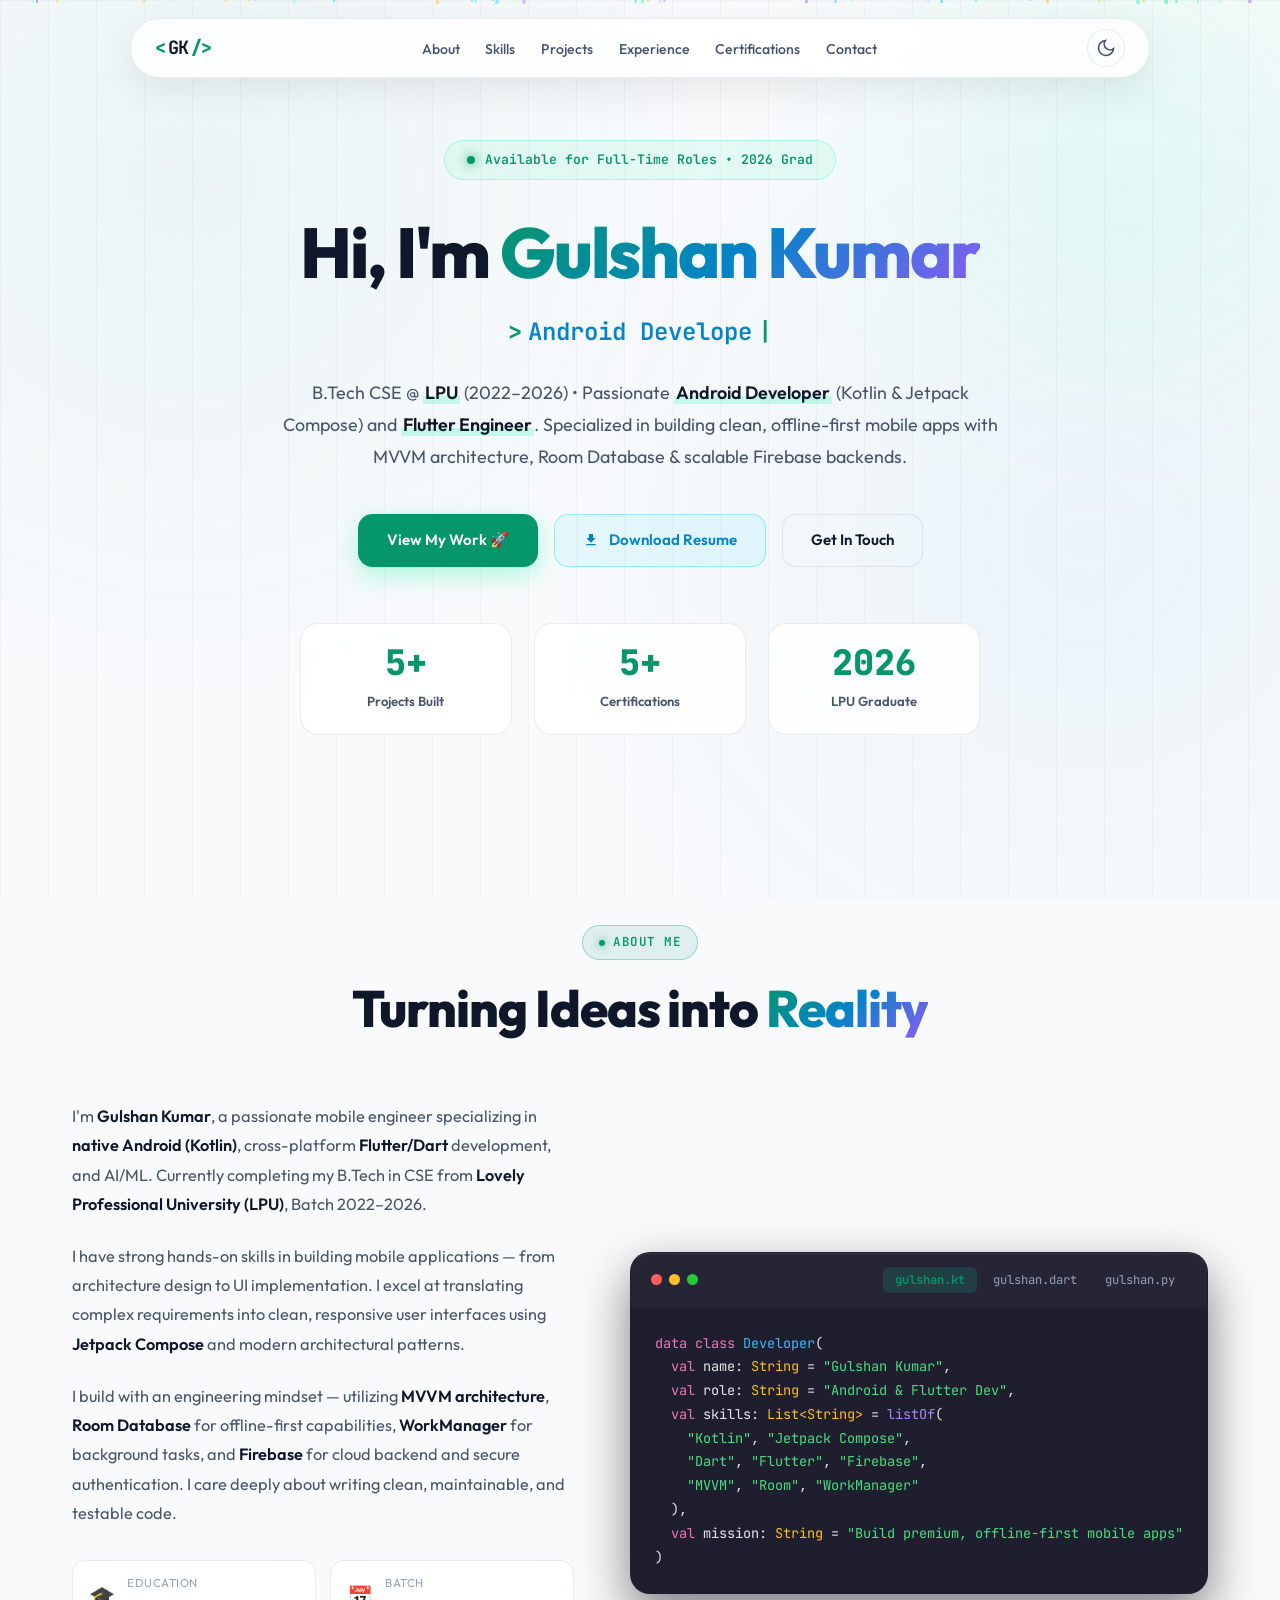
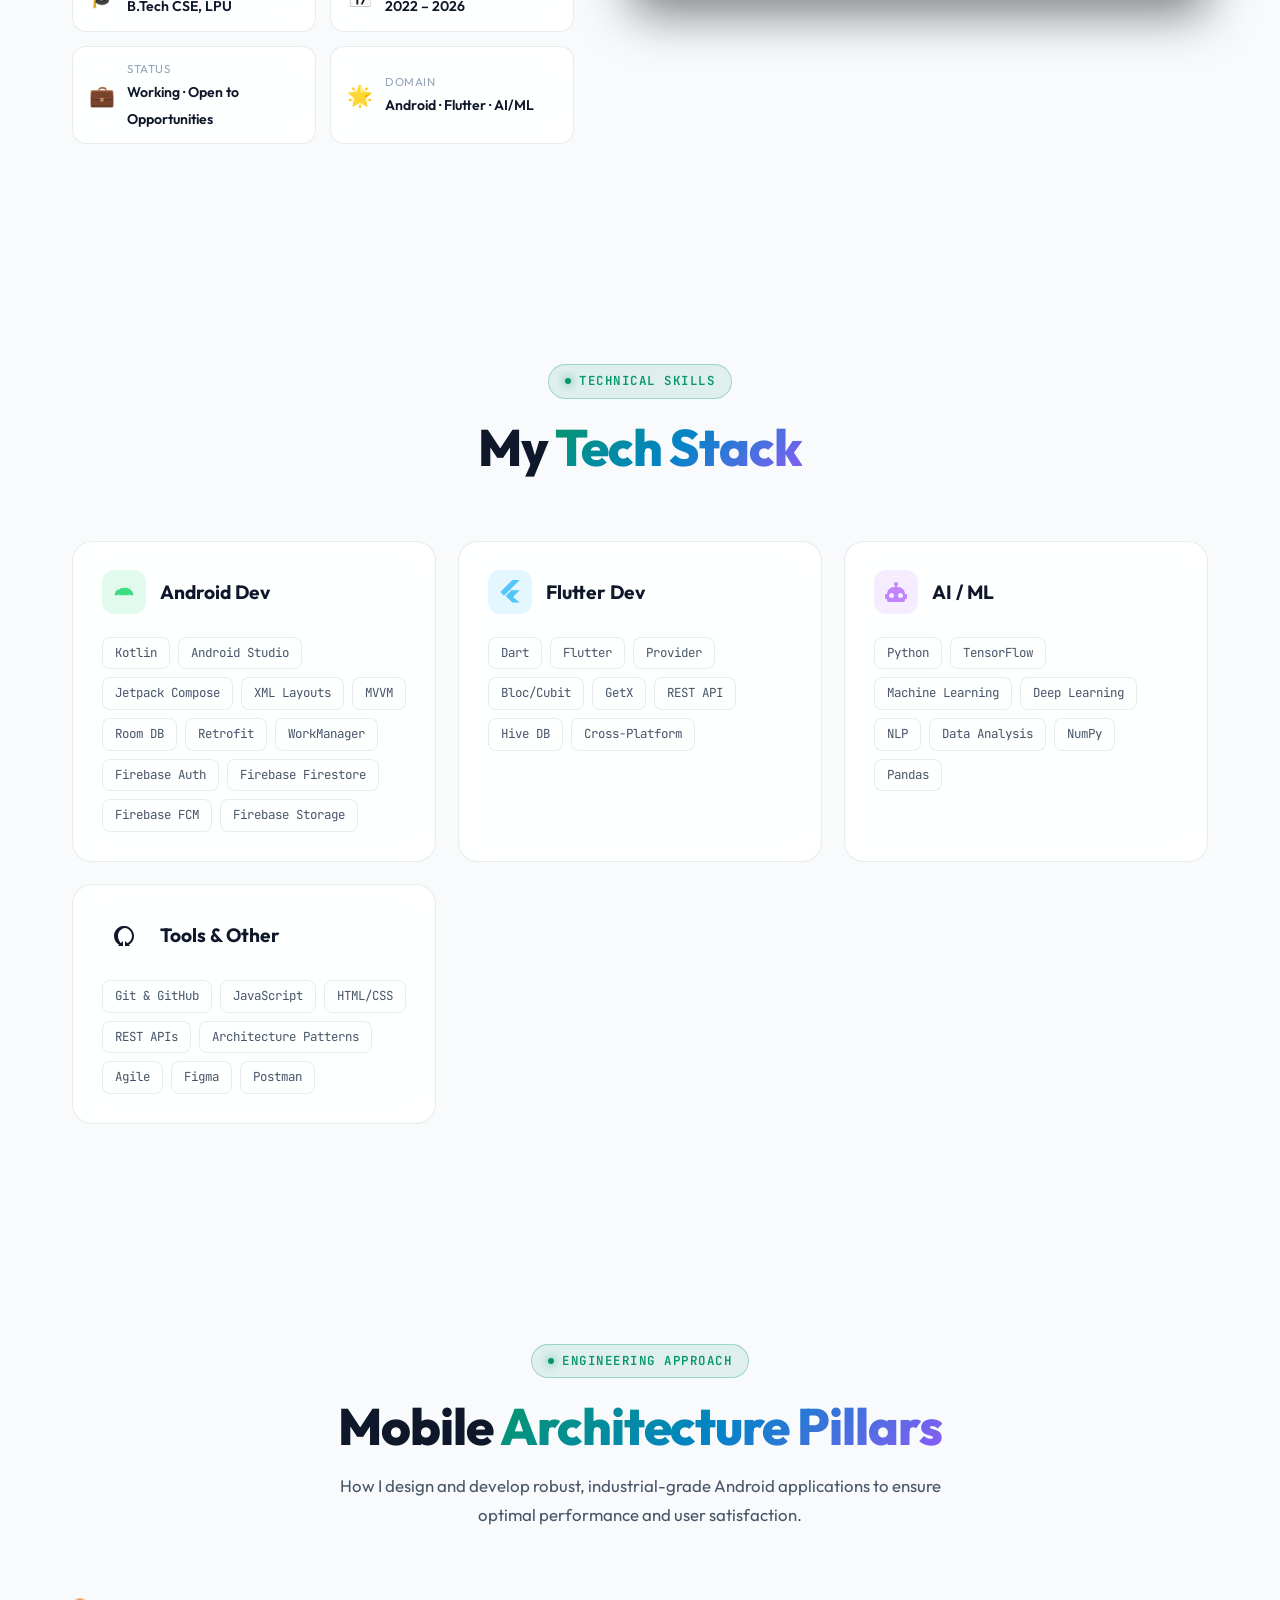
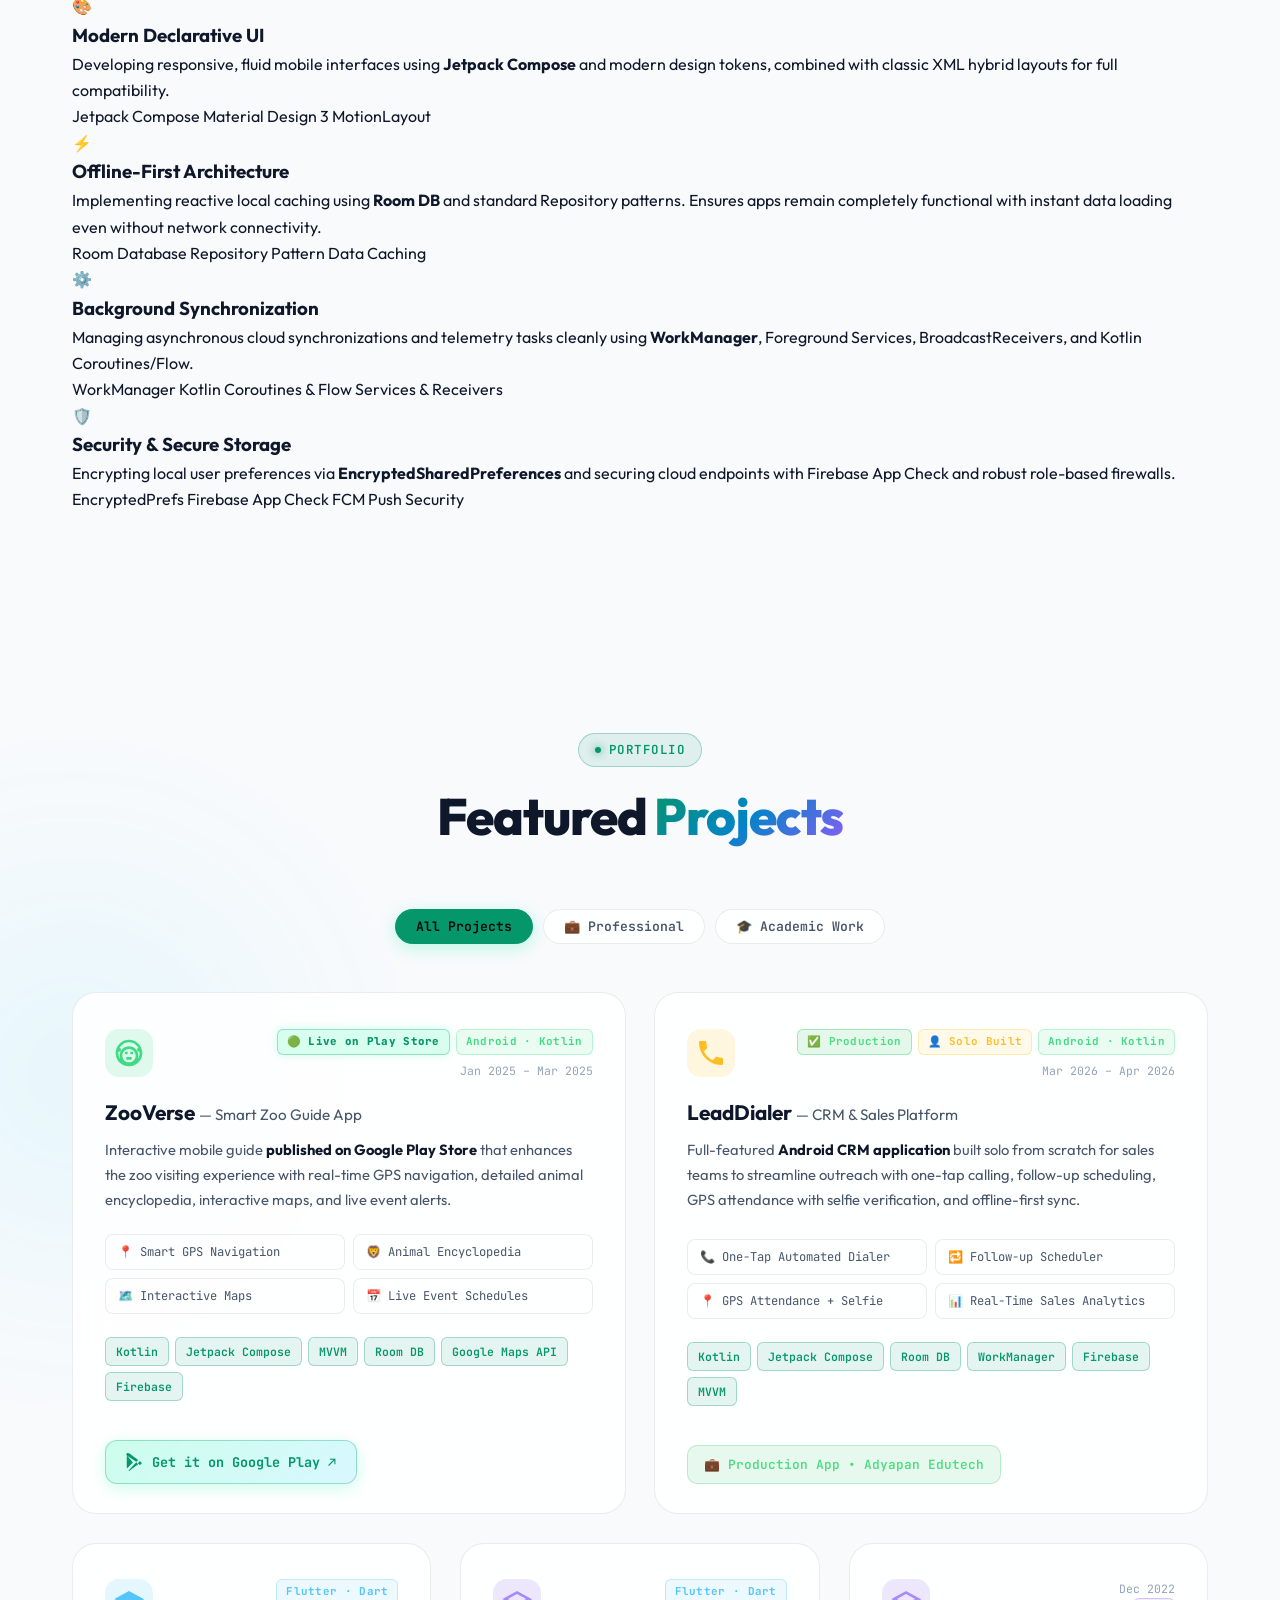
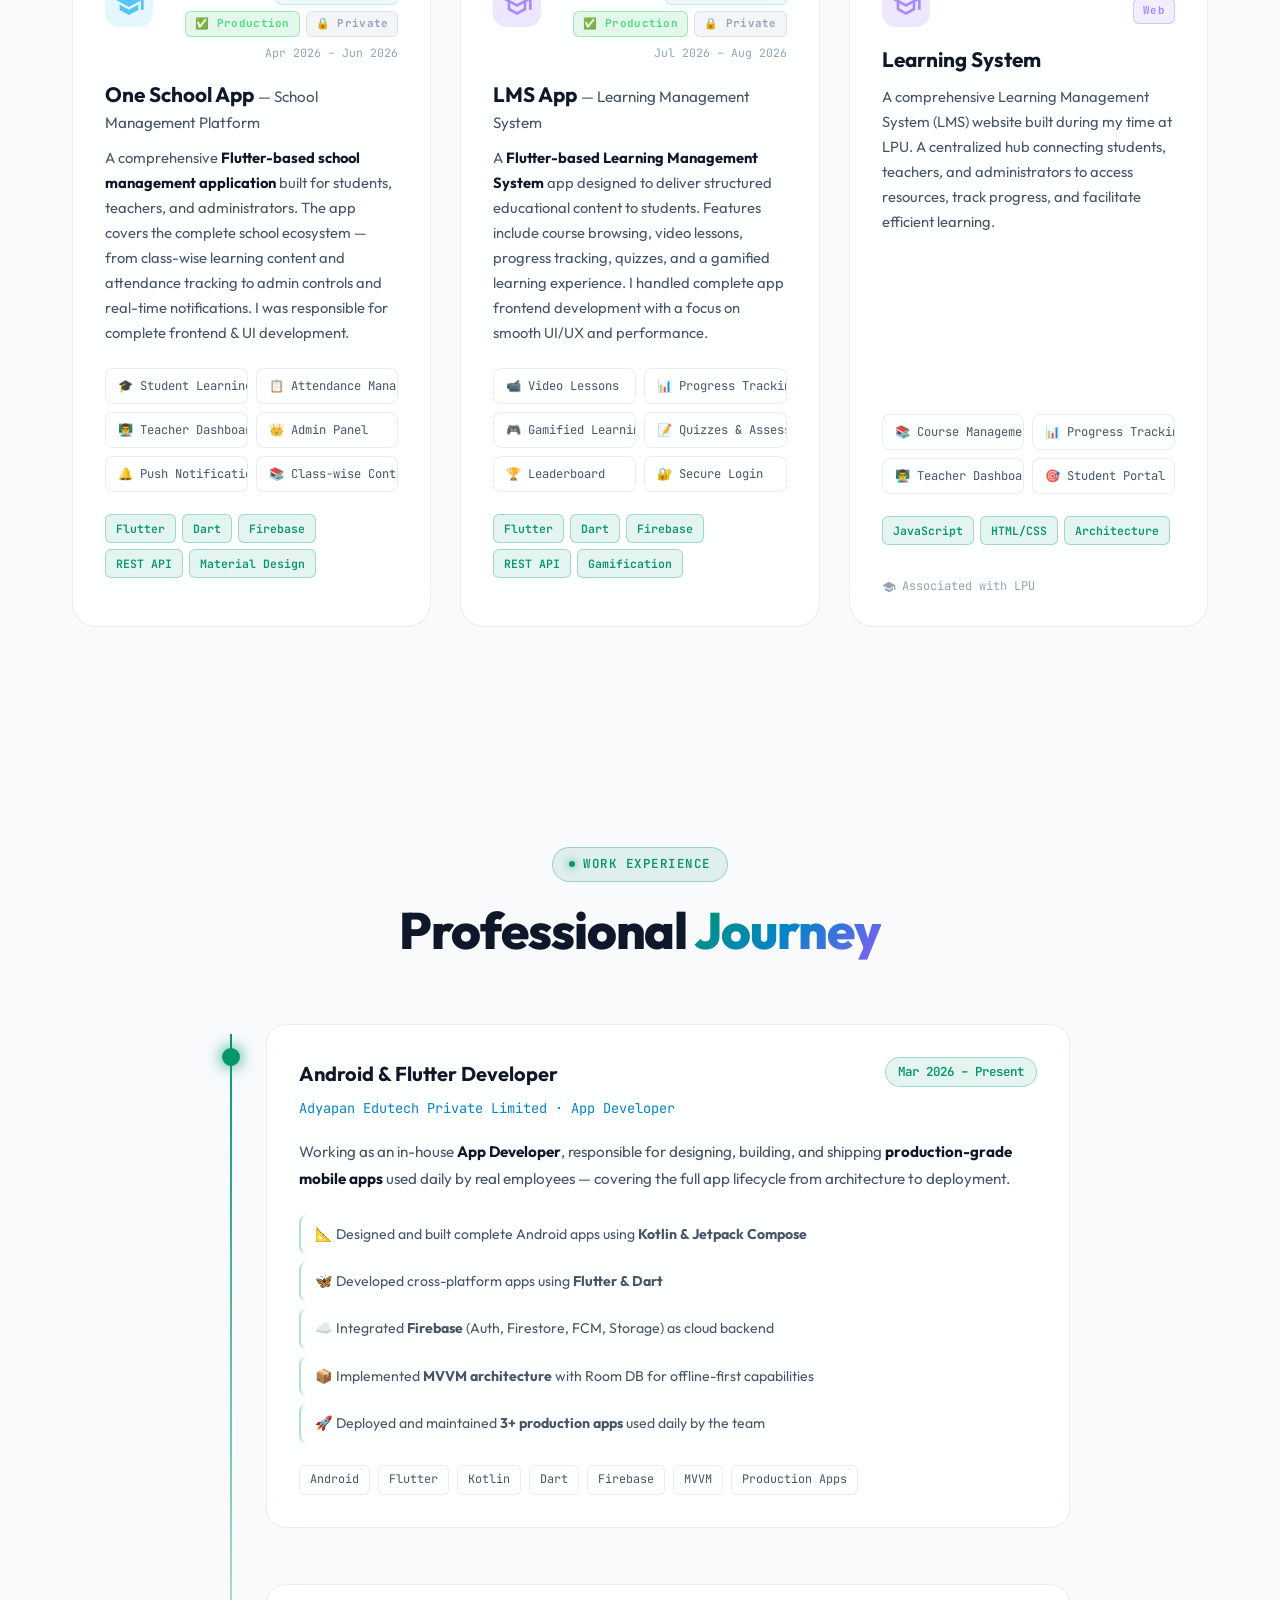
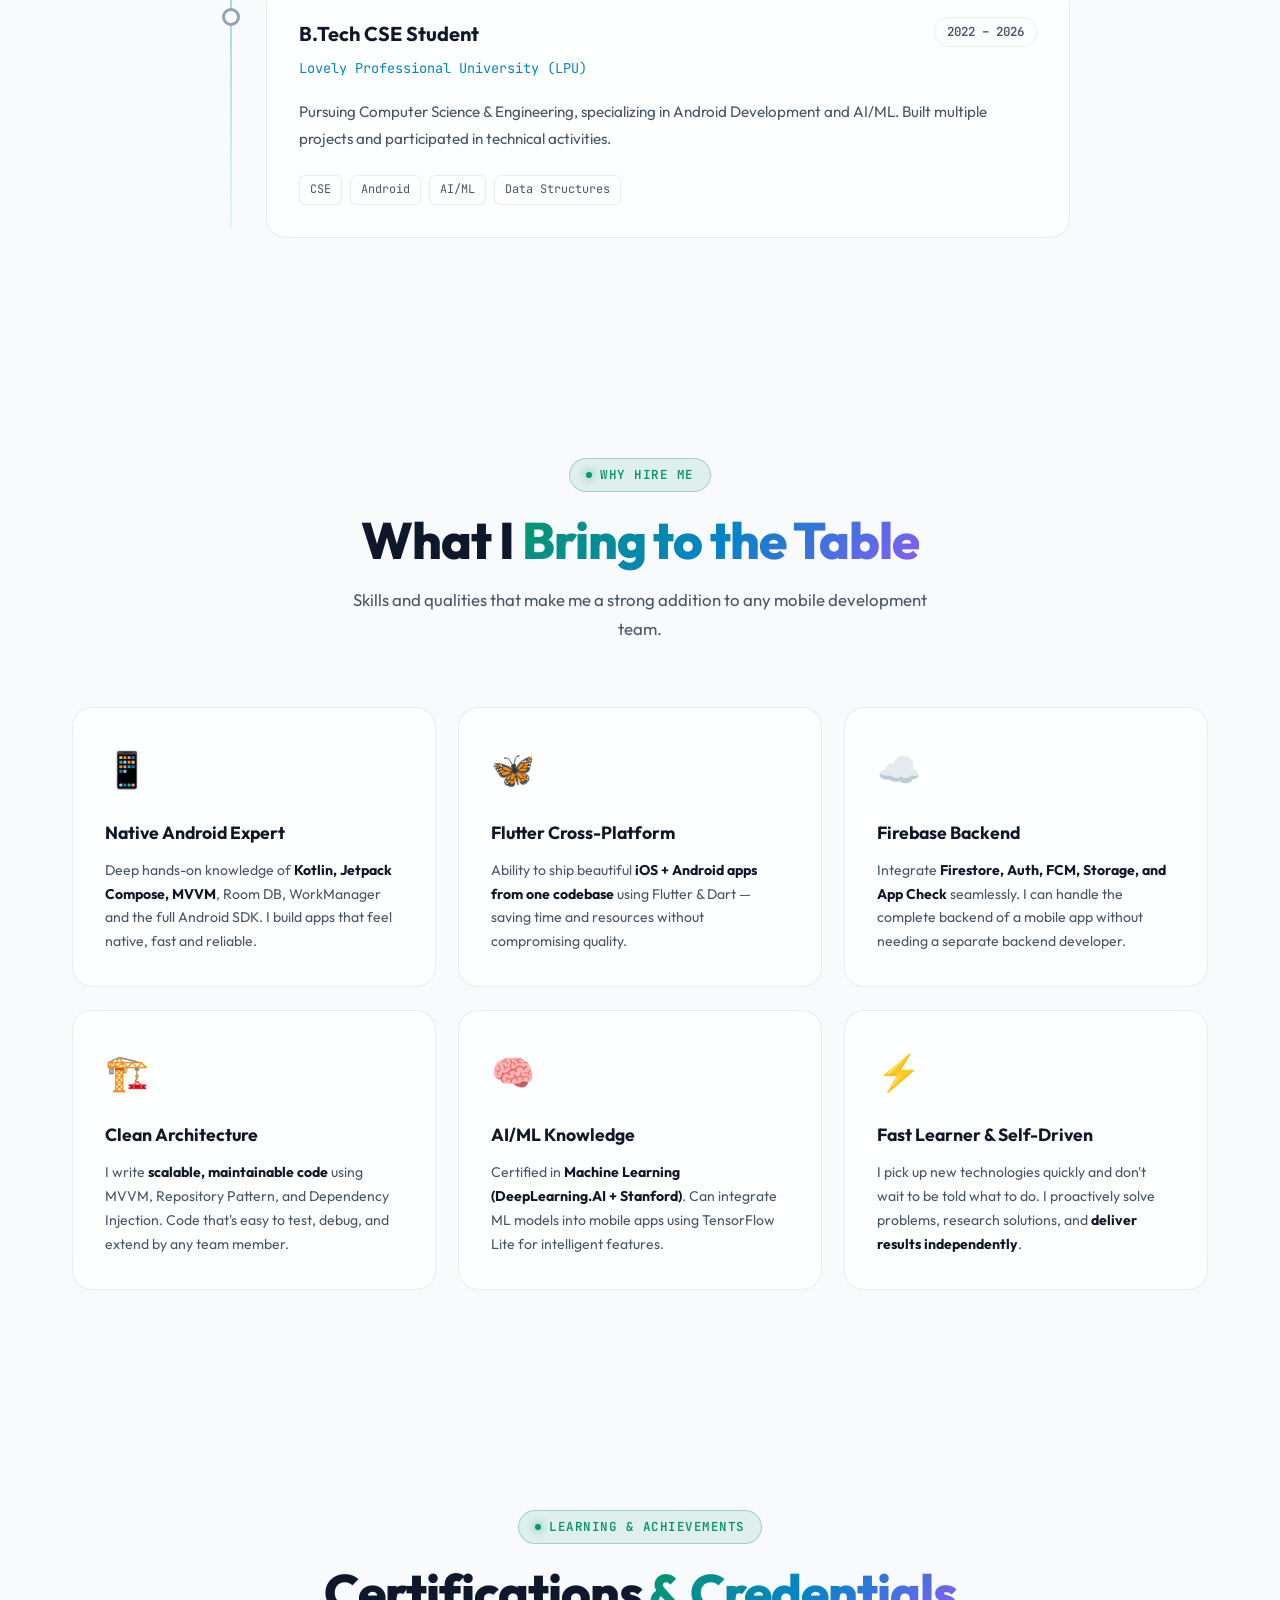
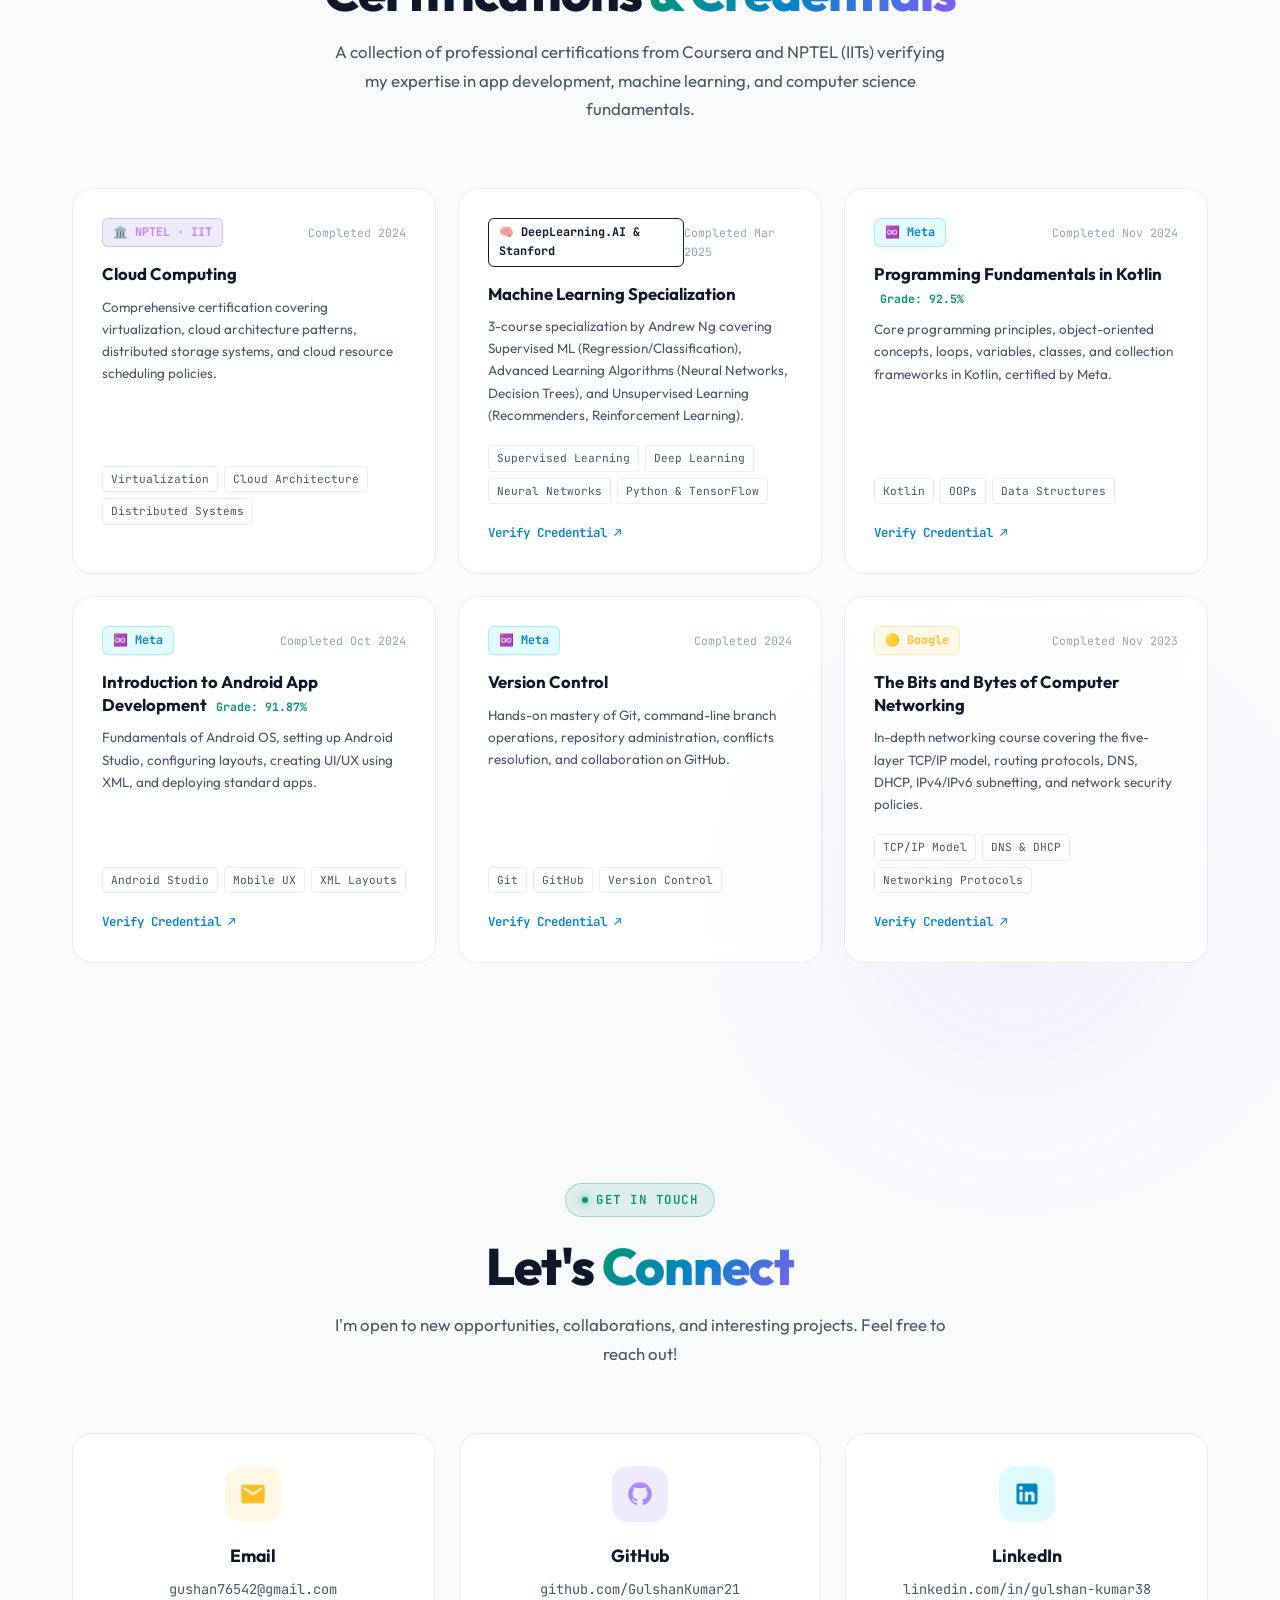
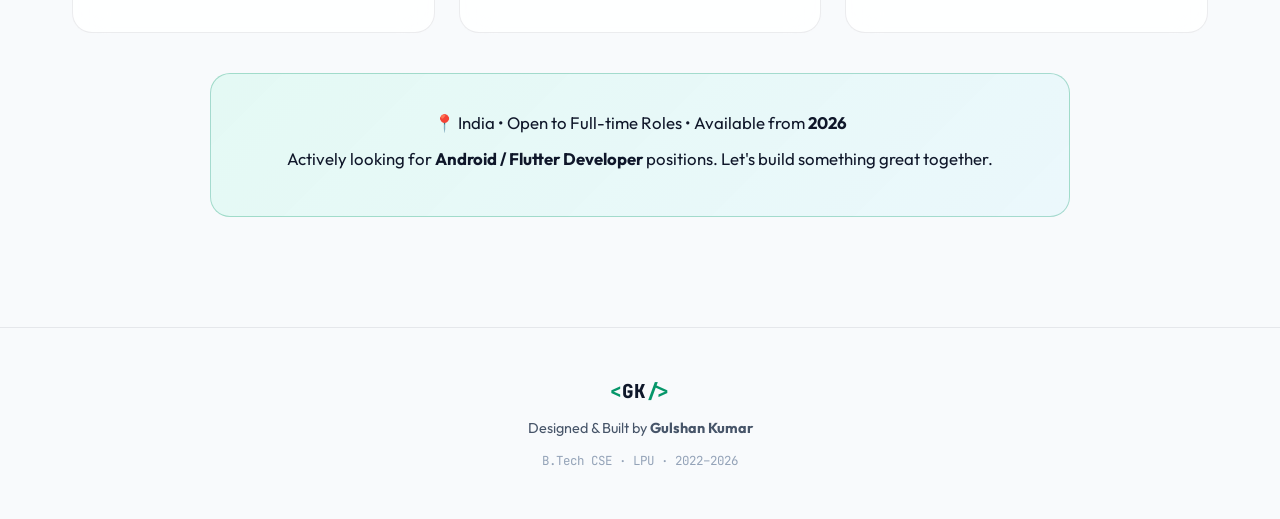
==== index.html @ 7025e560 "Elevate Hero and Flagship Projects: Balanced 50/50 layout, Play Store CTA, centered hero" ====
<!DOCTYPE html>
<html lang="en">
<head>
  <meta charset="UTF-8" />
  <meta name="viewport" content="width=device-width, initial-scale=1.0" />
  <meta name="description" content="Gulshan Kumar — Android & Flutter Developer, AI/ML Enthusiast. B.Tech CSE from LPU (2022–2026). Building innovative mobile apps and intelligent systems." />
  <meta name="keywords" content="Gulshan Kumar, Android Developer, Flutter Developer, AI ML, LPU, portfolio, mobile app developer" />
  <meta name="author" content="Gulshan Kumar" />
  <meta property="og:title" content="Gulshan Kumar | Android & Flutter Developer" />
  <meta property="og:description" content="Portfolio of Gulshan Kumar — Android Developer, Flutter Engineer & AI/ML Enthusiast" />
  <title>Gulshan Kumar | Android & Flutter Developer</title>
  <link rel="preconnect" href="https://fonts.googleapis.com" />
  <link rel="preconnect" href="https://fonts.gstatic.com" crossorigin />
  <link href="https://fonts.googleapis.com/css2?family=Outfit:wght@300;400;500;600;700;800;900&family=JetBrains+Mono:wght@400;500;700&display=swap" rel="stylesheet" />
  <link rel="stylesheet" href="style.css" />
  <link rel="icon" href="data:image/svg+xml,<svg xmlns=%22http://www.w3.org/2000/svg%22 viewBox=%220 0 100 100%22><text y=%22.9em%22 font-size=%2290%22>📱</text></svg>">
</head>
<body>

  <!-- Floating particles background -->
  <div class="particles" id="particles"></div>

  <!-- Ambient glowing background blobs -->
  <div class="ambient-glows">
    <div class="glow-blob glow-1"></div>
    <div class="glow-blob glow-2"></div>
    <div class="glow-blob glow-3"></div>
  </div>

  <!-- Navigation -->
  <nav class="navbar" id="navbar">
    <div class="nav-container">
      <a href="#hero" class="nav-logo" id="nav-logo">
        <span class="logo-bracket">&lt;</span>GK<span class="logo-bracket">/&gt;</span>
      </a>
      <ul class="nav-links" id="nav-links">
        <li><a href="#about" class="nav-link" id="nav-about">About</a></li>
        <li><a href="#skills" class="nav-link" id="nav-skills">Skills</a></li>
        <li><a href="#projects" class="nav-link" id="nav-projects">Projects</a></li>
        <li><a href="#experience" class="nav-link" id="nav-experience">Experience</a></li>
        <li><a href="#certifications" class="nav-link" id="nav-certs">Certifications</a></li>
        <li><a href="#contact" class="nav-link" id="nav-contact">Contact</a></li>
      </ul>
      <button id="theme-toggle" class="theme-toggle" aria-label="Toggle theme">
        <svg class="sun-icon" viewBox="0 0 24 24" fill="none" stroke="currentColor" stroke-width="2" width="20" height="20"><circle cx="12" cy="12" r="5"></circle><line x1="12" y1="1" x2="12" y2="3"></line><line x1="12" y1="21" x2="12" y2="23"></line><line x1="4.22" y1="4.22" x2="5.64" y2="5.64"></line><line x1="18.36" y1="18.36" x2="19.78" y2="19.78"></line><line x1="1" y1="12" x2="3" y2="12"></line><line x1="21" y1="12" x2="23" y2="12"></line><line x1="4.22" y1="19.78" x2="5.64" y2="18.36"></line><line x1="18.36" y1="5.64" x2="19.78" y2="4.22"></line></svg>
        <svg class="moon-icon" viewBox="0 0 24 24" fill="none" stroke="currentColor" stroke-width="2" width="20" height="20"><path d="M21 12.79A9 9 0 1 1 11.21 3 7 7 0 0 0 21 12.79z"></path></svg>
      </button>
      <button class="hamburger" id="hamburger" aria-label="Toggle menu">
        <span></span><span></span><span></span>
      </button>
    </div>
  </nav>

  <!-- Hero Section (Centered & Modern) -->
  <section class="hero" id="hero">
    <div class="container hero-container">
      <div class="hero-badge" id="hero-badge">
        <span class="badge-dot"></span>
        Available for Full-Time Roles &bull; 2026 Grad
      </div>
      <h1 class="hero-title" id="hero-title">
        Hi, I'm <span class="gradient-text">Gulshan Kumar</span>
      </h1>
      <div class="hero-subtitle" id="hero-subtitle">
        <span class="typed-text" id="typed-text"></span>
        <span class="cursor">|</span>
      </div>
      <p class="hero-desc" id="hero-desc">
        B.Tech CSE @ <span class="highlight">LPU</span> (2022–2026) &bull; Passionate <span class="highlight">Android Developer</span> (Kotlin &amp; Jetpack Compose) and <span class="highlight">Flutter Engineer</span>. Specialized in building clean, offline-first mobile apps with MVVM architecture, Room Database &amp; scalable Firebase backends.
      </p>
      <div class="hero-buttons" id="hero-buttons">
        <a href="#projects" class="btn btn-primary" id="btn-projects">View My Work 🚀</a>
        <a href="resume.pdf" download class="btn btn-resume" id="btn-resume">
          <svg viewBox="0 0 24 24" fill="currentColor" width="16" height="16"><path d="M19 9h-4V3H9v6H5l7 7 7-7zM5 18v2h14v-2H5z"/></svg>
          Download Resume
        </a>
        <a href="#contact" class="btn btn-secondary" id="btn-contact">Get In Touch</a>
      </div>
      <div class="hero-stats" id="hero-stats">
        <div class="stat">
          <span class="stat-num" data-suffix="+">5</span>
          <span class="stat-label">Projects Built</span>
        </div>
        <div class="stat">
          <span class="stat-num" data-suffix="+">5</span>
          <span class="stat-label">Certifications</span>
        </div>
        <div class="stat">
          <span class="stat-num" data-suffix="">2026</span>
          <span class="stat-label">LPU Graduate</span>
        </div>
      </div>
    </div>
  </section>

  <!-- About Section -->
  <section class="section about-section" id="about">
    <div class="container">
      <div class="section-header">
        <span class="section-tag">About Me</span>
        <h2 class="section-title">Turning Ideas into <span class="gradient-text">Reality</span></h2>
      </div>
      <div class="about-grid">
        <div class="about-text" id="about-text">
          <p>I'm <strong>Gulshan Kumar</strong>, a passionate mobile engineer specializing in <strong>native Android (Kotlin)</strong>, cross-platform <strong>Flutter/Dart</strong> development, and AI/ML. Currently completing my B.Tech in CSE from <strong>Lovely Professional University (LPU)</strong>, Batch 2022–2026.</p>
          <p>I have strong hands-on skills in building mobile applications — from architecture design to UI implementation. I excel at translating complex requirements into clean, responsive user interfaces using <strong>Jetpack Compose</strong> and modern architectural patterns.</p>
          <p>I build with an engineering mindset — utilizing <strong>MVVM architecture</strong>, <strong>Room Database</strong> for offline-first capabilities, <strong>WorkManager</strong> for background tasks, and <strong>Firebase</strong> for cloud backend and secure authentication. I care deeply about writing clean, maintainable, and testable code.</p>
          <div class="about-info-grid">
            <div class="info-item">
              <span class="info-icon">🎓</span>
              <div>
                <span class="info-label">Education</span>
                <span class="info-value">B.Tech CSE, LPU</span>
              </div>
            </div>
            <div class="info-item">
              <span class="info-icon">📅</span>
              <div>
                <span class="info-label">Batch</span>
                <span class="info-value">2022 – 2026</span>
              </div>
            </div>
            <div class="info-item">
              <span class="info-icon">💼</span>
              <div>
                <span class="info-label">Status</span>
                <span class="info-value">Working · Open to Opportunities</span>
              </div>
            </div>
            <div class="info-item">
              <span class="info-icon">🌟</span>
              <div>
                <span class="info-label">Domain</span>
                <span class="info-value">Android · Flutter · AI/ML</span>
              </div>
            </div>
          </div>
        </div>
        <div class="about-visual" id="about-visual">
          <div class="code-card">
            <div class="code-card-header">
              <div class="window-controls">
                <span class="dot red"></span>
                <span class="dot yellow"></span>
                <span class="dot green"></span>
              </div>
              <div class="code-tabs">
                <button class="code-tab active" data-tab="kt">gulshan.kt</button>
                <button class="code-tab" data-tab="dart">gulshan.dart</button>
                <button class="code-tab" data-tab="py">gulshan.py</button>
              </div>
            </div>
            <div class="code-content-wrapper">
              <pre class="code-content active" id="code-kt"><span class="code-keyword">data class</span> <span class="code-class">Developer</span>(
  <span class="code-keyword">val</span> name: <span class="code-type">String</span> = <span class="code-string">"Gulshan Kumar"</span>,
  <span class="code-keyword">val</span> role: <span class="code-type">String</span> = <span class="code-string">"Android &amp; Flutter Dev"</span>,
  <span class="code-keyword">val</span> skills: <span class="code-type">List&lt;String&gt;</span> = <span class="code-func">listOf</span>(
    <span class="code-string">"Kotlin"</span>, <span class="code-string">"Jetpack Compose"</span>,
    <span class="code-string">"Dart"</span>, <span class="code-string">"Flutter"</span>, <span class="code-string">"Firebase"</span>,
    <span class="code-string">"MVVM"</span>, <span class="code-string">"Room"</span>, <span class="code-string">"WorkManager"</span>
  ),
  <span class="code-keyword">val</span> mission: <span class="code-type">String</span> = <span class="code-string">"Build premium, offline-first mobile apps"</span>
)</pre>
              <pre class="code-content" id="code-dart" style="display: none;"><span class="code-keyword">class</span> <span class="code-class">Developer</span> {
  <span class="code-keyword">final</span> <span class="code-type">String</span> name = <span class="code-string">"Gulshan Kumar"</span>;
  <span class="code-keyword">final</span> <span class="code-type">String</span> role = <span class="code-string">"Flutter &amp; Dart Engineer"</span>;
  <span class="code-keyword">final</span> <span class="code-type">List&lt;String&gt;</span> focus = [
    <span class="code-string">"Cross-platform"</span>, <span class="code-string">"Material Design 3"</span>,
    <span class="code-string">"Clean Architecture"</span>, <span class="code-string">"BLoC"</span>, <span class="code-string">"GetX"</span>
  ];
  <span class="code-keyword">final</span> <span class="code-type">String</span> goal = <span class="code-string">"Ship high-fidelity responsive apps"</span>;
}</pre>
              <pre class="code-content" id="code-py" style="display: none;"><span class="code-keyword">class</span> <span class="code-class">Developer</span>:
    <span class="code-keyword">def</span> <span class="code-func">__init__</span>(self):
        self.name = <span class="code-string">"Gulshan Kumar"</span>
        self.specialty = <span class="code-string">"AI / Machine Learning"</span>
        self.frameworks = [
            <span class="code-string">"TensorFlow"</span>, <span class="code-string">"NLP"</span>, <span class="code-string">"Python"</span>,
            <span class="code-string">"Data Analysis"</span>, <span class="code-string">"Pandas"</span>
        ]
        self.mission = <span class="code-string">"Build intelligent helper agents &amp; models"</span></pre>
            </div>
          </div>
        </div>
      </div>
    </div>
  </section>

  <!-- Skills Section -->
  <section class="section skills-section" id="skills">
    <div class="container">
      <div class="section-header">
        <span class="section-tag">Technical Skills</span>
        <h2 class="section-title">My <span class="gradient-text">Tech Stack</span></h2>
      </div>
      <div class="skills-grid">
        <div class="skill-category" id="skill-android">
          <div class="skill-cat-header">
            <div class="skill-cat-icon android-icon">
              <svg viewBox="0 0 24 24" fill="currentColor" width="24" height="24"><path d="M17.523 15.341a.513.513 0 01-.513-.513.513.513 0 01.513-.513.513.513 0 01.513.513.513.513 0 01-.513.513m-11.046 0a.513.513 0 01-.513-.513.513.513 0 01.513-.513.513.513 0 01.513.513.513.513 0 01-.513.513M17.7 9.16l1.025-1.776a.213.213 0 00-.077-.291.213.213 0 00-.291.077l-1.038 1.8A6.87 6.87 0 0012 7.878a6.87 6.87 0 00-5.32 2.092L5.643 8.17a.213.213 0 00-.291-.077.213.213 0 00-.077.291L6.3 9.16C4.09 10.35 2.583 12.613 2.583 15.213h18.833c0-2.6-1.507-4.862-3.716-6.054"/></svg>
            </div>
            <h3>Android Dev</h3>
          </div>
          <div class="skill-tags">
            <span class="skill-tag">Kotlin</span>
            <span class="skill-tag">Android Studio</span>
            <span class="skill-tag">Jetpack Compose</span>
            <span class="skill-tag">XML Layouts</span>
            <span class="skill-tag">MVVM</span>
            <span class="skill-tag">Room DB</span>
            <span class="skill-tag">Retrofit</span>
            <span class="skill-tag">WorkManager</span>
            <span class="skill-tag">Firebase Auth</span>
            <span class="skill-tag">Firebase Firestore</span>
            <span class="skill-tag">Firebase FCM</span>
            <span class="skill-tag">Firebase Storage</span>
          </div>
        </div>
        <div class="skill-category" id="skill-flutter">
          <div class="skill-cat-header">
            <div class="skill-cat-icon flutter-icon">
              <svg viewBox="0 0 24 24" fill="currentColor" width="24" height="24"><path d="M14.314 0L2.3 12 6 15.7 21.684.013h-7.37zm.013 9.301L7.69 15.94l6.637 6.636h7.346L15.036 16.9l6.637-6.6h-7.346z"/></svg>
            </div>
            <h3>Flutter Dev</h3>
          </div>
          <div class="skill-tags">
            <span class="skill-tag">Dart</span>
            <span class="skill-tag">Flutter</span>
            <span class="skill-tag">Provider</span>
            <span class="skill-tag">Bloc/Cubit</span>
            <span class="skill-tag">GetX</span>
            <span class="skill-tag">REST API</span>
            <span class="skill-tag">Hive DB</span>
            <span class="skill-tag">Cross-Platform</span>
          </div>
        </div>
        <div class="skill-category" id="skill-aiml">
          <div class="skill-cat-header">
            <div class="skill-cat-icon ai-icon">
              <svg viewBox="0 0 24 24" fill="currentColor" width="24" height="24"><path d="M12 2a2 2 0 012 2c0 .74-.4 1.39-1 1.73V7h1a7 7 0 017 7h1a1 1 0 011 1v3a1 1 0 01-1 1h-1v1a2 2 0 01-2 2H5a2 2 0 01-2-2v-1H2a1 1 0 01-1-1v-3a1 1 0 011-1h1a7 7 0 017-7h1V5.73c-.6-.34-1-.99-1-1.73a2 2 0 012-2M7.5 13A2.5 2.5 0 005 15.5 2.5 2.5 0 007.5 18 2.5 2.5 0 0010 15.5 2.5 2.5 0 007.5 13m9 0A2.5 2.5 0 0014 15.5a2.5 2.5 0 002.5 2.5 2.5 2.5 0 002.5-2.5 2.5 2.5 0 00-2.5-2.5z"/></svg>
            </div>
            <h3>AI / ML</h3>
          </div>
          <div class="skill-tags">
            <span class="skill-tag">Python</span>
            <span class="skill-tag">TensorFlow</span>
            <span class="skill-tag">Machine Learning</span>
            <span class="skill-tag">Deep Learning</span>
            <span class="skill-tag">NLP</span>
            <span class="skill-tag">Data Analysis</span>
            <span class="skill-tag">NumPy</span>
            <span class="skill-tag">Pandas</span>
          </div>
        </div>
        <div class="skill-category" id="skill-other">
          <div class="skill-cat-header">
            <div class="skill-cat-icon other-icon">
              <svg viewBox="0 0 24 24" fill="currentColor" width="24" height="24"><path d="M13 2.05v2.02c3.95.49 7 3.85 7 7.93 0 3.21-1.81 6-4.72 7.28L13 17v5h5l-1.22-1.22C19.91 19.07 22 15.76 22 12c0-5.18-3.95-9.45-9-9.95M11 2.05C5.95 2.55 2 6.82 2 12c0 3.76 2.09 7.07 5.22 8.78L6 22h5v-5l-2.28 2.28C7.81 18 6 15.21 6 12c0-4.08 3.05-7.44 7-7.93V2.05z"/></svg>
            </div>
            <h3>Tools & Other</h3>
          </div>
          <div class="skill-tags">
            <span class="skill-tag">Git & GitHub</span>
            <span class="skill-tag">JavaScript</span>
            <span class="skill-tag">HTML/CSS</span>
            <span class="skill-tag">REST APIs</span>
            <span class="skill-tag">Architecture Patterns</span>
            <span class="skill-tag">Agile</span>
            <span class="skill-tag">Figma</span>
            <span class="skill-tag">Postman</span>
          </div>
        </div>
      </div>
    </div>
  </section>

  <!-- Mobile Architecture Pillars Section -->
  <section class="section pillars-section" id="pillars">
    <div class="container">
      <div class="section-header">
        <span class="section-tag">Engineering Approach</span>
        <h2 class="section-title">Mobile <span class="gradient-text">Architecture Pillars</span></h2>
        <p class="section-subtitle">How I design and develop robust, industrial-grade Android applications to ensure optimal performance and user satisfaction.</p>
      </div>

      <div class="pillars-grid">
        <!-- Pillar 1: Declarative UI & Styling -->
        <div class="pillar-card" id="pillar-ui">
          <div class="pillar-card-inner">
            <div class="pillar-icon">🎨</div>
            <h3>Modern Declarative UI</h3>
            <p>Developing responsive, fluid mobile interfaces using <strong>Jetpack Compose</strong> and modern design tokens, combined with classic XML hybrid layouts for full compatibility.</p>
            <div class="pillar-techs">
              <span class="pillar-tech-tag">Jetpack Compose</span>
              <span class="pillar-tech-tag">Material Design 3</span>
              <span class="pillar-tech-tag">MotionLayout</span>
            </div>
          </div>
          <div class="pillar-glow ui-glow"></div>
        </div>

        <!-- Pillar 2: Offline-First Caching -->
        <div class="pillar-card" id="pillar-data">
          <div class="pillar-card-inner">
            <div class="pillar-icon">⚡</div>
            <h3>Offline-First Architecture</h3>
            <p>Implementing reactive local caching using <strong>Room DB</strong> and standard Repository patterns. Ensures apps remain completely functional with instant data loading even without network connectivity.</p>
            <div class="pillar-techs">
              <span class="pillar-tech-tag">Room Database</span>
              <span class="pillar-tech-tag">Repository Pattern</span>
              <span class="pillar-tech-tag">Data Caching</span>
            </div>
          </div>
          <div class="pillar-glow data-glow"></div>
        </div>

        <!-- Pillar 3: Reliable Background Sync -->
        <div class="pillar-card" id="pillar-sync">
          <div class="pillar-card-inner">
            <div class="pillar-icon">⚙️</div>
            <h3>Background Synchronization</h3>
            <p>Managing asynchronous cloud synchronizations and telemetry tasks cleanly using <strong>WorkManager</strong>, Foreground Services, BroadcastReceivers, and Kotlin Coroutines/Flow.</p>
            <div class="pillar-techs">
              <span class="pillar-tech-tag">WorkManager</span>
              <span class="pillar-tech-tag">Kotlin Coroutines &amp; Flow</span>
              <span class="pillar-tech-tag">Services &amp; Receivers</span>
            </div>
          </div>
          <div class="pillar-glow sync-glow"></div>
        </div>

        <!-- Pillar 4: Security & Integrity -->
        <div class="pillar-card" id="pillar-security">
          <div class="pillar-card-inner">
            <div class="pillar-icon">🛡️</div>
            <h3>Security &amp; Secure Storage</h3>
            <p>Encrypting local user preferences via <strong>EncryptedSharedPreferences</strong> and securing cloud endpoints with Firebase App Check and robust role-based firewalls.</p>
            <div class="pillar-techs">
              <span class="pillar-tech-tag">EncryptedPrefs</span>
              <span class="pillar-tech-tag">Firebase App Check</span>
              <span class="pillar-tech-tag">FCM Push Security</span>
            </div>
          </div>
          <div class="pillar-glow security-glow"></div>
        </div>
      </div>
    </div>
  </section>

  <!-- Projects Section -->
  <section class="section projects-section" id="projects">
    <div class="container">
      <div class="section-header">
        <span class="section-tag">Portfolio</span>
        <h2 class="section-title">Featured <span class="gradient-text">Projects</span></h2>
      </div>
      <div class="filter-bar">
        <button class="filter-btn active" data-filter="all">All Projects</button>
        <button class="filter-btn" data-filter="professional">💼 Professional</button>
        <button class="filter-btn" data-filter="academic">🎓 Academic Work</button>
      </div>

      <div class="projects-grid">

        <!-- ZooVerse - Live on Play Store -->
        <div class="project-card featured filter-item academic" id="project-zoo">
          <div class="project-card-inner">
            <div class="project-header">
              <div class="project-icon zoo-icon">
                <svg viewBox="0 0 24 24" fill="currentColor" width="32" height="32"><path d="M4.5 11a1.5 1.5 0 100-3 1.5 1.5 0 000 3M19.5 11a1.5 1.5 0 100-3 1.5 1.5 0 000 3M12 7c-3.86 0-7 3.14-7 7s3.14 7 7 7 7-3.14 7-7-3.14-7-7-7m0 12c-2.76 0-5-2.24-5-5s2.24-5 5-5 5 2.24 5 5-2.24 5-5 5m-2-4h4v2h-4v-2M9 11h2v2H9v-2m4 0h2v2h-2v-2M12 2C6.48 2 2 6.48 2 12s4.48 10 10 10 10-4.48 10-10S17.52 2 12 2m0 18c-4.41 0-8-3.59-8-8s3.59-8 8-8 8 3.59 8 8-3.59 8-8 8z"/></svg>
              </div>
              <div class="project-meta">
                <div class="project-badges">
                  <span class="project-type live-badge">🟢 Live on Play Store</span>
                  <span class="project-type android-badge">Android · Kotlin</span>
                </div>
                <span class="project-date">Jan 2025 – Mar 2025</span>
              </div>
            </div>
            <h3 class="project-title">ZooVerse <span class="title-sub">— Smart Zoo Guide App</span></h3>
            <p class="project-desc">Interactive mobile guide <strong>published on Google Play Store</strong> that enhances the zoo visiting experience with real-time GPS navigation, detailed animal encyclopedia, interactive maps, and live event alerts.</p>
            <div class="project-features">
              <div class="feature-item">📍 Smart GPS Navigation</div>
              <div class="feature-item">🦁 Animal Encyclopedia</div>
              <div class="feature-item">🗺️ Interactive Maps</div>
              <div class="feature-item">📅 Live Event Schedules</div>
            </div>
            <div class="project-tech">
              <span class="tech-pill">Kotlin</span>
              <span class="tech-pill">Jetpack Compose</span>
              <span class="tech-pill">MVVM</span>
              <span class="tech-pill">Room DB</span>
              <span class="tech-pill">Google Maps API</span>
              <span class="tech-pill">Firebase</span>
            </div>
            <div class="project-links">
              <a href="https://play.google.com/store/apps/details?id=com.wildlife.zooexplorer" target="_blank" class="project-link-btn playstore-btn">
                <svg viewBox="0 0 24 24" fill="currentColor" width="18" height="18"><path d="M3.18 23.76c.31.17.65.24 1 .21l12.02-9.01-2.54-2.54L3.18 23.76zm-1.69-20.1C1.18 4 1 4.54 1 5.22v13.56c0 .68.18 1.22.49 1.56l.08.08 7.6-7.6v-.18L1.57 3.58l-.08.08zm19.01 8.65l-2.17-1.24-2.43 2.43 2.43 2.43 2.19-1.25c.62-.36.62-.94 0-1.37zM4.18.24L16.2 9.25l-2.54 2.54L1.57 3.57A1.22 1.22 0 013.18.24z"/></svg>
                Get it on Google Play ↗
              </a>
            </div>
          </div>
        </div>

        <!-- LeadDialer CRM -->
        <div class="project-card featured filter-item professional" id="project-leaddialer">
          <div class="project-card-inner">
            <div class="project-header">
              <div class="project-icon crm-icon">
                <svg viewBox="0 0 24 24" fill="currentColor" width="32" height="32"><path d="M6.62 10.79c1.44 2.83 3.76 5.14 6.59 6.59l2.2-2.2c.27-.27.67-.36 1.02-.24 1.12.37 2.33.57 3.57.57.55 0 1 .45 1 1V20c0 .55-.45 1-1 1-9.39 0-17-7.61-17-17 0-.55.45-1 1-1h3.5c.55 0 1 .45 1 1 0 1.25.2 2.45.57 3.57.11.35.03.74-.25 1.02l-2.2 2.2z"/></svg>
              </div>
              <div class="project-meta">
                <div class="project-badges">
                  <span class="project-type prod-badge">✅ Production</span>
                  <span class="project-type solo-badge">👤 Solo Built</span>
                  <span class="project-type android-badge">Android · Kotlin</span>
                </div>
                <span class="project-date">Mar 2026 – Apr 2026</span>
              </div>
            </div>
            <h3 class="project-title">LeadDialer <span class="title-sub">— CRM &amp; Sales Platform</span></h3>
            <p class="project-desc">Full-featured <strong>Android CRM application</strong> built solo from scratch for sales teams to streamline outreach with one-tap calling, follow-up scheduling, GPS attendance with selfie verification, and offline-first sync.</p>
            <div class="project-features">
              <div class="feature-item">📞 One-Tap Automated Dialer</div>
              <div class="feature-item">🔁 Follow-up Scheduler</div>
              <div class="feature-item">📍 GPS Attendance + Selfie</div>
              <div class="feature-item">📊 Real-Time Sales Analytics</div>
            </div>
            <div class="project-tech">
              <span class="tech-pill">Kotlin</span>
              <span class="tech-pill">Jetpack Compose</span>
              <span class="tech-pill">Room DB</span>
              <span class="tech-pill">WorkManager</span>
              <span class="tech-pill">Firebase</span>
              <span class="tech-pill">MVVM</span>
            </div>
            <div class="project-links">
              <span class="project-tag-pill">
                💼 Production App &bull; Adyapan Edutech
              </span>
            </div>
          </div>
        </div>

        <!-- One School App -->
        <div class="project-card featured filter-item professional" id="project-school">
          <div class="project-card-inner">
            <div class="project-header">
              <div class="project-icon student-icon">
                <svg viewBox="0 0 24 24" fill="currentColor" width="32" height="32"><path d="M12 3L1 9l11 6 9-4.91V17h2V9L12 3zM5 13.18v4L12 21l7-3.82v-4L12 17l-7-3.82z"/></svg>
              </div>
              <div class="project-meta">
                <div class="project-badges">
                  <span class="project-type flutter-badge">Flutter · Dart</span>
                  <span class="project-type prod-badge">✅ Production</span>
                  <span class="project-type private-badge">🔒 Private</span>
                </div>
                <span class="project-date">Apr 2026 – Jun 2026</span>
              </div>
            </div>
            <h3 class="project-title">One School App <span class="title-sub">— School Management Platform</span></h3>
            <p class="project-desc">A comprehensive <strong>Flutter-based school management application</strong> built for students, teachers, and administrators. The app covers the complete school ecosystem — from class-wise learning content and attendance tracking to admin controls and real-time notifications. I was responsible for complete frontend &amp; UI development.</p>
            <div class="project-features">
              <div class="feature-item">🎓 Student Learning Portal</div>
              <div class="feature-item">📋 Attendance Management</div>
              <div class="feature-item">👨‍🏫 Teacher Dashboard</div>
              <div class="feature-item">👑 Admin Panel</div>
              <div class="feature-item">🔔 Push Notifications</div>
              <div class="feature-item">📚 Class-wise Content</div>
            </div>
            <div class="project-tech">
              <span class="tech-pill">Flutter</span>
              <span class="tech-pill">Dart</span>
              <span class="tech-pill">Firebase</span>
              <span class="tech-pill">REST API</span>
              <span class="tech-pill">Material Design</span>
            </div>
          </div>
        </div>

        <!-- LMS App -->
        <div class="project-card filter-item professional" id="project-lms">
          <div class="project-card-inner">
            <div class="project-header">
              <div class="project-icon learning-icon">
                <svg viewBox="0 0 24 24" fill="currentColor" width="32" height="32"><path d="M12 3L1 9l4 2.18v6L12 21l7-3.82v-6l2-1.09V17h2V9L12 3m6.82 6L12 12.72 5.18 9 12 5.28 18.82 9M17 15.99l-5 2.73-5-2.73v-3.72L12 15l5-2.73v3.72z"/></svg>
              </div>
              <div class="project-meta">
                <div class="project-badges">
                  <span class="project-type flutter-badge">Flutter · Dart</span>
                  <span class="project-type prod-badge">✅ Production</span>
                  <span class="project-type private-badge">🔒 Private</span>
                </div>
                <span class="project-date">Jul 2026 – Aug 2026</span>
              </div>
            </div>
            <h3 class="project-title">LMS App <span class="title-sub">— Learning Management System</span></h3>
            <p class="project-desc">A <strong>Flutter-based Learning Management System</strong> app designed to deliver structured educational content to students. Features include course browsing, video lessons, progress tracking, quizzes, and a gamified learning experience. I handled complete app frontend development with a focus on smooth UI/UX and performance.</p>
            <div class="project-features">
              <div class="feature-item">📹 Video Lessons</div>
              <div class="feature-item">📊 Progress Tracking</div>
              <div class="feature-item">🎮 Gamified Learning</div>
              <div class="feature-item">📝 Quizzes &amp; Assessments</div>
              <div class="feature-item">🏆 Leaderboard</div>
              <div class="feature-item">🔐 Secure Login</div>
            </div>
            <div class="project-tech">
              <span class="tech-pill">Flutter</span>
              <span class="tech-pill">Dart</span>
              <span class="tech-pill">Firebase</span>
              <span class="tech-pill">REST API</span>
              <span class="tech-pill">Gamification</span>
            </div>
          </div>
        </div>

        <!-- Learning System -->
        <div class="project-card filter-item academic" id="project-learning">
          <div class="project-card-inner">
            <div class="project-header">
              <div class="project-icon learning-icon">
                <svg viewBox="0 0 24 24" fill="currentColor" width="32" height="32"><path d="M12 3L1 9l4 2.18v6L12 21l7-3.82v-6l2-1.09V17h2V9L12 3m6.82 6L12 12.72 5.18 9 12 5.28 18.82 9M17 15.99l-5 2.73-5-2.73v-3.72L12 15l5-2.73v3.72z"/></svg>
              </div>
              <div class="project-meta">
                <span class="project-date">Dec 2022</span>
                <span class="project-type web-badge">Web</span>
              </div>
            </div>
            <h3 class="project-title">Learning System</h3>
            <p class="project-desc">A comprehensive Learning Management System (LMS) website built during my time at LPU. A centralized hub connecting students, teachers, and administrators to access resources, track progress, and facilitate efficient learning.</p>
            <div class="project-features">
              <div class="feature-item">📚 Course Management</div>
              <div class="feature-item">📊 Progress Tracking</div>
              <div class="feature-item">👨‍🏫 Teacher Dashboard</div>
              <div class="feature-item">🎯 Student Portal</div>
            </div>
            <div class="project-tech">
              <span class="tech-pill">JavaScript</span>
              <span class="tech-pill">HTML/CSS</span>
              <span class="tech-pill">Architecture</span>
            </div>
            <div class="project-affiliation">
              <svg viewBox="0 0 24 24" fill="currentColor" width="14" height="14"><path d="M12 3L1 9l11 6 9-4.91V17h2V9L12 3zM5 13.18v4L12 21l7-3.82v-4L12 17l-7-3.82z"/></svg>
              Associated with LPU
            </div>
          </div>
        </div>

      </div>
    </div>
  </section>

  <!-- Experience Section -->



  <section class="section experience-section" id="experience">
    <div class="container">
      <div class="section-header">
        <span class="section-tag">Work Experience</span>
        <h2 class="section-title">Professional <span class="gradient-text">Journey</span></h2>
      </div>
      <div class="timeline">
        <!-- Current Job -->
        <div class="timeline-item current" id="exp-current">
          <div class="timeline-dot active"></div>
          <div class="timeline-content">
            <div class="exp-header">
              <div>
                <h3 class="exp-title">Android &amp; Flutter Developer</h3>
                <span class="exp-company">Adyapan Edutech Private Limited · App Developer</span>
              </div>
              <span class="exp-duration current-badge">Mar 2026 – Present</span>
            </div>
            <p class="exp-desc">
              Working as an in-house <strong>App Developer</strong>, responsible for designing, building, and shipping <strong>production-grade mobile apps</strong> used daily by real employees — covering the full app lifecycle from architecture to deployment.
            </p>
            <div class="exp-responsibilities">
              <div class="resp-item">📐 Designed and built complete Android apps using <strong>Kotlin &amp; Jetpack Compose</strong></div>
              <div class="resp-item">🦋 Developed cross-platform apps using <strong>Flutter &amp; Dart</strong></div>
              <div class="resp-item">☁️ Integrated <strong>Firebase</strong> (Auth, Firestore, FCM, Storage) as cloud backend</div>
              <div class="resp-item">📦 Implemented <strong>MVVM architecture</strong> with Room DB for offline-first capabilities</div>
              <div class="resp-item">🚀 Deployed and maintained <strong>3+ production apps</strong> used daily by the team</div>
            </div>
            <div class="exp-skills" style="margin-top:1rem;">
              <span class="skill-pill">Android</span>
              <span class="skill-pill">Flutter</span>
              <span class="skill-pill">Kotlin</span>
              <span class="skill-pill">Dart</span>
              <span class="skill-pill">Firebase</span>
              <span class="skill-pill">MVVM</span>
              <span class="skill-pill">Production Apps</span>
            </div>
          </div>
        </div>
        <!-- LPU -->
        <div class="timeline-item" id="exp-lpu">
          <div class="timeline-dot"></div>
          <div class="timeline-content">
            <div class="exp-header">
              <div>
                <h3 class="exp-title">B.Tech CSE Student</h3>
                <span class="exp-company">Lovely Professional University (LPU)</span>
              </div>
              <span class="exp-duration">2022 – 2026</span>
            </div>
            <p class="exp-desc">Pursuing Computer Science &amp; Engineering, specializing in Android Development and AI/ML. Built multiple projects and participated in technical activities.</p>
            <div class="exp-skills">
              <span class="skill-pill">CSE</span>
              <span class="skill-pill">Android</span>
              <span class="skill-pill">AI/ML</span>
              <span class="skill-pill">Data Structures</span>
            </div>
          </div>
        </div>
      </div>
    </div>
  </section>

  <!-- What I Bring Section -->
  <section class="section bring-section" id="bring">
    <div class="container">
      <div class="section-header">
        <span class="section-tag">Why Hire Me</span>
        <h2 class="section-title">What I <span class="gradient-text">Bring to the Table</span></h2>
        <p class="section-subtitle">Skills and qualities that make me a strong addition to any mobile development team.</p>
      </div>
      <div class="bring-grid">
        <div class="bring-card" id="bring-android">
          <div class="bring-icon">📱</div>
          <h3>Native Android Expert</h3>
          <p>Deep hands-on knowledge of <strong>Kotlin, Jetpack Compose, MVVM</strong>, Room DB, WorkManager and the full Android SDK. I build apps that feel native, fast and reliable.</p>
        </div>
        <div class="bring-card" id="bring-flutter">
          <div class="bring-icon">🦋</div>
          <h3>Flutter Cross-Platform</h3>
          <p>Ability to ship beautiful <strong>iOS + Android apps from one codebase</strong> using Flutter &amp; Dart — saving time and resources without compromising quality.</p>
        </div>
        <div class="bring-card" id="bring-firebase">
          <div class="bring-icon">☁️</div>
          <h3>Firebase Backend</h3>
          <p>Integrate <strong>Firestore, Auth, FCM, Storage, and App Check</strong> seamlessly. I can handle the complete backend of a mobile app without needing a separate backend developer.</p>
        </div>
        <div class="bring-card" id="bring-arch">
          <div class="bring-icon">🏗️</div>
          <h3>Clean Architecture</h3>
          <p>I write <strong>scalable, maintainable code</strong> using MVVM, Repository Pattern, and Dependency Injection. Code that's easy to test, debug, and extend by any team member.</p>
        </div>
        <div class="bring-card" id="bring-ai">
          <div class="bring-icon">🧠</div>
          <h3>AI/ML Knowledge</h3>
          <p>Certified in <strong>Machine Learning (DeepLearning.AI + Stanford)</strong>. Can integrate ML models into mobile apps using TensorFlow Lite for intelligent features.</p>
        </div>
        <div class="bring-card" id="bring-learn">
          <div class="bring-icon">⚡</div>
          <h3>Fast Learner &amp; Self-Driven</h3>
          <p>I pick up new technologies quickly and don't wait to be told what to do. I proactively solve problems, research solutions, and <strong>deliver results independently</strong>.</p>
        </div>
      </div>
    </div>
  </section>

  <!-- Certifications Section -->
  <section class="section certifications-section" id="certifications">
    <div class="container">
      <div class="section-header">
        <span class="section-tag">Learning &amp; Achievements</span>
        <h2 class="section-title">Certifications <span class="gradient-text">&amp; Credentials</span></h2>
        <p class="section-subtitle">A collection of professional certifications from Coursera and NPTEL (IITs) verifying my expertise in app development, machine learning, and computer science fundamentals.</p>
      </div>

      <div class="certs-grid">
        <!-- NPTEL Cloud Computing -->
        <div class="cert-card nptel-cert" id="cert-nptel-cloud">
          <div class="cert-card-inner">
            <div class="cert-header">
              <div class="cert-platform nptel-badge">🏛️ NPTEL · IIT</div>
              <span class="cert-date">Completed 2024</span>
            </div>
            <h3 class="cert-title">Cloud Computing</h3>
            <p class="cert-desc">Comprehensive certification covering virtualization, cloud architecture patterns, distributed storage systems, and cloud resource scheduling policies.</p>
            <div class="cert-skills">
              <span class="cert-skill-tag">Virtualization</span>
              <span class="cert-skill-tag">Cloud Architecture</span>
              <span class="cert-skill-tag">Distributed Systems</span>
            </div>
          </div>
          <div class="cert-glow nptel-glow"></div>
        </div>

        <!-- Coursera Machine Learning Specialization -->
        <div class="cert-card coursera-cert dl-cert" id="cert-ml-spec">
          <div class="cert-card-inner">
            <div class="cert-header">
              <div class="cert-platform dl-badge">🧠 DeepLearning.AI &amp; Stanford</div>
              <span class="cert-date">Completed Mar 2025</span>
            </div>
            <h3 class="cert-title">Machine Learning Specialization</h3>
            <p class="cert-desc">3-course specialization by Andrew Ng covering Supervised ML (Regression/Classification), Advanced Learning Algorithms (Neural Networks, Decision Trees), and Unsupervised Learning (Recommenders, Reinforcement Learning).</p>
            <div class="cert-skills">
              <span class="cert-skill-tag">Supervised Learning</span>
              <span class="cert-skill-tag">Deep Learning</span>
              <span class="cert-skill-tag">Neural Networks</span>
              <span class="cert-skill-tag">Python &amp; TensorFlow</span>
            </div>
            <a href="https://www.coursera.org/account/accomplishments/specialization/3DFSJ0DV93A4" target="_blank" class="cert-link">Verify Credential ↗</a>
          </div>
          <div class="cert-glow dl-glow"></div>
        </div>

        <!-- Coursera Meta Kotlin Fundamentals -->
        <div class="cert-card coursera-cert meta-cert" id="cert-meta-kotlin">
          <div class="cert-card-inner">
            <div class="cert-header">
              <div class="cert-platform meta-badge">♾️ Meta</div>
              <span class="cert-date">Completed Nov 2024</span>
            </div>
            <h3 class="cert-title">Programming Fundamentals in Kotlin <span class="cert-grade">Grade: 92.5%</span></h3>
            <p class="cert-desc">Core programming principles, object-oriented concepts, loops, variables, classes, and collection frameworks in Kotlin, certified by Meta.</p>
            <div class="cert-skills">
              <span class="cert-skill-tag">Kotlin</span>
              <span class="cert-skill-tag">OOPs</span>
              <span class="cert-skill-tag">Data Structures</span>
            </div>
            <a href="https://www.coursera.org/account/accomplishments/verify/XA9Q7JOAML5F" target="_blank" class="cert-link">Verify Credential ↗</a>
          </div>
          <div class="cert-glow meta-glow"></div>
        </div>

        <!-- Coursera Meta Android Intro -->
        <div class="cert-card coursera-cert meta-cert" id="cert-meta-android-intro">
          <div class="cert-card-inner">
            <div class="cert-header">
              <div class="cert-platform meta-badge">♾️ Meta</div>
              <span class="cert-date">Completed Oct 2024</span>
            </div>
            <h3 class="cert-title">Introduction to Android App Development <span class="cert-grade">Grade: 91.87%</span></h3>
            <p class="cert-desc">Fundamentals of Android OS, setting up Android Studio, configuring layouts, creating UI/UX using XML, and deploying standard apps.</p>
            <div class="cert-skills">
              <span class="cert-skill-tag">Android Studio</span>
              <span class="cert-skill-tag">Mobile UX</span>
              <span class="cert-skill-tag">XML Layouts</span>
            </div>
            <a href="https://www.coursera.org/account/accomplishments/verify/MY6XI6HZL6PP" target="_blank" class="cert-link">Verify Credential ↗</a>
          </div>
          <div class="cert-glow meta-glow"></div>
        </div>

        <!-- Coursera Meta Version Control -->
        <div class="cert-card coursera-cert meta-cert" id="cert-meta-git">
          <div class="cert-card-inner">
            <div class="cert-header">
              <div class="cert-platform meta-badge">♾️ Meta</div>
              <span class="cert-date">Completed 2024</span>
            </div>
            <h3 class="cert-title">Version Control</h3>
            <p class="cert-desc">Hands-on mastery of Git, command-line branch operations, repository administration, conflicts resolution, and collaboration on GitHub.</p>
            <div class="cert-skills">
              <span class="cert-skill-tag">Git</span>
              <span class="cert-skill-tag">GitHub</span>
              <span class="cert-skill-tag">Version Control</span>
            </div>
            <a href="https://www.coursera.org/account/accomplishments/verify/L3RNWPN1FL2P" target="_blank" class="cert-link">Verify Credential ↗</a>
          </div>
          <div class="cert-glow meta-glow"></div>
        </div>

        <!-- Coursera Google Networking -->
        <div class="cert-card coursera-cert google-cert" id="cert-google-net">
          <div class="cert-card-inner">
            <div class="cert-header">
              <div class="cert-platform google-badge">🟡 Google</div>
              <span class="cert-date">Completed Nov 2023</span>
            </div>
            <h3 class="cert-title">The Bits and Bytes of Computer Networking</h3>
            <p class="cert-desc">In-depth networking course covering the five-layer TCP/IP model, routing protocols, DNS, DHCP, IPv4/IPv6 subnetting, and network security policies.</p>
            <div class="cert-skills">
              <span class="cert-skill-tag">TCP/IP Model</span>
              <span class="cert-skill-tag">DNS &amp; DHCP</span>
              <span class="cert-skill-tag">Networking Protocols</span>
            </div>
            <a href="https://www.coursera.org/account/accomplishments/verify/T95QPSFUT2KW" target="_blank" class="cert-link">Verify Credential ↗</a>
          </div>
          <div class="cert-glow google-glow"></div>
        </div>
      </div>
    </div>
  </section>

  <!-- Contact Section -->
  <section class="section contact-section" id="contact">
    <div class="container">
      <div class="section-header">
        <span class="section-tag">Get In Touch</span>
        <h2 class="section-title">Let's <span class="gradient-text">Connect</span></h2>
        <p class="section-subtitle">I'm open to new opportunities, collaborations, and interesting projects. Feel free to reach out!</p>
      </div>
      <div class="contact-grid">
        <div class="contact-card" id="contact-email">
          <div class="contact-icon email-icon">
            <svg viewBox="0 0 24 24" fill="currentColor" width="28" height="28"><path d="M20 4H4c-1.1 0-1.99.9-1.99 2L2 18c0 1.1.9 2 2 2h16c1.1 0 2-.9 2-2V6c0-1.1-.9-2-2-2zm0 4l-8 5-8-5V6l8 5 8-5v2z"/></svg>
          </div>
          <h3>Email</h3>
          <a href="mailto:gushan76542@gmail.com" class="contact-link">gushan76542@gmail.com</a>
        </div>
        <div class="contact-card" id="contact-github">
          <div class="contact-icon github-icon">
            <svg viewBox="0 0 24 24" fill="currentColor" width="28" height="28"><path d="M12 2A10 10 0 002 12c0 4.42 2.87 8.17 6.84 9.5.5.08.66-.23.66-.5v-1.69c-2.77.6-3.36-1.34-3.36-1.34-.46-1.16-1.11-1.47-1.11-1.47-.91-.62.07-.6.07-.6 1 .07 1.53 1.03 1.53 1.03.87 1.52 2.34 1.07 2.91.83.09-.65.35-1.09.63-1.34-2.22-.25-4.55-1.11-4.55-4.92 0-1.11.38-2 1.03-2.71-.1-.25-.45-1.29.1-2.64 0 0 .84-.27 2.75 1.02.79-.22 1.65-.33 2.5-.33.85 0 1.71.11 2.5.33 1.91-1.29 2.75-1.02 2.75-1.02.55 1.35.2 2.39.1 2.64.65.71 1.03 1.6 1.03 2.71 0 3.82-2.34 4.66-4.57 4.91.36.31.69.92.69 1.85V21c0 .27.16.59.67.5C19.14 20.16 22 16.42 22 12A10 10 0 0012 2z"/></svg>
          </div>
          <h3>GitHub</h3>
          <a href="https://github.com/GulshanKumar21" target="_blank" class="contact-link">github.com/GulshanKumar21</a>
        </div>
        <div class="contact-card" id="contact-linkedin">
          <div class="contact-icon linkedin-icon">
            <svg viewBox="0 0 24 24" fill="currentColor" width="28" height="28"><path d="M19 3a2 2 0 012 2v14a2 2 0 01-2 2H5a2 2 0 01-2-2V5a2 2 0 012-2h14m-.5 15.5v-5.3a3.26 3.26 0 00-3.26-3.26c-.85 0-1.84.52-2.32 1.3v-1.11h-2.79v8.37h2.79v-4.93c0-.77.62-1.4 1.39-1.4a1.4 1.4 0 011.4 1.4v4.93h2.79M6.88 8.56a1.68 1.68 0 001.68-1.68c0-.93-.75-1.69-1.68-1.69a1.69 1.69 0 00-1.69 1.69c0 .93.76 1.68 1.69 1.68m1.39 9.94v-8.37H5.5v8.37h2.77z"/></svg>
          </div>
          <h3>LinkedIn</h3>
          <a href="https://www.linkedin.com/in/gulshan-kumar38/" target="_blank" class="contact-link">linkedin.com/in/gulshan-kumar38</a>
        </div>
      </div>
      <div class="contact-cta" id="contact-cta">
        <p>📍 India &bull; Open to Full-time Roles &bull; Available from <strong>2026</strong></p>
        <p class="contact-sub">Actively looking for <strong>Android / Flutter Developer</strong> positions. Let's build something great together.</p>
      </div>
    </div>
  </section>

  <!-- Footer -->
  <footer class="footer" id="footer">
    <div class="container">
      <div class="footer-content">
        <a href="#hero" class="footer-logo">
          <span class="logo-bracket">&lt;</span>GK<span class="logo-bracket">/&gt;</span>
        </a>
        <p class="footer-text">Designed & Built by <strong>Gulshan Kumar</strong></p>
        <p class="footer-sub">B.Tech CSE · LPU · 2022–2026</p>
      </div>
    </div>
  </footer>


  <script src="script.js"></script>
</body>
</html>
---- style.css ----
/* ==========================================================================
   GULSHAN KUMAR — MODERN BENTO PORTFOLIO
   Theme: Next-Gen Glassmorphic Bento Grid (Linear / Vercel Developer Style)
   ========================================================================== */

/* ===== GOOGLE FONTS & RESET ===== */
@import url('https://fonts.googleapis.com/css2?family=Outfit:wght@300;400;500;600;700;800;900&family=JetBrains+Mono:wght@400;500;600;700&display=swap');

*, *::before, *::after {
  margin: 0;
  padding: 0;
  box-sizing: border-box;
}

:root {
  /* Dark Mode Palette */
  --bg-dark: #07070e;
  --bg-surface: #0e0f18;
  --bg-card: rgba(18, 20, 32, 0.7);
  --bg-card-hover: rgba(26, 29, 46, 0.85);
  --bg-glass: rgba(255, 255, 255, 0.03);
  --bg-glass-strong: rgba(255, 255, 255, 0.06);

  /* Accents */
  --primary: #00f59b;           /* Neon Emerald */
  --primary-glow: rgba(0, 245, 155, 0.25);
  --primary-subtle: rgba(0, 245, 155, 0.1);
  --primary-border: rgba(0, 245, 155, 0.3);

  --cyan: #00d2ff;              /* Electric Cyan */
  --cyan-glow: rgba(0, 210, 255, 0.25);
  --cyan-subtle: rgba(0, 210, 255, 0.1);

  --purple: #8b5cf6;            /* Vivid Violet */
  --purple-glow: rgba(139, 92, 246, 0.25);
  --purple-subtle: rgba(139, 92, 246, 0.12);

  --amber: #fbbf24;             /* Warm Amber */
  --amber-glow: rgba(251, 191, 36, 0.25);

  --android: #3ddc84;
  --flutter: #54c5f8;

  /* Text Colors */
  --text-primary: #f8fafc;
  --text-secondary: #94a3b8;
  --text-muted: #64748b;
  --border-color: rgba(255, 255, 255, 0.08);
  --border-glow: rgba(0, 245, 155, 0.35);

  /* Fonts */
  --font-main: 'Outfit', -apple-system, BlinkMacSystemFont, sans-serif;
  --font-mono: 'JetBrains Mono', monospace;

  /* Transitions */
  --t-fast: all 0.2s cubic-bezier(0.16, 1, 0.3, 1);
  --t-normal: all 0.35s cubic-bezier(0.16, 1, 0.3, 1);
  --t-slow: all 0.6s cubic-bezier(0.16, 1, 0.3, 1);
}

/* ===== BASE STYLES ===== */
html {
  scroll-behavior: smooth;
  font-size: 16px;
}

body {
  background-color: var(--bg-dark);
  color: var(--text-primary);
  font-family: var(--font-main);
  line-height: 1.65;
  overflow-x: hidden;
  position: relative;
  min-height: 100vh;
}

/* Background Subtle Grid & Ambient Lighting */
body::before {
  content: '';
  position: fixed;
  inset: 0;
  background-image: 
    radial-gradient(circle at 15% 20%, rgba(0, 245, 155, 0.06) 0%, transparent 40%),
    radial-gradient(circle at 85% 60%, rgba(0, 210, 255, 0.06) 0%, transparent 45%),
    radial-gradient(circle at 50% 90%, rgba(139, 92, 246, 0.05) 0%, transparent 50%),
    linear-gradient(rgba(255, 255, 255, 0.02) 1px, transparent 1px),
    linear-gradient(90deg, rgba(255, 255, 255, 0.02) 1px, transparent 1px);
  background-size: 100% 100%, 100% 100%, 100% 100%, 48px 48px, 48px 48px;
  pointer-events: none;
  z-index: 0;
}

/* Scrollbar */
::-webkit-scrollbar {
  width: 6px;
}
::-webkit-scrollbar-track {
  background: var(--bg-dark);
}
::-webkit-scrollbar-thumb {
  background: rgba(255, 255, 255, 0.15);
  border-radius: 4px;
}
::-webkit-scrollbar-thumb:hover {
  background: var(--primary);
}

/* Layout Utilities */
.container {
  max-width: 1200px;
  margin: 0 auto;
  padding: 0 2rem;
  position: relative;
  z-index: 2;
}

.section {
  padding: 110px 0;
  position: relative;
  z-index: 2;
}

/* Ambient glow containers */
.ambient-glows {
  position: absolute;
  inset: 0;
  pointer-events: none;
  z-index: 1;
  overflow: hidden;
}
.glow-blob {
  position: absolute;
  border-radius: 50%;
  filter: blur(100px);
  opacity: 0.4;
}
.glow-1 {
  width: 500px;
  height: 500px;
  top: -100px;
  right: -100px;
  background: radial-gradient(circle, var(--primary-glow), transparent);
}
.glow-2 {
  width: 450px;
  height: 450px;
  top: 40%;
  left: -150px;
  background: radial-gradient(circle, var(--cyan-glow), transparent);
}
.glow-3 {
  width: 400px;
  height: 400px;
  bottom: 10%;
  right: 5%;
  background: radial-gradient(circle, var(--purple-glow), transparent);
}

/* Particles Canvas/Container */
.particles {
  position: fixed;
  inset: 0;
  pointer-events: none;
  z-index: 1;
}
.particle {
  position: absolute;
  border-radius: 50%;
  pointer-events: none;
  animation: floatUp linear infinite;
}
@keyframes floatUp {
  0% { transform: translateY(100vh) scale(0.5); opacity: 0; }
  20% { opacity: 0.6; }
  80% { opacity: 0.6; }
  100% { transform: translateY(-10vh) scale(1.2); opacity: 0; }
}

/* ===== SECTION HEADERS ===== */
.section-header {
  text-align: center;
  margin-bottom: 4rem;
}
.section-tag {
  display: inline-flex;
  align-items: center;
  gap: 8px;
  font-family: var(--font-mono);
  font-size: 0.78rem;
  font-weight: 600;
  text-transform: uppercase;
  letter-spacing: 1.5px;
  color: var(--primary);
  background: var(--primary-subtle);
  border: 1px solid var(--primary-border);
  padding: 6px 16px;
  border-radius: 100px;
  margin-bottom: 1.2rem;
}
.section-tag::before {
  content: '';
  width: 6px;
  height: 6px;
  border-radius: 50%;
  background: var(--primary);
  box-shadow: 0 0 10px var(--primary);
}
.section-title {
  font-size: clamp(2.2rem, 4.5vw, 3.2rem);
  font-weight: 800;
  line-height: 1.15;
  letter-spacing: -0.02em;
  color: var(--text-primary);
}
.gradient-text {
  background: linear-gradient(135deg, var(--primary) 0%, var(--cyan) 50%, var(--purple) 100%);
  -webkit-background-clip: text;
  -webkit-text-fill-color: transparent;
  background-clip: text;
}
.section-subtitle {
  font-size: 1.05rem;
  color: var(--text-secondary);
  max-width: 620px;
  margin: 1rem auto 0;
  line-height: 1.7;
}

/* ===== FLOATING PILL NAVBAR ===== */
.navbar {
  position: fixed;
  top: 18px;
  left: 0;
  right: 0;
  z-index: 1000;
  display: flex;
  justify-content: center;
  padding: 0 1.5rem;
  pointer-events: none;
}
.nav-container {
  pointer-events: auto;
  display: flex;
  align-items: center;
  justify-content: space-between;
  gap: 2rem;
  width: 100%;
  max-width: 1020px;
  padding: 10px 24px;
  background: rgba(14, 15, 24, 0.75);
  backdrop-filter: blur(20px);
  -webkit-backdrop-filter: blur(20px);
  border: 1px solid var(--border-color);
  border-radius: 100px;
  box-shadow: 0 12px 36px rgba(0, 0, 0, 0.4), inset 0 1px 0 rgba(255, 255, 255, 0.08);
  transition: var(--t-normal);
}
.navbar.scrolled .nav-container {
  background: rgba(10, 11, 18, 0.92);
  border-color: rgba(0, 245, 155, 0.25);
  box-shadow: 0 16px 40px rgba(0, 0, 0, 0.6), 0 0 20px rgba(0, 245, 155, 0.08);
}

.nav-logo {
  font-family: var(--font-mono);
  font-size: 1.15rem;
  font-weight: 700;
  color: var(--text-primary);
  text-decoration: none;
  letter-spacing: -0.5px;
  display: flex;
  align-items: center;
  gap: 2px;
}
.logo-bracket {
  color: var(--primary);
  font-weight: 800;
}

.nav-links {
  display: flex;
  align-items: center;
  list-style: none;
  gap: 1.6rem;
}
.nav-link {
  font-size: 0.88rem;
  font-weight: 500;
  color: var(--text-secondary);
  text-decoration: none;
  transition: var(--t-fast);
  position: relative;
  padding: 4px 0;
}
.nav-link:hover {
  color: var(--primary);
}
.nav-link.active {
  color: var(--primary);
  font-weight: 600;
}

.theme-toggle {
  background: rgba(255, 255, 255, 0.05);
  border: 1px solid var(--border-color);
  color: var(--text-secondary);
  cursor: pointer;
  width: 38px;
  height: 38px;
  border-radius: 50%;
  display: flex;
  align-items: center;
  justify-content: center;
  transition: var(--t-fast);
}
.theme-toggle:hover {
  color: var(--primary);
  border-color: var(--primary-border);
  background: var(--primary-subtle);
  transform: rotate(15deg);
}
.moon-icon { display: none; }
[data-theme="light"] .sun-icon { display: none; }
[data-theme="light"] .moon-icon { display: block; }

.hamburger {
  display: none;
  flex-direction: column;
  gap: 5px;
  background: none;
  border: none;
  cursor: pointer;
  padding: 4px;
}
.hamburger span {
  display: block;
  width: 22px;
  height: 2px;
  background: var(--text-primary);
  border-radius: 2px;
  transition: var(--t-fast);
}

/* Mobile Nav Menu */
@media (max-width: 860px) {
  .nav-links {
    position: fixed;
    top: 76px;
    left: 1.5rem;
    right: 1.5rem;
    background: rgba(14, 15, 24, 0.96);
    backdrop-filter: blur(24px);
    border: 1px solid var(--border-color);
    border-radius: 24px;
    padding: 1.8rem;
    flex-direction: column;
    gap: 1.2rem;
    box-shadow: 0 20px 50px rgba(0, 0, 0, 0.7);
    transform: translateY(-20px);
    opacity: 0;
    pointer-events: none;
    transition: var(--t-normal);
  }
  .nav-links.open {
    transform: translateY(0);
    opacity: 1;
    pointer-events: auto;
  }
  .hamburger {
    display: flex;
  }
}

/* ===== HERO SECTION (CENTERED & BALANCED) ===== */
.hero {
  min-height: 85vh;
  display: flex;
  align-items: center;
  justify-content: center;
  padding: 140px 1.5rem 80px;
  position: relative;
  text-align: center;
  width: 100%;
}

.hero-container {
  display: flex;
  flex-direction: column;
  align-items: center;
  justify-content: center;
  max-width: 840px;
  width: 100%;
  margin: 0 auto;
  text-align: center;
  position: relative;
  z-index: 2;
}

.hero-badge {
  display: inline-flex;
  align-items: center;
  justify-content: center;
  gap: 10px;
  padding: 8px 22px;
  border-radius: 100px;
  background: rgba(0, 245, 155, 0.08);
  border: 1px solid rgba(0, 245, 155, 0.25);
  font-family: var(--font-mono);
  font-size: 0.82rem;
  font-weight: 600;
  color: var(--primary);
  margin: 0 auto 2rem;
}
.badge-dot {
  width: 8px;
  height: 8px;
  border-radius: 50%;
  background: var(--primary);
  box-shadow: 0 0 12px var(--primary);
  animation: pulseDot 2s ease-in-out infinite;
}
@keyframes pulseDot {
  0%, 100% { transform: scale(1); opacity: 1; }
  50% { transform: scale(1.4); opacity: 0.5; }
}

.hero-title {
  font-size: clamp(2.8rem, 6vw, 4.4rem);
  font-weight: 800;
  line-height: 1.15;
  letter-spacing: -0.03em;
  color: var(--text-primary);
  margin: 0 auto 1.2rem;
  text-align: center;
}

.hero-subtitle {
  font-family: var(--font-mono);
  font-size: clamp(1.15rem, 2.4vw, 1.5rem);
  font-weight: 600;
  color: var(--cyan);
  display: flex;
  align-items: center;
  justify-content: center;
  gap: 6px;
  margin: 0 auto 1.6rem;
  min-height: 2.2rem;
  text-align: center;
}
.hero-subtitle::before {
  content: '> ';
  color: var(--primary);
  font-weight: 700;
}
.cursor {
  color: var(--primary);
  animation: blink 1s step-end infinite;
}
@keyframes blink {
  0%, 100% { opacity: 1; }
  50% { opacity: 0; }
}

.hero-desc {
  font-size: 1.12rem;
  color: var(--text-secondary);
  line-height: 1.8;
  margin: 0 auto 2.5rem;
  max-width: 720px;
  text-align: center;
}
.hero-desc .highlight {
  color: var(--text-primary);
  font-weight: 600;
  background: linear-gradient(180deg, transparent 65%, rgba(0, 245, 155, 0.2) 65%);
  padding: 0 2px;
}

.hero-buttons {
  display: flex;
  align-items: center;
  justify-content: center;
  gap: 1rem;
  flex-wrap: wrap;
  margin: 0 auto 3.5rem;
}

/* Buttons */
.btn {
  display: inline-flex;
  align-items: center;
  justify-content: center;
  gap: 10px;
  padding: 13px 28px;
  border-radius: 14px;
  font-family: var(--font-main);
  font-size: 0.94rem;
  font-weight: 600;
  text-decoration: none;
  cursor: pointer;
  transition: var(--t-fast);
  border: 1px solid transparent;
}
.btn-primary {
  background: var(--primary);
  color: #05060a;
  border-color: var(--primary);
  box-shadow: 0 8px 24px rgba(0, 245, 155, 0.3);
}
.btn-primary:hover {
  background: #00dd8b;
  box-shadow: 0 12px 32px rgba(0, 245, 155, 0.5);
  transform: translateY(-2px);
}
.btn-secondary {
  background: rgba(255, 255, 255, 0.04);
  color: var(--text-primary);
  border-color: var(--border-color);
  backdrop-filter: blur(10px);
}
.btn-secondary:hover {
  background: rgba(255, 255, 255, 0.08);
  border-color: rgba(255, 255, 255, 0.2);
  transform: translateY(-2px);
}
.btn-resume {
  background: rgba(0, 210, 255, 0.08);
  color: var(--cyan);
  border-color: rgba(0, 210, 255, 0.35);
}
.btn-resume:hover {
  background: rgba(0, 210, 255, 0.16);
  border-color: var(--cyan);
  transform: translateY(-2px);
  box-shadow: 0 8px 24px rgba(0, 210, 255, 0.25);
}

/* Bento Hero Stats */
.hero-stats {
  display: grid;
  grid-template-columns: repeat(3, 1fr);
  gap: 1.4rem;
  width: 100%;
  max-width: 680px;
  margin: 0 auto;
}
.stat {
  background: var(--bg-card);
  backdrop-filter: blur(16px);
  border: 1px solid var(--border-color);
  border-radius: 18px;
  padding: 1.3rem 1.6rem;
  text-align: center;
  transition: var(--t-normal);
  position: relative;
  overflow: hidden;
}
.stat::before {
  content: '';
  position: absolute;
  top: 0;
  left: 0;
  width: 100%;
  height: 2px;
  background: linear-gradient(90deg, var(--primary), transparent);
  opacity: 0;
  transition: opacity 0.3s ease;
}
.stat:hover {
  border-color: var(--primary-border);
  transform: translateY(-4px);
  background: var(--bg-card-hover);
  box-shadow: 0 12px 30px rgba(0, 0, 0, 0.4);
}
.stat:hover::before {
  opacity: 1;
}
.stat-num {
  font-family: var(--font-mono);
  font-size: 2.2rem;
  font-weight: 800;
  color: var(--primary);
  display: block;
  line-height: 1.1;
  margin-bottom: 4px;
}
.stat-label {
  font-size: 0.82rem;
  color: var(--text-secondary);
  font-weight: 600;
  line-height: 1.3;
}
.stat-divider { display: none; }


/* ===== ABOUT ME SECTION ===== */
.about-section {
  position: relative;
}
.about-grid {
  display: grid;
  grid-template-columns: 1fr 1fr;
  gap: 3.5rem;
  align-items: center;
}
.about-text p {
  font-size: 1.02rem;
  color: var(--text-secondary);
  line-height: 1.8;
  margin-bottom: 1.4rem;
}
.about-text strong {
  color: var(--text-primary);
  font-weight: 600;
}

.about-info-grid {
  display: grid;
  grid-template-columns: repeat(2, 1fr);
  gap: 0.9rem;
  margin-top: 2rem;
}
.info-item {
  display: flex;
  align-items: center;
  gap: 12px;
  padding: 12px 16px;
  background: var(--bg-card);
  backdrop-filter: blur(16px);
  border: 1px solid var(--border-color);
  border-radius: 14px;
  transition: var(--t-fast);
}
.info-item:hover {
  border-color: var(--primary-border);
  transform: translateY(-2px);
  background: var(--bg-card-hover);
}
.info-icon {
  font-size: 1.3rem;
}
.info-label {
  display: block;
  font-size: 0.72rem;
  text-transform: uppercase;
  letter-spacing: 0.5px;
  color: var(--text-muted);
}
.info-value {
  font-size: 0.88rem;
  font-weight: 600;
  color: var(--text-primary);
}

/* Interactive Code Card */
.code-card {
  background: rgba(11, 12, 20, 0.9);
  backdrop-filter: blur(20px);
  border: 1px solid var(--border-color);
  border-radius: 20px;
  overflow: hidden;
  box-shadow: 0 20px 50px rgba(0, 0, 0, 0.5), inset 0 1px 0 rgba(255, 255, 255, 0.08);
  transition: var(--t-normal);
}
.code-card:hover {
  border-color: rgba(0, 245, 155, 0.3);
  box-shadow: 0 24px 60px rgba(0, 0, 0, 0.6), 0 0 30px var(--primary-subtle);
}
.code-card-header {
  display: flex;
  align-items: center;
  justify-content: space-between;
  padding: 14px 20px;
  background: rgba(255, 255, 255, 0.03);
  border-bottom: 1px solid var(--border-color);
}
.window-controls {
  display: flex;
  gap: 7px;
}
.dot {
  width: 11px;
  height: 11px;
  border-radius: 50%;
}
.dot.red { background: #ff5f56; }
.dot.yellow { background: #ffbd2e; }
.dot.green { background: #27c93f; }

.code-tabs {
  display: flex;
  gap: 4px;
}
.code-tab {
  background: none;
  border: none;
  color: var(--text-muted);
  font-family: var(--font-mono);
  font-size: 0.76rem;
  padding: 5px 12px;
  border-radius: 6px;
  cursor: pointer;
  transition: var(--t-fast);
}
.code-tab:hover {
  color: var(--text-primary);
}
.code-tab.active {
  background: rgba(0, 245, 155, 0.12);
  color: var(--primary);
  font-weight: 600;
}

.code-content-wrapper {
  padding: 1.5rem;
}
.code-content {
  font-family: var(--font-mono);
  font-size: 0.85rem;
  line-height: 1.75;
  color: #e2e8f0;
  overflow-x: auto;
}
.code-keyword { color: #f472b6; }
.code-class { color: #38bdf8; }
.code-type { color: #fbbf24; }
.code-func { color: #a78bfa; }
.code-string { color: #4ade80; }

/* ===== SKILLS SECTION (BENTO TECH STACK) ===== */
.skills-grid {
  display: grid;
  grid-template-columns: repeat(3, 1fr);
  gap: 1.4rem;
}
.skill-category {
  background: var(--bg-card);
  backdrop-filter: blur(16px);
  border: 1px solid var(--border-color);
  border-radius: 20px;
  padding: 1.8rem;
  transition: var(--t-normal);
  position: relative;
  overflow: hidden;
}
.skill-category::before {
  content: '';
  position: absolute;
  top: 0;
  left: 0;
  right: 0;
  height: 2px;
  background: linear-gradient(90deg, transparent, var(--primary), transparent);
  opacity: 0;
  transition: opacity 0.3s ease;
}
.skill-category:hover {
  border-color: var(--primary-border);
  transform: translateY(-5px);
  background: var(--bg-card-hover);
  box-shadow: 0 16px 40px rgba(0, 0, 0, 0.4), 0 0 25px var(--primary-subtle);
}
.skill-category:hover::before {
  opacity: 1;
}

.skill-cat-header {
  display: flex;
  align-items: center;
  gap: 14px;
  margin-bottom: 1.4rem;
}
.skill-cat-icon {
  width: 44px;
  height: 44px;
  border-radius: 12px;
  display: flex;
  align-items: center;
  justify-content: center;
}
.android-icon { background: rgba(61, 220, 132, 0.15); color: var(--android); }
.flutter-icon { background: rgba(84, 197, 248, 0.15); color: var(--flutter); }
.ai-icon { background: rgba(192, 132, 252, 0.15); color: #c084fc; }

.skill-cat-header h3 {
  font-size: 1.2rem;
  font-weight: 700;
  color: var(--text-primary);
}

.skill-tags {
  display: flex;
  flex-wrap: wrap;
  gap: 8px;
}
.skill-tag {
  font-family: var(--font-mono);
  font-size: 0.78rem;
  color: var(--text-secondary);
  background: rgba(255, 255, 255, 0.04);
  border: 1px solid var(--border-color);
  padding: 5px 12px;
  border-radius: 8px;
  transition: var(--t-fast);
}
.skill-tag:hover {
  color: var(--primary);
  border-color: var(--primary-border);
  background: var(--primary-subtle);
  transform: translateY(-2px);
}

/* ===== FEATURED PROJECTS — TRUE BENTO GRID ===== */
.filter-bar {
  display: flex;
  justify-content: center;
  gap: 0.6rem;
  margin-bottom: 3rem;
  flex-wrap: wrap;
}
.filter-btn {
  font-family: var(--font-mono);
  font-size: 0.82rem;
  font-weight: 600;
  color: var(--text-secondary);
  background: var(--bg-card);
  border: 1px solid var(--border-color);
  padding: 8px 20px;
  border-radius: 100px;
  cursor: pointer;
  transition: var(--t-fast);
}
.filter-btn:hover {
  color: var(--text-primary);
  border-color: rgba(255, 255, 255, 0.2);
}
.filter-btn.active {
  background: var(--primary);
  color: #05060a;
  border-color: var(--primary);
  box-shadow: 0 4px 16px var(--primary-glow);
}

/* Modern Bento Grid Structure (6 Columns) */
.projects-grid {
  display: grid;
  grid-template-columns: repeat(6, 1fr);
  gap: 1.8rem;
}

/* Flagship Cards - Equal 50/50 desktop split */
#project-zoo {
  grid-column: span 3;
}
#project-leaddialer {
  grid-column: span 3;
}

/* Secondary Cards - 33.3% equal split */
#project-school {
  grid-column: span 2;
}
#project-lms {
  grid-column: span 2;
}
#project-learning {
  grid-column: span 2;
}

.project-card {
  background: var(--bg-card);
  backdrop-filter: blur(16px);
  border: 1px solid var(--border-color);
  border-radius: 24px;
  overflow: hidden;
  position: relative;
  display: flex;
  flex-direction: column;
  transition: var(--t-normal);
  height: 100%;
}
.project-card:hover {
  transform: translateY(-6px);
  background: var(--bg-card-hover);
  box-shadow: 0 20px 50px rgba(0, 0, 0, 0.6), 0 0 30px var(--primary-subtle);
}

/* Unique Hover Accents for Flagship Projects */
#project-zoo:hover {
  border-color: rgba(61, 220, 132, 0.45);
  box-shadow: 0 20px 50px rgba(0, 0, 0, 0.6), 0 0 30px rgba(61, 220, 132, 0.2);
}
#project-leaddialer:hover {
  border-color: rgba(251, 191, 36, 0.45);
  box-shadow: 0 20px 50px rgba(0, 0, 0, 0.6), 0 0 30px rgba(251, 191, 36, 0.2);
}
#project-school:hover {
  border-color: rgba(84, 197, 248, 0.45);
  box-shadow: 0 20px 50px rgba(0, 0, 0, 0.6), 0 0 30px rgba(84, 197, 248, 0.2);
}
#project-lms:hover {
  border-color: rgba(139, 92, 246, 0.45);
  box-shadow: 0 20px 50px rgba(0, 0, 0, 0.6), 0 0 30px rgba(139, 92, 246, 0.2);
}

.project-card-inner {
  padding: 2.2rem 2rem 1.8rem;
  display: flex;
  flex-direction: column;
  flex: 1;
  position: relative;
  z-index: 2;
}

.project-header {
  display: flex;
  align-items: flex-start;
  justify-content: space-between;
  gap: 1rem;
  margin-bottom: 1.2rem;
}

.project-icon {
  width: 48px;
  height: 48px;
  border-radius: 14px;
  display: flex;
  align-items: center;
  justify-content: center;
  flex-shrink: 0;
}
.zoo-icon { background: rgba(61, 220, 132, 0.15); color: var(--android); }
.crm-icon { background: rgba(251, 191, 36, 0.15); color: var(--amber); }
.student-icon { background: rgba(84, 197, 248, 0.15); color: var(--flutter); }
.learning-icon { background: rgba(139, 92, 246, 0.15); color: #a78bfa; }

.project-meta {
  text-align: right;
  display: flex;
  flex-direction: column;
  align-items: flex-end;
}
.project-badges {
  display: flex;
  gap: 6px;
  flex-wrap: wrap;
  justify-content: flex-end;
  margin-bottom: 6px;
}
.project-type {
  font-family: var(--font-mono);
  font-size: 0.68rem;
  font-weight: 700;
  padding: 3px 9px;
  border-radius: 6px;
  border: 1px solid;
  letter-spacing: 0.3px;
}
.android-badge {
  background: rgba(61, 220, 132, 0.1);
  color: var(--android);
  border-color: rgba(61, 220, 132, 0.3);
}
.flutter-badge {
  background: rgba(84, 197, 248, 0.1);
  color: var(--flutter);
  border-color: rgba(84, 197, 248, 0.3);
}
.web-badge {
  background: rgba(139, 92, 246, 0.1);
  color: #a78bfa;
  border-color: rgba(139, 92, 246, 0.3);
}
.prod-badge {
  background: rgba(34, 197, 94, 0.12);
  color: #4ade80;
  border-color: rgba(34, 197, 94, 0.35);
}
.solo-badge {
  background: rgba(251, 191, 36, 0.1);
  color: #fbbf24;
  border-color: rgba(251, 191, 36, 0.3);
}
.private-badge {
  background: rgba(148, 163, 184, 0.1);
  color: #94a3b8;
  border-color: rgba(148, 163, 184, 0.25);
}
.live-badge {
  background: rgba(0, 245, 155, 0.15);
  color: var(--primary);
  border-color: var(--primary-border);
  font-weight: 800;
  box-shadow: 0 0 10px rgba(0, 245, 155, 0.2);
}

.project-date {
  font-family: var(--font-mono);
  font-size: 0.72rem;
  color: var(--text-muted);
}

.project-title {
  font-size: 1.3rem;
  font-weight: 700;
  color: var(--text-primary);
  margin-bottom: 0.75rem;
  line-height: 1.25;
}
.title-sub {
  font-size: 0.95rem;
  font-weight: 400;
  color: var(--text-secondary);
}

.project-desc {
  font-size: 0.92rem;
  color: var(--text-secondary);
  line-height: 1.7;
  margin-bottom: 1.4rem;
  flex: 1;
}
.project-desc strong {
  color: var(--text-primary);
}

.project-features {
  display: grid;
  grid-template-columns: repeat(2, 1fr);
  gap: 8px;
  margin-bottom: 1.4rem;
}
.feature-item {
  font-family: var(--font-mono);
  font-size: 0.76rem;
  color: var(--text-secondary);
  background: rgba(255, 255, 255, 0.04);
  border: 1px solid var(--border-color);
  padding: 7px 12px;
  border-radius: 8px;
  display: flex;
  align-items: center;
  gap: 6px;
  white-space: nowrap;
  overflow: hidden;
  text-overflow: ellipsis;
}

.project-tech {
  display: flex;
  flex-wrap: wrap;
  gap: 6px;
  margin-bottom: 1.2rem;
}
.tech-pill {
  font-family: var(--font-mono);
  font-size: 0.72rem;
  font-weight: 600;
  color: var(--primary);
  background: var(--primary-subtle);
  border: 1px solid var(--primary-border);
  padding: 4px 10px;
  border-radius: 6px;
}

.project-affiliation {
  display: flex;
  align-items: center;
  gap: 6px;
  font-family: var(--font-mono);
  font-size: 0.75rem;
  color: var(--text-muted);
  margin-top: auto;
  padding-top: 0.8rem;
}

/* Play Store Button & Flagship Links */
.project-links {
  margin-top: auto;
  padding-top: 1.2rem;
  border-top: 1px solid rgba(255, 255, 255, 0.06);
  display: flex;
  align-items: center;
  gap: 0.8rem;
}
.project-link-btn {
  display: inline-flex;
  align-items: center;
  gap: 8px;
  padding: 10px 20px;
  border-radius: 12px;
  font-family: var(--font-mono);
  font-size: 0.84rem;
  font-weight: 700;
  text-decoration: none;
  transition: var(--t-fast);
}
.playstore-btn {
  background: linear-gradient(135deg, rgba(0, 245, 155, 0.2), rgba(0, 210, 255, 0.15));
  color: var(--primary);
  border: 1px solid var(--primary-border);
  box-shadow: 0 4px 16px rgba(0, 245, 155, 0.2);
}
.playstore-btn:hover {
  background: linear-gradient(135deg, rgba(0, 245, 155, 0.35), rgba(0, 210, 255, 0.25));
  border-color: var(--primary);
  transform: translateY(-2px);
  box-shadow: 0 8px 24px rgba(0, 245, 155, 0.35);
}
.project-tag-pill {
  display: inline-flex;
  align-items: center;
  gap: 8px;
  padding: 8px 16px;
  border-radius: 10px;
  font-family: var(--font-mono);
  font-size: 0.8rem;
  font-weight: 600;
  color: #4ade80;
  background: rgba(34, 197, 94, 0.1);
  border: 1px solid rgba(34, 197, 94, 0.25);
}

.filter-item.hide {
  display: none !important;
}

/* ===== WORK EXPERIENCE (TIMELINE) ===== */
.timeline {
  position: relative;
  max-width: 860px;
  margin: 0 auto;
}
.timeline::before {
  content: '';
  position: absolute;
  left: 20px;
  top: 10px;
  bottom: 10px;
  width: 2px;
  background: linear-gradient(180deg, var(--primary) 0%, rgba(0, 245, 155, 0.1) 100%);
}

.timeline-item {
  position: relative;
  padding-left: 56px;
  padding-bottom: 3.5rem;
}
.timeline-item:last-child {
  padding-bottom: 0;
}

.timeline-dot {
  position: absolute;
  left: 12px;
  top: 24px;
  width: 18px;
  height: 18px;
  border-radius: 50%;
  background: var(--bg-surface);
  border: 3px solid var(--text-muted);
  transition: var(--t-normal);
  z-index: 2;
}
.timeline-dot.active {
  border-color: var(--primary);
  background: var(--primary);
  box-shadow: 0 0 16px var(--primary);
}

.timeline-content {
  background: var(--bg-card);
  backdrop-filter: blur(16px);
  border: 1px solid var(--border-color);
  border-radius: 20px;
  padding: 2rem;
  transition: var(--t-normal);
}
.timeline-content:hover {
  border-color: var(--primary-border);
  background: var(--bg-card-hover);
  transform: translateY(-3px);
  box-shadow: 0 16px 40px rgba(0, 0, 0, 0.4);
}

.exp-header {
  display: flex;
  justify-content: space-between;
  align-items: flex-start;
  gap: 1rem;
  margin-bottom: 1.2rem;
}
.exp-title {
  font-size: 1.25rem;
  font-weight: 700;
  color: var(--text-primary);
  margin-bottom: 4px;
}
.exp-company {
  font-family: var(--font-mono);
  font-size: 0.85rem;
  color: var(--cyan);
}
.exp-duration {
  font-family: var(--font-mono);
  font-size: 0.78rem;
  font-weight: 600;
  padding: 4px 12px;
  border-radius: 100px;
  background: rgba(255, 255, 255, 0.05);
  border: 1px solid var(--border-color);
  color: var(--text-secondary);
  white-space: nowrap;
}
.current-badge {
  background: var(--primary-subtle);
  border-color: var(--primary-border);
  color: var(--primary);
}

.exp-desc {
  font-size: 0.95rem;
  color: var(--text-secondary);
  line-height: 1.75;
  margin-bottom: 1.4rem;
}
.exp-desc strong {
  color: var(--text-primary);
}

.exp-responsibilities {
  display: flex;
  flex-direction: column;
  gap: 8px;
  margin-bottom: 1.4rem;
}
.resp-item {
  font-size: 0.88rem;
  color: var(--text-secondary);
  padding: 8px 14px;
  border-radius: 8px;
  background: rgba(255, 255, 255, 0.02);
  border-left: 2px solid var(--primary-border);
  transition: var(--t-fast);
}
.resp-item:hover {
  background: rgba(0, 245, 155, 0.05);
  border-left-color: var(--primary);
  color: var(--text-primary);
}

.exp-skills {
  display: flex;
  flex-wrap: wrap;
  gap: 8px;
}
.skill-pill {
  font-family: var(--font-mono);
  font-size: 0.74rem;
  color: var(--text-secondary);
  background: rgba(255, 255, 255, 0.04);
  border: 1px solid var(--border-color);
  padding: 4px 10px;
  border-radius: 6px;
}

/* ===== WHAT I BRING (6 BENTO CARDS) ===== */
.bring-grid {
  display: grid;
  grid-template-columns: repeat(3, 1fr);
  gap: 1.4rem;
}
.bring-card {
  background: var(--bg-card);
  backdrop-filter: blur(16px);
  border: 1px solid var(--border-color);
  border-radius: 20px;
  padding: 2rem;
  transition: var(--t-normal);
  position: relative;
  overflow: hidden;
}
.bring-card::after {
  content: '';
  position: absolute;
  bottom: 0;
  left: 0;
  right: 0;
  height: 2px;
  background: linear-gradient(90deg, var(--primary), var(--cyan));
  transform: scaleX(0);
  transform-origin: left;
  transition: transform 0.4s ease;
}
.bring-card:hover {
  border-color: var(--primary-border);
  transform: translateY(-5px);
  background: var(--bg-card-hover);
  box-shadow: 0 16px 40px rgba(0, 0, 0, 0.4), 0 0 25px var(--primary-subtle);
}
.bring-card:hover::after {
  transform: scaleX(1);
}

.bring-icon {
  font-size: 2.2rem;
  margin-bottom: 1.2rem;
  display: block;
}
.bring-card h3 {
  font-size: 1.1rem;
  font-weight: 700;
  color: var(--text-primary);
  margin-bottom: 0.75rem;
}
.bring-card p {
  font-size: 0.88rem;
  color: var(--text-secondary);
  line-height: 1.7;
}
.bring-card strong {
  color: var(--text-primary);
}

/* ===== CERTIFICATIONS SECTION ===== */
.certs-grid {
  display: grid;
  grid-template-columns: repeat(3, 1fr);
  gap: 1.4rem;
}
.cert-card {
  background: var(--bg-card);
  backdrop-filter: blur(16px);
  border: 1px solid var(--border-color);
  border-radius: 20px;
  overflow: hidden;
  display: flex;
  flex-direction: column;
  transition: var(--t-normal);
}
.cert-card:hover {
  border-color: rgba(0, 210, 255, 0.35);
  transform: translateY(-4px);
  background: var(--bg-card-hover);
  box-shadow: 0 16px 40px rgba(0, 0, 0, 0.4);
}
.cert-card-inner {
  padding: 1.8rem;
  display: flex;
  flex-direction: column;
  flex: 1;
}
.cert-header {
  display: flex;
  align-items: center;
  justify-content: space-between;
  margin-bottom: 1rem;
}
.cert-platform {
  font-family: var(--font-mono);
  font-size: 0.74rem;
  font-weight: 700;
  padding: 4px 10px;
  border-radius: 6px;
  border: 1px solid;
}
.nptel-badge {
  background: rgba(139, 92, 246, 0.12);
  color: #c084fc;
  border-color: rgba(139, 92, 246, 0.3);
}
.meta-badge {
  background: rgba(0, 210, 255, 0.1);
  color: var(--cyan);
  border-color: rgba(0, 210, 255, 0.3);
}
.google-badge {
  background: rgba(251, 191, 36, 0.1);
  color: #fbbf24;
  border-color: rgba(251, 191, 36, 0.3);
}

.cert-date {
  font-family: var(--font-mono);
  font-size: 0.72rem;
  color: var(--text-muted);
}
.cert-title {
  font-size: 1.05rem;
  font-weight: 700;
  color: var(--text-primary);
  margin-bottom: 0.6rem;
  line-height: 1.35;
}
.cert-grade {
  font-family: var(--font-mono);
  font-size: 0.72rem;
  color: var(--primary);
  display: inline-block;
  margin-left: 6px;
}
.cert-desc {
  font-size: 0.84rem;
  color: var(--text-secondary);
  line-height: 1.65;
  margin-bottom: 1.2rem;
  flex: 1;
}
.cert-skills {
  display: flex;
  flex-wrap: wrap;
  gap: 6px;
  margin-bottom: 1.2rem;
}
.cert-skill-tag {
  font-family: var(--font-mono);
  font-size: 0.7rem;
  color: var(--text-secondary);
  background: rgba(255, 255, 255, 0.03);
  border: 1px solid var(--border-color);
  padding: 3px 8px;
  border-radius: 4px;
}
.cert-link {
  font-family: var(--font-mono);
  font-size: 0.78rem;
  font-weight: 600;
  color: var(--cyan);
  text-decoration: none;
  display: inline-flex;
  align-items: center;
  gap: 4px;
  margin-top: auto;
  transition: var(--t-fast);
}
.cert-link:hover {
  color: var(--primary);
  transform: translateX(3px);
}

/* ===== CONTACT SECTION ===== */
.contact-grid {
  display: grid;
  grid-template-columns: repeat(3, 1fr);
  gap: 1.5rem;
  margin-bottom: 2.5rem;
}
.contact-card {
  background: var(--bg-card);
  backdrop-filter: blur(16px);
  border: 1px solid var(--border-color);
  border-radius: 20px;
  padding: 2rem;
  text-align: center;
  transition: var(--t-normal);
  display: flex;
  flex-direction: column;
  align-items: center;
}
.contact-card:hover {
  border-color: var(--primary-border);
  transform: translateY(-4px);
  background: var(--bg-card-hover);
  box-shadow: 0 16px 40px rgba(0, 0, 0, 0.4);
}
.contact-icon {
  width: 56px;
  height: 56px;
  border-radius: 16px;
  display: flex;
  align-items: center;
  justify-content: center;
  margin-bottom: 1.2rem;
}
.email-icon { background: rgba(251, 191, 36, 0.12); color: #fbbf24; }
.github-icon { background: rgba(139, 92, 246, 0.12); color: #a78bfa; }
.linkedin-icon { background: rgba(0, 210, 255, 0.12); color: var(--cyan); }

.contact-card h3 {
  font-size: 1.1rem;
  font-weight: 700;
  margin-bottom: 0.5rem;
}
.contact-link {
  font-family: var(--font-mono);
  font-size: 0.85rem;
  color: var(--text-secondary);
  text-decoration: none;
  transition: var(--t-fast);
  word-break: break-all;
}
.contact-link:hover {
  color: var(--primary);
}

.contact-cta {
  background: linear-gradient(135deg, rgba(0, 245, 155, 0.08), rgba(0, 210, 255, 0.05));
  border: 1px solid var(--primary-border);
  border-radius: 20px;
  padding: 2.2rem;
  text-align: center;
  max-width: 860px;
  margin: 0 auto;
}
.contact-cta p {
  font-size: 1.05rem;
  color: var(--text-primary);
  margin-bottom: 0.5rem;
}
.contact-sub {
  font-size: 0.92rem;
  color: var(--text-secondary);
}

/* ===== FOOTER ===== */
.footer {
  border-top: 1px solid var(--border-color);
  padding: 3rem 0;
  text-align: center;
  position: relative;
  z-index: 2;
}
.footer-content {
  display: flex;
  flex-direction: column;
  align-items: center;
  gap: 0.6rem;
}
.footer-logo {
  font-family: var(--font-mono);
  font-size: 1.2rem;
  font-weight: 800;
  color: var(--text-primary);
  text-decoration: none;
}
.footer-text {
  font-size: 0.9rem;
  color: var(--text-secondary);
}
.footer-sub {
  font-family: var(--font-mono);
  font-size: 0.78rem;
  color: var(--text-muted);
}

/* ===== SCROLL REVEAL ANIMATION ===== */
.reveal {
  opacity: 0;
  transform: translateY(30px);
  transition: opacity 0.8s cubic-bezier(0.16, 1, 0.3, 1), transform 0.8s cubic-bezier(0.16, 1, 0.3, 1);
}
.reveal.visible {
  opacity: 1;
  transform: translateY(0);
}

/* ===== LIGHT THEME ===== */
[data-theme="light"] {
  --bg-dark: #f8fafc;
  --bg-surface: #ffffff;
  --bg-card: rgba(255, 255, 255, 0.85);
  --bg-card-hover: #ffffff;
  --text-primary: #0f172a;
  --text-secondary: #475569;
  --text-muted: #94a3b8;
  --border-color: rgba(15, 23, 42, 0.08);
  --border-glow: rgba(0, 180, 100, 0.3);
  --primary: #059669;
  --primary-subtle: rgba(5, 150, 105, 0.1);
  --primary-border: rgba(5, 150, 105, 0.3);
  --cyan: #0284c7;
}
[data-theme="light"] body::before {
  background-image: 
    radial-gradient(circle at 15% 20%, rgba(5, 150, 105, 0.05) 0%, transparent 40%),
    radial-gradient(circle at 85% 60%, rgba(2, 132, 199, 0.05) 0%, transparent 45%),
    linear-gradient(rgba(15, 23, 42, 0.03) 1px, transparent 1px),
    linear-gradient(90deg, rgba(15, 23, 42, 0.03) 1px, transparent 1px);
}
[data-theme="light"] .nav-container {
  background: rgba(255, 255, 255, 0.85);
  box-shadow: 0 12px 36px rgba(0, 0, 0, 0.08);
}
[data-theme="light"] .btn-primary {
  color: white;
}
[data-theme="light"] .code-card {
  background: #1e1e2e;
}

/* ===== RESPONSIVE BREAKPOINTS ===== */
@media (max-width: 1080px) {
  .hero {
    padding: 120px 1.5rem 60px;
  }
  .about-grid {
    grid-template-columns: 1fr;
  }
  .skills-grid {
    grid-template-columns: repeat(2, 1fr);
  }
  .projects-grid {
    grid-template-columns: repeat(2, 1fr);
    gap: 1.4rem;
  }
  #project-zoo {
    grid-column: span 2;
  }
  #project-leaddialer {
    grid-column: span 2;
  }
  #project-school {
    grid-column: span 1;
  }
  #project-lms {
    grid-column: span 1;
  }
  #project-learning {
    grid-column: span 2;
  }
  .bring-grid {
    grid-template-columns: repeat(2, 1fr);
  }
  .certs-grid {
    grid-template-columns: repeat(2, 1fr);
  }
  .contact-grid {
    grid-template-columns: repeat(2, 1fr);
  }
}

@media (max-width: 680px) {
  .section {
    padding: 70px 0;
  }
  .hero {
    padding: 110px 1rem 50px;
  }
  .hero-title {
    font-size: 2.3rem;
  }
  .hero-desc {
    font-size: 1rem;
  }
  .hero-buttons {
    flex-direction: column;
    width: 100%;
    max-width: 320px;
  }
  .hero-buttons .btn {
    width: 100%;
  }
  .hero-stats {
    grid-template-columns: 1fr;
    max-width: 280px;
  }
  .skills-grid {
    grid-template-columns: 1fr;
  }
  .projects-grid {
    grid-template-columns: 1fr;
    gap: 1.2rem;
  }
  #project-zoo, #project-leaddialer, #project-school, #project-lms, #project-learning {
    grid-column: span 1;
  }
  .project-features {
    grid-template-columns: 1fr;
  }
  .bring-grid {
    grid-template-columns: 1fr;
  }
  .certs-grid {
    grid-template-columns: 1fr;
  }
  .contact-grid {
    grid-template-columns: 1fr;
  }
  .about-info-grid {
    grid-template-columns: 1fr;
  }
}
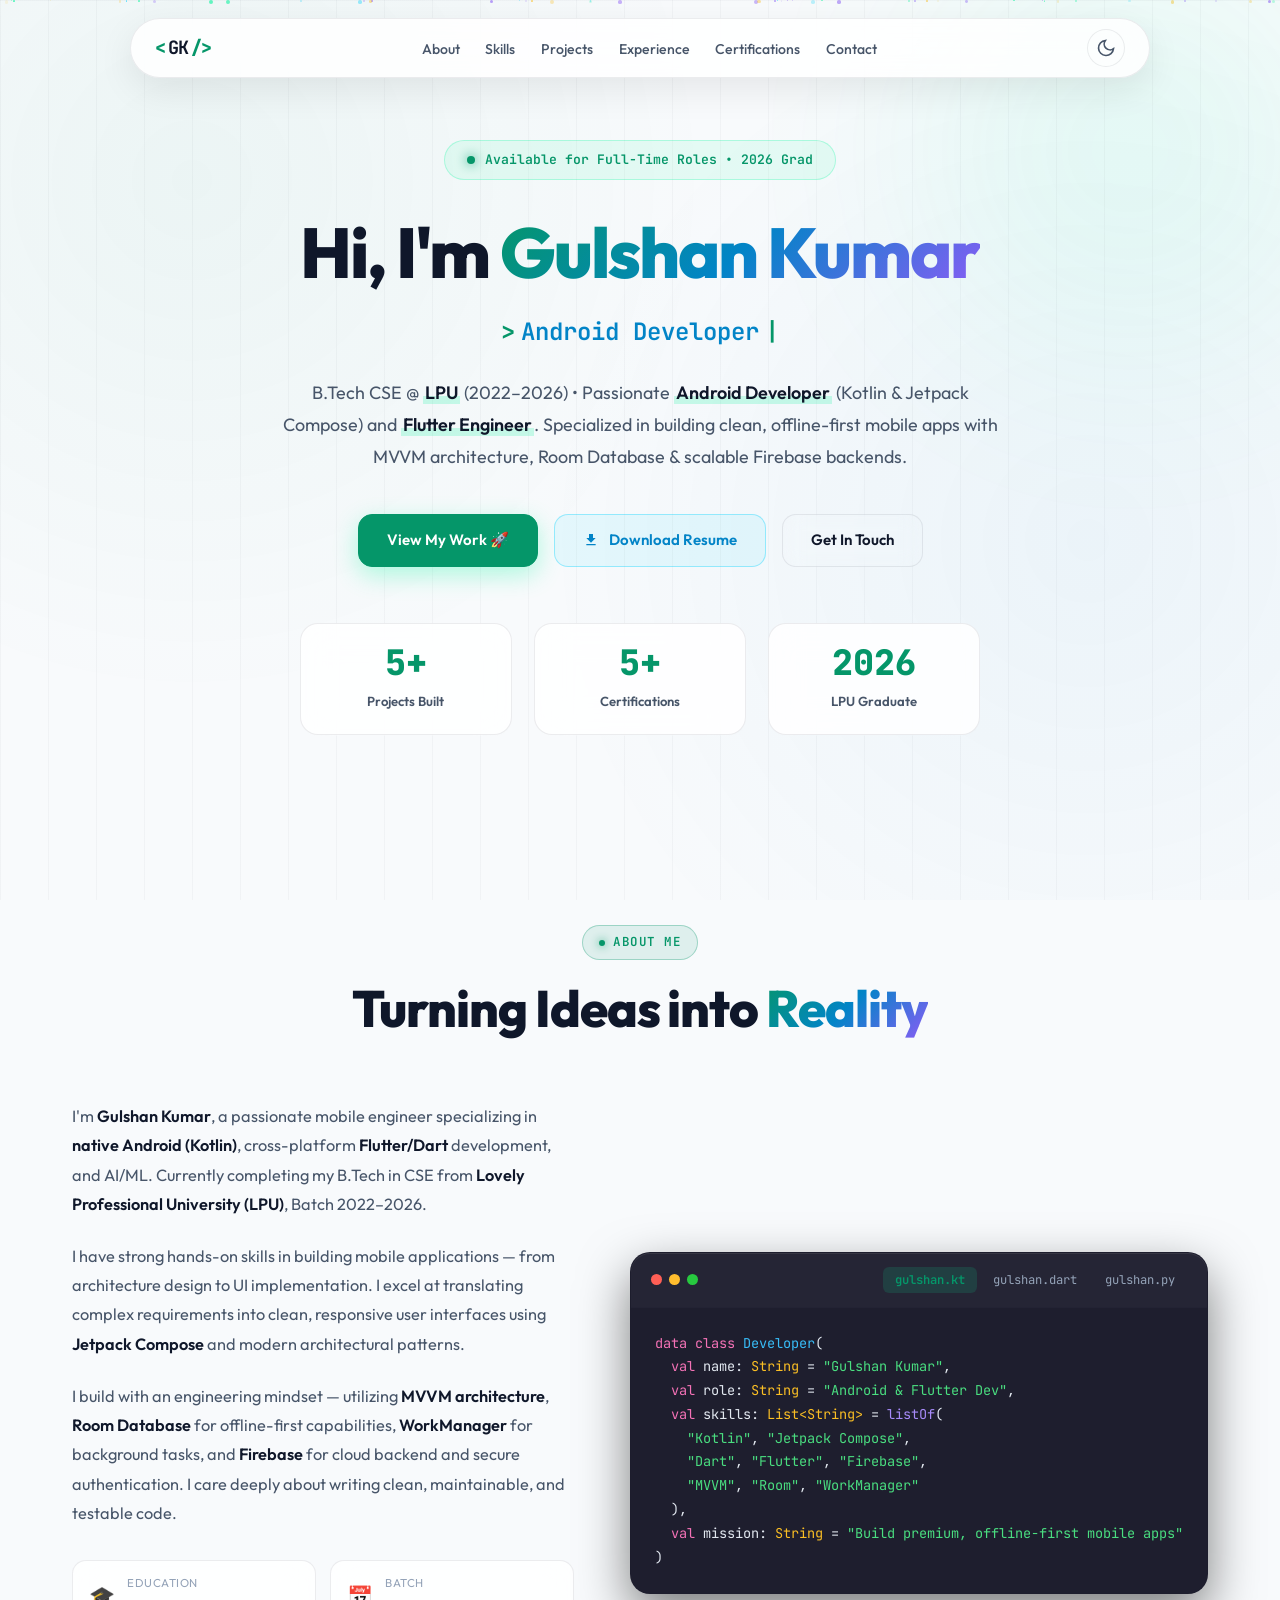
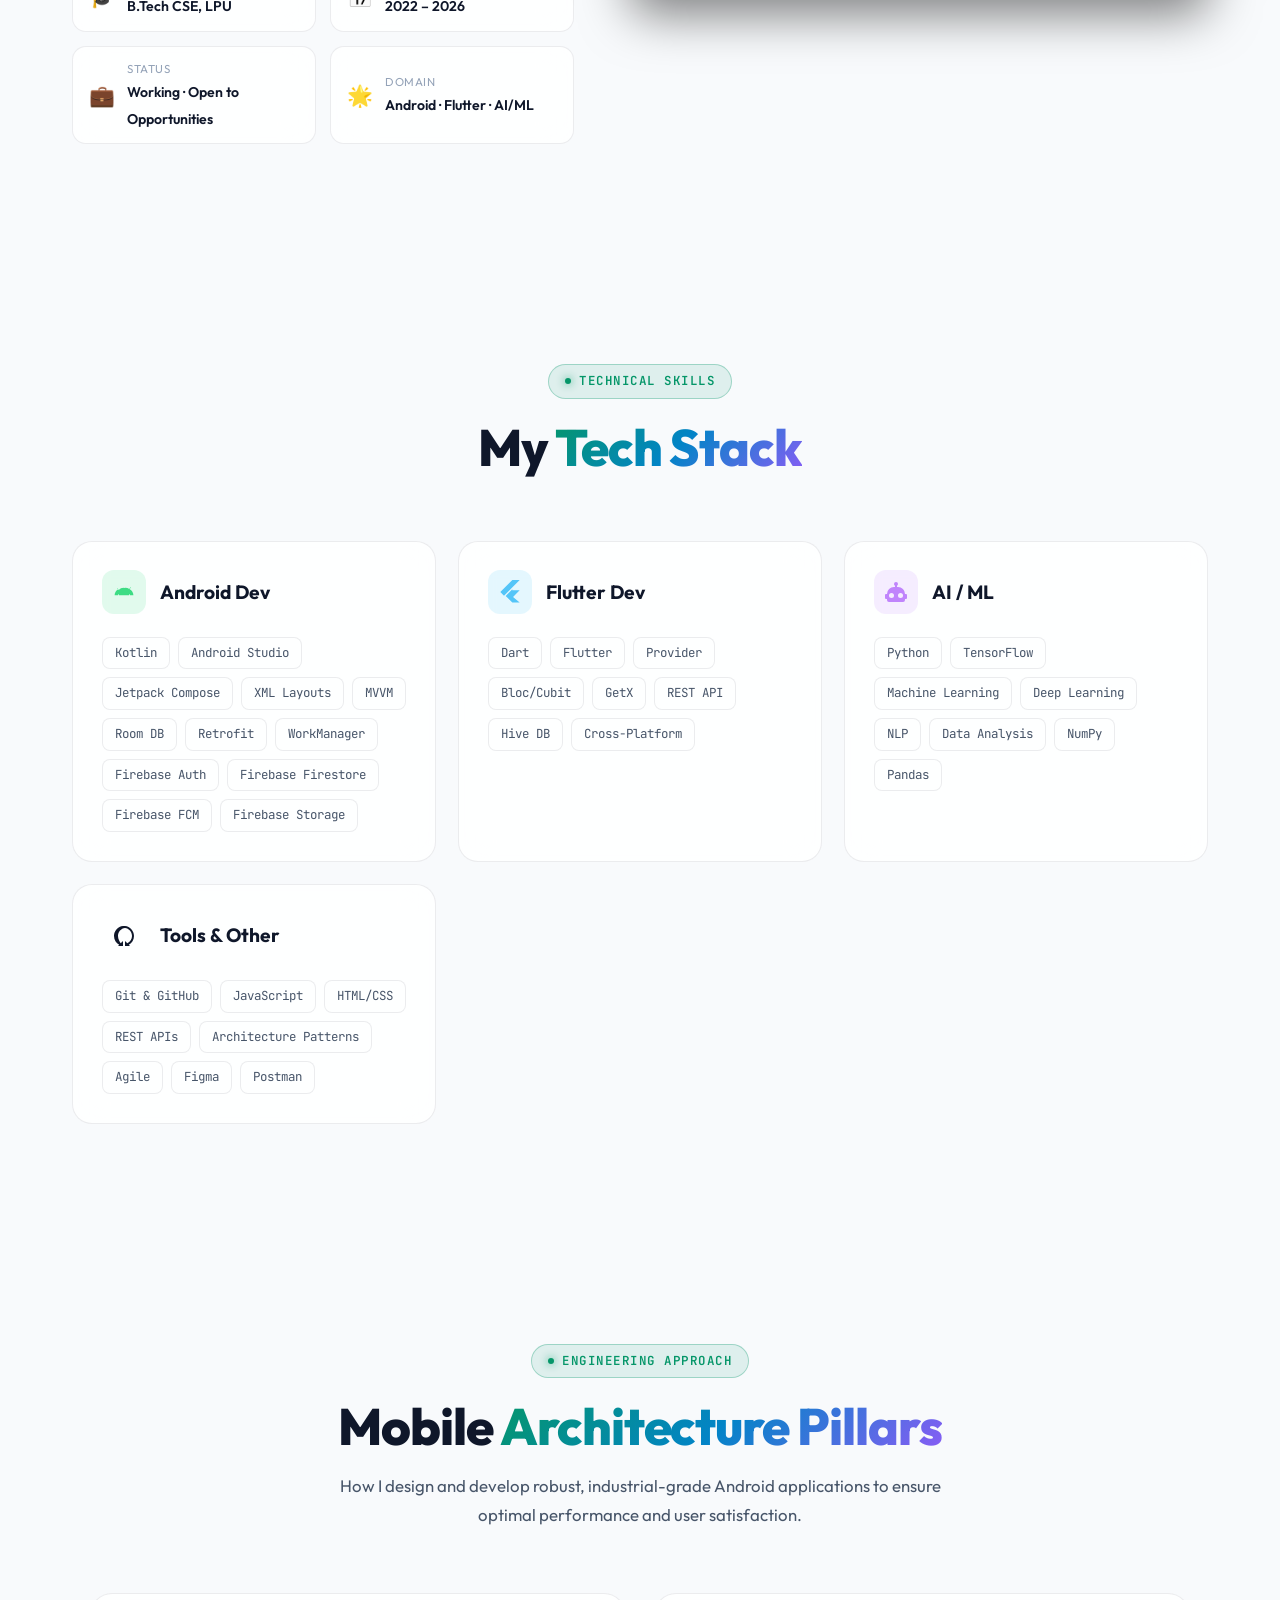
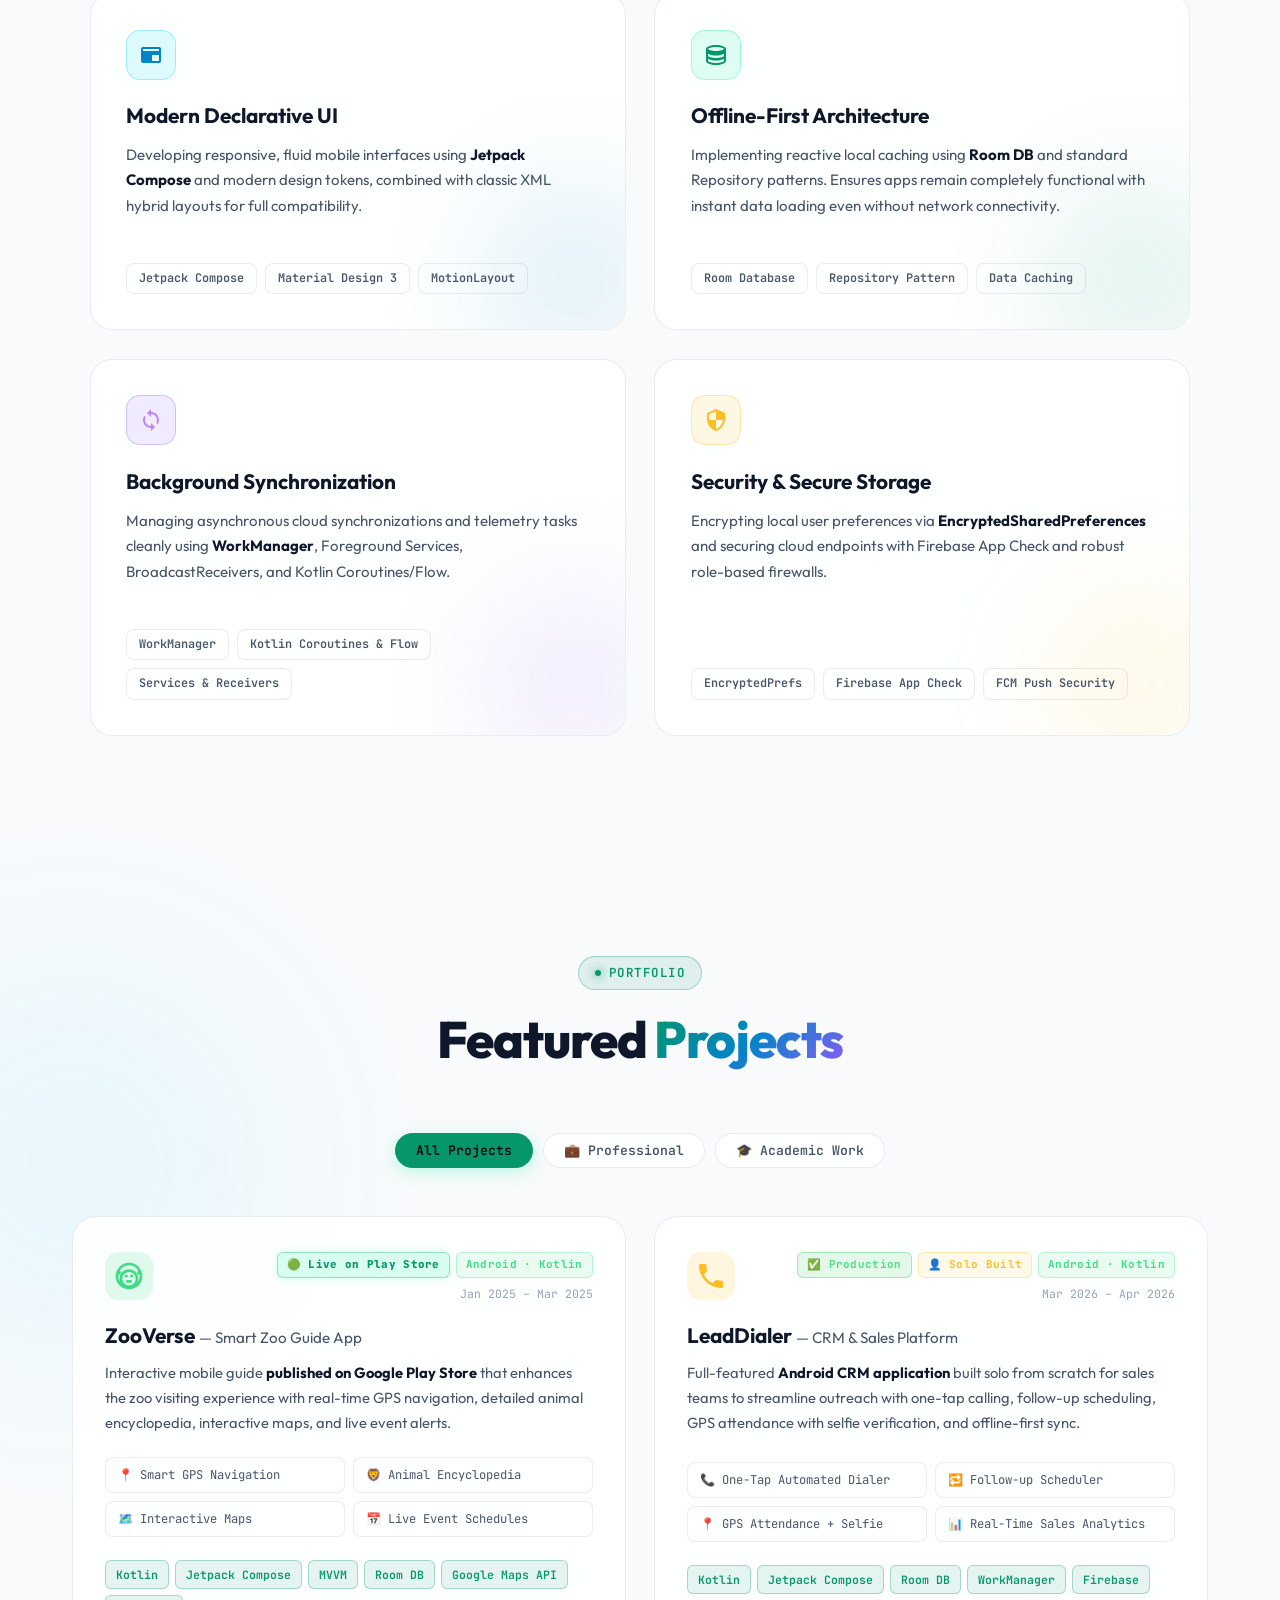
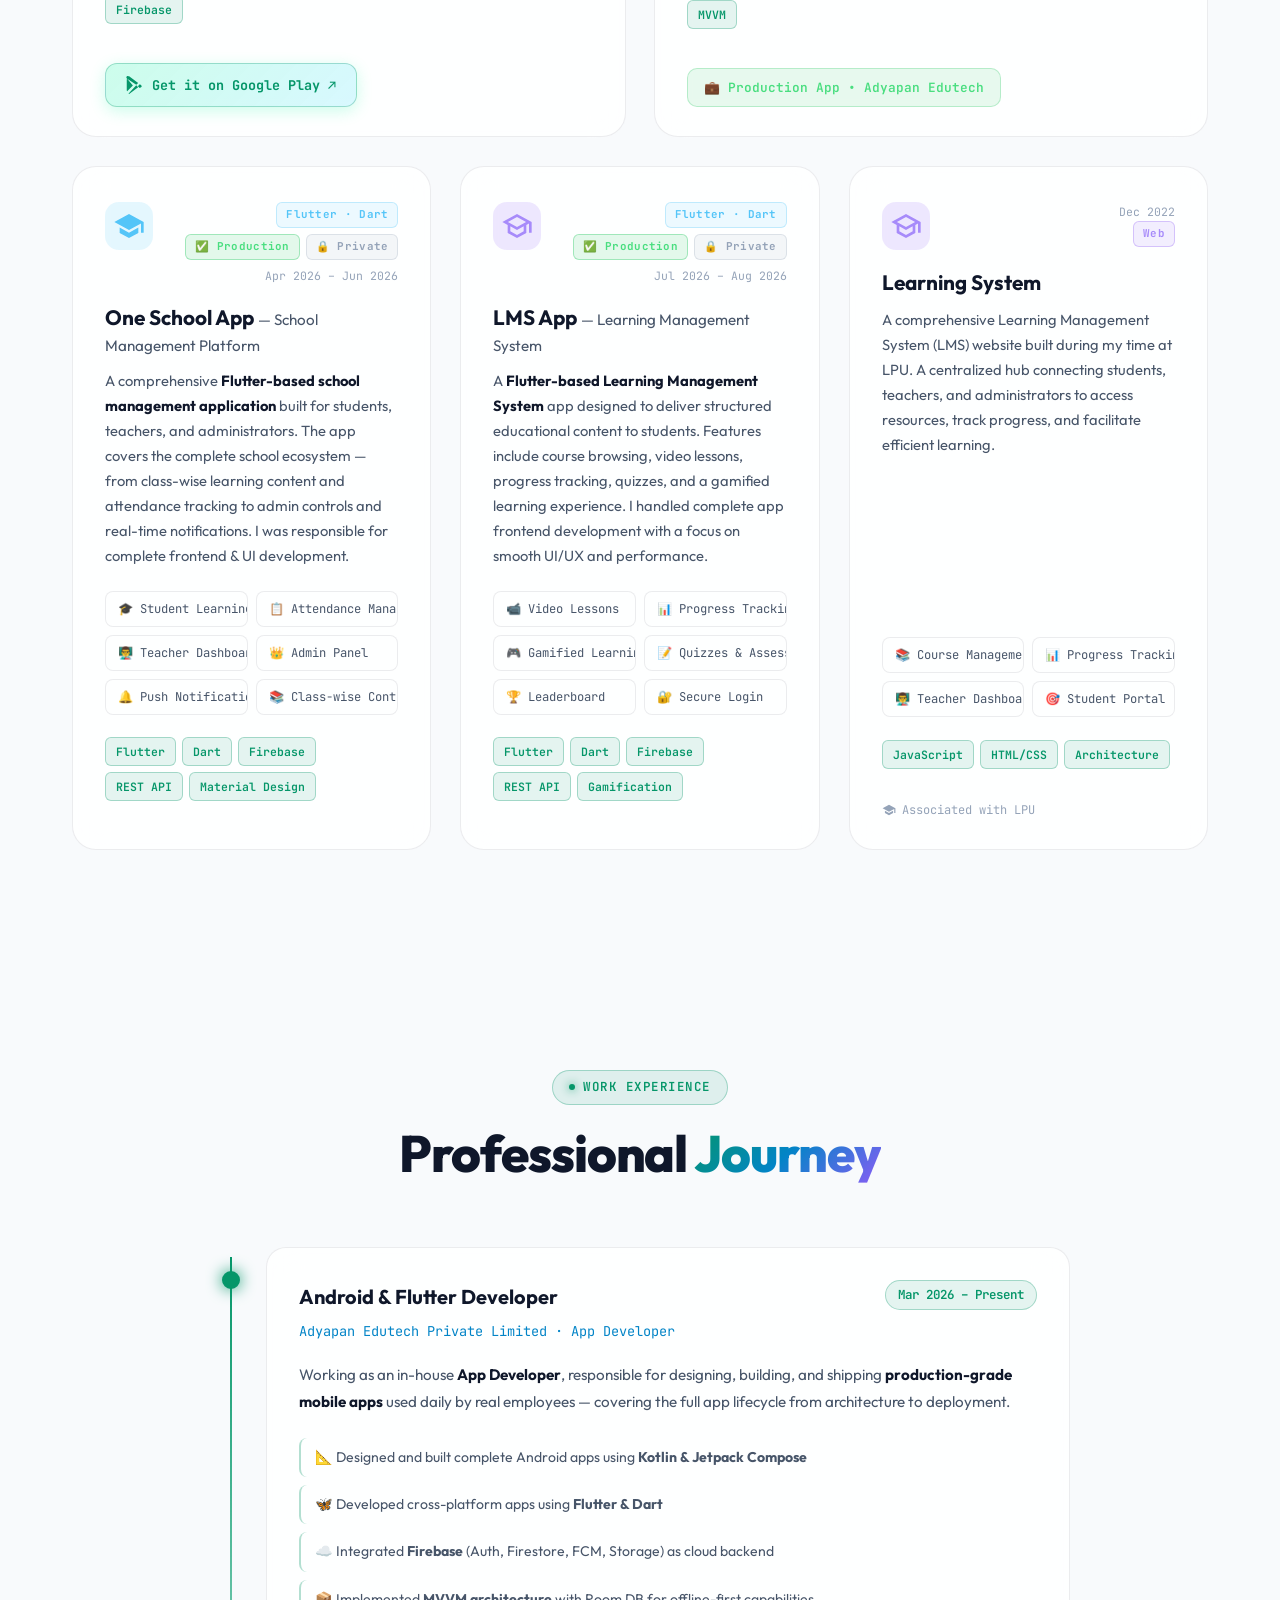
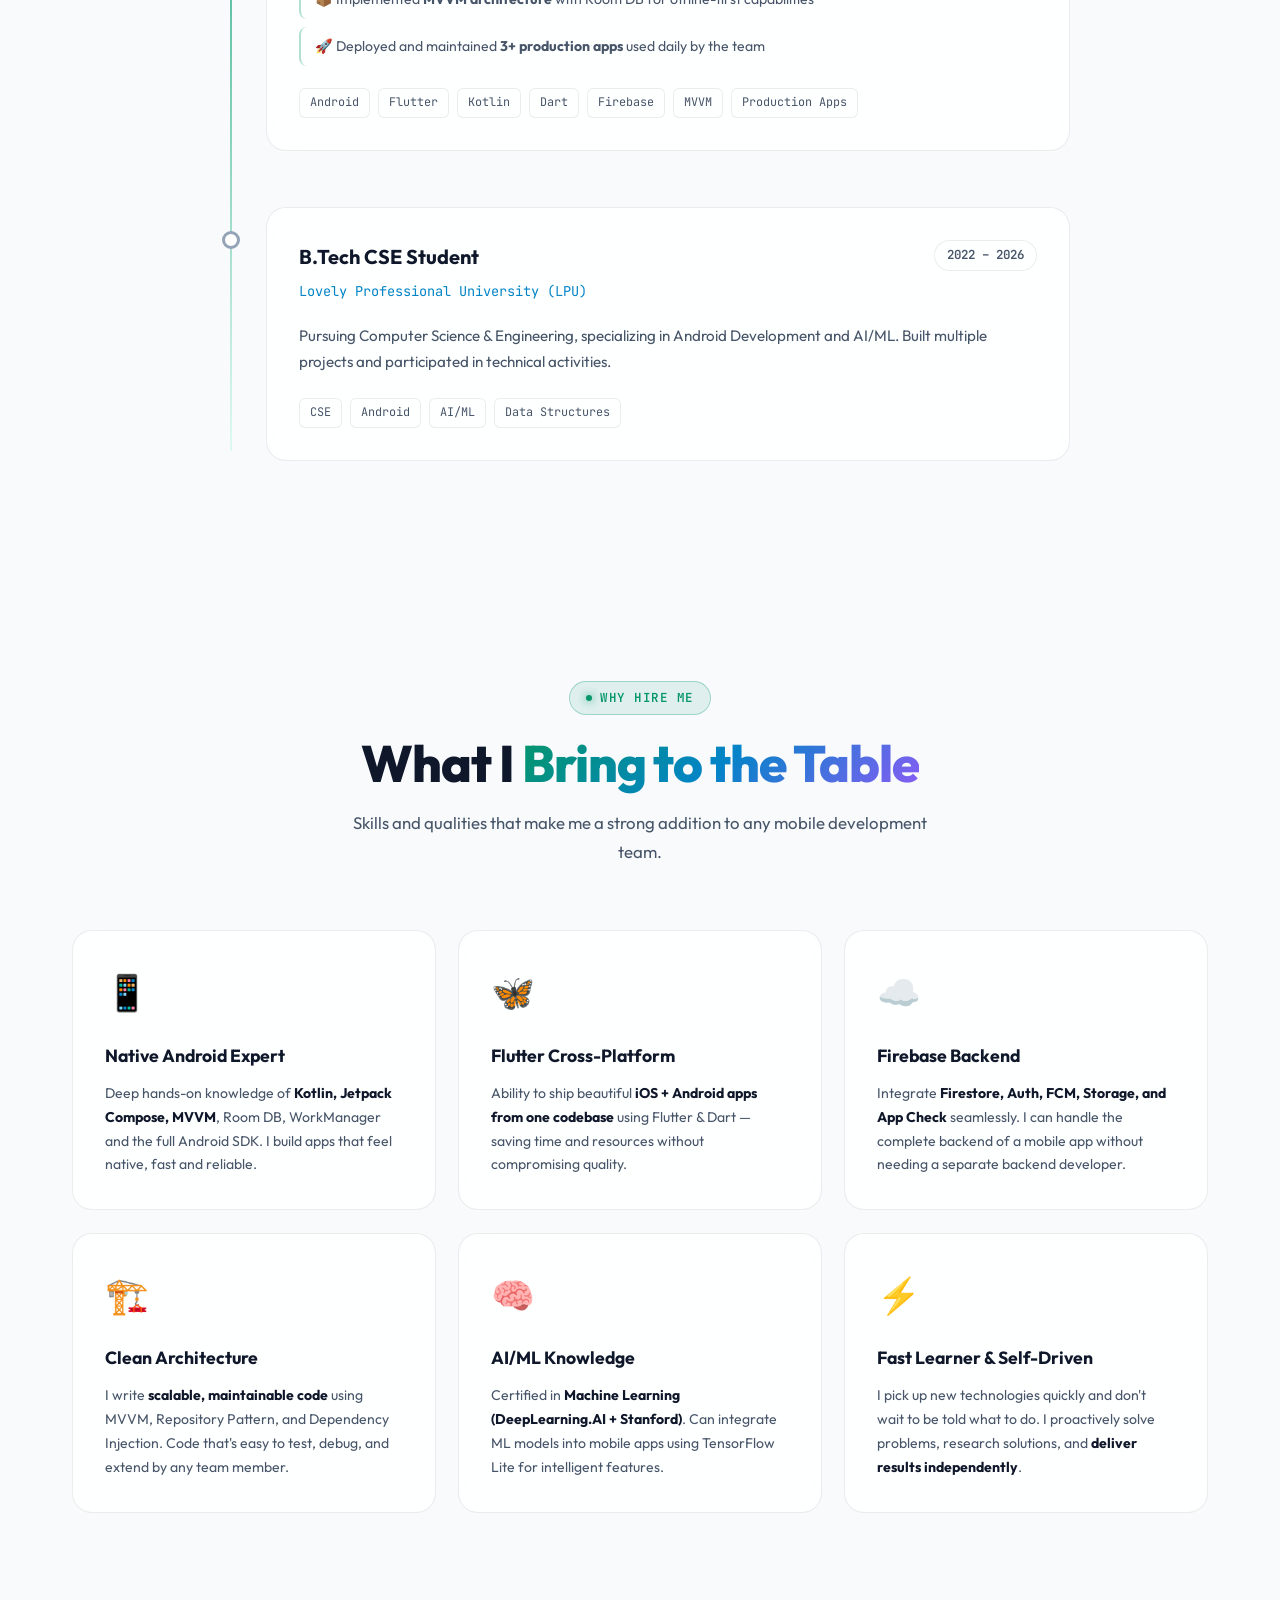
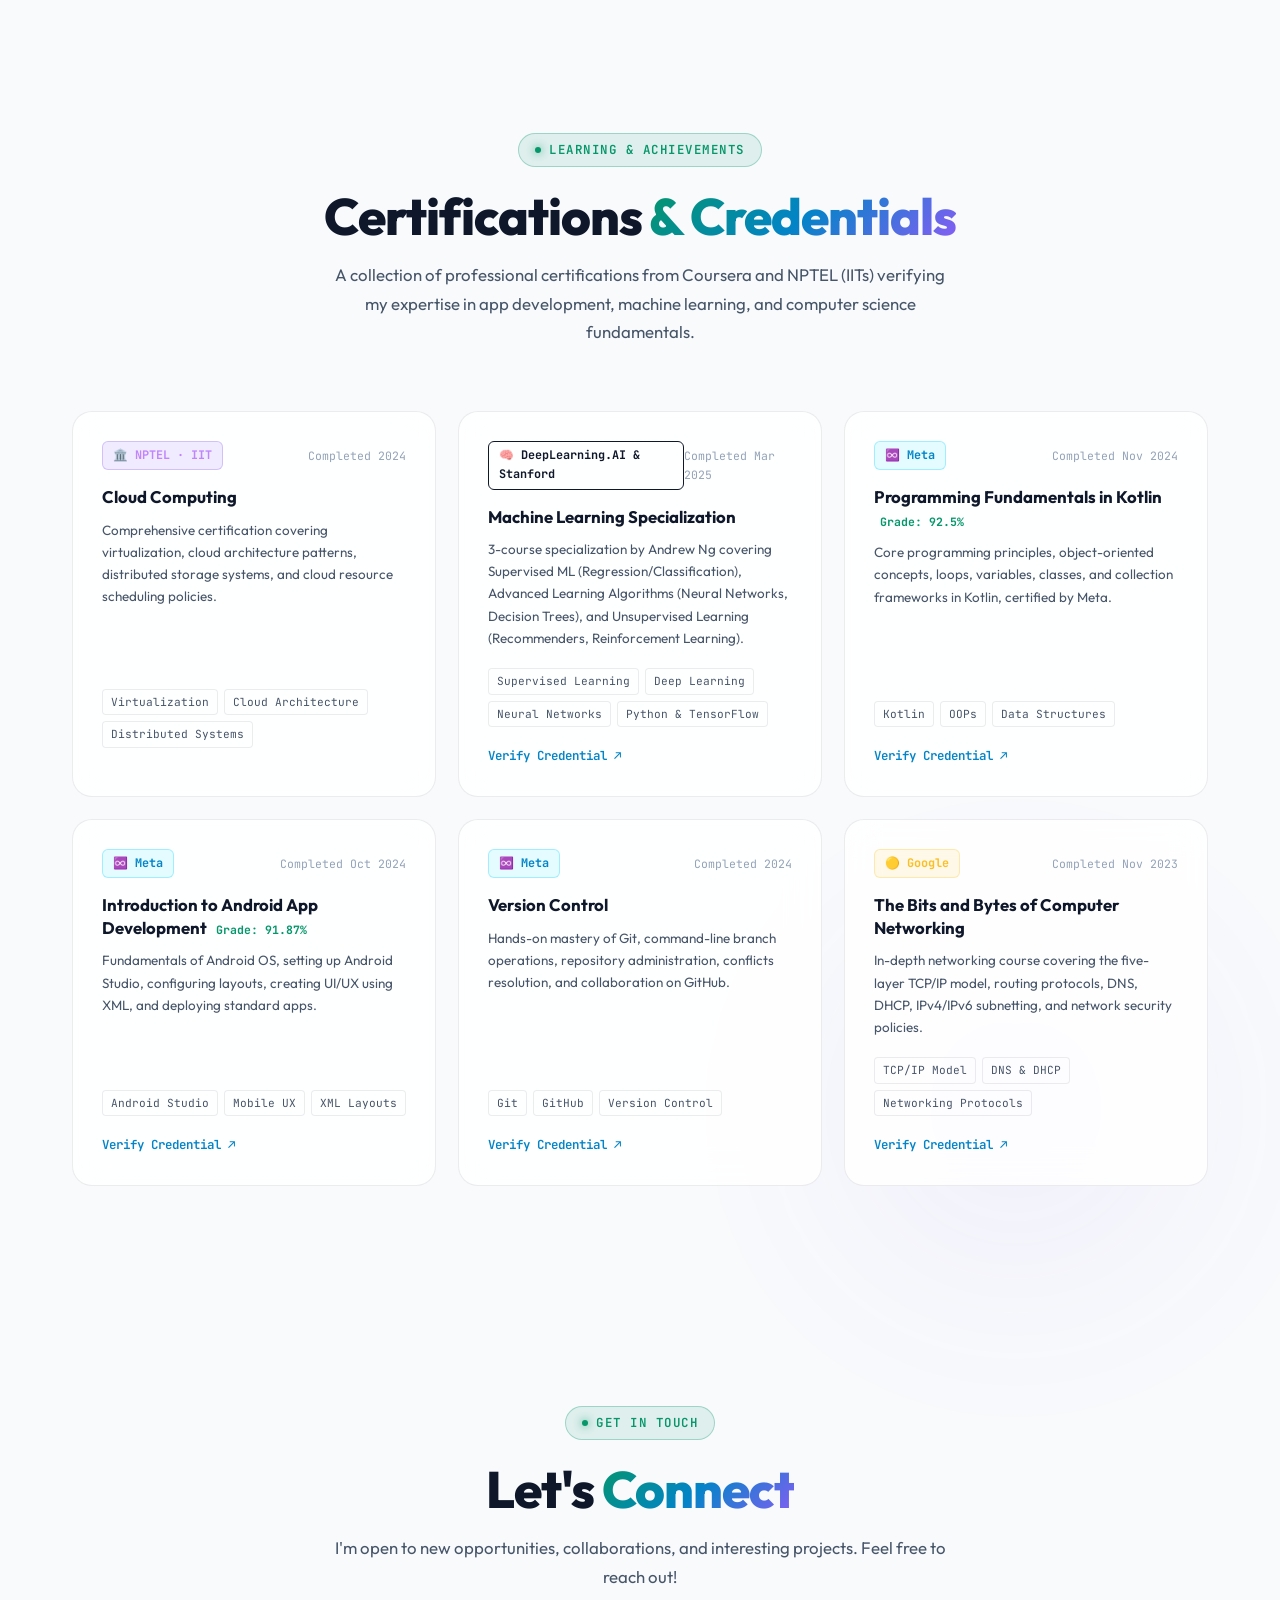
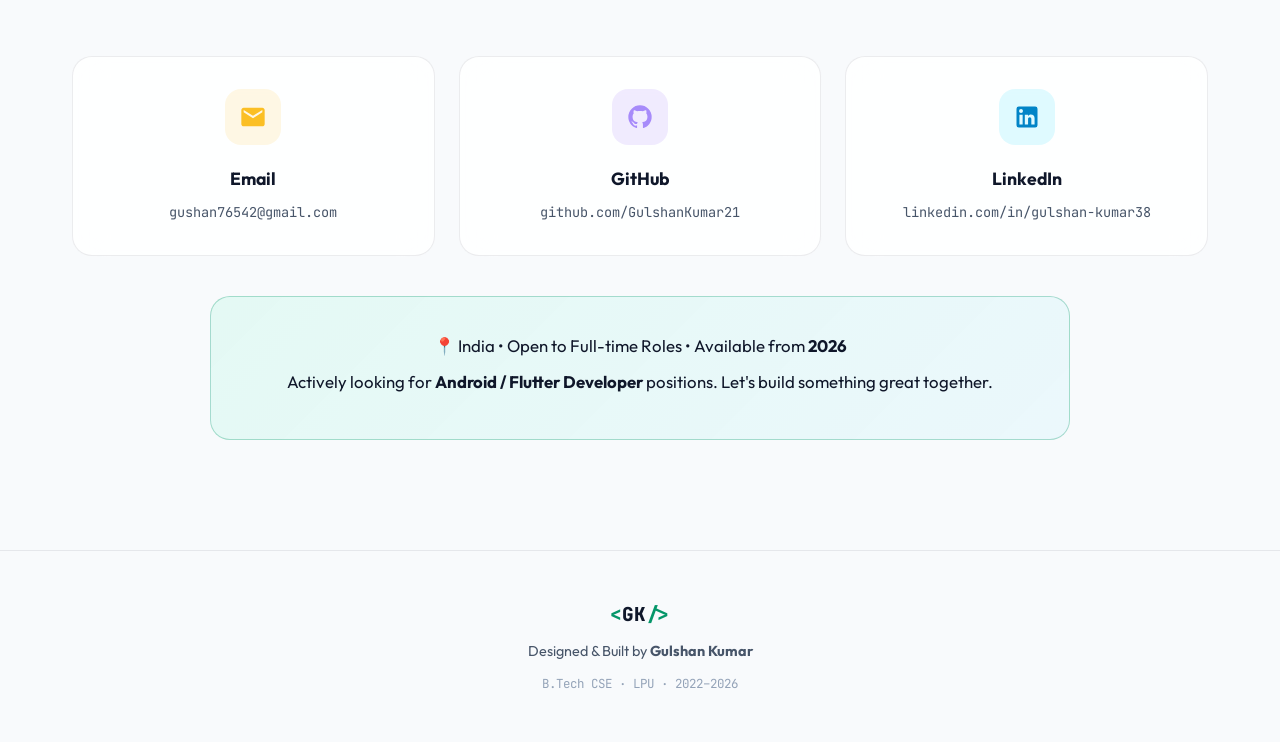
==== commit 6695e3b7: "Design Glassmorphic Architecture Pillars: 2x2 grid, SVG icons, tech pills and glowing accents" ====
--- a/index.html
+++ b/index.html
@@ -287,7 +287,9 @@
         <!-- Pillar 1: Declarative UI & Styling -->
         <div class="pillar-card" id="pillar-ui">
           <div class="pillar-card-inner">
-            <div class="pillar-icon">🎨</div>
+            <div class="pillar-icon ui-icon">
+              <svg viewBox="0 0 24 24" fill="currentColor" width="24" height="24"><path d="M4 4h16a2 2 0 012 2v12a2 2 0 01-2 2H4a2 2 0 01-2-2V6a2 2 0 012-2zm0 4h16V6H4v2zm0 4h7v6H4v-6zm9 6h7v-6h-7v6z"/></svg>
+            </div>
             <h3>Modern Declarative UI</h3>
             <p>Developing responsive, fluid mobile interfaces using <strong>Jetpack Compose</strong> and modern design tokens, combined with classic XML hybrid layouts for full compatibility.</p>
             <div class="pillar-techs">
@@ -302,7 +304,9 @@
         <!-- Pillar 2: Offline-First Caching -->
         <div class="pillar-card" id="pillar-data">
           <div class="pillar-card-inner">
-            <div class="pillar-icon">⚡</div>
+            <div class="pillar-icon data-icon">
+              <svg viewBox="0 0 24 24" fill="currentColor" width="24" height="24"><path d="M12 2C6.48 2 2 3.79 2 6v12c0 2.21 4.48 4 10 4s10-1.79 10-4V6c0-2.21-4.48-4-10-4zm0 2c4.42 0 8 1.34 8 2s-3.58 2-8 2-8-1.34-8-2 3.58-2 8-2zm0 16c-4.42 0-8-1.34-8-2v-2.28c1.98 1.13 4.84 1.78 8 1.78s6.02-.65 8-1.78V18c0 .66-3.58 2-8 2zm0-5c-4.42 0-8-1.34-8-2v-2.28c1.98 1.13 4.84 1.78 8 1.78s6.02-.65 8-1.78V13c0 .66-3.58 2-8 2z"/></svg>
+            </div>
             <h3>Offline-First Architecture</h3>
             <p>Implementing reactive local caching using <strong>Room DB</strong> and standard Repository patterns. Ensures apps remain completely functional with instant data loading even without network connectivity.</p>
             <div class="pillar-techs">
@@ -317,7 +321,9 @@
         <!-- Pillar 3: Reliable Background Sync -->
         <div class="pillar-card" id="pillar-sync">
           <div class="pillar-card-inner">
-            <div class="pillar-icon">⚙️</div>
+            <div class="pillar-icon sync-icon">
+              <svg viewBox="0 0 24 24" fill="currentColor" width="24" height="24"><path d="M12 4V1L8 5l4 4V6c3.31 0 6 2.69 6 6 0 1.01-.25 1.97-.7 2.8l1.46 1.46C19.54 15.03 20 13.57 20 12c0-4.42-3.58-8-8-8zm0 14c-3.31 0-6-2.69-6-6 0-1.01.25-1.97.7-2.8L5.24 7.74C4.46 8.97 4 10.43 4 12c0 4.42 3.58 8 8 8v3l4-4-4-4v3z"/></svg>
+            </div>
             <h3>Background Synchronization</h3>
             <p>Managing asynchronous cloud synchronizations and telemetry tasks cleanly using <strong>WorkManager</strong>, Foreground Services, BroadcastReceivers, and Kotlin Coroutines/Flow.</p>
             <div class="pillar-techs">
@@ -332,7 +338,9 @@
         <!-- Pillar 4: Security & Integrity -->
         <div class="pillar-card" id="pillar-security">
           <div class="pillar-card-inner">
-            <div class="pillar-icon">🛡️</div>
+            <div class="pillar-icon security-icon">
+              <svg viewBox="0 0 24 24" fill="currentColor" width="24" height="24"><path d="M12 1L3 5v6c0 5.55 3.84 10.74 9 12 5.16-1.26 9-6.45 9-12V5l-9-4zm0 10.99h7c-.53 4.12-3.28 7.79-7 8.94V12H5V6.3l7-3.11v8.8z"/></svg>
+            </div>
             <h3>Security &amp; Secure Storage</h3>
             <p>Encrypting local user preferences via <strong>EncryptedSharedPreferences</strong> and securing cloud endpoints with Firebase App Check and robust role-based firewalls.</p>
             <div class="pillar-techs">
--- a/style.css
+++ b/style.css
@@ -810,6 +810,145 @@
   transform: translateY(-2px);
 }
 
+/* ===== MOBILE ARCHITECTURE PILLARS ===== */
+.pillars-section {
+  position: relative;
+}
+
+.pillars-grid {
+  display: grid;
+  grid-template-columns: repeat(2, 1fr);
+  gap: 1.8rem;
+  max-width: 1100px;
+  margin: 0 auto;
+}
+
+.pillar-card {
+  background: var(--bg-card);
+  backdrop-filter: blur(16px);
+  border: 1px solid var(--border-color);
+  border-radius: 22px;
+  overflow: hidden;
+  position: relative;
+  display: flex;
+  flex-direction: column;
+  transition: var(--t-normal);
+  padding: 2.2rem;
+}
+.pillar-card:hover {
+  transform: translateY(-6px);
+  background: var(--bg-card-hover);
+}
+
+#pillar-ui:hover {
+  border-color: rgba(0, 210, 255, 0.45);
+  box-shadow: 0 20px 45px rgba(0, 0, 0, 0.5), 0 0 30px rgba(0, 210, 255, 0.15);
+}
+#pillar-data:hover {
+  border-color: rgba(0, 245, 155, 0.45);
+  box-shadow: 0 20px 45px rgba(0, 0, 0, 0.5), 0 0 30px rgba(0, 245, 155, 0.15);
+}
+#pillar-sync:hover {
+  border-color: rgba(139, 92, 246, 0.45);
+  box-shadow: 0 20px 45px rgba(0, 0, 0, 0.5), 0 0 30px rgba(139, 92, 246, 0.15);
+}
+#pillar-security:hover {
+  border-color: rgba(251, 191, 36, 0.45);
+  box-shadow: 0 20px 45px rgba(0, 0, 0, 0.5), 0 0 30px rgba(251, 191, 36, 0.15);
+}
+
+.pillar-card-inner {
+  position: relative;
+  z-index: 2;
+  display: flex;
+  flex-direction: column;
+  flex: 1;
+}
+
+.pillar-icon {
+  width: 50px;
+  height: 50px;
+  border-radius: 14px;
+  display: flex;
+  align-items: center;
+  justify-content: center;
+  margin-bottom: 1.4rem;
+  border: 1px solid;
+  transition: var(--t-fast);
+}
+.ui-icon { background: rgba(0, 210, 255, 0.12); color: var(--cyan); border-color: rgba(0, 210, 255, 0.3); }
+.data-icon { background: rgba(0, 245, 155, 0.12); color: var(--primary); border-color: rgba(0, 245, 155, 0.3); }
+.sync-icon { background: rgba(139, 92, 246, 0.12); color: #c084fc; border-color: rgba(139, 92, 246, 0.3); }
+.security-icon { background: rgba(251, 191, 36, 0.12); color: var(--amber); border-color: rgba(251, 191, 36, 0.3); }
+
+.pillar-card:hover .pillar-icon {
+  transform: scale(1.1) rotate(4deg);
+}
+
+.pillar-card h3 {
+  font-size: 1.3rem;
+  font-weight: 700;
+  color: var(--text-primary);
+  margin-bottom: 0.8rem;
+  line-height: 1.3;
+}
+
+.pillar-card p {
+  font-size: 0.94rem;
+  color: var(--text-secondary);
+  line-height: 1.7;
+  margin-bottom: 1.5rem;
+  flex: 1;
+}
+.pillar-card p strong {
+  color: var(--text-primary);
+}
+
+.pillar-techs {
+  display: flex;
+  flex-wrap: wrap;
+  gap: 8px;
+  margin-top: auto;
+  padding-top: 1.2rem;
+  border-top: 1px solid rgba(255, 255, 255, 0.06);
+}
+.pillar-tech-tag {
+  font-family: var(--font-mono);
+  font-size: 0.74rem;
+  font-weight: 600;
+  color: var(--text-secondary);
+  background: rgba(255, 255, 255, 0.04);
+  border: 1px solid var(--border-color);
+  padding: 5px 12px;
+  border-radius: 8px;
+  transition: var(--t-fast);
+}
+#pillar-ui:hover .pillar-tech-tag { color: var(--cyan); border-color: rgba(0, 210, 255, 0.3); background: rgba(0, 210, 255, 0.08); }
+#pillar-data:hover .pillar-tech-tag { color: var(--primary); border-color: rgba(0, 245, 155, 0.3); background: rgba(0, 245, 155, 0.08); }
+#pillar-sync:hover .pillar-tech-tag { color: #c084fc; border-color: rgba(139, 92, 246, 0.3); background: rgba(139, 92, 246, 0.08); }
+#pillar-security:hover .pillar-tech-tag { color: var(--amber); border-color: rgba(251, 191, 36, 0.3); background: rgba(251, 191, 36, 0.08); }
+
+.pillar-glow {
+  position: absolute;
+  width: 180px;
+  height: 180px;
+  border-radius: 50%;
+  filter: blur(60px);
+  pointer-events: none;
+  opacity: 0.12;
+  transition: opacity 0.4s ease;
+  bottom: -40px;
+  right: -40px;
+}
+.ui-glow { background: var(--cyan); }
+.data-glow { background: var(--primary); }
+.sync-glow { background: var(--purple); }
+.security-glow { background: var(--amber); }
+
+.pillar-card:hover .pillar-glow {
+  opacity: 0.35;
+}
+
 /* ===== FEATURED PROJECTS — TRUE BENTO GRID ===== */
 .filter-bar {
   display: flex;
@@ -1657,6 +1796,10 @@
   .skills-grid {
     grid-template-columns: 1fr;
   }
+  .pillars-grid {
+    grid-template-columns: 1fr;
+    gap: 1.2rem;
+  }
   .projects-grid {
     grid-template-columns: 1fr;
     gap: 1.2rem;
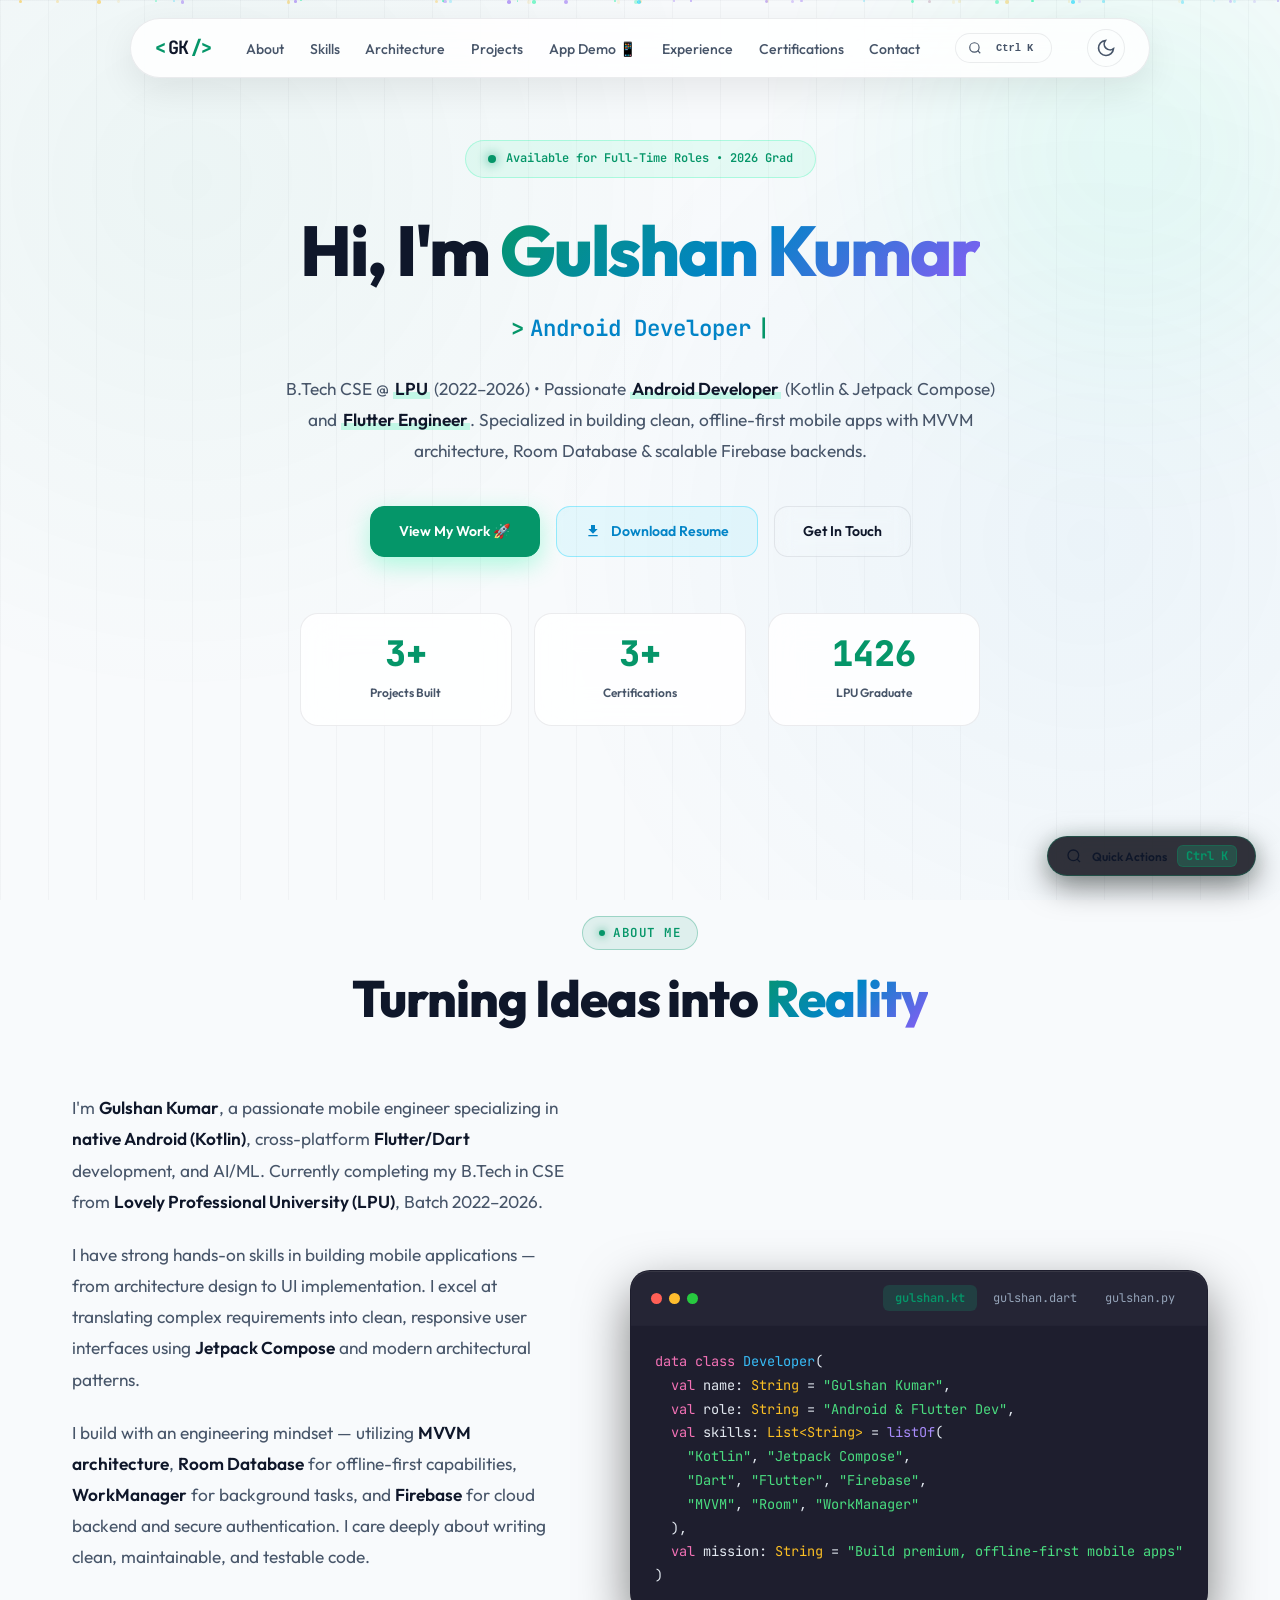
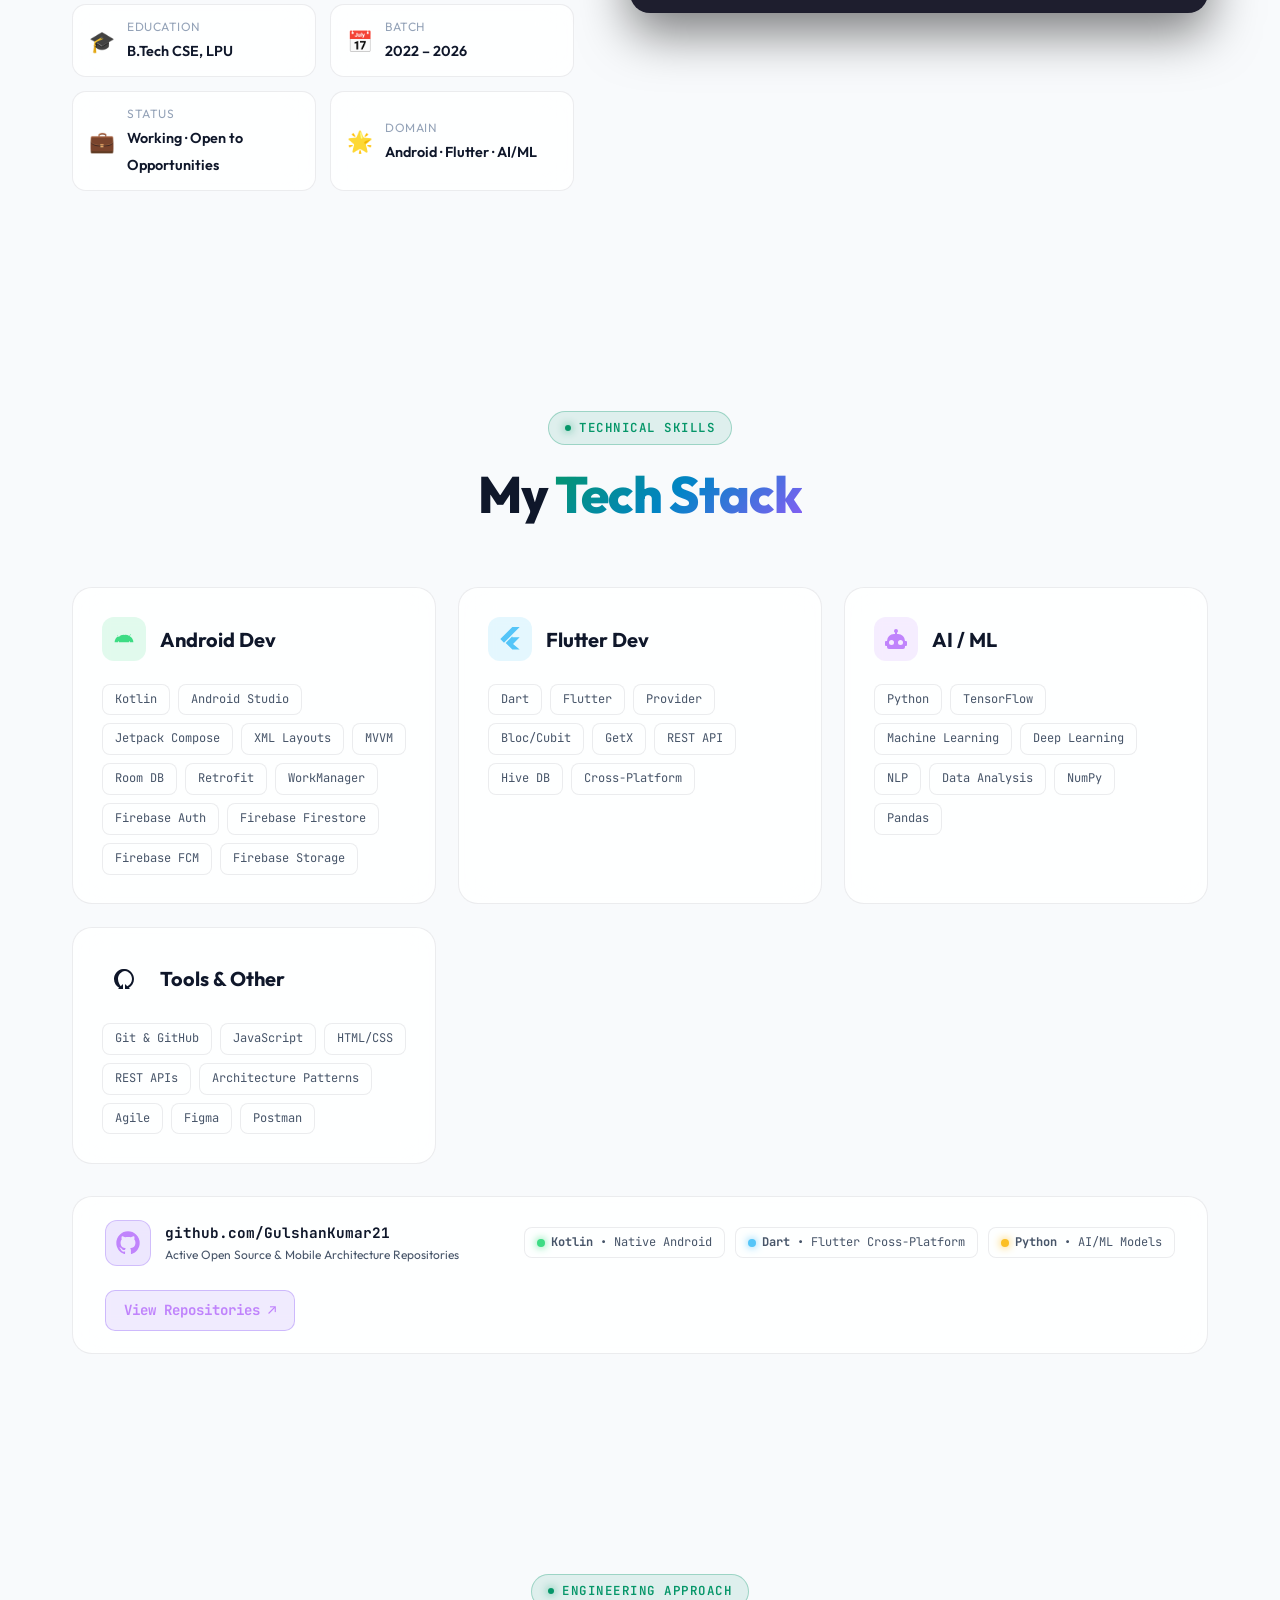
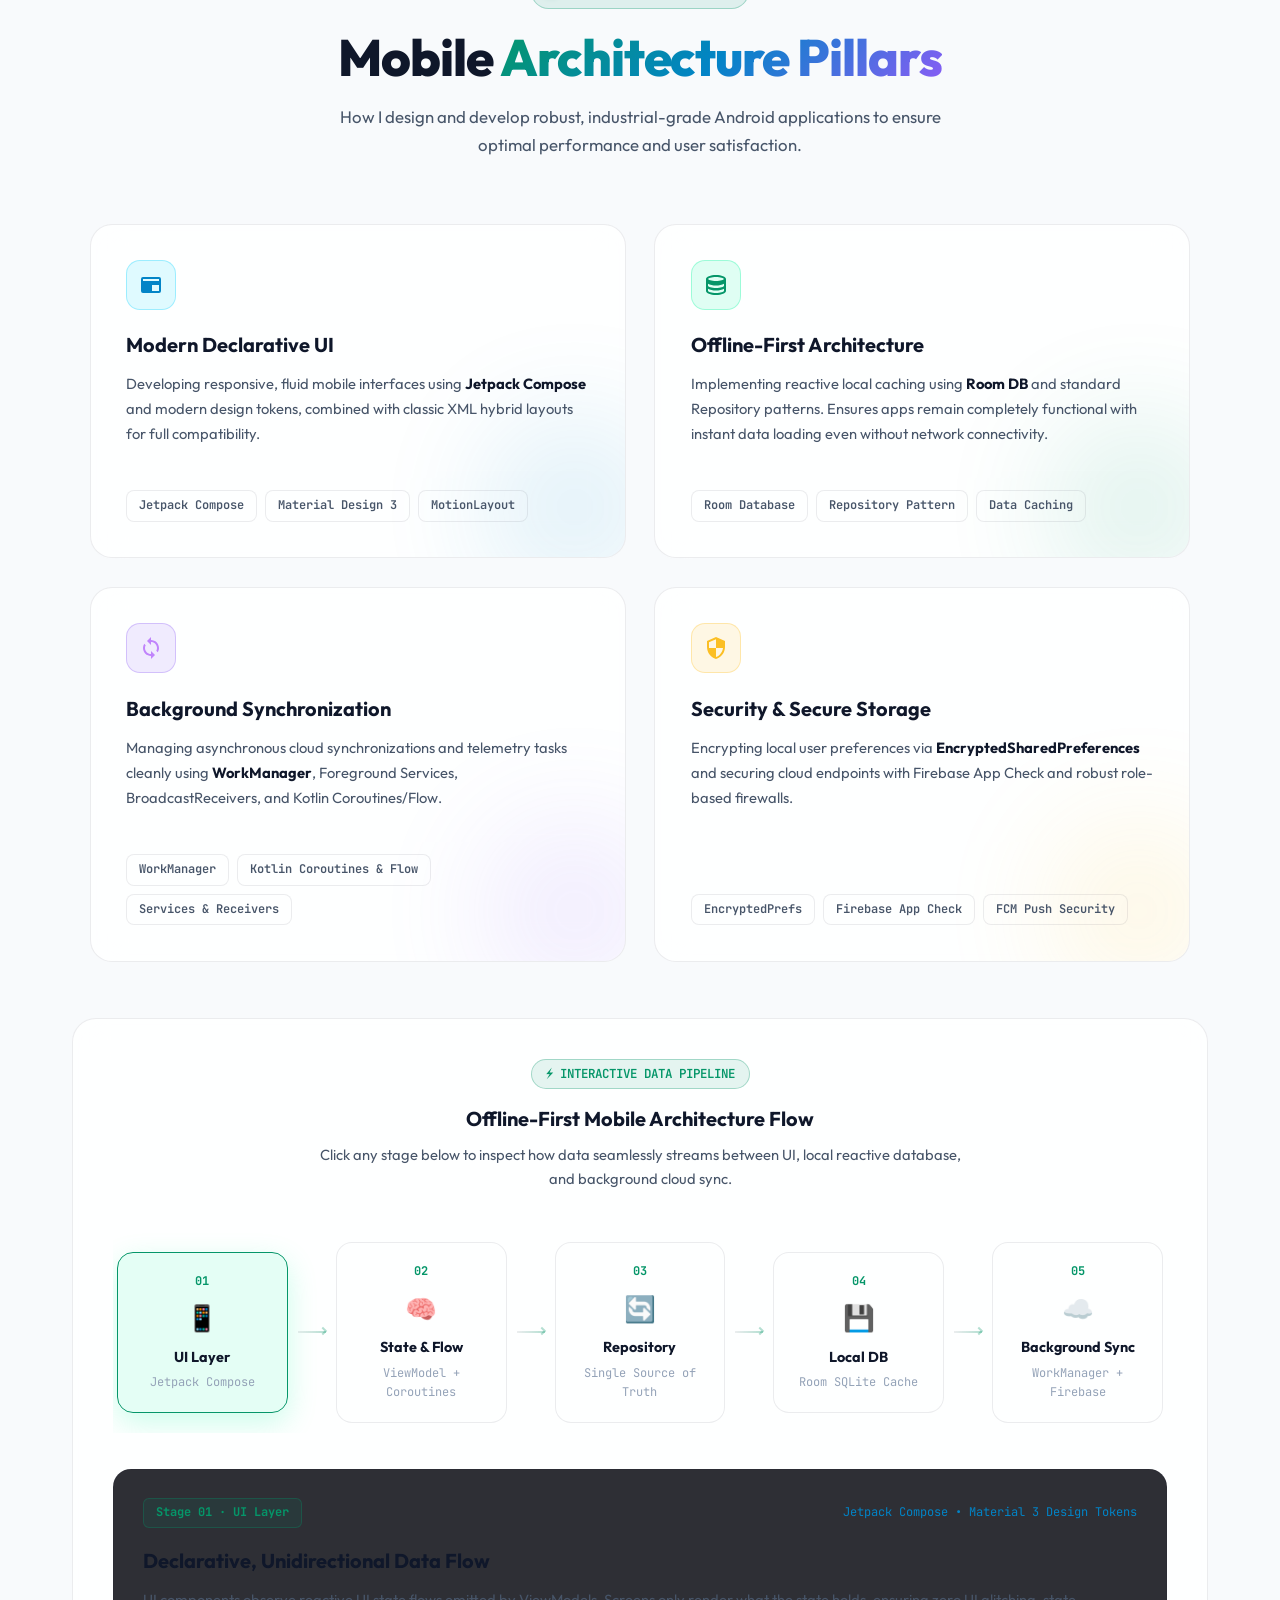
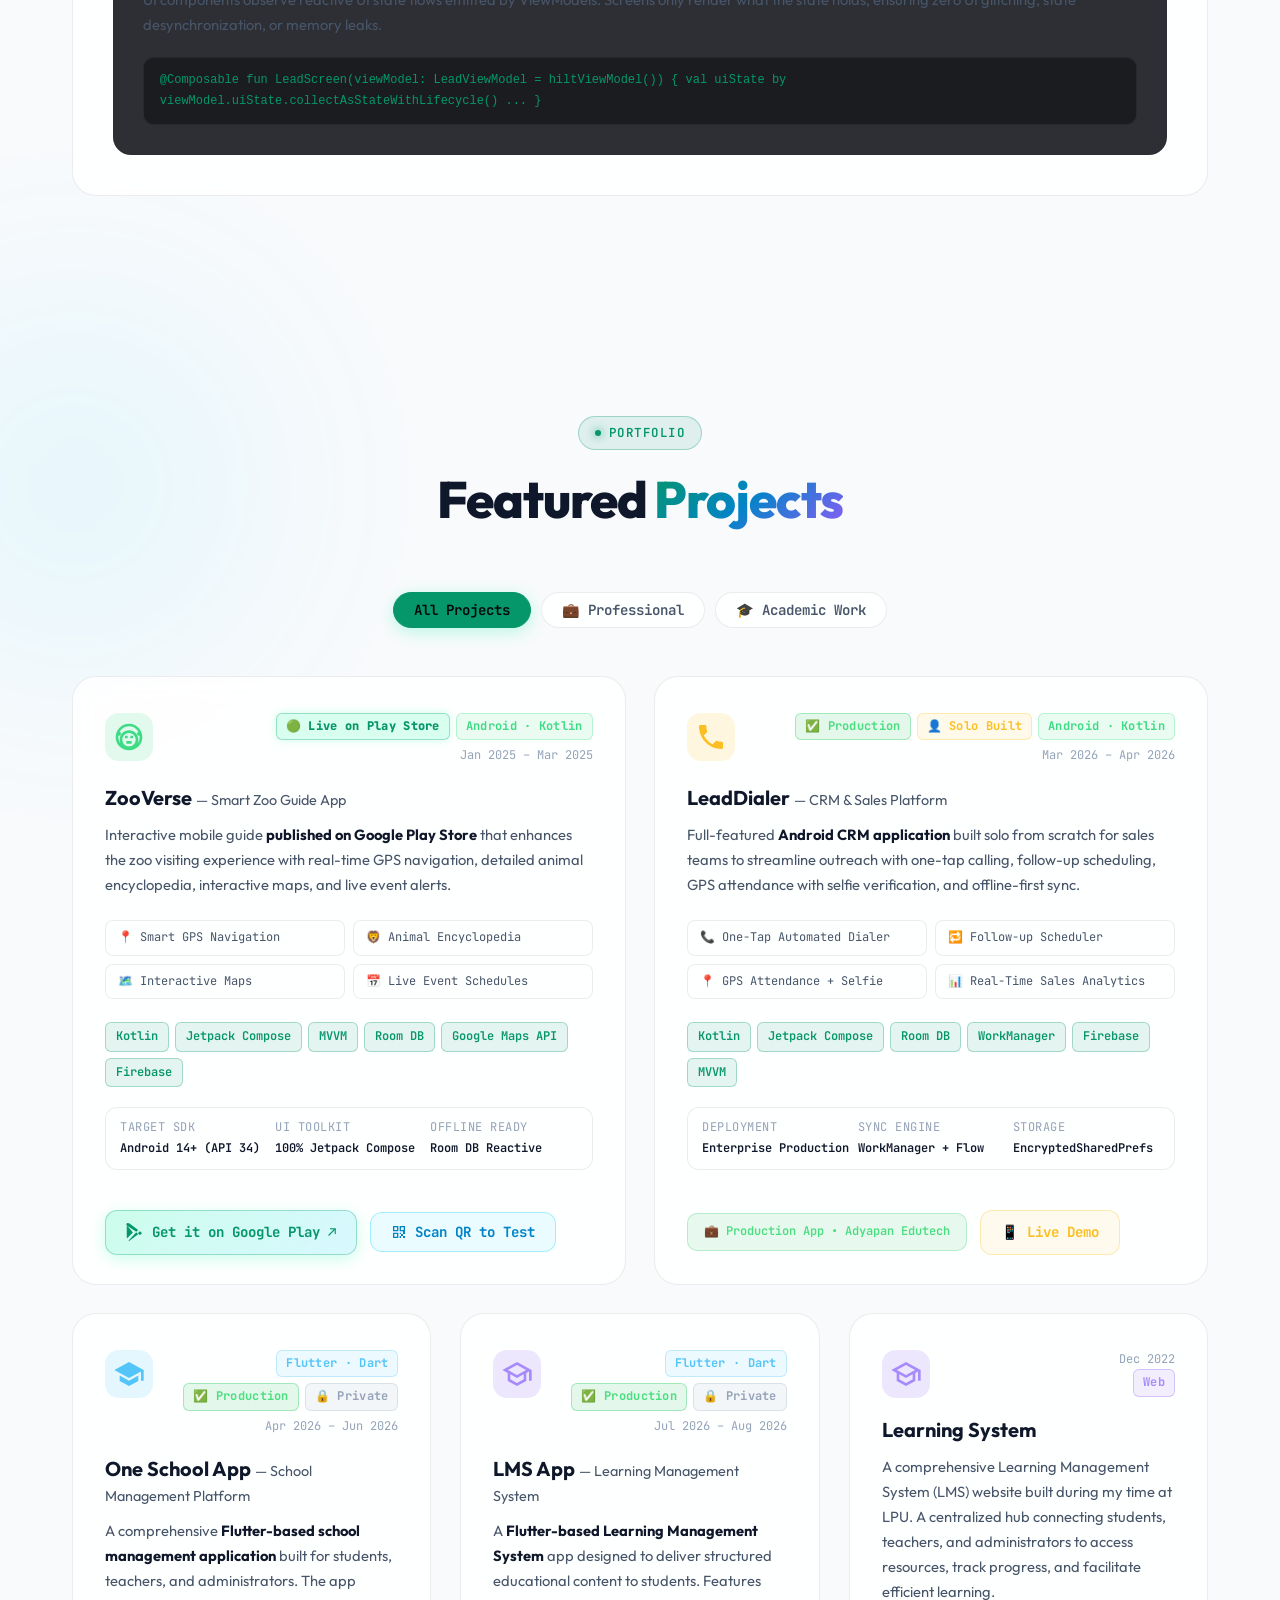
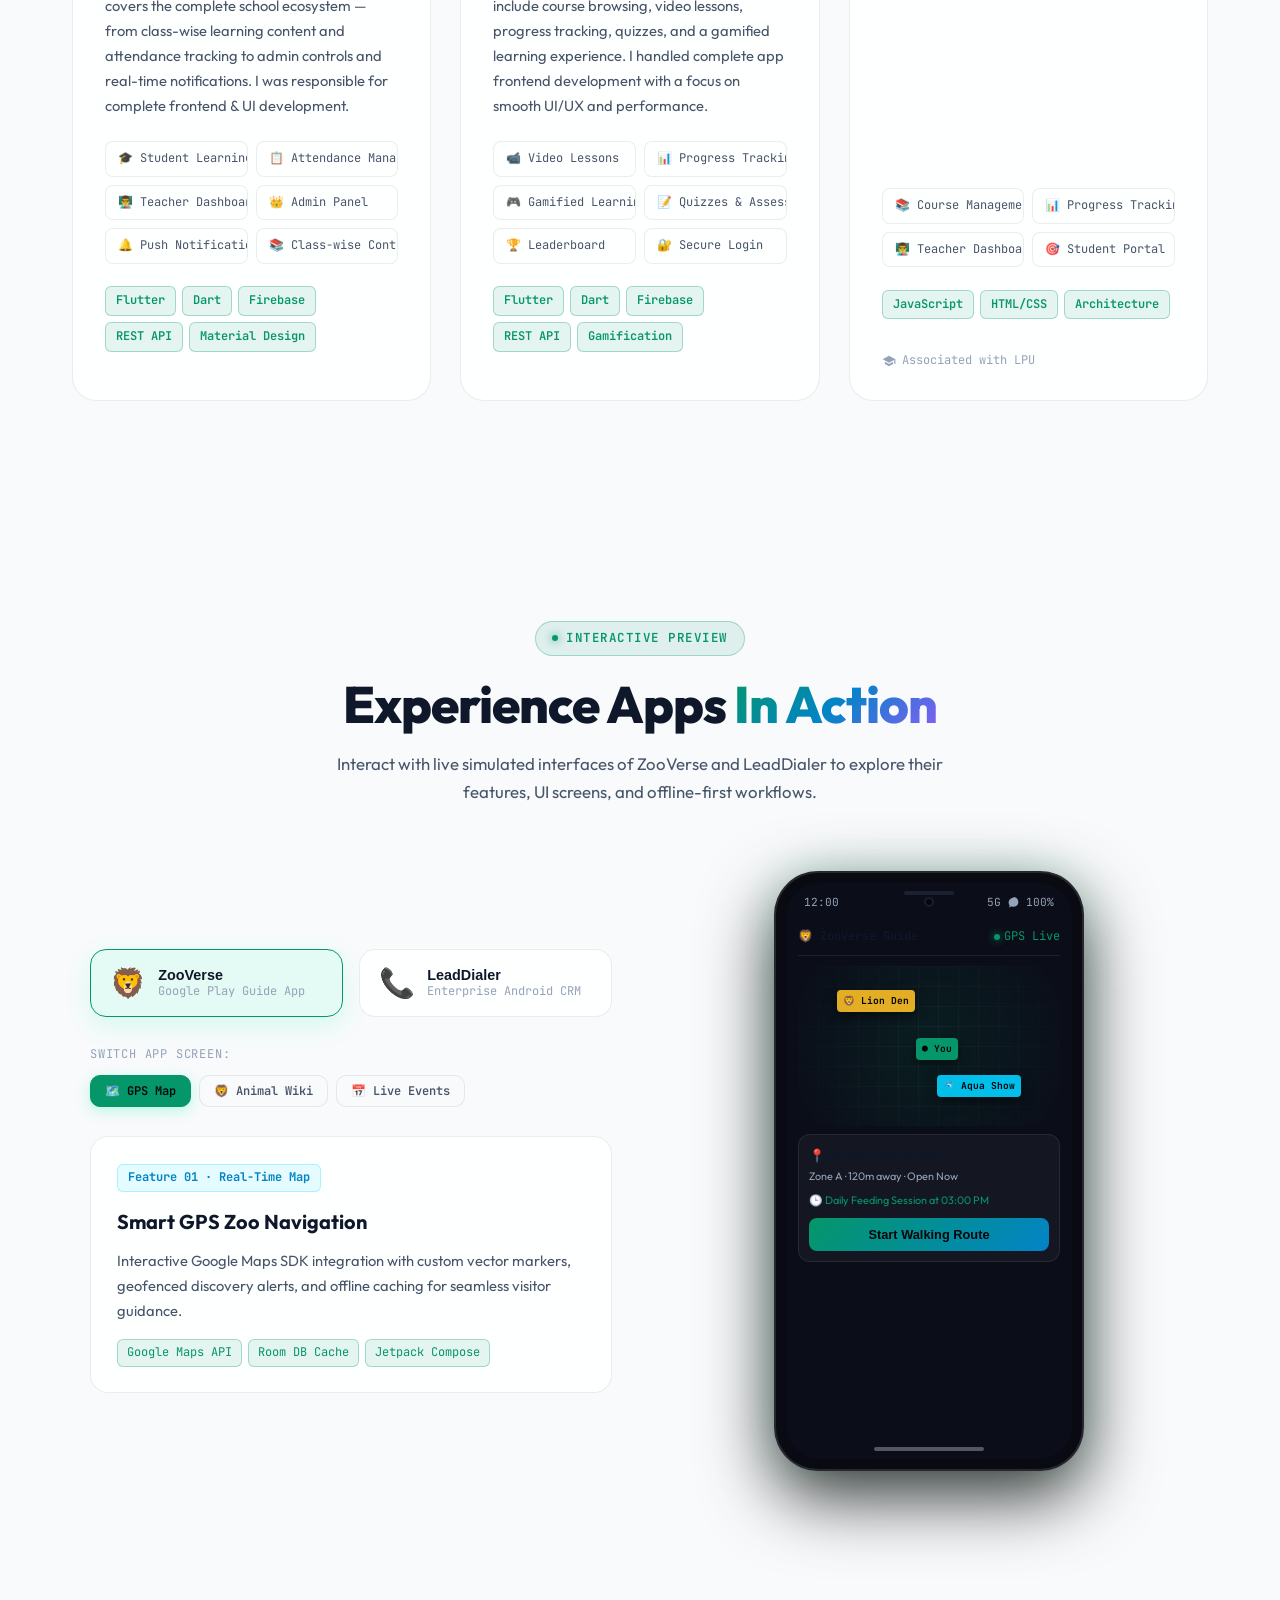
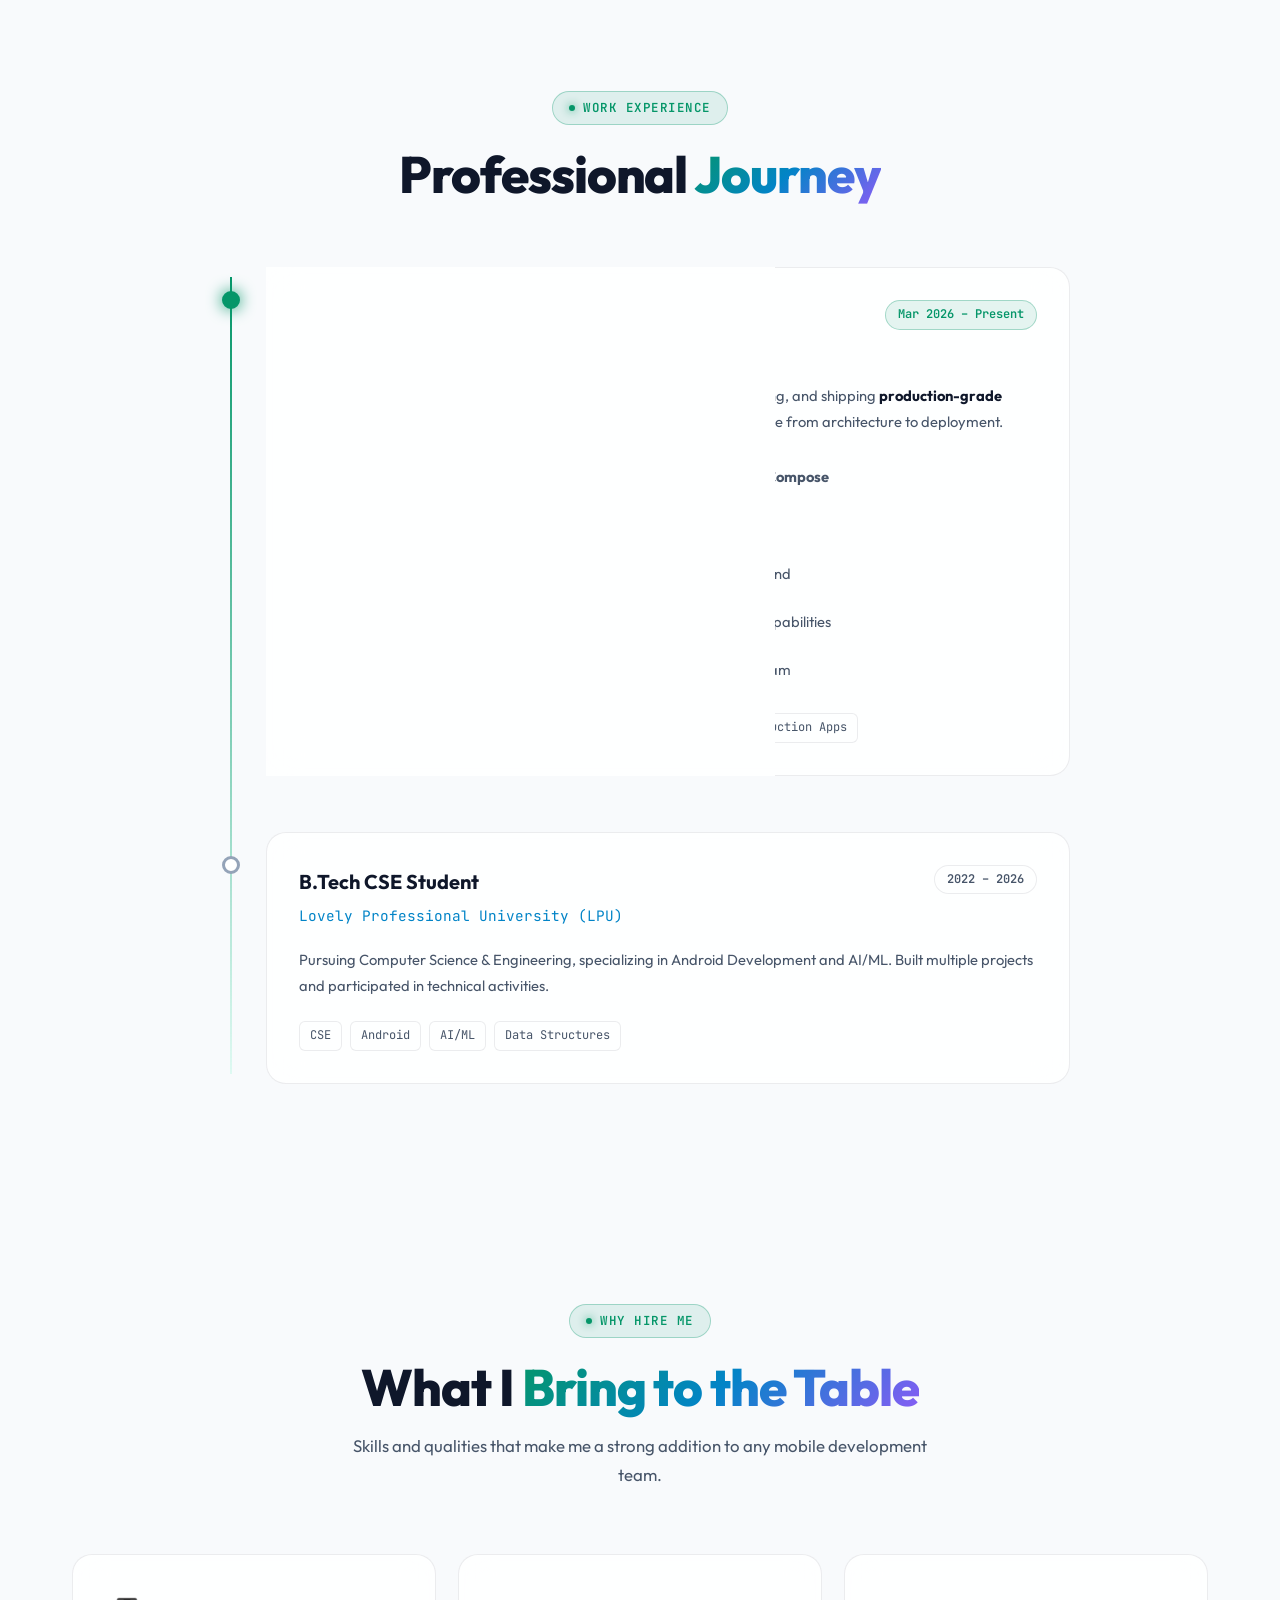
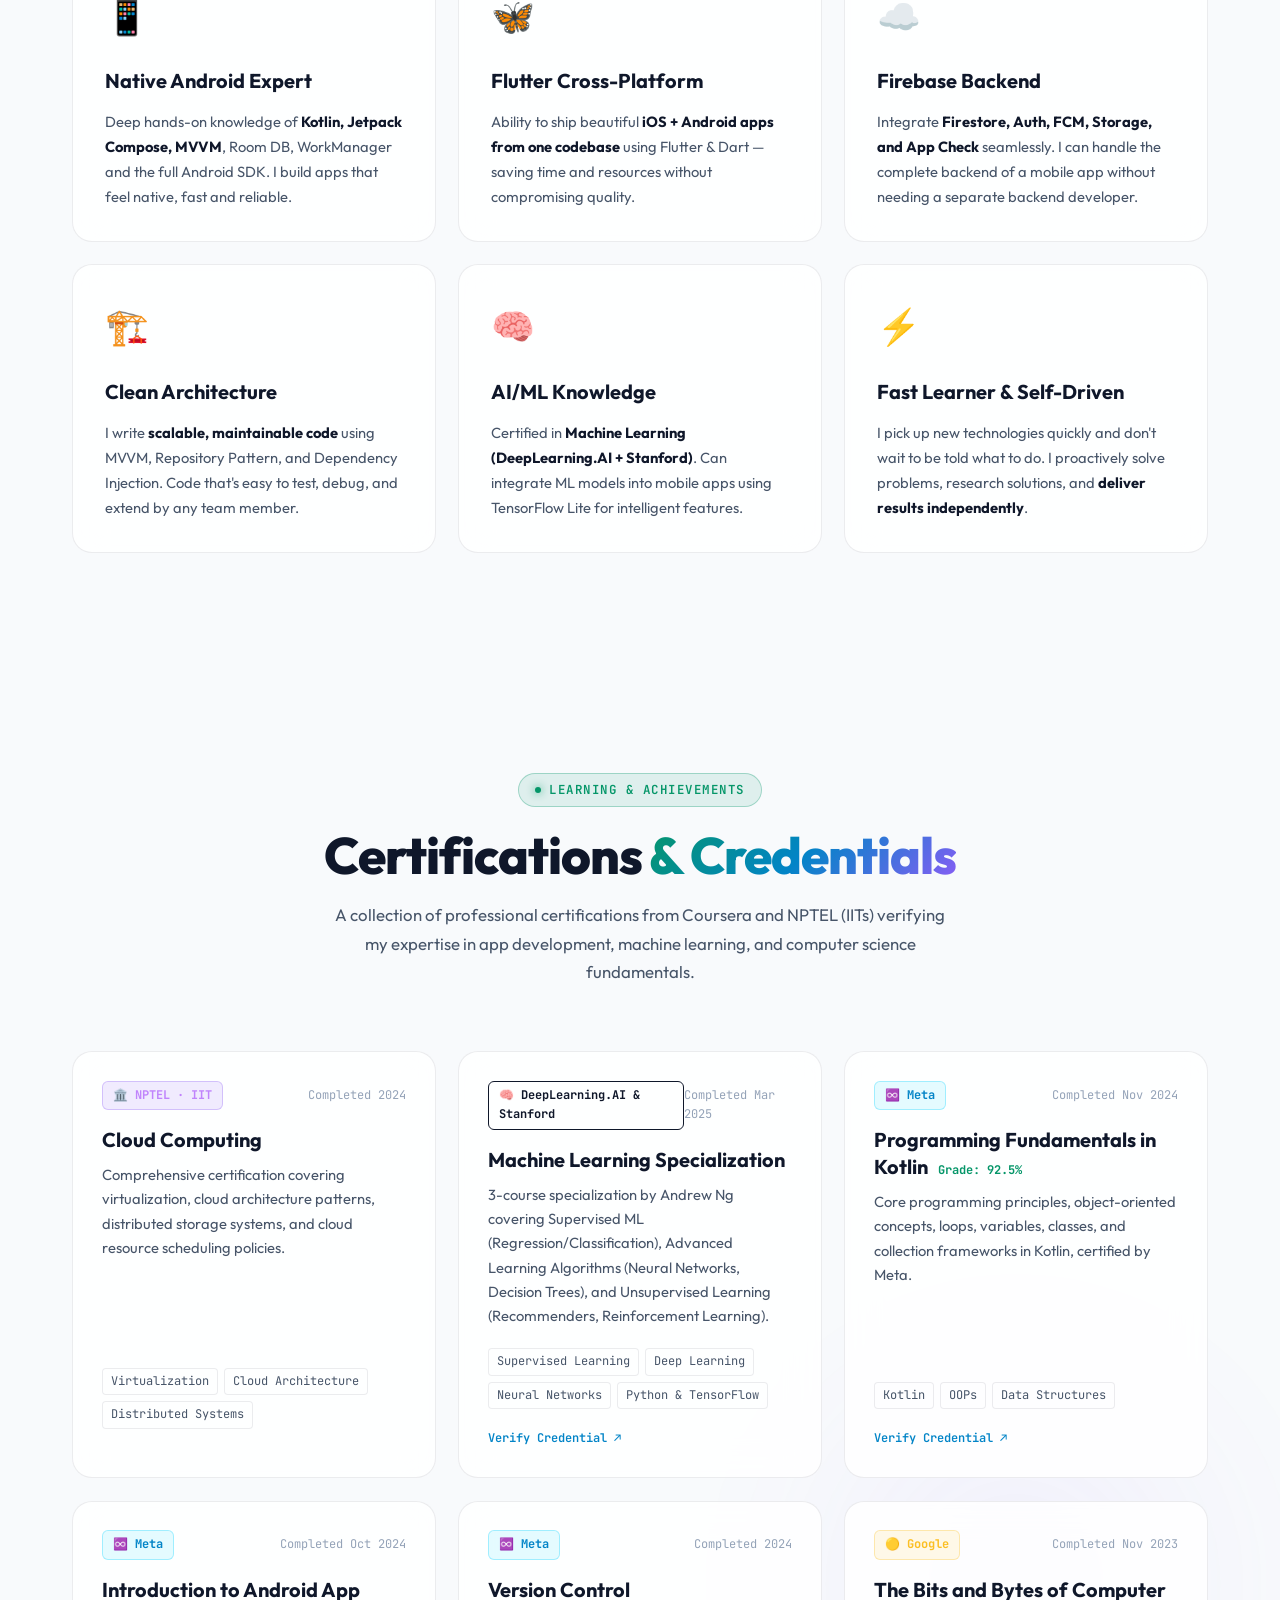
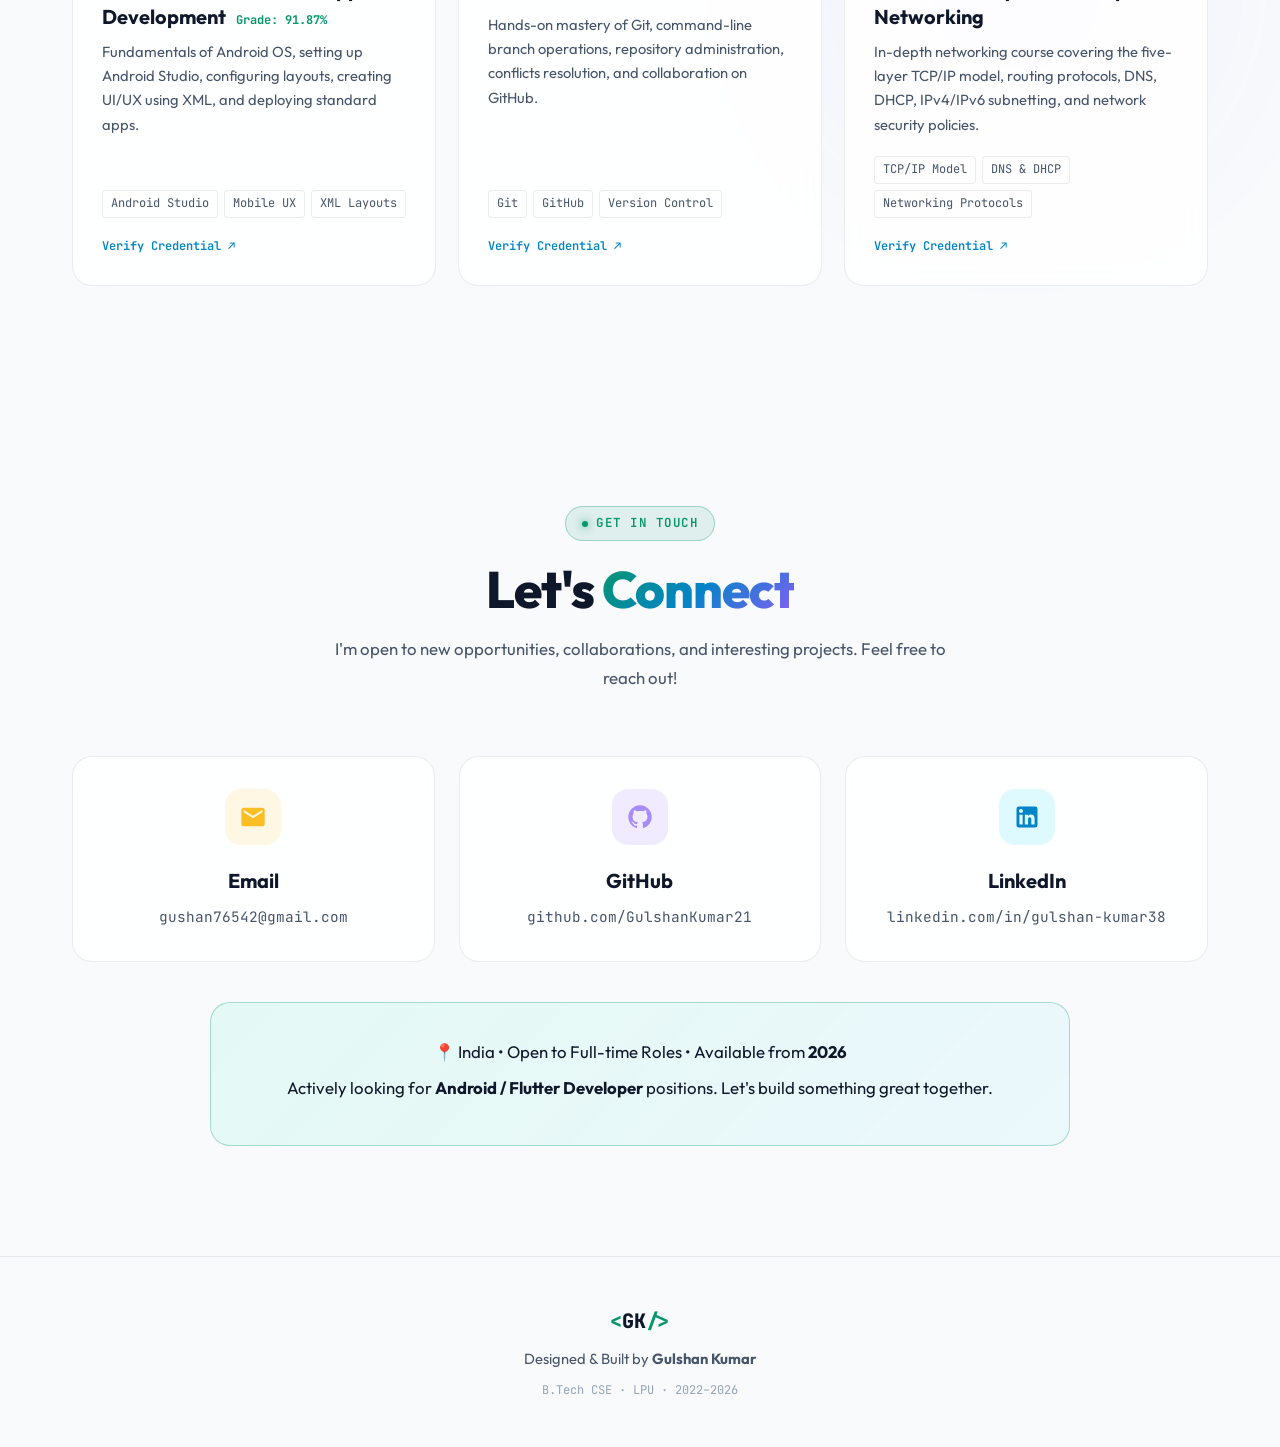
==== commit 610a87d4: "Implement 6 unique features: interactive app simulator, architecture pipeline, command palette, scan" ====
--- a/index.html
+++ b/index.html
@@ -36,11 +36,17 @@
       <ul class="nav-links" id="nav-links">
         <li><a href="#about" class="nav-link" id="nav-about">About</a></li>
         <li><a href="#skills" class="nav-link" id="nav-skills">Skills</a></li>
+        <li><a href="#pillars" class="nav-link" id="nav-pillars">Architecture</a></li>
         <li><a href="#projects" class="nav-link" id="nav-projects">Projects</a></li>
+        <li><a href="#simulator" class="nav-link" id="nav-simulator">App Demo 📱</a></li>
         <li><a href="#experience" class="nav-link" id="nav-experience">Experience</a></li>
         <li><a href="#certifications" class="nav-link" id="nav-certs">Certifications</a></li>
         <li><a href="#contact" class="nav-link" id="nav-contact">Contact</a></li>
       </ul>
+      <button id="nav-cmd-btn" class="nav-cmd-btn" title="Quick Actions (Ctrl+K)" aria-label="Open Command Palette">
+        <svg viewBox="0 0 24 24" fill="none" stroke="currentColor" stroke-width="2" width="14" height="14"><circle cx="11" cy="11" r="8"></circle><line x1="21" y1="21" x2="16.65" y2="16.65"></line></svg>
+        <kbd>Ctrl K</kbd>
+      </button>
       <button id="theme-toggle" class="theme-toggle" aria-label="Toggle theme">
         <svg class="sun-icon" viewBox="0 0 24 24" fill="none" stroke="currentColor" stroke-width="2" width="20" height="20"><circle cx="12" cy="12" r="5"></circle><line x1="12" y1="1" x2="12" y2="3"></line><line x1="12" y1="21" x2="12" y2="23"></line><line x1="4.22" y1="4.22" x2="5.64" y2="5.64"></line><line x1="18.36" y1="18.36" x2="19.78" y2="19.78"></line><line x1="1" y1="12" x2="3" y2="12"></line><line x1="21" y1="12" x2="23" y2="12"></line><line x1="4.22" y1="19.78" x2="5.64" y2="18.36"></line><line x1="18.36" y1="5.64" x2="19.78" y2="4.22"></line></svg>
         <svg class="moon-icon" viewBox="0 0 24 24" fill="none" stroke="currentColor" stroke-width="2" width="20" height="20"><path d="M21 12.79A9 9 0 1 1 11.21 3 7 7 0 0 0 21 12.79z"></path></svg>
@@ -271,6 +277,38 @@
           </div>
         </div>
       </div>
+
+      <!-- GitHub Live Coding Activity Bar -->
+      <div class="github-stats-bar" id="github-bar">
+        <div class="github-stats-inner">
+          <div class="github-user-info">
+            <div class="github-avatar-box">
+              <svg viewBox="0 0 24 24" fill="currentColor" width="28" height="28"><path d="M12 2A10 10 0 002 12c0 4.42 2.87 8.17 6.84 9.5.5.08.66-.23.66-.5v-1.69c-2.77.6-3.36-1.34-3.36-1.34-.46-1.16-1.11-1.47-1.11-1.47-.91-.62.07-.6.07-.6 1 .07 1.53 1.03 1.53 1.03.87 1.52 2.34 1.07 2.91.83.09-.65.35-1.09.63-1.34-2.22-.25-4.55-1.11-4.55-4.92 0-1.11.38-2 1.03-2.71-.1-.25-.45-1.29.1-2.64 0 0 .84-.27 2.75 1.02.79-.22 1.65-.33 2.5-.33.85 0 1.71.11 2.5.33 1.91-1.29 2.75-1.02 2.75-1.02.55 1.35.2 2.39.1 2.64.65.71 1.03 1.6 1.03 2.71 0 3.82-2.34 4.66-4.57 4.91.36.31.69.92.69 1.85V21c0 .27.16.59.67.5C19.14 20.16 22 16.42 22 12A10 10 0 0012 2z"/></svg>
+            </div>
+            <div>
+              <div class="github-handle">github.com/GulshanKumar21</div>
+              <div class="github-sub">Active Open Source &amp; Mobile Architecture Repositories</div>
+            </div>
+          </div>
+          <div class="github-metrics-row">
+            <div class="github-stat-pill">
+              <span class="lang-dot kotlin-dot"></span>
+              <span class="stat-text"><strong>Kotlin</strong> &bull; Native Android</span>
+            </div>
+            <div class="github-stat-pill">
+              <span class="lang-dot flutter-dot"></span>
+              <span class="stat-text"><strong>Dart</strong> &bull; Flutter Cross-Platform</span>
+            </div>
+            <div class="github-stat-pill">
+              <span class="lang-dot python-dot"></span>
+              <span class="stat-text"><strong>Python</strong> &bull; AI/ML Models</span>
+            </div>
+          </div>
+          <a href="https://github.com/GulshanKumar21" target="_blank" class="github-visit-btn">
+            View Repositories ↗
+          </a>
+        </div>
+      </div>
     </div>
   </section>
 
@@ -352,6 +390,65 @@
           <div class="pillar-glow security-glow"></div>
         </div>
       </div>
+
+      <!-- Interactive Data-Flow & Architecture Visualizer -->
+      <div class="arch-visualizer-container" id="arch-visualizer">
+        <div class="arch-header">
+          <span class="arch-tag">⚡ Interactive Data Pipeline</span>
+          <h3 class="arch-title">Offline-First Mobile Architecture Flow</h3>
+          <p class="arch-desc">Click any stage below to inspect how data seamlessly streams between UI, local reactive database, and background cloud sync.</p>
+        </div>
+
+        <div class="arch-pipeline">
+          <div class="arch-node active" data-node="ui" onclick="selectArchNode('ui')">
+            <div class="arch-node-num">01</div>
+            <div class="arch-node-icon">📱</div>
+            <div class="arch-node-name">UI Layer</div>
+            <div class="arch-node-tech">Jetpack Compose</div>
+          </div>
+          <div class="arch-connector"></div>
+          <div class="arch-node" data-node="viewmodel" onclick="selectArchNode('viewmodel')">
+            <div class="arch-node-num">02</div>
+            <div class="arch-node-icon">🧠</div>
+            <div class="arch-node-name">State &amp; Flow</div>
+            <div class="arch-node-tech">ViewModel + Coroutines</div>
+          </div>
+          <div class="arch-connector"></div>
+          <div class="arch-node" data-node="repository" onclick="selectArchNode('repository')">
+            <div class="arch-node-num">03</div>
+            <div class="arch-node-icon">🔄</div>
+            <div class="arch-node-name">Repository</div>
+            <div class="arch-node-tech">Single Source of Truth</div>
+          </div>
+          <div class="arch-connector"></div>
+          <div class="arch-node" data-node="room" onclick="selectArchNode('room')">
+            <div class="arch-node-num">04</div>
+            <div class="arch-node-icon">💾</div>
+            <div class="arch-node-name">Local DB</div>
+            <div class="arch-node-tech">Room SQLite Cache</div>
+          </div>
+          <div class="arch-connector"></div>
+          <div class="arch-node" data-node="sync" onclick="selectArchNode('sync')">
+            <div class="arch-node-num">05</div>
+            <div class="arch-node-icon">☁️</div>
+            <div class="arch-node-name">Background Sync</div>
+            <div class="arch-node-tech">WorkManager + Firebase</div>
+          </div>
+        </div>
+
+        <!-- Dynamic Architecture Inspector Box -->
+        <div class="arch-inspector" id="arch-inspector">
+          <div class="arch-inspector-header">
+            <div class="inspector-badge" id="inspector-badge">Stage 01 · UI Layer</div>
+            <div class="inspector-tech" id="inspector-tech">Jetpack Compose &bull; Material 3 Design Tokens</div>
+          </div>
+          <h4 class="inspector-heading" id="inspector-heading">Declarative, Unidirectional Data Flow</h4>
+          <p class="inspector-body" id="inspector-body">UI components observe reactive UI state flows emitted by ViewModels. Screens only render what the state holds, ensuring zero UI glitching, state desynchronization, or memory leaks.</p>
+          <div class="inspector-code" id="inspector-code">
+            <code>@Composable fun LeadScreen(viewModel: LeadViewModel = hiltViewModel()) { val uiState by viewModel.uiState.collectAsStateWithLifecycle() ... }</code>
+          </div>
+        </div>
+      </div>
     </div>
   </section>
 
@@ -401,11 +498,29 @@
               <span class="tech-pill">Google Maps API</span>
               <span class="tech-pill">Firebase</span>
             </div>
+            <div class="project-prod-metrics">
+              <div class="prod-metric-item">
+                <span class="metric-label">Target SDK</span>
+                <span class="metric-val">Android 14+ (API 34)</span>
+              </div>
+              <div class="prod-metric-item">
+                <span class="metric-label">UI Toolkit</span>
+                <span class="metric-val">100% Jetpack Compose</span>
+              </div>
+              <div class="prod-metric-item">
+                <span class="metric-label">Offline Ready</span>
+                <span class="metric-val">Room DB Reactive</span>
+              </div>
+            </div>
             <div class="project-links">
               <a href="https://play.google.com/store/apps/details?id=com.wildlife.zooexplorer" target="_blank" class="project-link-btn playstore-btn">
                 <svg viewBox="0 0 24 24" fill="currentColor" width="18" height="18"><path d="M3.18 23.76c.31.17.65.24 1 .21l12.02-9.01-2.54-2.54L3.18 23.76zm-1.69-20.1C1.18 4 1 4.54 1 5.22v13.56c0 .68.18 1.22.49 1.56l.08.08 7.6-7.6v-.18L1.57 3.58l-.08.08zm19.01 8.65l-2.17-1.24-2.43 2.43 2.43 2.43 2.19-1.25c.62-.36.62-.94 0-1.37zM4.18.24L16.2 9.25l-2.54 2.54L1.57 3.57A1.22 1.22 0 013.18.24z"/></svg>
                 Get it on Google Play ↗
               </a>
+              <button type="button" class="project-link-btn qr-btn" id="open-zoo-qr" title="Scan QR Code to install ZooVerse">
+                <svg viewBox="0 0 24 24" fill="currentColor" width="16" height="16"><path d="M3 3h8v8H3V3zm2 2v4h4V5H5zm8-2h8v8h-8V3zm2 2v4h4V5h-4zM3 13h8v8H3v-8zm2 2v4h4v-4H5zm13-2h3v2h-3v-2zm-5 5h2v3h-2v-3zm2-3h3v3h-3v-3zm3 3h3v3h-3v-3zm-5-5h2v2h-2v-2zm5-2h3v2h-3v-2z"/></svg>
+                Scan QR to Test
+              </button>
             </div>
           </div>
         </div>
@@ -442,10 +557,27 @@
               <span class="tech-pill">Firebase</span>
               <span class="tech-pill">MVVM</span>
             </div>
+            <div class="project-prod-metrics">
+              <div class="prod-metric-item">
+                <span class="metric-label">Deployment</span>
+                <span class="metric-val">Enterprise Production</span>
+              </div>
+              <div class="prod-metric-item">
+                <span class="metric-label">Sync Engine</span>
+                <span class="metric-val">WorkManager + Flow</span>
+              </div>
+              <div class="prod-metric-item">
+                <span class="metric-label">Storage</span>
+                <span class="metric-val">EncryptedSharedPrefs</span>
+              </div>
+            </div>
             <div class="project-links">
               <span class="project-tag-pill">
                 💼 Production App &bull; Adyapan Edutech
               </span>
+              <a href="#simulator" class="project-link-btn simulator-quick-btn" onclick="if(window.switchSimulatorApp) window.switchSimulatorApp('leaddialer')">
+                <span>📱 Live Demo</span>
+              </a>
             </div>
           </div>
         </div>
@@ -558,6 +690,86 @@
     </div>
   </section>
 
+  <!-- Interactive App Demo Simulator Section -->
+  <section class="section simulator-section" id="simulator">
+    <div class="container">
+      <div class="section-header">
+        <span class="section-tag">Interactive Preview</span>
+        <h2 class="section-title">Experience Apps <span class="gradient-text">In Action</span></h2>
+        <p class="section-subtitle">Interact with live simulated interfaces of ZooVerse and LeadDialer to explore their features, UI screens, and offline-first workflows.</p>
+      </div>
+
+      <div class="simulator-wrapper">
+        <!-- Simulator Controls & Feature Highlights -->
+        <div class="simulator-controls">
+          <div class="sim-app-selector">
+            <button class="sim-app-tab active" id="sim-tab-zoo" onclick="switchSimulatorApp('zooverse')">
+              <span class="sim-tab-icon">🦁</span>
+              <div class="sim-tab-info">
+                <strong>ZooVerse</strong>
+                <span>Google Play Guide App</span>
+              </div>
+            </button>
+            <button class="sim-app-tab" id="sim-tab-lead" onclick="switchSimulatorApp('leaddialer')">
+              <span class="sim-tab-icon">📞</span>
+              <div class="sim-tab-info">
+                <strong>LeadDialer</strong>
+                <span>Enterprise Android CRM</span>
+              </div>
+            </button>
+          </div>
+
+          <div class="sim-screen-picker">
+            <div class="sim-screen-title">Switch App Screen:</div>
+            <div class="sim-screen-buttons" id="sim-screen-buttons">
+              <!-- Dynamically populated by JS -->
+            </div>
+          </div>
+
+          <div class="sim-feature-card">
+            <div class="sim-feature-badge" id="sim-feature-badge">Feature Highlight</div>
+            <h4 id="sim-feature-title">Smart GPS Zoo Navigation</h4>
+            <p id="sim-feature-desc">Interactive Google Maps SDK integration with custom vector markers, geofenced discovery alerts, and offline caching for seamless visitor guidance.</p>
+            <div class="sim-feature-tags" id="sim-feature-tags">
+              <span class="sim-tag">Google Maps API</span>
+              <span class="sim-tag">Room DB Cache</span>
+              <span class="sim-tag">Jetpack Compose</span>
+            </div>
+          </div>
+        </div>
+
+        <!-- Simulated Smartphone Device -->
+        <div class="phone-device-container">
+          <div class="phone-device">
+            <div class="phone-frame">
+              <div class="phone-speaker"></div>
+              <div class="phone-camera"></div>
+              <div class="phone-screen" id="phone-screen">
+                <!-- Status Bar -->
+                <div class="phone-status-bar">
+                  <span class="phone-time">12:00</span>
+                  <div class="phone-icons">
+                    <span>5G</span>
+                    <svg viewBox="0 0 24 24" fill="currentColor" width="13" height="13"><path d="M12 3c-4.97 0-9 4.03-9 9 0 2.12.74 4.07 1.97 5.61L4.35 19.4c-.39.39-.39 1.02 0 1.41.39.39 1.02.39 1.41 0l1.9-1.9C9.28 19.58 10.59 20 12 20c4.97 0 9-4.03 9-9s-4.03-9-9-9z"/></svg>
+                    <span class="phone-battery">100%</span>
+                  </div>
+                </div>
+
+                <!-- Screen Viewport Container -->
+                <div class="phone-content" id="phone-screen-content">
+                  <!-- Dynamic screens injected via JS -->
+                </div>
+
+                <!-- Home Navigation Bar -->
+                <div class="phone-home-indicator"></div>
+              </div>
+            </div>
+          </div>
+        </div>
+      </div>
+    </div>
+  </section>
+
   <!-- Experience Section -->
 
 
@@ -847,6 +1059,61 @@
   </footer>
 
 
+  <!-- QR Code Modal (ZooVerse on Play Store) -->
+  <div class="modal-overlay" id="qr-modal" aria-hidden="true">
+    <div class="modal-card">
+      <button class="modal-close" id="close-qr-modal" aria-label="Close modal">&times;</button>
+      <div class="modal-header">
+        <div class="modal-badge">🟢 Google Play Store</div>
+        <h3>Test ZooVerse on Device</h3>
+        <p>Scan with your phone camera to open and install ZooVerse directly from Google Play Store.</p>
+      </div>
+      <div class="modal-qr-box">
+        <div class="qr-frame">
+          <img src="https://api.qrserver.com/v1/create-qr-code/?size=220x220&data=https%3A%2F%2Fplay.google.com%2Fstore%2Fapps%2Fdetails%3Fid%3Dcom.wildlife.zooexplorer" alt="ZooVerse Play Store QR Code" class="qr-image" width="200" height="200" />
+        </div>
+        <div class="qr-package-info">
+          <code>Package: com.wildlife.zooexplorer</code>
+        </div>
+      </div>
+      <div class="modal-actions">
+        <button type="button" class="btn btn-primary btn-copy-link" id="copy-playstore-link">
+          <svg viewBox="0 0 24 24" fill="currentColor" width="16" height="16"><path d="M16 1H4c-1.1 0-2 .9-2 2v14h2V3h12V1zm3 4H8c-1.1 0-2 .9-2 2v14c0 1.1.9 2 2 2h11c1.1 0 2-.9 2-2V7c0-1.1-.9-2-2-2zm0 16H8V7h11v14z"/></svg>
+          <span id="copy-btn-text">Copy Play Store Link</span>
+        </button>
+        <a href="https://play.google.com/store/apps/details?id=com.wildlife.zooexplorer" target="_blank" class="btn btn-secondary">
+          Open Store ↗
+        </a>
+      </div>
+    </div>
+  </div>
+
+  <!-- Command Palette Modal (Ctrl + K / Cmd + K) -->
+  <div class="palette-overlay" id="cmd-palette" aria-hidden="true">
+    <div class="palette-card">
+      <div class="palette-search-box">
+        <svg viewBox="0 0 24 24" fill="none" stroke="currentColor" stroke-width="2" width="18" height="18"><circle cx="11" cy="11" r="8"></circle><line x1="21" y1="21" x2="16.65" y2="16.65"></line></svg>
+        <input type="text" id="palette-search" placeholder="Type a command or jump to... (e.g. resume, zoo, email)" autocomplete="off" />
+        <span class="palette-esc-hint">ESC to close</span>
+      </div>
+      <div class="palette-list" id="palette-list">
+        <!-- Populated via JS -->
+      </div>
+      <div class="palette-footer">
+        <span>Navigation: <kbd>↑</kbd> <kbd>↓</kbd></span>
+        <span>Select: <kbd>↵</kbd></span>
+        <span>Close: <kbd>esc</kbd></span>
+      </div>
+    </div>
+  </div>
+
+  <!-- Floating Command Palette Launcher Pill -->
+  <button class="floating-palette-trigger" id="floating-cmd-btn" aria-label="Open Command Palette" title="Quick Actions (Ctrl + K)">
+    <svg viewBox="0 0 24 24" fill="none" stroke="currentColor" stroke-width="2" width="16" height="16"><circle cx="11" cy="11" r="8"></circle><line x1="21" y1="21" x2="16.65" y2="16.65"></line></svg>
+    <span>Quick Actions</span>
+    <kbd>Ctrl K</kbd>
+  </button>
+
   <script src="script.js"></script>
 </body>
 </html>
--- a/style.css
+++ b/style.css
@@ -51,6 +51,23 @@
   /* Fonts */
   --font-main: 'Outfit', -apple-system, BlinkMacSystemFont, sans-serif;
   --font-mono: 'JetBrains Mono', monospace;
+
+  /* ===== STANDARDIZED TYPOGRAPHIC SCALE ===== */
+  --fs-hero-title: clamp(2.8rem, 6vw, 4.4rem);
+  --fs-hero-sub: clamp(1.15rem, 2.4vw, 1.4rem);
+  --fs-hero-desc: 1.08rem;
+
+  --fs-section-tag: 0.78rem;
+  --fs-section-title: clamp(2.2rem, 4.5vw, 3.2rem);
+  --fs-section-sub: 1.05rem;
+
+  --fs-card-title: 1.25rem;
+  --fs-card-sub: 0.90rem;
+  --fs-card-body: 0.92rem;
+
+  --fs-tag: 0.75rem;
+  --fs-meta: 0.75rem;
+  --fs-btn: 0.88rem;
 
   /* Transitions */
   --t-fast: all 0.2s cubic-bezier(0.16, 1, 0.3, 1);
@@ -186,7 +203,7 @@
   align-items: center;
   gap: 8px;
   font-family: var(--font-mono);
-  font-size: 0.78rem;
+  font-size: var(--fs-section-tag);
   font-weight: 600;
   text-transform: uppercase;
   letter-spacing: 1.5px;
@@ -206,7 +223,7 @@
   box-shadow: 0 0 10px var(--primary);
 }
 .section-title {
-  font-size: clamp(2.2rem, 4.5vw, 3.2rem);
+  font-size: var(--fs-section-title);
   font-weight: 800;
   line-height: 1.15;
   letter-spacing: -0.02em;
@@ -219,7 +236,7 @@
   background-clip: text;
 }
 .section-subtitle {
-  font-size: 1.05rem;
+  font-size: var(--fs-section-sub);
   color: var(--text-secondary);
   max-width: 620px;
   margin: 1rem auto 0;
@@ -406,7 +423,7 @@
   background: rgba(0, 245, 155, 0.08);
   border: 1px solid rgba(0, 245, 155, 0.25);
   font-family: var(--font-mono);
-  font-size: 0.82rem;
+  font-size: var(--fs-tag);
   font-weight: 600;
   color: var(--primary);
   margin: 0 auto 2rem;
@@ -425,7 +442,7 @@
 }
 
 .hero-title {
-  font-size: clamp(2.8rem, 6vw, 4.4rem);
+  font-size: var(--fs-hero-title);
   font-weight: 800;
   line-height: 1.15;
   letter-spacing: -0.03em;
@@ -436,7 +453,7 @@
 
 .hero-subtitle {
   font-family: var(--font-mono);
-  font-size: clamp(1.15rem, 2.4vw, 1.5rem);
+  font-size: var(--fs-hero-sub);
   font-weight: 600;
   color: var(--cyan);
   display: flex;
@@ -462,7 +479,7 @@
 }
 
 .hero-desc {
-  font-size: 1.12rem;
+  font-size: var(--fs-hero-desc);
   color: var(--text-secondary);
   line-height: 1.8;
   margin: 0 auto 2.5rem;
@@ -494,7 +511,7 @@
   padding: 13px 28px;
   border-radius: 14px;
   font-family: var(--font-main);
-  font-size: 0.94rem;
+  font-size: var(--fs-btn);
   font-weight: 600;
   text-decoration: none;
   cursor: pointer;
@@ -585,7 +602,7 @@
   margin-bottom: 4px;
 }
 .stat-label {
-  font-size: 0.82rem;
+  font-size: var(--fs-meta);
   color: var(--text-secondary);
   font-weight: 600;
   line-height: 1.3;
@@ -604,7 +621,7 @@
   align-items: center;
 }
 .about-text p {
-  font-size: 1.02rem;
+  font-size: var(--fs-hero-desc);
   color: var(--text-secondary);
   line-height: 1.8;
   margin-bottom: 1.4rem;
@@ -641,13 +658,13 @@
 }
 .info-label {
   display: block;
-  font-size: 0.72rem;
+  font-size: var(--fs-meta);
   text-transform: uppercase;
   letter-spacing: 0.5px;
   color: var(--text-muted);
 }
 .info-value {
-  font-size: 0.88rem;
+  font-size: var(--fs-card-sub);
   font-weight: 600;
   color: var(--text-primary);
 }
@@ -696,7 +713,7 @@
   border: none;
   color: var(--text-muted);
   font-family: var(--font-mono);
-  font-size: 0.76rem;
+  font-size: var(--fs-tag);
   padding: 5px 12px;
   border-radius: 6px;
   cursor: pointer;
@@ -783,7 +800,7 @@
 .ai-icon { background: rgba(192, 132, 252, 0.15); color: #c084fc; }
 
 .skill-cat-header h3 {
-  font-size: 1.2rem;
+  font-size: var(--fs-card-title);
   font-weight: 700;
   color: var(--text-primary);
 }
@@ -795,7 +812,7 @@
 }
 .skill-tag {
   font-family: var(--font-mono);
-  font-size: 0.78rem;
+  font-size: var(--fs-tag);
   color: var(--text-secondary);
   background: rgba(255, 255, 255, 0.04);
   border: 1px solid var(--border-color);
@@ -886,7 +903,7 @@
 }
 
 .pillar-card h3 {
-  font-size: 1.3rem;
+  font-size: var(--fs-card-title);
   font-weight: 700;
   color: var(--text-primary);
   margin-bottom: 0.8rem;
@@ -894,7 +911,7 @@
 }
 
 .pillar-card p {
-  font-size: 0.94rem;
+  font-size: var(--fs-card-body);
   color: var(--text-secondary);
   line-height: 1.7;
   margin-bottom: 1.5rem;
@@ -914,7 +931,7 @@
 }
 .pillar-tech-tag {
   font-family: var(--font-mono);
-  font-size: 0.74rem;
+  font-size: var(--fs-tag);
   font-weight: 600;
   color: var(--text-secondary);
   background: rgba(255, 255, 255, 0.04);
@@ -959,7 +976,7 @@
 }
 .filter-btn {
   font-family: var(--font-mono);
-  font-size: 0.82rem;
+  font-size: var(--fs-btn);
   font-weight: 600;
   color: var(--text-secondary);
   background: var(--bg-card);
@@ -1088,7 +1105,7 @@
 }
 .project-type {
   font-family: var(--font-mono);
-  font-size: 0.68rem;
+  font-size: var(--fs-tag);
   font-weight: 700;
   padding: 3px 9px;
   border-radius: 6px;
@@ -1135,25 +1152,25 @@
 
 .project-date {
   font-family: var(--font-mono);
-  font-size: 0.72rem;
+  font-size: var(--fs-meta);
   color: var(--text-muted);
 }
 
 .project-title {
-  font-size: 1.3rem;
+  font-size: var(--fs-card-title);
   font-weight: 700;
   color: var(--text-primary);
   margin-bottom: 0.75rem;
   line-height: 1.25;
 }
 .title-sub {
-  font-size: 0.95rem;
+  font-size: var(--fs-card-sub);
   font-weight: 400;
   color: var(--text-secondary);
 }
 
 .project-desc {
-  font-size: 0.92rem;
+  font-size: var(--fs-card-body);
   color: var(--text-secondary);
   line-height: 1.7;
   margin-bottom: 1.4rem;
@@ -1171,7 +1188,7 @@
 }
 .feature-item {
   font-family: var(--font-mono);
-  font-size: 0.76rem;
+  font-size: var(--fs-tag);
   color: var(--text-secondary);
   background: rgba(255, 255, 255, 0.04);
   border: 1px solid var(--border-color);
@@ -1193,7 +1210,7 @@
 }
 .tech-pill {
   font-family: var(--font-mono);
-  font-size: 0.72rem;
+  font-size: var(--fs-tag);
   font-weight: 600;
   color: var(--primary);
   background: var(--primary-subtle);
@@ -1207,7 +1224,7 @@
   align-items: center;
   gap: 6px;
   font-family: var(--font-mono);
-  font-size: 0.75rem;
+  font-size: var(--fs-meta);
   color: var(--text-muted);
   margin-top: auto;
   padding-top: 0.8rem;
@@ -1229,7 +1246,7 @@
   padding: 10px 20px;
   border-radius: 12px;
   font-family: var(--font-mono);
-  font-size: 0.84rem;
+  font-size: var(--fs-btn);
   font-weight: 700;
   text-decoration: none;
   transition: var(--t-fast);
@@ -1253,7 +1270,7 @@
   padding: 8px 16px;
   border-radius: 10px;
   font-family: var(--font-mono);
-  font-size: 0.8rem;
+  font-size: var(--fs-tag);
   font-weight: 600;
   color: #4ade80;
   background: rgba(34, 197, 94, 0.1);
@@ -1330,19 +1347,19 @@
   margin-bottom: 1.2rem;
 }
 .exp-title {
-  font-size: 1.25rem;
+  font-size: var(--fs-card-title);
   font-weight: 700;
   color: var(--text-primary);
   margin-bottom: 4px;
 }
 .exp-company {
   font-family: var(--font-mono);
-  font-size: 0.85rem;
+  font-size: var(--fs-card-sub);
   color: var(--cyan);
 }
 .exp-duration {
   font-family: var(--font-mono);
-  font-size: 0.78rem;
+  font-size: var(--fs-meta);
   font-weight: 600;
   padding: 4px 12px;
   border-radius: 100px;
@@ -1358,7 +1375,7 @@
 }
 
 .exp-desc {
-  font-size: 0.95rem;
+  font-size: var(--fs-card-body);
   color: var(--text-secondary);
   line-height: 1.75;
   margin-bottom: 1.4rem;
@@ -1374,7 +1391,7 @@
   margin-bottom: 1.4rem;
 }
 .resp-item {
-  font-size: 0.88rem;
+  font-size: var(--fs-card-body);
   color: var(--text-secondary);
   padding: 8px 14px;
   border-radius: 8px;
@@ -1395,7 +1412,7 @@
 }
 .skill-pill {
   font-family: var(--font-mono);
-  font-size: 0.74rem;
+  font-size: var(--fs-tag);
   color: var(--text-secondary);
   background: rgba(255, 255, 255, 0.04);
   border: 1px solid var(--border-color);
@@ -1447,13 +1464,13 @@
   display: block;
 }
 .bring-card h3 {
-  font-size: 1.1rem;
+  font-size: var(--fs-card-title);
   font-weight: 700;
   color: var(--text-primary);
   margin-bottom: 0.75rem;
 }
 .bring-card p {
-  font-size: 0.88rem;
+  font-size: var(--fs-card-body);
   color: var(--text-secondary);
   line-height: 1.7;
 }
@@ -1497,7 +1514,7 @@
 }
 .cert-platform {
   font-family: var(--font-mono);
-  font-size: 0.74rem;
+  font-size: var(--fs-tag);
   font-weight: 700;
   padding: 4px 10px;
   border-radius: 6px;
@@ -1521,11 +1538,11 @@
 
 .cert-date {
   font-family: var(--font-mono);
-  font-size: 0.72rem;
+  font-size: var(--fs-meta);
   color: var(--text-muted);
 }
 .cert-title {
-  font-size: 1.05rem;
+  font-size: var(--fs-card-title);
   font-weight: 700;
   color: var(--text-primary);
   margin-bottom: 0.6rem;
@@ -1533,13 +1550,13 @@
 }
 .cert-grade {
   font-family: var(--font-mono);
-  font-size: 0.72rem;
+  font-size: var(--fs-meta);
   color: var(--primary);
   display: inline-block;
   margin-left: 6px;
 }
 .cert-desc {
-  font-size: 0.84rem;
+  font-size: var(--fs-card-body);
   color: var(--text-secondary);
   line-height: 1.65;
   margin-bottom: 1.2rem;
@@ -1553,7 +1570,7 @@
 }
 .cert-skill-tag {
   font-family: var(--font-mono);
-  font-size: 0.7rem;
+  font-size: var(--fs-tag);
   color: var(--text-secondary);
   background: rgba(255, 255, 255, 0.03);
   border: 1px solid var(--border-color);
@@ -1562,7 +1579,7 @@
 }
 .cert-link {
   font-family: var(--font-mono);
-  font-size: 0.78rem;
+  font-size: var(--fs-meta);
   font-weight: 600;
   color: var(--cyan);
   text-decoration: none;
@@ -1616,13 +1633,13 @@
 .linkedin-icon { background: rgba(0, 210, 255, 0.12); color: var(--cyan); }
 
 .contact-card h3 {
-  font-size: 1.1rem;
+  font-size: var(--fs-card-title);
   font-weight: 700;
   margin-bottom: 0.5rem;
 }
 .contact-link {
   font-family: var(--font-mono);
-  font-size: 0.85rem;
+  font-size: var(--fs-card-sub);
   color: var(--text-secondary);
   text-decoration: none;
   transition: var(--t-fast);
@@ -1642,12 +1659,12 @@
   margin: 0 auto;
 }
 .contact-cta p {
-  font-size: 1.05rem;
+  font-size: var(--fs-section-sub);
   color: var(--text-primary);
   margin-bottom: 0.5rem;
 }
 .contact-sub {
-  font-size: 0.92rem;
+  font-size: var(--fs-card-body);
   color: var(--text-secondary);
 }
 
@@ -1667,18 +1684,18 @@
 }
 .footer-logo {
   font-family: var(--font-mono);
-  font-size: 1.2rem;
+  font-size: var(--fs-card-title);
   font-weight: 800;
   color: var(--text-primary);
   text-decoration: none;
 }
 .footer-text {
-  font-size: 0.9rem;
+  font-size: var(--fs-card-body);
   color: var(--text-secondary);
 }
 .footer-sub {
   font-family: var(--font-mono);
-  font-size: 0.78rem;
+  font-size: var(--fs-meta);
   color: var(--text-muted);
 }
 
@@ -1725,6 +1742,1208 @@
 }
 [data-theme="light"] .code-card {
   background: #1e1e2e;
+}
+
+/* ===== PRODUCTION METRICS (INSIDE FLAGSHIP CARDS) ===== */
+.project-prod-metrics {
+  display: grid;
+  grid-template-columns: repeat(3, 1fr);
+  gap: 8px;
+  background: rgba(255, 255, 255, 0.02);
+  border: 1px solid var(--border-color);
+  border-radius: 12px;
+  padding: 10px 14px;
+  margin-bottom: 1.2rem;
+}
+.prod-metric-item {
+  display: flex;
+  flex-direction: column;
+  gap: 2px;
+}
+.metric-label {
+  font-family: var(--font-mono);
+  font-size: var(--fs-meta);
+  color: var(--text-muted);
+  text-transform: uppercase;
+  letter-spacing: 0.5px;
+}
+.metric-val {
+  font-family: var(--font-mono);
+  font-size: var(--fs-tag);
+  font-weight: 600;
+  color: var(--text-primary);
+  white-space: nowrap;
+  overflow: hidden;
+  text-overflow: ellipsis;
+}
+.qr-btn {
+  background: rgba(0, 210, 255, 0.08);
+  color: var(--cyan);
+  border: 1px solid rgba(0, 210, 255, 0.3);
+  cursor: pointer;
+}
+.qr-btn:hover {
+  background: rgba(0, 210, 255, 0.16);
+  border-color: var(--cyan);
+  transform: translateY(-2px);
+  box-shadow: 0 6px 20px rgba(0, 210, 255, 0.25);
+}
+.simulator-quick-btn {
+  background: rgba(251, 191, 36, 0.08);
+  color: #fbbf24;
+  border: 1px solid rgba(251, 191, 36, 0.3);
+  cursor: pointer;
+}
+.simulator-quick-btn:hover {
+  background: rgba(251, 191, 36, 0.16);
+  border-color: #fbbf24;
+  transform: translateY(-2px);
+  box-shadow: 0 6px 20px rgba(251, 191, 36, 0.25);
+}
+
+/* ===== GITHUB LIVE ACTIVITY BAR ===== */
+.github-stats-bar {
+  margin-top: 2rem;
+  background: var(--bg-card);
+  backdrop-filter: blur(16px);
+  border: 1px solid var(--border-color);
+  border-radius: 20px;
+  padding: 1.4rem 2rem;
+  transition: var(--t-normal);
+}
+.github-stats-bar:hover {
+  border-color: rgba(139, 92, 246, 0.4);
+  box-shadow: 0 16px 40px rgba(0, 0, 0, 0.4), 0 0 30px rgba(139, 92, 246, 0.15);
+}
+.github-stats-inner {
+  display: flex;
+  align-items: center;
+  justify-content: space-between;
+  gap: 1.5rem;
+  flex-wrap: wrap;
+}
+.github-user-info {
+  display: flex;
+  align-items: center;
+  gap: 14px;
+}
+.github-avatar-box {
+  width: 46px;
+  height: 46px;
+  border-radius: 12px;
+  background: rgba(139, 92, 246, 0.15);
+  color: #c084fc;
+  display: flex;
+  align-items: center;
+  justify-content: center;
+  border: 1px solid rgba(139, 92, 246, 0.3);
+}
+.github-handle {
+  font-family: var(--font-mono);
+  font-size: var(--fs-card-sub);
+  font-weight: 700;
+  color: var(--text-primary);
+}
+.github-sub {
+  font-size: var(--fs-meta);
+  color: var(--text-secondary);
+}
+.github-metrics-row {
+  display: flex;
+  align-items: center;
+  gap: 10px;
+  flex-wrap: wrap;
+}
+.github-stat-pill {
+  display: flex;
+  align-items: center;
+  gap: 6px;
+  font-family: var(--font-mono);
+  font-size: var(--fs-tag);
+  color: var(--text-secondary);
+  background: rgba(255, 255, 255, 0.03);
+  border: 1px solid var(--border-color);
+  padding: 5px 12px;
+  border-radius: 8px;
+}
+.lang-dot {
+  width: 8px;
+  height: 8px;
+  border-radius: 50%;
+}
+.kotlin-dot { background: var(--android); box-shadow: 0 0 8px var(--android); }
+.flutter-dot { background: var(--flutter); box-shadow: 0 0 8px var(--flutter); }
+.python-dot { background: #fbbf24; box-shadow: 0 0 8px #fbbf24; }
+
+.github-visit-btn {
+  font-family: var(--font-mono);
+  font-size: var(--fs-btn);
+  font-weight: 700;
+  color: #c084fc;
+  background: rgba(139, 92, 246, 0.12);
+  border: 1px solid rgba(139, 92, 246, 0.35);
+  padding: 8px 18px;
+  border-radius: 10px;
+  text-decoration: none;
+  transition: var(--t-fast);
+}
+.github-visit-btn:hover {
+  background: rgba(139, 92, 246, 0.25);
+  border-color: #c084fc;
+  transform: translateY(-2px);
+}
+
+/* ===== INTERACTIVE ARCHITECTURE PIPELINE ===== */
+.arch-visualizer-container {
+  margin-top: 3.5rem;
+  background: var(--bg-card);
+  backdrop-filter: blur(16px);
+  border: 1px solid var(--border-color);
+  border-radius: 24px;
+  padding: 2.5rem;
+  position: relative;
+  overflow: hidden;
+}
+.arch-header {
+  text-align: center;
+  margin-bottom: 2.5rem;
+}
+.arch-tag {
+  font-family: var(--font-mono);
+  font-size: var(--fs-section-tag);
+  font-weight: 600;
+  text-transform: uppercase;
+  color: var(--primary);
+  background: var(--primary-subtle);
+  border: 1px solid var(--primary-border);
+  padding: 4px 14px;
+  border-radius: 100px;
+  display: inline-block;
+  margin-bottom: 0.8rem;
+}
+.arch-title {
+  font-size: var(--fs-card-title);
+  font-weight: 700;
+  color: var(--text-primary);
+  margin-bottom: 0.5rem;
+}
+.arch-desc {
+  font-size: var(--fs-card-body);
+  color: var(--text-secondary);
+  max-width: 650px;
+  margin: 0 auto;
+}
+
+.arch-pipeline {
+  display: flex;
+  align-items: center;
+  justify-content: space-between;
+  gap: 10px;
+  margin-bottom: 2.2rem;
+  overflow-x: auto;
+  padding: 10px 4px;
+}
+.arch-node {
+  flex: 1;
+  min-width: 140px;
+  background: rgba(255, 255, 255, 0.03);
+  border: 1px solid var(--border-color);
+  border-radius: 16px;
+  padding: 1.2rem 1rem;
+  text-align: center;
+  cursor: pointer;
+  transition: var(--t-fast);
+  position: relative;
+}
+.arch-node:hover {
+  transform: translateY(-4px);
+  background: var(--bg-card-hover);
+  border-color: rgba(0, 245, 155, 0.3);
+}
+.arch-node.active {
+  background: rgba(0, 245, 155, 0.1);
+  border-color: var(--primary);
+  box-shadow: 0 10px 30px rgba(0, 245, 155, 0.2);
+}
+.arch-node-num {
+  font-family: var(--font-mono);
+  font-size: var(--fs-meta);
+  font-weight: 700;
+  color: var(--primary);
+  margin-bottom: 6px;
+}
+.arch-node-icon {
+  font-size: 1.6rem;
+  margin-bottom: 6px;
+}
+.arch-node-name {
+  font-weight: 700;
+  font-size: var(--fs-card-sub);
+  color: var(--text-primary);
+  margin-bottom: 4px;
+}
+.arch-node-tech {
+  font-family: var(--font-mono);
+  font-size: var(--fs-meta);
+  color: var(--text-muted);
+}
+.arch-connector {
+  width: 28px;
+  height: 2px;
+  background: linear-gradient(90deg, var(--border-color), var(--primary-border));
+  flex-shrink: 0;
+  position: relative;
+}
+.arch-connector::after {
+  content: '';
+  position: absolute;
+  right: 0;
+  top: -3px;
+  width: 6px;
+  height: 6px;
+  border-top: 2px solid var(--primary-border);
+  border-right: 2px solid var(--primary-border);
+  transform: rotate(45deg);
+}
+
+.arch-inspector {
+  background: rgba(10, 11, 18, 0.85);
+  border: 1px solid var(--border-color);
+  border-radius: 18px;
+  padding: 1.8rem;
+  position: relative;
+  transition: var(--t-normal);
+}
+.arch-inspector-header {
+  display: flex;
+  align-items: center;
+  justify-content: space-between;
+  margin-bottom: 1rem;
+  flex-wrap: wrap;
+  gap: 8px;
+}
+.inspector-badge {
+  font-family: var(--font-mono);
+  font-size: var(--fs-tag);
+  font-weight: 700;
+  color: var(--primary);
+  background: var(--primary-subtle);
+  border: 1px solid var(--primary-border);
+  padding: 4px 12px;
+  border-radius: 6px;
+}
+.inspector-tech {
+  font-family: var(--font-mono);
+  font-size: var(--fs-meta);
+  color: var(--cyan);
+}
+.inspector-heading {
+  font-size: var(--fs-card-title);
+  font-weight: 700;
+  color: var(--text-primary);
+  margin-bottom: 0.6rem;
+}
+.inspector-body {
+  font-size: var(--fs-card-body);
+  color: var(--text-secondary);
+  line-height: 1.75;
+  margin-bottom: 1.2rem;
+}
+.inspector-code {
+  background: rgba(0, 0, 0, 0.4);
+  border: 1px solid rgba(255, 255, 255, 0.06);
+  border-radius: 10px;
+  padding: 12px 16px;
+  font-family: var(--font-mono);
+  font-size: var(--fs-meta);
+  color: var(--primary);
+  overflow-x: auto;
+}
+
+/* ===== APP DEMO SIMULATOR SECTION ===== */
+.simulator-section {
+  position: relative;
+}
+.simulator-wrapper {
+  display: grid;
+  grid-template-columns: 1fr 1fr;
+  gap: 3.5rem;
+  align-items: center;
+  max-width: 1100px;
+  margin: 0 auto;
+}
+.simulator-controls {
+  display: flex;
+  flex-direction: column;
+  gap: 1.8rem;
+}
+.sim-app-selector {
+  display: grid;
+  grid-template-columns: 1fr 1fr;
+  gap: 1rem;
+}
+.sim-app-tab {
+  background: var(--bg-card);
+  border: 1px solid var(--border-color);
+  border-radius: 16px;
+  padding: 1rem 1.2rem;
+  display: flex;
+  align-items: center;
+  gap: 12px;
+  cursor: pointer;
+  text-align: left;
+  transition: var(--t-fast);
+}
+.sim-app-tab:hover {
+  background: var(--bg-card-hover);
+  border-color: rgba(255, 255, 255, 0.2);
+}
+.sim-app-tab.active {
+  background: rgba(0, 245, 155, 0.08);
+  border-color: var(--primary);
+  box-shadow: 0 8px 24px rgba(0, 245, 155, 0.15);
+}
+.sim-tab-icon {
+  font-size: 1.8rem;
+}
+.sim-tab-info strong {
+  display: block;
+  font-size: var(--fs-card-sub);
+  color: var(--text-primary);
+}
+.sim-tab-info span {
+  display: block;
+  font-family: var(--font-mono);
+  font-size: var(--fs-meta);
+  color: var(--text-muted);
+}
+.sim-screen-picker {
+  display: flex;
+  flex-direction: column;
+  gap: 10px;
+}
+.sim-screen-title {
+  font-family: var(--font-mono);
+  font-size: var(--fs-meta);
+  text-transform: uppercase;
+  letter-spacing: 0.8px;
+  color: var(--text-muted);
+}
+.sim-screen-buttons {
+  display: flex;
+  flex-wrap: wrap;
+  gap: 8px;
+}
+.sim-screen-btn {
+  font-family: var(--font-mono);
+  font-size: var(--fs-tag);
+  font-weight: 600;
+  color: var(--text-secondary);
+  background: rgba(255, 255, 255, 0.03);
+  border: 1px solid var(--border-color);
+  padding: 7px 14px;
+  border-radius: 10px;
+  cursor: pointer;
+  transition: var(--t-fast);
+}
+.sim-screen-btn:hover {
+  color: var(--text-primary);
+  border-color: rgba(255, 255, 255, 0.2);
+}
+.sim-screen-btn.active {
+  background: var(--primary);
+  color: #05060a;
+  border-color: var(--primary);
+  box-shadow: 0 4px 14px var(--primary-glow);
+}
+
+.sim-feature-card {
+  background: var(--bg-card);
+  border: 1px solid var(--border-color);
+  border-radius: 18px;
+  padding: 1.6rem;
+  transition: var(--t-fast);
+}
+.sim-feature-badge {
+  display: inline-block;
+  font-family: var(--font-mono);
+  font-size: var(--fs-meta);
+  font-weight: 700;
+  color: var(--cyan);
+  background: rgba(0, 210, 255, 0.1);
+  border: 1px solid rgba(0, 210, 255, 0.25);
+  padding: 3px 10px;
+  border-radius: 6px;
+  margin-bottom: 0.8rem;
+}
+.sim-feature-card h4 {
+  font-size: var(--fs-card-title);
+  font-weight: 700;
+  color: var(--text-primary);
+  margin-bottom: 0.6rem;
+}
+.sim-feature-card p {
+  font-size: var(--fs-card-body);
+  color: var(--text-secondary);
+  line-height: 1.7;
+  margin-bottom: 1rem;
+}
+.sim-feature-tags {
+  display: flex;
+  flex-wrap: wrap;
+  gap: 6px;
+}
+.sim-tag {
+  font-family: var(--font-mono);
+  font-size: var(--fs-tag);
+  color: var(--primary);
+  background: var(--primary-subtle);
+  border: 1px solid var(--primary-border);
+  padding: 3px 9px;
+  border-radius: 6px;
+}
+
+/* Realistic Smartphone Device Frame */
+.phone-device-container {
+  display: flex;
+  justify-content: center;
+  align-items: center;
+  perspective: 1000px;
+}
+.phone-device {
+  width: 310px;
+  height: 600px;
+  background: #090a12;
+  border-radius: 44px;
+  padding: 12px;
+  box-shadow: 0 25px 70px rgba(0, 0, 0, 0.8), 0 0 40px rgba(0, 245, 155, 0.15), inset 0 0 0 2px rgba(255, 255, 255, 0.12);
+  position: relative;
+  transition: var(--t-normal);
+}
+.phone-device:hover {
+  transform: translateY(-6px) rotateY(-2deg);
+}
+.phone-frame {
+  width: 100%;
+  height: 100%;
+  background: #0d0f1a;
+  border-radius: 34px;
+  position: relative;
+  overflow: hidden;
+  display: flex;
+  flex-direction: column;
+}
+.phone-speaker {
+  position: absolute;
+  top: 8px;
+  left: 50%;
+  transform: translateX(-50%);
+  width: 50px;
+  height: 4px;
+  background: #1c2033;
+  border-radius: 4px;
+  z-index: 10;
+}
+.phone-camera {
+  position: absolute;
+  top: 14px;
+  left: 50%;
+  transform: translateX(-50%);
+  width: 10px;
+  height: 10px;
+  background: #05060a;
+  border: 2px solid #1a1e2f;
+  border-radius: 50%;
+  z-index: 10;
+}
+.phone-screen {
+  width: 100%;
+  height: 100%;
+  display: flex;
+  flex-direction: column;
+  position: relative;
+  background: #0b0d18;
+}
+.phone-status-bar {
+  display: flex;
+  justify-content: space-between;
+  align-items: center;
+  padding: 10px 18px 6px;
+  font-family: var(--font-mono);
+  font-size: 0.70rem;
+  color: var(--text-muted);
+  z-index: 5;
+}
+.phone-icons {
+  display: flex;
+  align-items: center;
+  gap: 6px;
+}
+.phone-content {
+  flex: 1;
+  overflow-y: auto;
+  padding: 10px 12px;
+  display: flex;
+  flex-direction: column;
+  position: relative;
+}
+.phone-home-indicator {
+  width: 110px;
+  height: 4px;
+  background: rgba(255, 255, 255, 0.3);
+  border-radius: 4px;
+  margin: 6px auto 8px;
+  flex-shrink: 0;
+}
+
+/* Simulated App Screen Internal UI Styles */
+.sim-screen-header {
+  display: flex;
+  align-items: center;
+  justify-content: space-between;
+  padding-bottom: 8px;
+  border-bottom: 1px solid rgba(255, 255, 255, 0.08);
+  margin-bottom: 10px;
+}
+.sim-screen-logo {
+  font-family: var(--font-mono);
+  font-size: var(--fs-tag);
+  font-weight: 700;
+  color: var(--text-primary);
+  display: flex;
+  align-items: center;
+  gap: 6px;
+}
+.sim-live-indicator {
+  font-family: var(--font-mono);
+  font-size: var(--fs-meta);
+  color: var(--primary);
+  display: flex;
+  align-items: center;
+  gap: 4px;
+}
+.sim-live-indicator::before {
+  content: '';
+  width: 6px;
+  height: 6px;
+  border-radius: 50%;
+  background: var(--primary);
+  box-shadow: 0 0 8px var(--primary);
+}
+.sim-card-ui {
+  background: rgba(255, 255, 255, 0.04);
+  border: 1px solid rgba(255, 255, 255, 0.08);
+  border-radius: 12px;
+  padding: 10px;
+  margin-bottom: 8px;
+}
+.sim-map-visual {
+  height: 160px;
+  background: radial-gradient(circle at 50% 50%, rgba(0, 245, 155, 0.08), rgba(11, 13, 24, 0.95)),
+              linear-gradient(rgba(255, 255, 255, 0.04) 1px, transparent 1px),
+              linear-gradient(90deg, rgba(255, 255, 255, 0.04) 1px, transparent 1px);
+  background-size: 100% 100%, 20px 20px, 20px 20px;
+  border-radius: 10px;
+  position: relative;
+  display: flex;
+  align-items: center;
+  justify-content: center;
+  margin-bottom: 8px;
+}
+.sim-pin {
+  position: absolute;
+  padding: 3px 6px;
+  border-radius: 4px;
+  font-family: var(--font-mono);
+  font-size: 0.60rem;
+  font-weight: 700;
+  display: flex;
+  align-items: center;
+  gap: 2px;
+  box-shadow: 0 4px 12px rgba(0, 0, 0, 0.5);
+}
+.pin-user { top: 45%; left: 45%; background: var(--primary); color: #05060a; }
+.pin-lion { top: 15%; left: 15%; background: rgba(251, 191, 36, 0.9); color: #05060a; }
+.pin-aqua { bottom: 18%; right: 15%; background: rgba(0, 210, 255, 0.9); color: #05060a; }
+
+/* Phone Inner Screens UI Components */
+.sim-lead-card {
+  display: flex;
+  align-items: center;
+  justify-content: space-between;
+  background: rgba(255, 255, 255, 0.04);
+  border: 1px solid rgba(255, 255, 255, 0.08);
+  border-radius: 10px;
+  padding: 8px 10px;
+  margin-bottom: 7px;
+  transition: var(--t-fast);
+}
+.sim-lead-card:hover {
+  background: rgba(255, 255, 255, 0.07);
+  border-color: rgba(0, 245, 155, 0.3);
+}
+.sim-lead-info {
+  display: flex;
+  flex-direction: column;
+  gap: 2px;
+}
+.sim-lead-name {
+  font-size: 0.82rem;
+  font-weight: 600;
+  color: var(--text-primary);
+}
+.sim-lead-phone {
+  font-family: var(--font-mono);
+  font-size: 0.70rem;
+  color: var(--text-muted);
+}
+.sim-lead-status {
+  font-size: 0.65rem;
+  padding: 2px 6px;
+  border-radius: 4px;
+  width: fit-content;
+  margin-top: 2px;
+  font-weight: 600;
+}
+.status-hot { background: rgba(244, 63, 94, 0.2); color: #fb7185; }
+.status-demo { background: rgba(0, 210, 255, 0.2); color: #38bdf8; }
+.status-new { background: rgba(139, 92, 246, 0.2); color: #c084fc; }
+
+.sim-call-btn {
+  width: 34px;
+  height: 34px;
+  border-radius: 50%;
+  background: var(--primary);
+  color: #05060a;
+  border: none;
+  display: flex;
+  align-items: center;
+  justify-content: center;
+  cursor: pointer;
+  box-shadow: 0 4px 12px rgba(0, 245, 155, 0.4);
+  transition: var(--t-fast);
+}
+.sim-call-btn:hover {
+  transform: scale(1.1);
+  box-shadow: 0 6px 18px rgba(0, 245, 155, 0.6);
+}
+.sim-call-btn:active {
+  transform: scale(0.95);
+}
+
+.sim-attendance-center {
+  display: flex;
+  flex-direction: column;
+  align-items: center;
+  text-align: center;
+  padding: 10px 0;
+}
+.sim-selfie-circle {
+  width: 90px;
+  height: 90px;
+  border-radius: 50%;
+  border: 3px dashed var(--primary);
+  background: rgba(0, 245, 155, 0.08);
+  display: flex;
+  align-items: center;
+  justify-content: center;
+  position: relative;
+  margin-bottom: 12px;
+  animation: pulse-border 2s infinite;
+}
+@keyframes pulse-border {
+  0% { box-shadow: 0 0 0 0 rgba(0, 245, 155, 0.4); }
+  70% { box-shadow: 0 0 0 10px rgba(0, 245, 155, 0); }
+  100% { box-shadow: 0 0 0 0 rgba(0, 245, 155, 0); }
+}
+.sim-selfie-icon {
+  font-size: 2.2rem;
+}
+.sim-verified-badge {
+  position: absolute;
+  bottom: -2px;
+  right: -2px;
+  background: var(--primary);
+  color: #05060a;
+  border-radius: 50%;
+  width: 24px;
+  height: 24px;
+  display: flex;
+  align-items: center;
+  justify-content: center;
+  font-size: 0.75rem;
+  font-weight: bold;
+  border: 2px solid #0d0f1a;
+}
+.sim-gps-pill {
+  font-family: var(--font-mono);
+  font-size: 0.68rem;
+  color: var(--cyan);
+  background: rgba(0, 210, 255, 0.1);
+  border: 1px solid rgba(0, 210, 255, 0.25);
+  padding: 4px 10px;
+  border-radius: 100px;
+  margin-bottom: 10px;
+}
+.sim-action-btn {
+  width: 100%;
+  padding: 9px;
+  background: linear-gradient(135deg, var(--primary), var(--cyan));
+  color: #05060a;
+  border: none;
+  border-radius: 8px;
+  font-size: 0.80rem;
+  font-weight: 700;
+  cursor: pointer;
+  transition: var(--t-fast);
+}
+.sim-action-btn:hover {
+  filter: brightness(1.1);
+}
+
+.sim-analytics-grid {
+  display: grid;
+  grid-template-columns: repeat(3, 1fr);
+  gap: 6px;
+  margin-bottom: 10px;
+}
+.sim-analytic-box {
+  background: rgba(255, 255, 255, 0.04);
+  border: 1px solid rgba(255, 255, 255, 0.08);
+  border-radius: 8px;
+  padding: 8px 6px;
+  text-align: center;
+}
+.sim-analytic-num {
+  font-family: var(--font-mono);
+  font-size: 1rem;
+  font-weight: 700;
+  color: var(--primary);
+  display: block;
+}
+.sim-analytic-label {
+  font-size: 0.65rem;
+  color: var(--text-muted);
+}
+.sim-chart-item {
+  margin-bottom: 8px;
+}
+.sim-chart-header {
+  display: flex;
+  justify-content: space-between;
+  font-size: 0.72rem;
+  color: var(--text-secondary);
+  margin-bottom: 4px;
+}
+.sim-chart-bar {
+  height: 6px;
+  background: rgba(255, 255, 255, 0.08);
+  border-radius: 6px;
+  overflow: hidden;
+}
+.sim-chart-fill {
+  height: 100%;
+  background: linear-gradient(90deg, var(--primary), var(--cyan));
+  border-radius: 6px;
+}
+
+.sim-wiki-header {
+  display: flex;
+  align-items: center;
+  gap: 10px;
+  margin-bottom: 10px;
+}
+.sim-animal-avatar {
+  width: 52px;
+  height: 52px;
+  border-radius: 12px;
+  background: rgba(251, 191, 36, 0.15);
+  border: 1px solid rgba(251, 191, 36, 0.3);
+  display: flex;
+  align-items: center;
+  justify-content: center;
+  font-size: 1.8rem;
+  flex-shrink: 0;
+}
+.sim-animal-title h4 {
+  font-size: 0.88rem;
+  font-weight: 700;
+  color: var(--text-primary);
+  margin-bottom: 2px;
+}
+.sim-animal-title span {
+  font-style: italic;
+  font-size: 0.70rem;
+  color: var(--text-muted);
+}
+.sim-audio-btn {
+  display: flex;
+  align-items: center;
+  justify-content: center;
+  gap: 6px;
+  width: 100%;
+  padding: 8px;
+  background: rgba(255, 255, 255, 0.06);
+  border: 1px solid rgba(255, 255, 255, 0.12);
+  border-radius: 8px;
+  color: var(--text-primary);
+  font-size: 0.75rem;
+  cursor: pointer;
+  margin-top: 8px;
+  transition: var(--t-fast);
+}
+.sim-audio-btn:hover {
+  background: rgba(0, 245, 155, 0.12);
+  border-color: var(--primary-border);
+}
+
+.sim-event-item {
+  display: flex;
+  align-items: center;
+  justify-content: space-between;
+  padding: 8px 10px;
+  background: rgba(255, 255, 255, 0.04);
+  border: 1px solid rgba(255, 255, 255, 0.08);
+  border-radius: 8px;
+  margin-bottom: 6px;
+}
+.sim-event-info {
+  display: flex;
+  flex-direction: column;
+  gap: 2px;
+}
+.sim-event-name {
+  font-size: 0.78rem;
+  font-weight: 600;
+  color: var(--text-primary);
+}
+.sim-event-meta {
+  font-size: 0.68rem;
+  color: var(--text-muted);
+}
+.sim-event-pill {
+  font-family: var(--font-mono);
+  font-size: 0.65rem;
+  padding: 3px 7px;
+  border-radius: 6px;
+  background: rgba(0, 245, 155, 0.12);
+  color: var(--primary);
+  border: 1px solid var(--primary-border);
+  cursor: pointer;
+}
+
+/* ===== QR CODE MODAL ===== */
+.modal-overlay {
+  position: fixed;
+  inset: 0;
+  background: rgba(5, 6, 12, 0.85);
+  backdrop-filter: blur(16px);
+  -webkit-backdrop-filter: blur(16px);
+  display: flex;
+  align-items: center;
+  justify-content: center;
+  z-index: 2000;
+  padding: 1.5rem;
+  opacity: 0;
+  pointer-events: none;
+  transition: var(--t-fast);
+}
+.modal-overlay.open {
+  opacity: 1;
+  pointer-events: auto;
+}
+.modal-card {
+  background: var(--bg-surface);
+  border: 1px solid var(--border-color);
+  border-radius: 24px;
+  max-width: 420px;
+  width: 100%;
+  padding: 2.2rem;
+  text-align: center;
+  position: relative;
+  box-shadow: 0 24px 60px rgba(0, 0, 0, 0.7), 0 0 40px rgba(0, 245, 155, 0.15);
+  transform: translateY(20px);
+  transition: var(--t-normal);
+}
+.modal-overlay.open .modal-card {
+  transform: translateY(0);
+}
+.modal-close {
+  position: absolute;
+  top: 16px;
+  right: 18px;
+  background: none;
+  border: none;
+  font-size: 1.8rem;
+  color: var(--text-muted);
+  cursor: pointer;
+  line-height: 1;
+  transition: var(--t-fast);
+}
+.modal-close:hover {
+  color: var(--text-primary);
+}
+.modal-badge {
+  font-family: var(--font-mono);
+  font-size: var(--fs-tag);
+  font-weight: 700;
+  color: var(--primary);
+  background: var(--primary-subtle);
+  border: 1px solid var(--primary-border);
+  padding: 4px 14px;
+  border-radius: 100px;
+  display: inline-block;
+  margin-bottom: 0.8rem;
+}
+.modal-header h3 {
+  font-size: var(--fs-card-title);
+  font-weight: 700;
+  color: var(--text-primary);
+  margin-bottom: 0.4rem;
+}
+.modal-header p {
+  font-size: var(--fs-card-body);
+  color: var(--text-secondary);
+  line-height: 1.6;
+}
+.modal-qr-box {
+  margin: 1.6rem auto;
+  display: flex;
+  flex-direction: column;
+  align-items: center;
+  gap: 12px;
+}
+.qr-frame {
+  background: #ffffff;
+  padding: 12px;
+  border-radius: 16px;
+  box-shadow: 0 12px 30px rgba(0, 0, 0, 0.4);
+  display: flex;
+  align-items: center;
+  justify-content: center;
+}
+.qr-image {
+  display: block;
+  width: 180px;
+  height: 180px;
+}
+.qr-package-info code {
+  font-family: var(--font-mono);
+  font-size: var(--fs-meta);
+  color: var(--cyan);
+  background: rgba(0, 210, 255, 0.08);
+  border: 1px solid rgba(0, 210, 255, 0.25);
+  padding: 4px 10px;
+  border-radius: 6px;
+}
+.modal-actions {
+  display: flex;
+  gap: 10px;
+  justify-content: center;
+}
+
+/* ===== COMMAND PALETTE (CTRL + K) ===== */
+.palette-overlay {
+  position: fixed;
+  inset: 0;
+  background: rgba(5, 6, 12, 0.85);
+  backdrop-filter: blur(20px);
+  -webkit-backdrop-filter: blur(20px);
+  display: flex;
+  align-items: flex-start;
+  justify-content: center;
+  padding-top: 12vh;
+  padding-left: 1.5rem;
+  padding-right: 1.5rem;
+  z-index: 3000;
+  opacity: 0;
+  pointer-events: none;
+  transition: var(--t-fast);
+}
+.palette-overlay.open {
+  opacity: 1;
+  pointer-events: auto;
+}
+.palette-card {
+  background: rgba(14, 15, 24, 0.96);
+  border: 1px solid var(--border-color);
+  border-radius: 20px;
+  max-width: 580px;
+  width: 100%;
+  overflow: hidden;
+  box-shadow: 0 30px 80px rgba(0, 0, 0, 0.8), 0 0 40px rgba(0, 245, 155, 0.12);
+  transform: translateY(-15px) scale(0.98);
+  transition: var(--t-normal);
+}
+.palette-overlay.open .palette-card {
+  transform: translateY(0) scale(1);
+}
+.palette-search-box {
+  display: flex;
+  align-items: center;
+  gap: 12px;
+  padding: 16px 20px;
+  border-bottom: 1px solid var(--border-color);
+  color: var(--text-muted);
+}
+.palette-search-box input {
+  flex: 1;
+  background: none;
+  border: none;
+  font-family: var(--font-main);
+  font-size: 1rem;
+  color: var(--text-primary);
+  outline: none;
+}
+.palette-search-box input::placeholder {
+  color: var(--text-muted);
+  font-size: var(--fs-card-body);
+}
+.palette-esc-hint {
+  font-family: var(--font-mono);
+  font-size: var(--fs-meta);
+  color: var(--text-muted);
+  background: rgba(255, 255, 255, 0.05);
+  padding: 3px 8px;
+  border-radius: 6px;
+  border: 1px solid var(--border-color);
+}
+.palette-list {
+  max-height: 360px;
+  overflow-y: auto;
+  padding: 8px;
+}
+.palette-item {
+  display: flex;
+  align-items: center;
+  justify-content: space-between;
+  padding: 11px 16px;
+  border-radius: 12px;
+  cursor: pointer;
+  transition: var(--t-fast);
+  color: var(--text-secondary);
+}
+.palette-item:hover, .palette-item.selected {
+  background: rgba(0, 245, 155, 0.1);
+  color: var(--text-primary);
+}
+.palette-item:hover .palette-item-icon, .palette-item.selected .palette-item-icon {
+  transform: scale(1.15);
+}
+.palette-item-left {
+  display: flex;
+  align-items: center;
+  gap: 12px;
+}
+.palette-item-icon {
+  font-size: 1.15rem;
+  transition: var(--t-fast);
+}
+.palette-item-text {
+  display: flex;
+  flex-direction: column;
+}
+.palette-item-title {
+  font-size: var(--fs-card-sub);
+  font-weight: 600;
+  color: var(--text-primary);
+}
+.palette-item-sub {
+  font-size: var(--fs-meta);
+  color: var(--text-muted);
+}
+.palette-item-badge {
+  font-family: var(--font-mono);
+  font-size: var(--fs-meta);
+  color: var(--text-muted);
+  background: rgba(255, 255, 255, 0.04);
+  padding: 3px 8px;
+  border-radius: 6px;
+  border: 1px solid var(--border-color);
+}
+.palette-footer {
+  display: flex;
+  align-items: center;
+  justify-content: space-between;
+  padding: 10px 18px;
+  border-top: 1px solid var(--border-color);
+  font-family: var(--font-mono);
+  font-size: var(--fs-meta);
+  color: var(--text-muted);
+  background: rgba(0, 0, 0, 0.2);
+}
+.palette-footer kbd {
+  background: rgba(255, 255, 255, 0.08);
+  border: 1px solid rgba(255, 255, 255, 0.15);
+  border-radius: 4px;
+  padding: 2px 6px;
+  color: var(--text-primary);
+}
+
+/* Floating Palette Pill & Nav Cmd Button */
+.floating-palette-trigger {
+  position: fixed;
+  bottom: 24px;
+  right: 24px;
+  z-index: 999;
+  background: rgba(14, 15, 24, 0.85);
+  backdrop-filter: blur(16px);
+  -webkit-backdrop-filter: blur(16px);
+  border: 1px solid var(--primary-border);
+  border-radius: 100px;
+  padding: 8px 18px;
+  display: flex;
+  align-items: center;
+  gap: 10px;
+  color: var(--text-primary);
+  font-family: var(--font-main);
+  font-size: var(--fs-tag);
+  font-weight: 600;
+  cursor: pointer;
+  box-shadow: 0 10px 30px rgba(0, 0, 0, 0.5), 0 0 20px var(--primary-subtle);
+  transition: var(--t-fast);
+}
+.floating-palette-trigger:hover {
+  background: rgba(20, 22, 36, 0.95);
+  border-color: var(--primary);
+  transform: translateY(-2px);
+  box-shadow: 0 14px 40px rgba(0, 0, 0, 0.7), 0 0 25px rgba(0, 245, 155, 0.35);
+}
+.floating-palette-trigger kbd {
+  font-family: var(--font-mono);
+  font-size: var(--fs-meta);
+  background: rgba(0, 245, 155, 0.15);
+  color: var(--primary);
+  border: 1px solid var(--primary-border);
+  border-radius: 6px;
+  padding: 2px 8px;
+  font-weight: 700;
+}
+.nav-cmd-btn {
+  background: rgba(255, 255, 255, 0.05);
+  border: 1px solid var(--border-color);
+  color: var(--text-secondary);
+  cursor: pointer;
+  padding: 6px 12px;
+  border-radius: 100px;
+  display: flex;
+  align-items: center;
+  gap: 8px;
+  font-family: var(--font-mono);
+  font-size: var(--fs-meta);
+  font-weight: 600;
+  transition: var(--t-fast);
+}
+.nav-cmd-btn:hover {
+  color: var(--primary);
+  border-color: var(--primary-border);
+  background: var(--primary-subtle);
+}
+.nav-cmd-btn kbd {
+  font-size: 0.65rem;
+  background: rgba(255, 255, 255, 0.08);
+  padding: 2px 6px;
+  border-radius: 4px;
 }
 
 /* ===== RESPONSIVE BREAKPOINTS ===== */
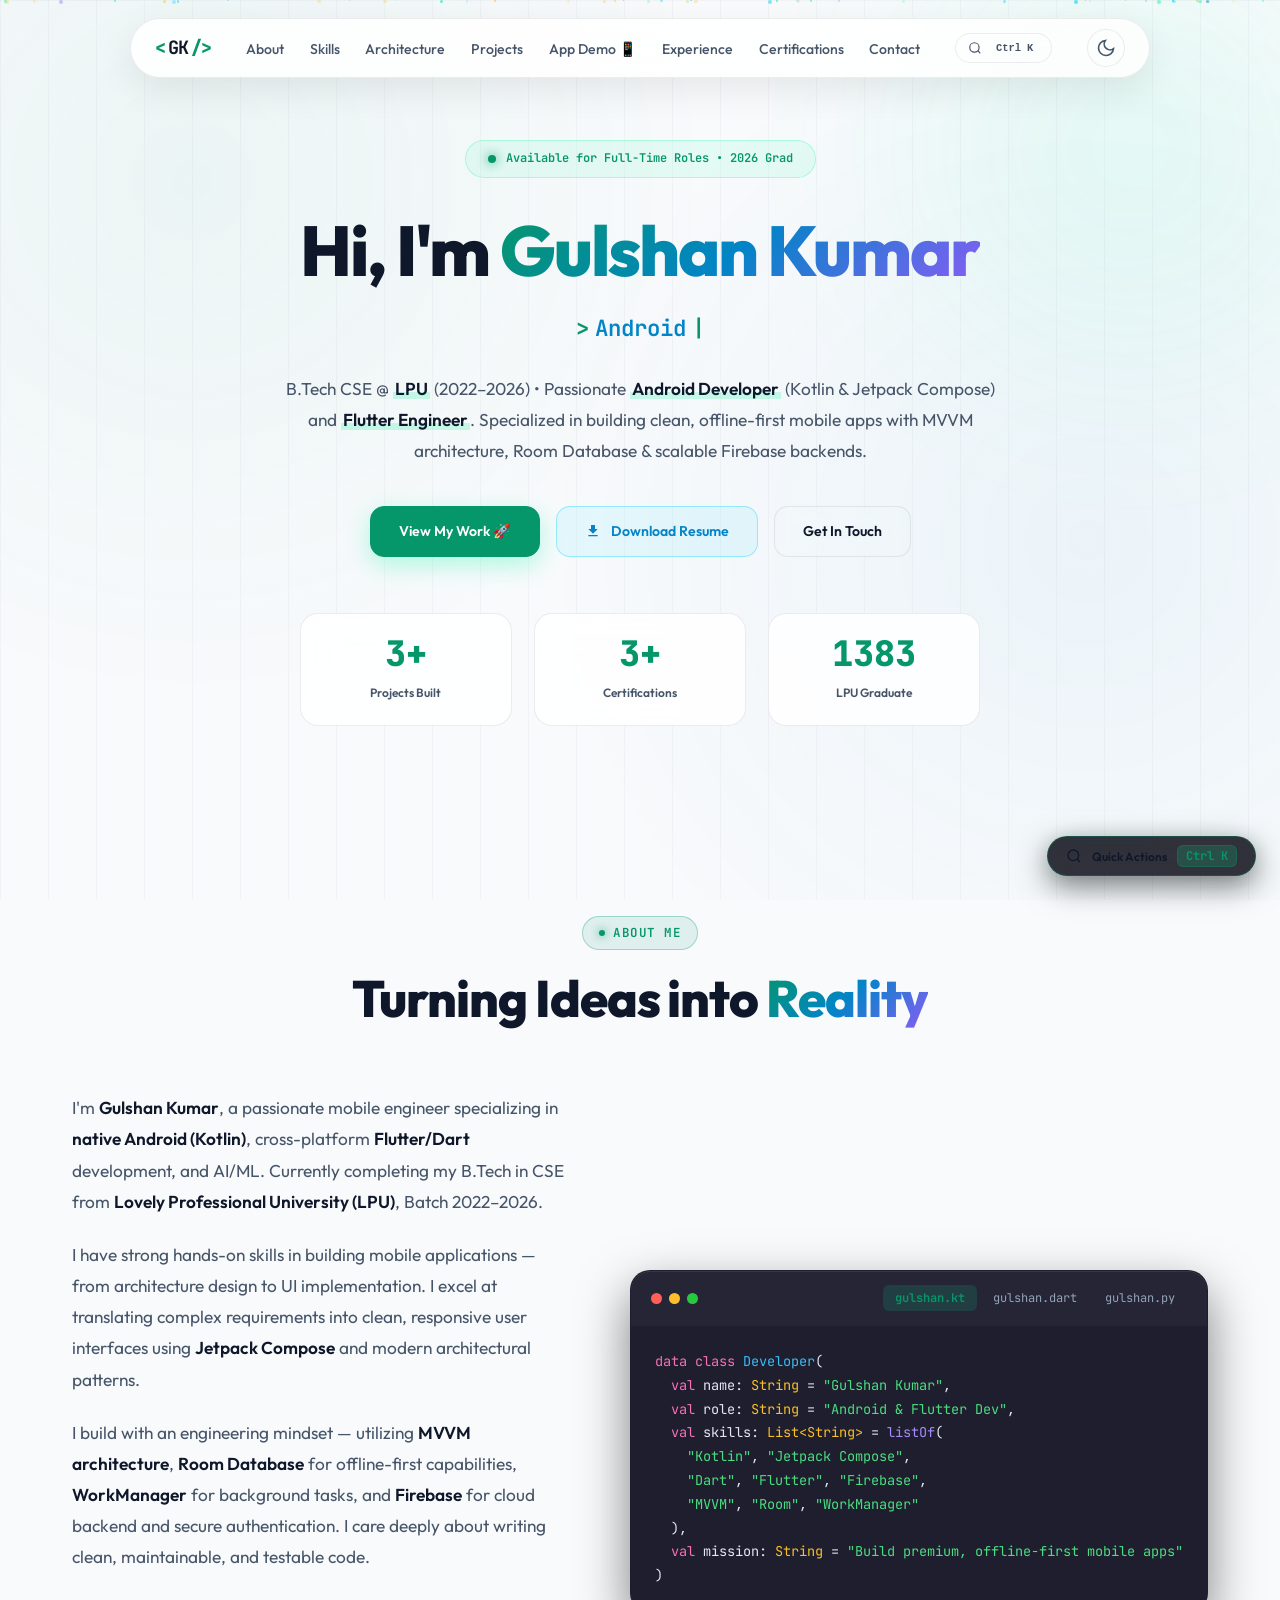
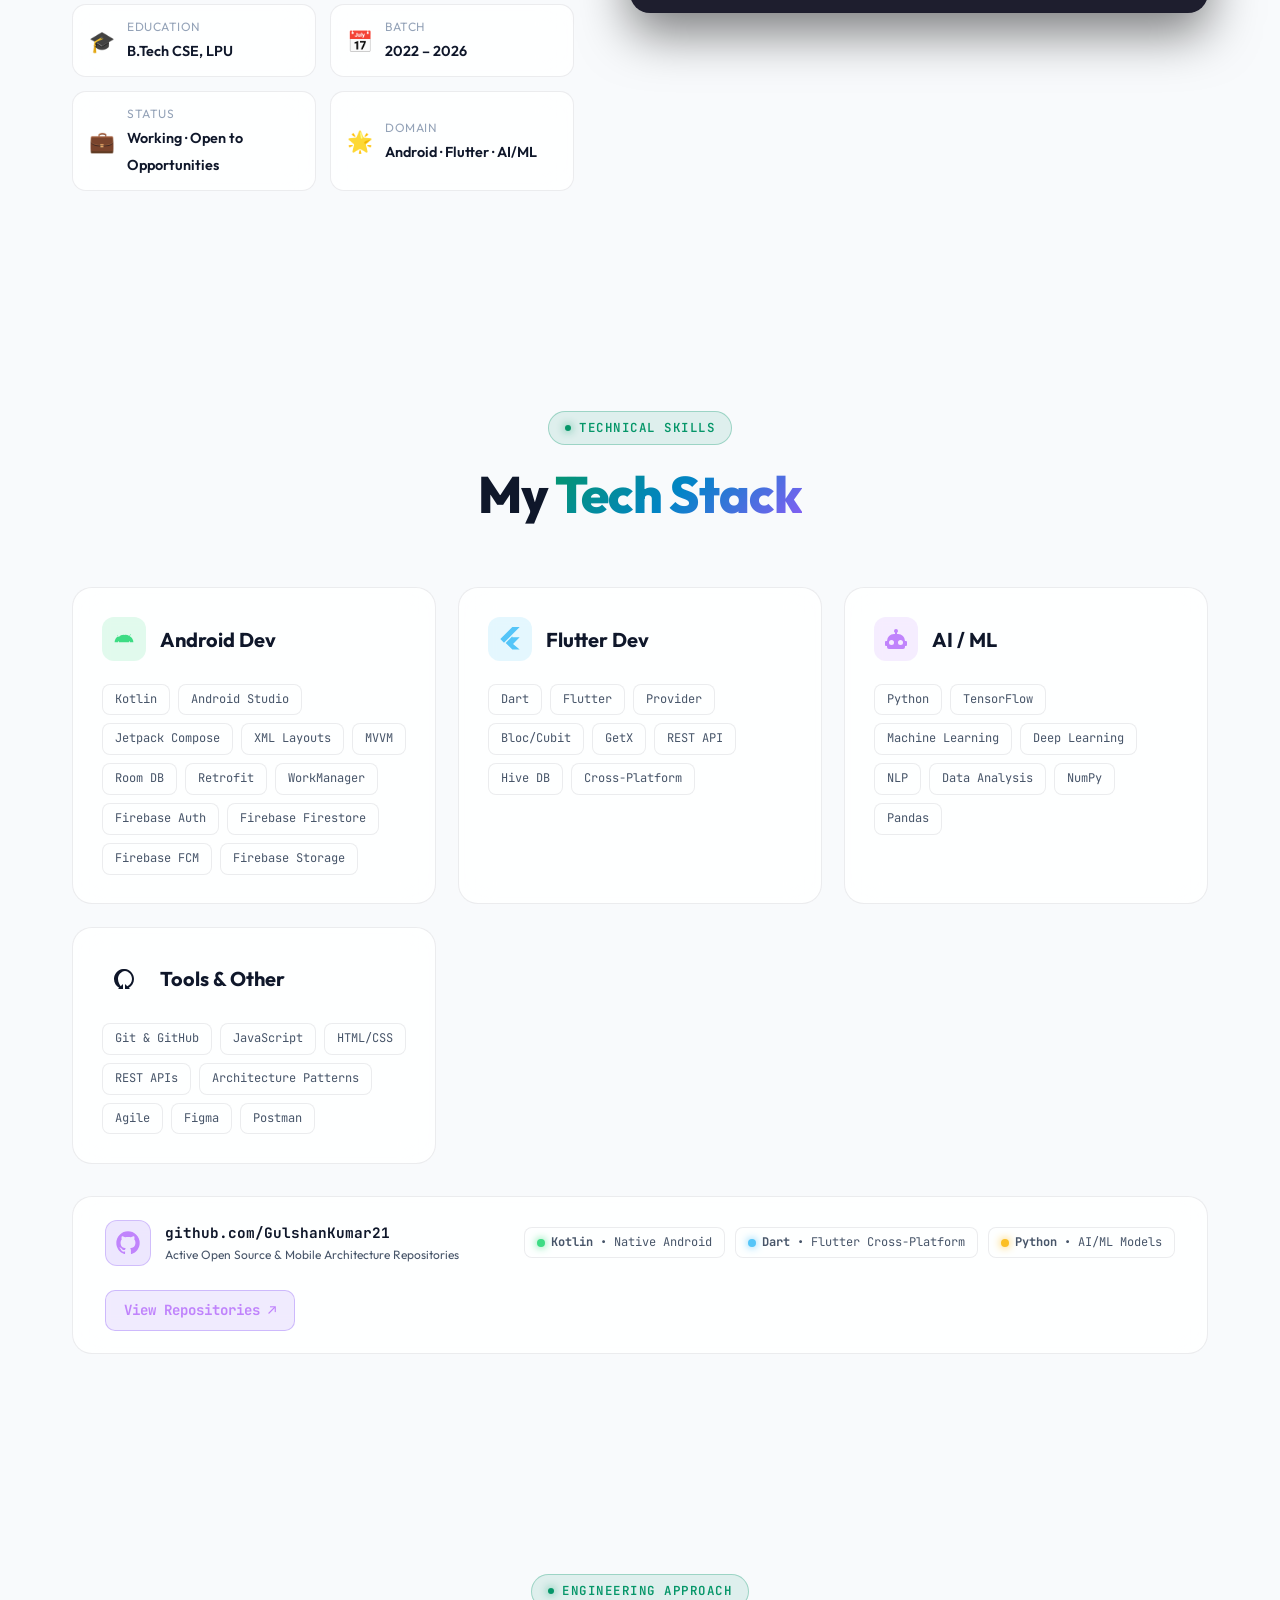
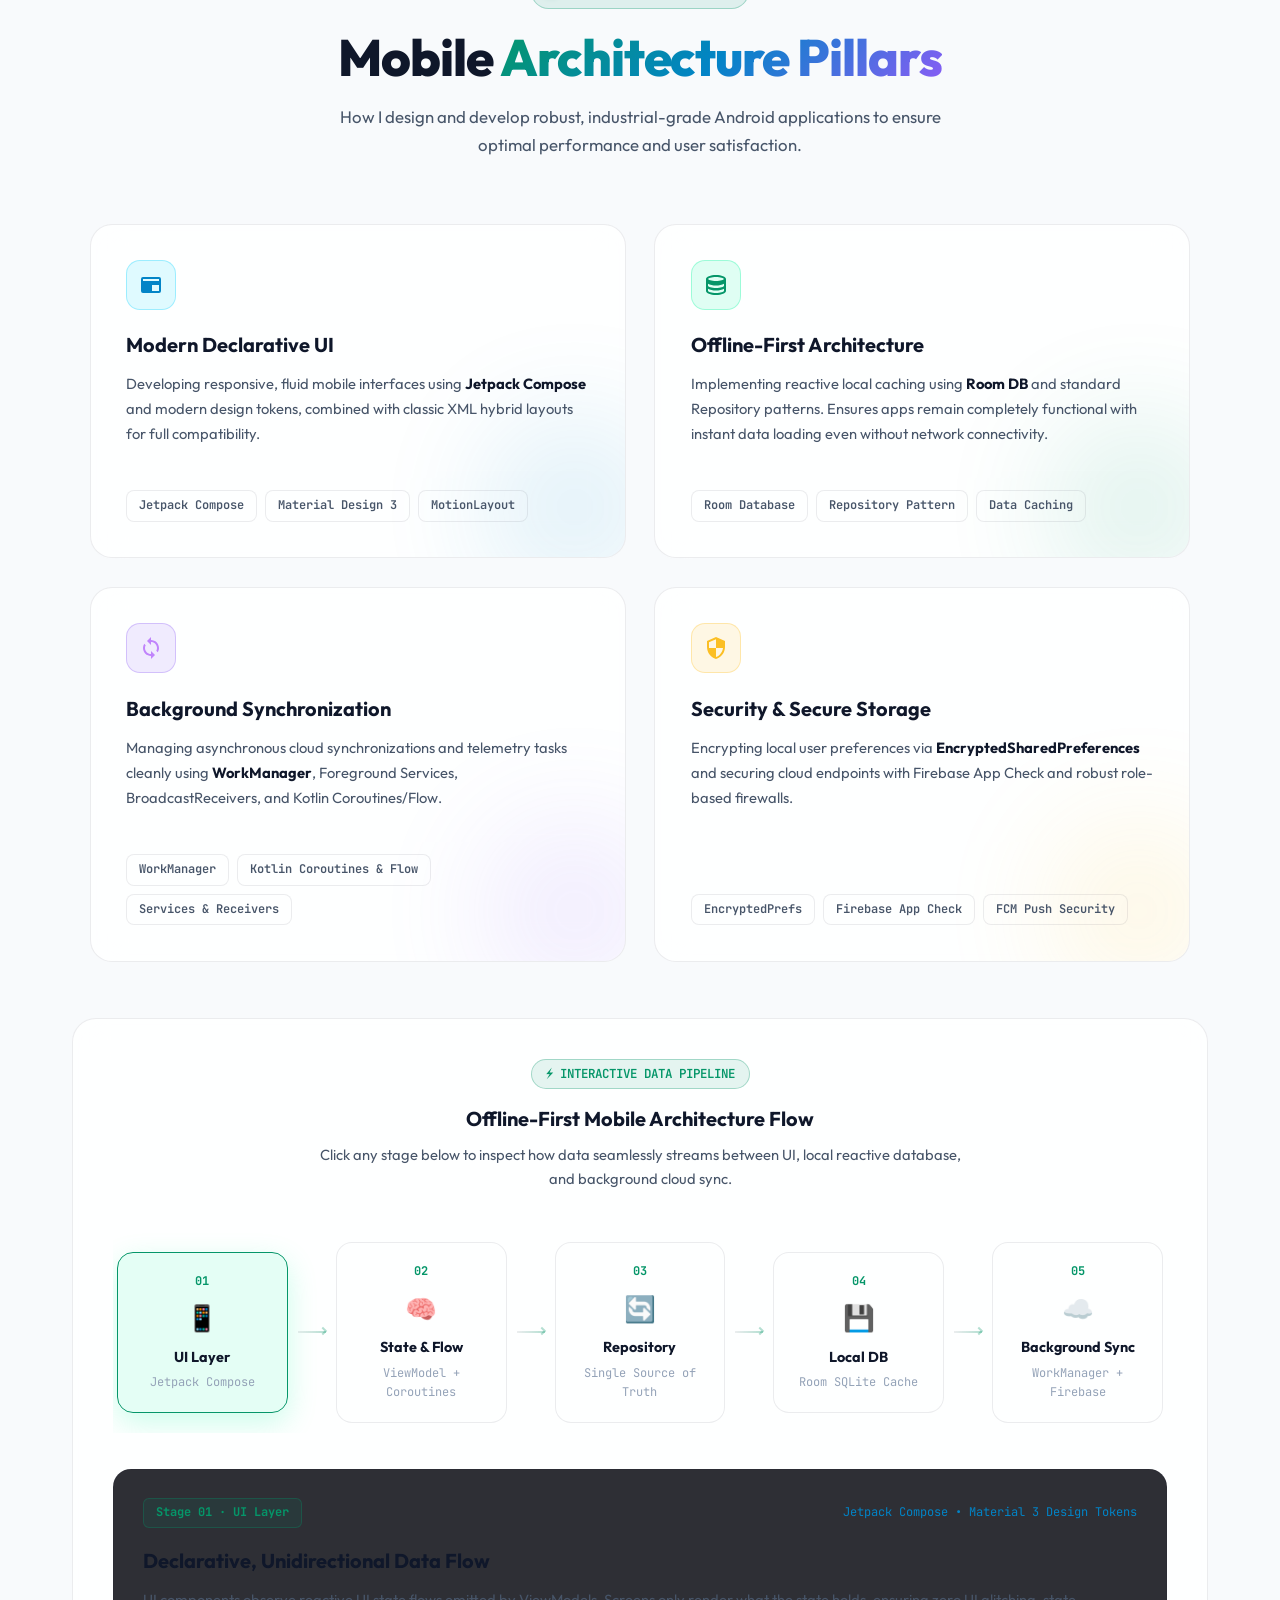
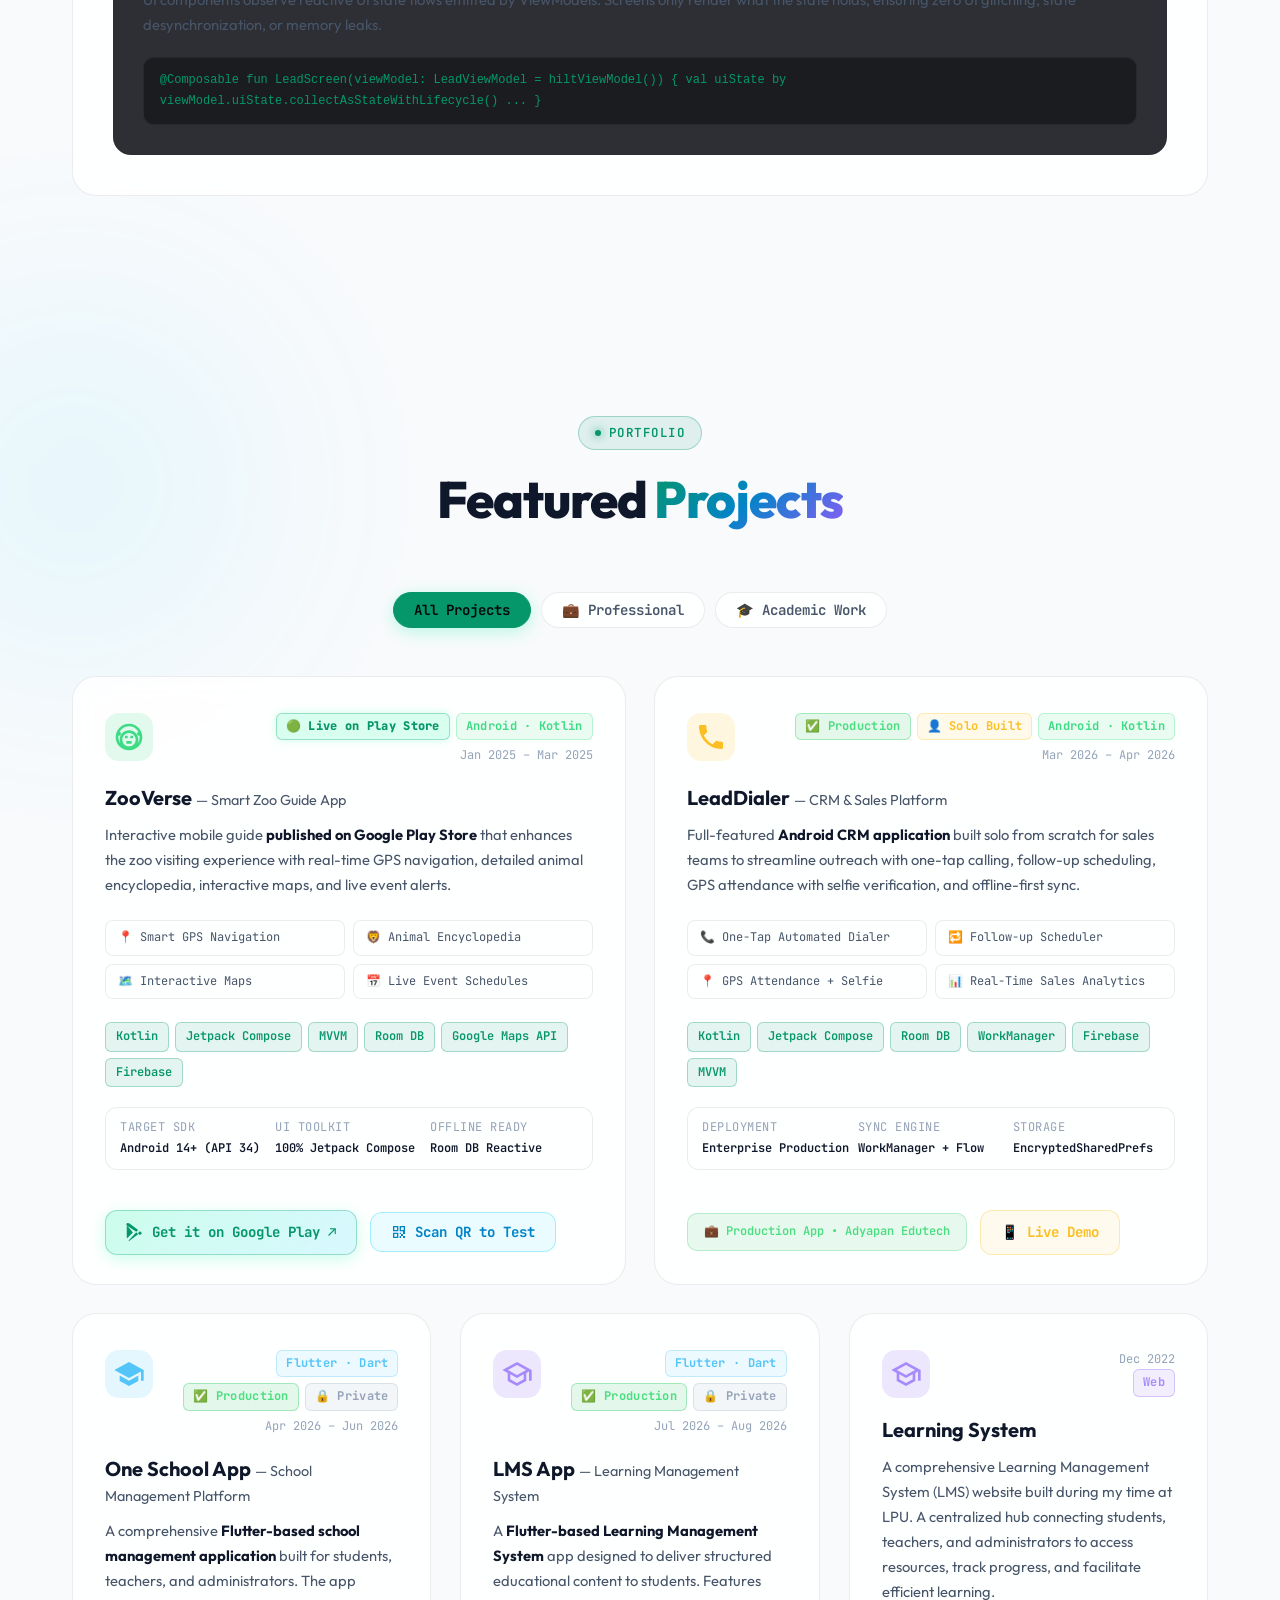
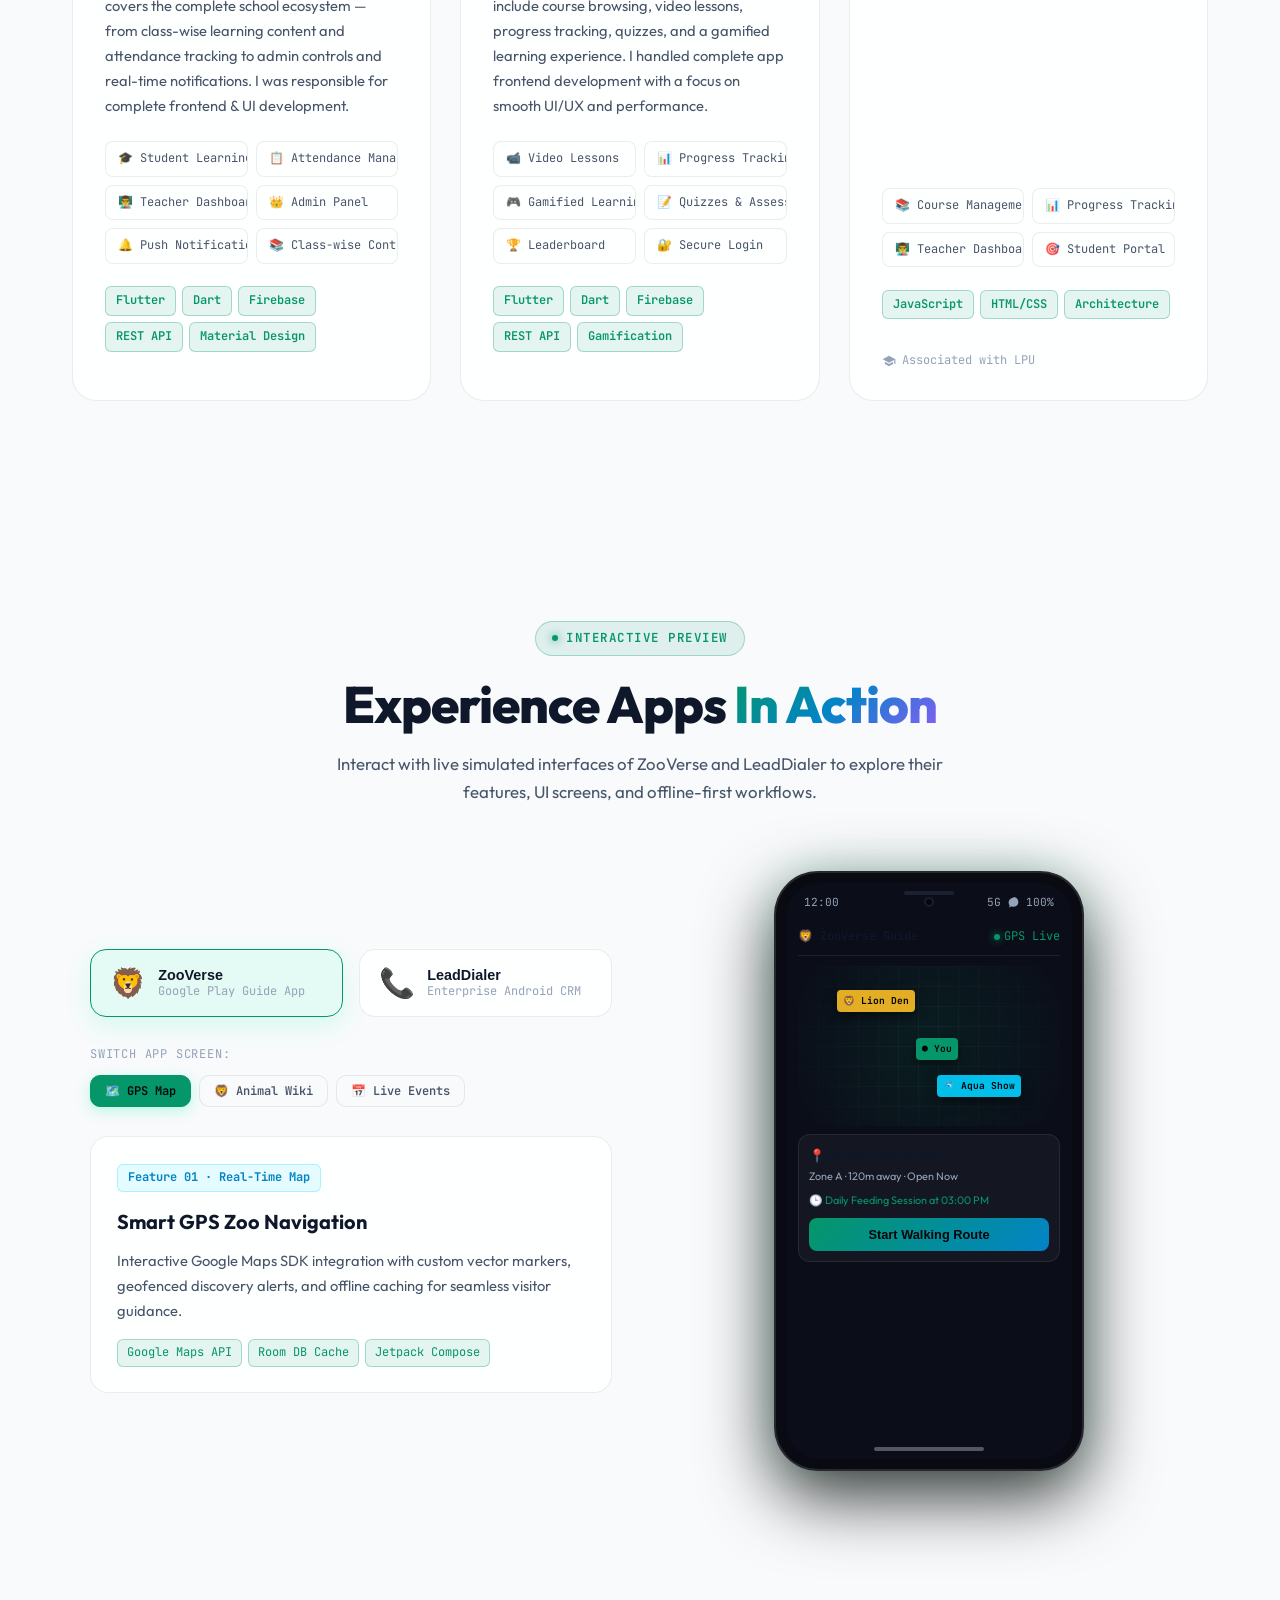
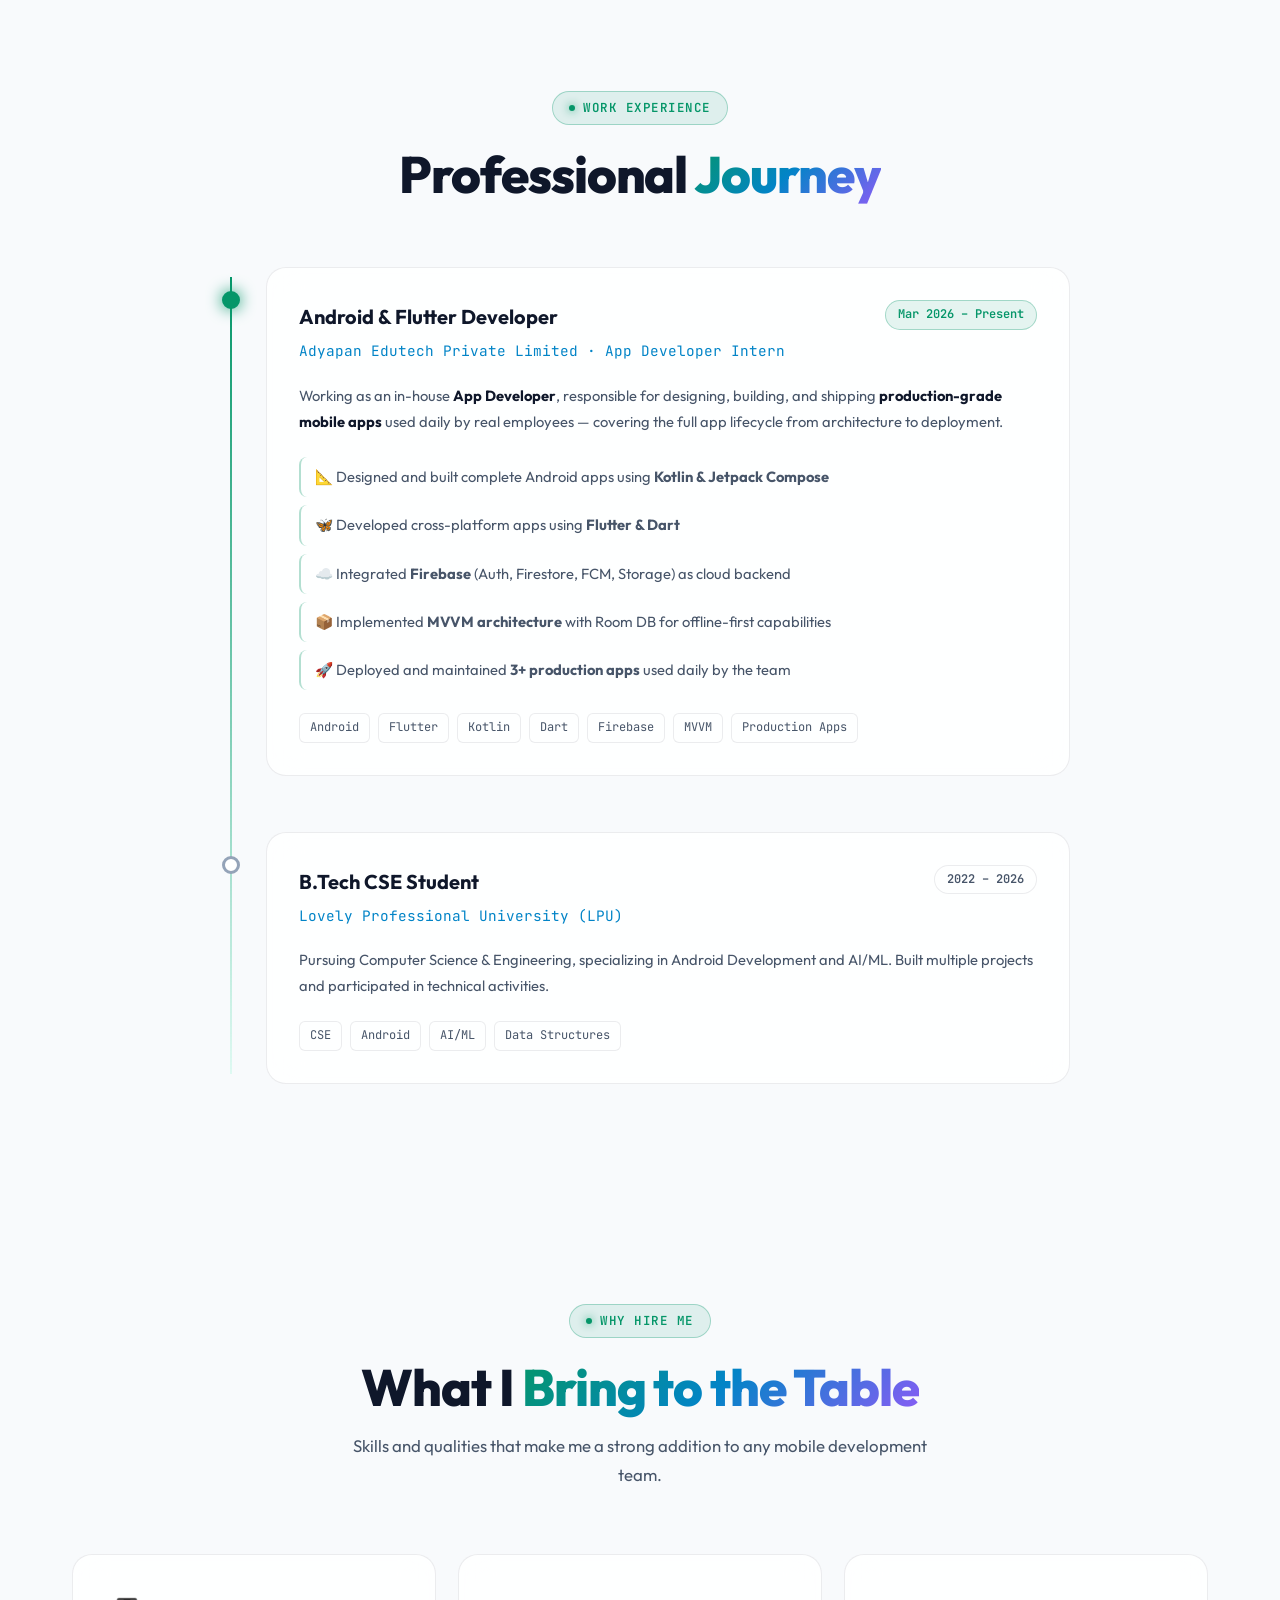
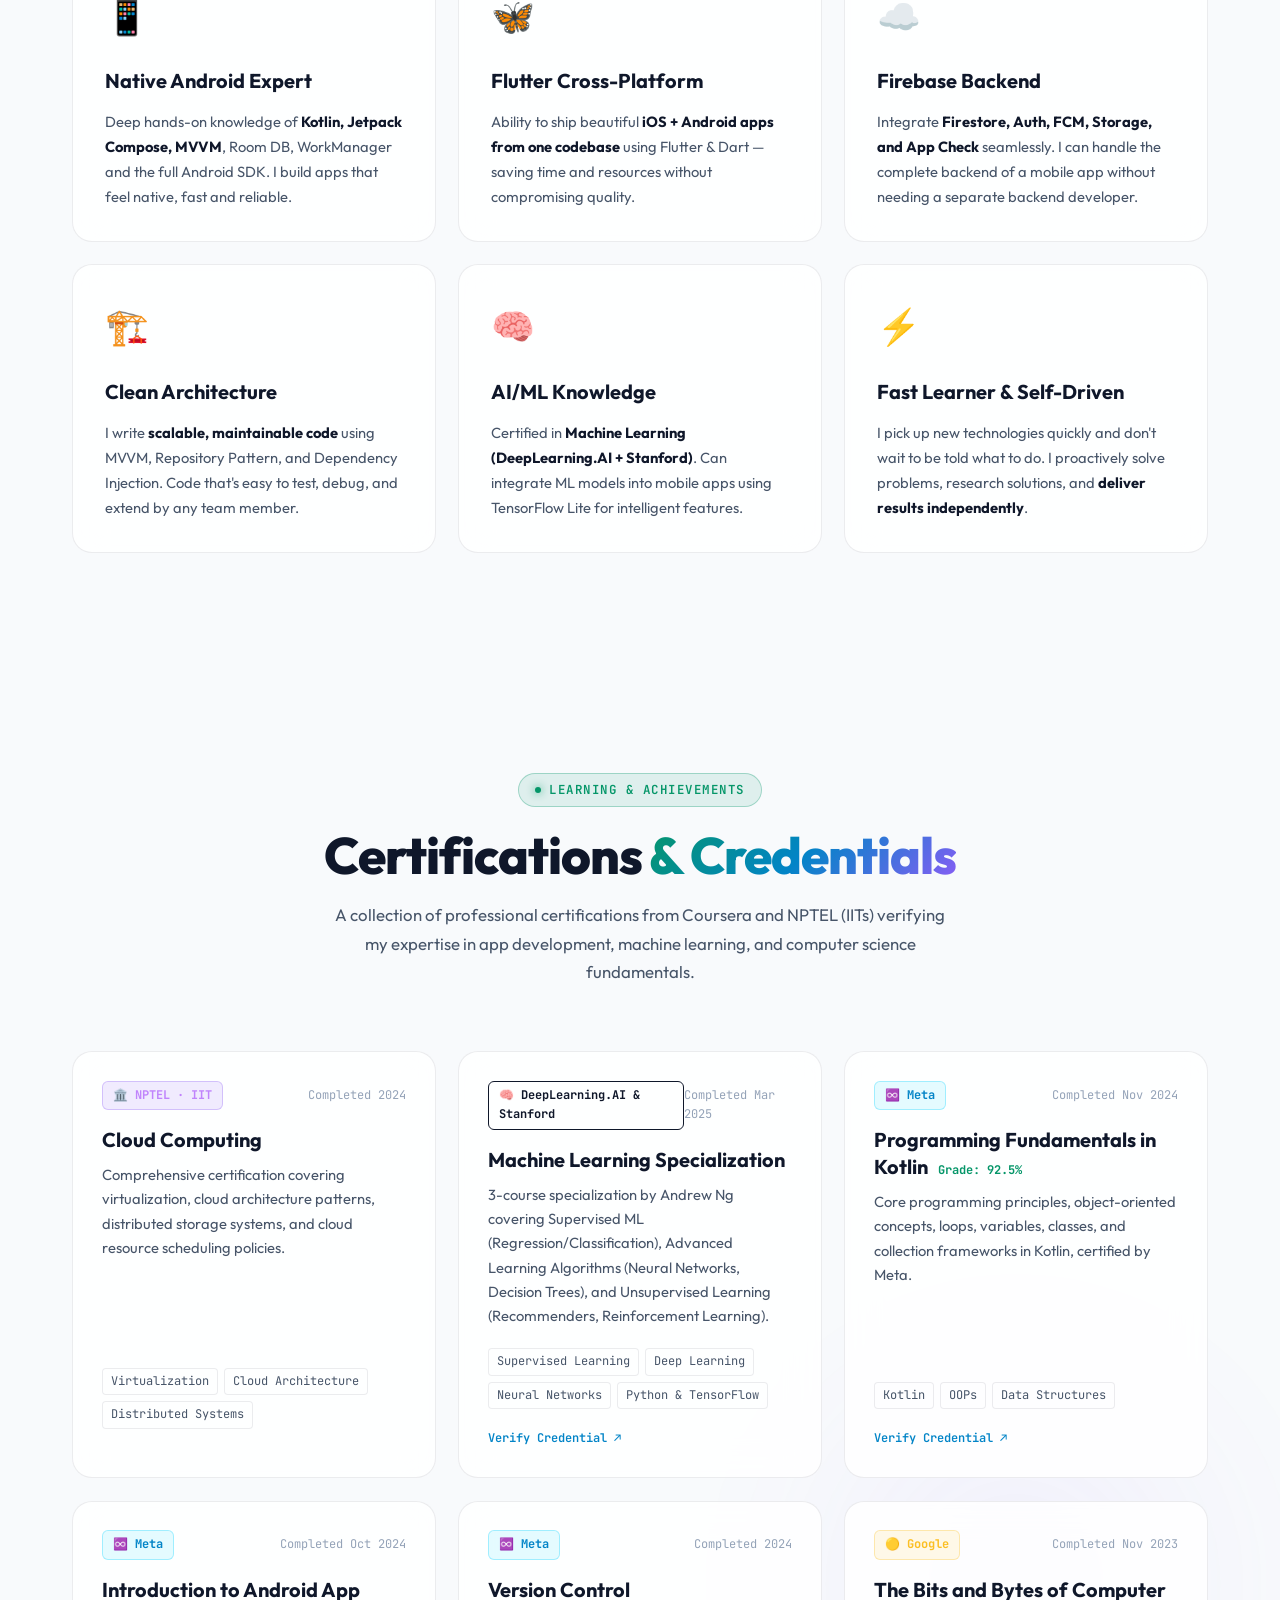
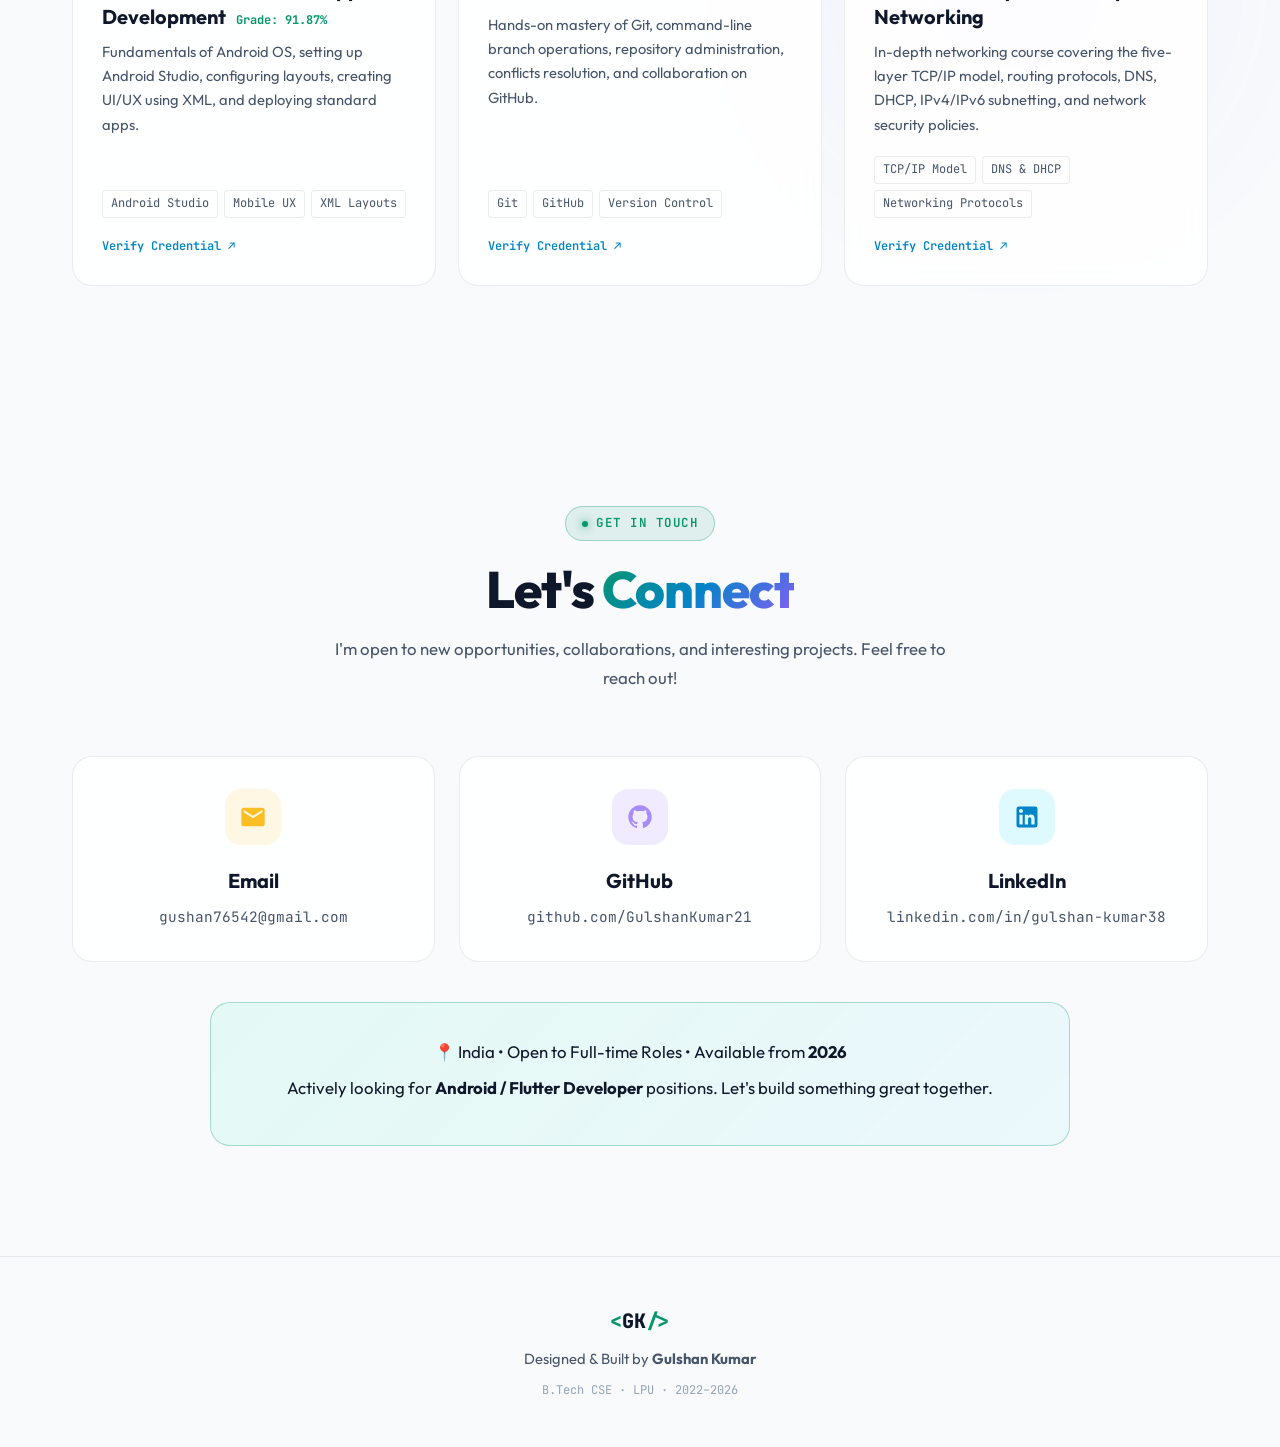
==== commit 44739a50: "Update CV to ATS-compliant single-page resume with internship experience, Google Play Store live sta" ====
--- a/index.html
+++ b/index.html
@@ -788,7 +788,7 @@
             <div class="exp-header">
               <div>
                 <h3 class="exp-title">Android &amp; Flutter Developer</h3>
-                <span class="exp-company">Adyapan Edutech Private Limited · App Developer</span>
+                <span class="exp-company">Adyapan Edutech Private Limited · App Developer Intern</span>
               </div>
               <span class="exp-duration current-badge">Mar 2026 – Present</span>
             </div>
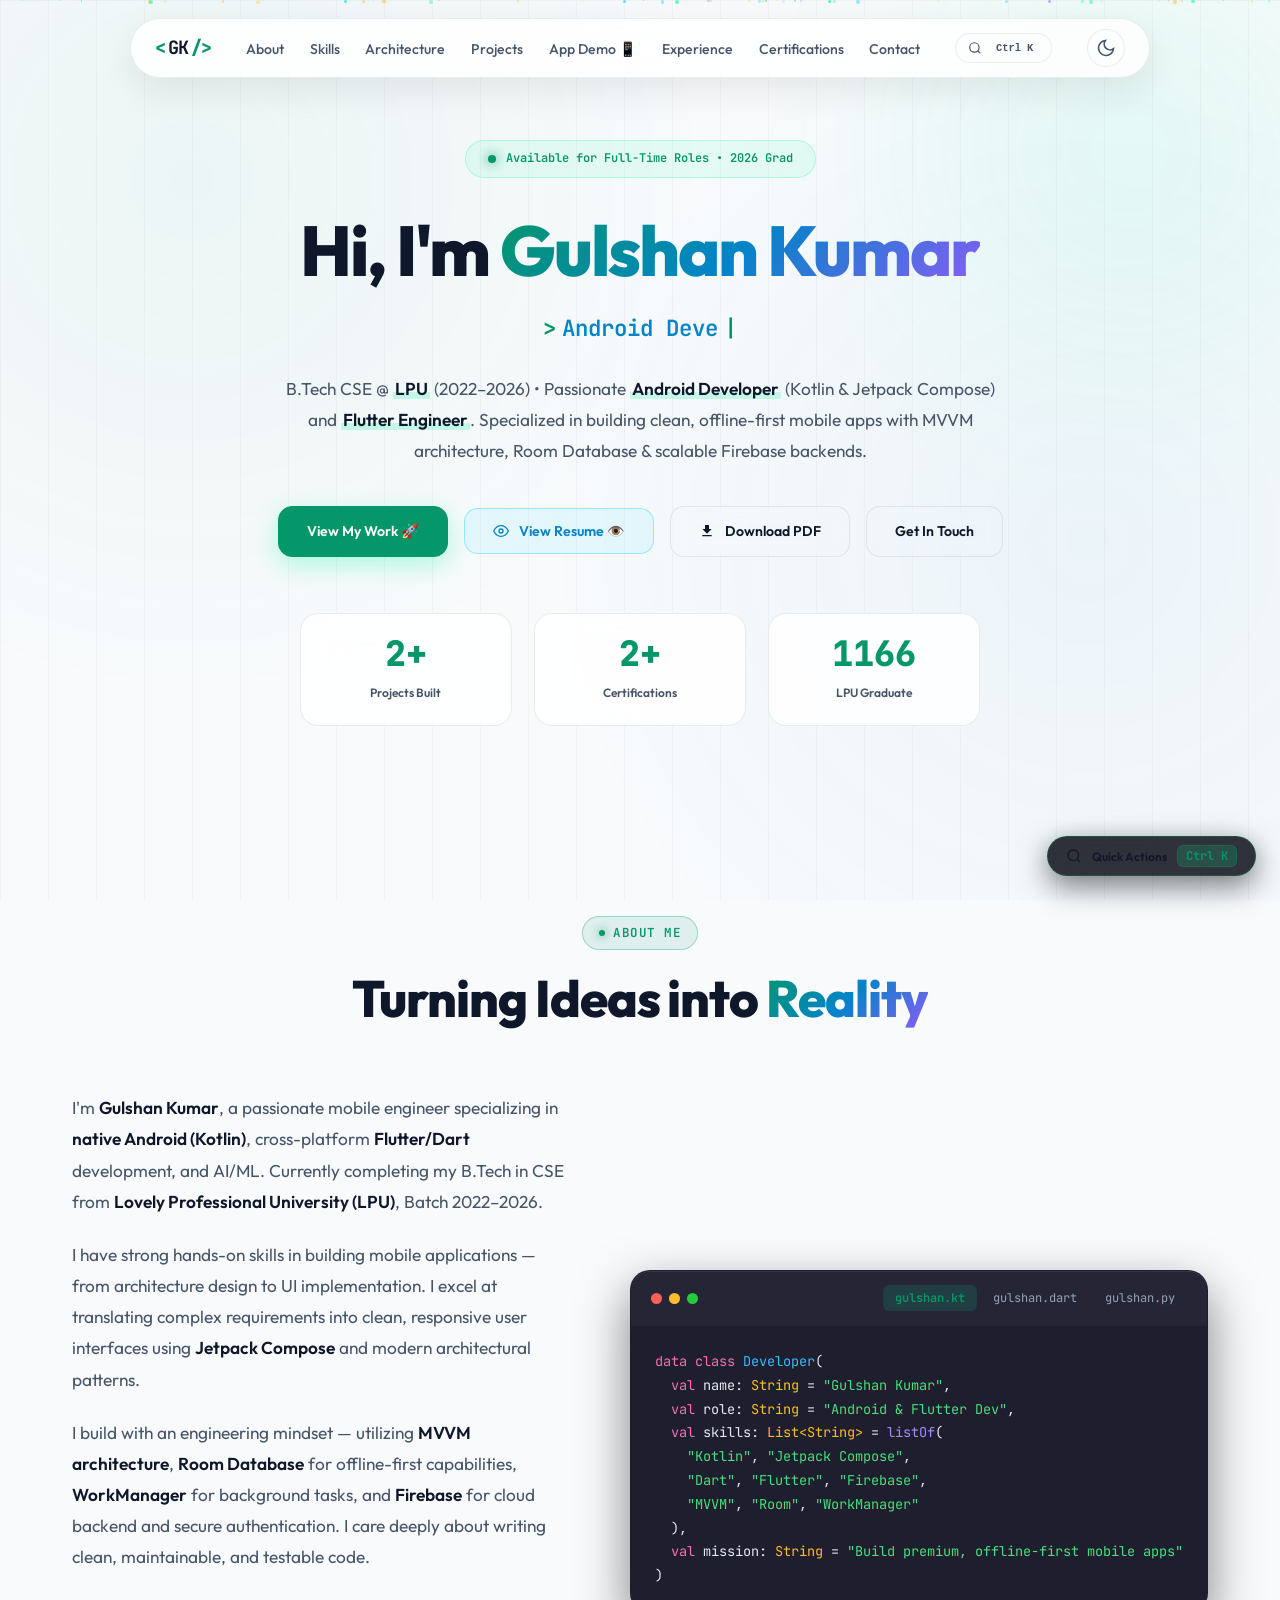
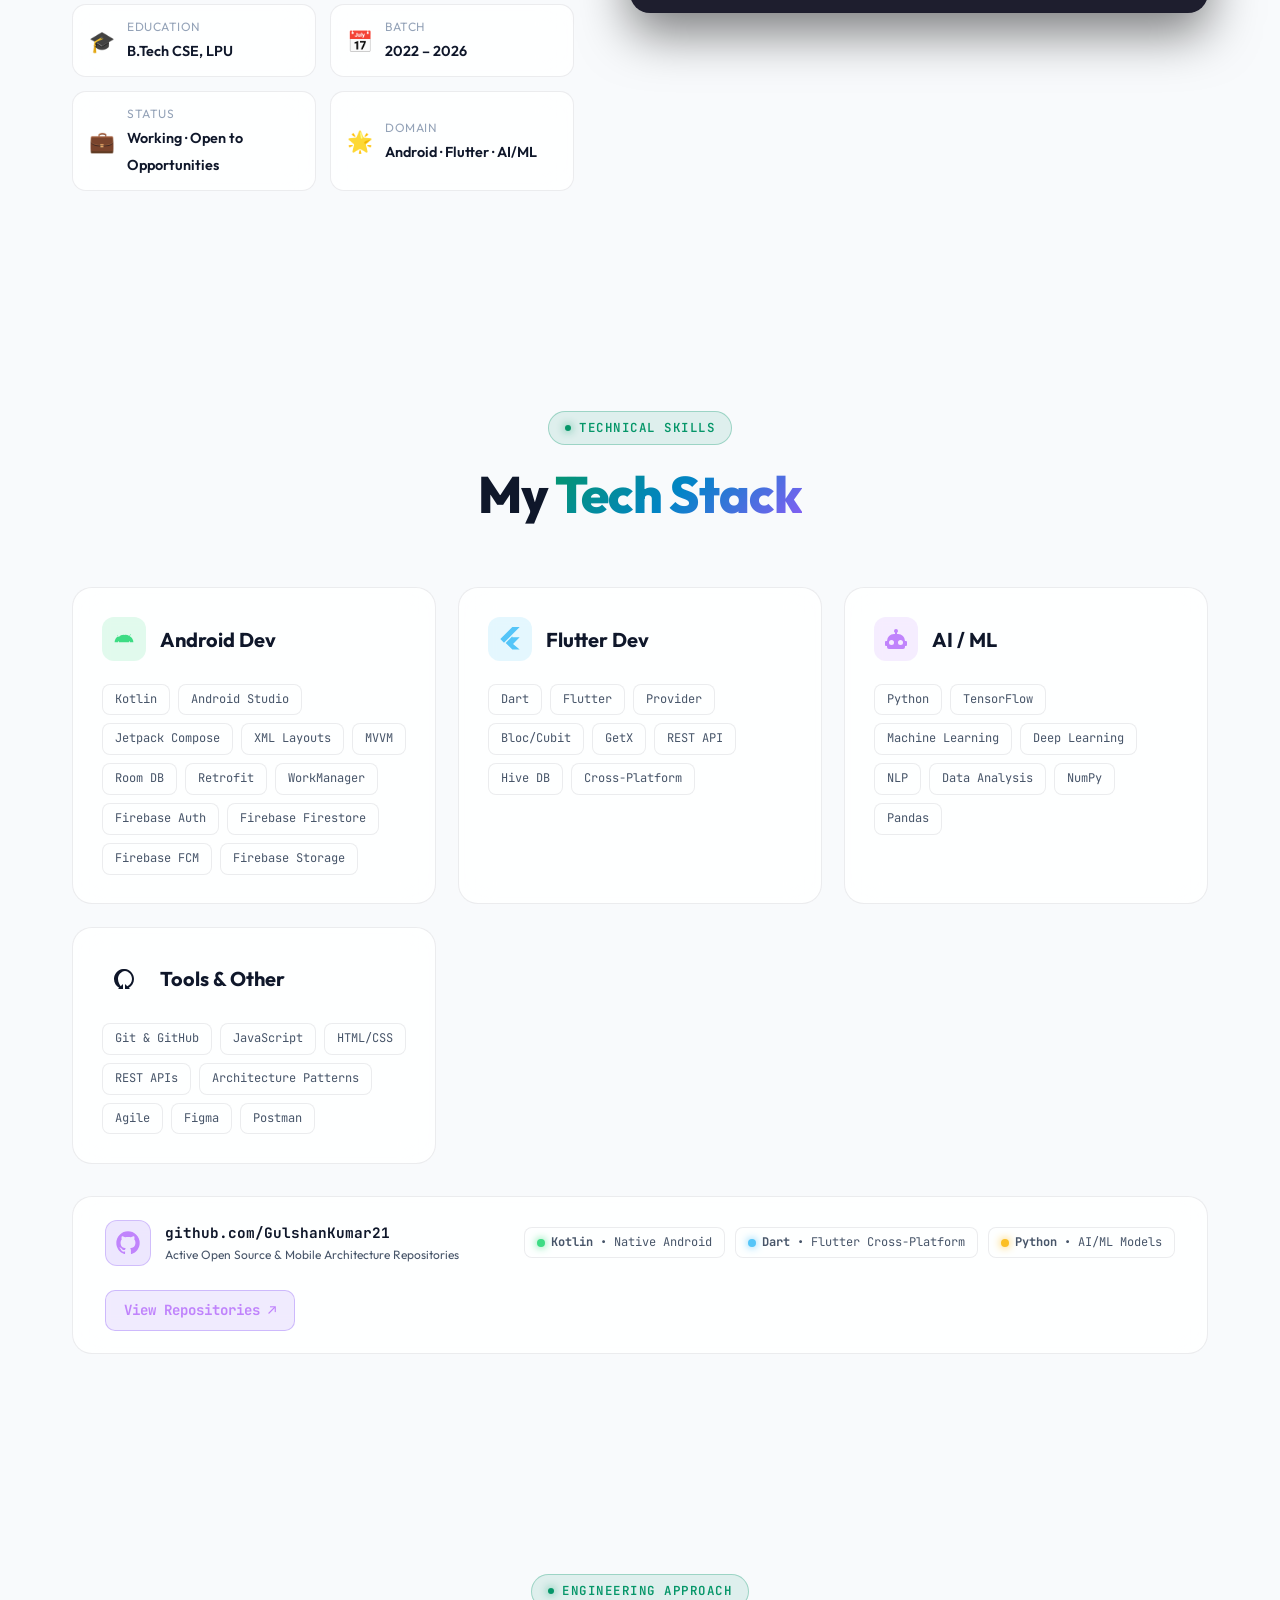
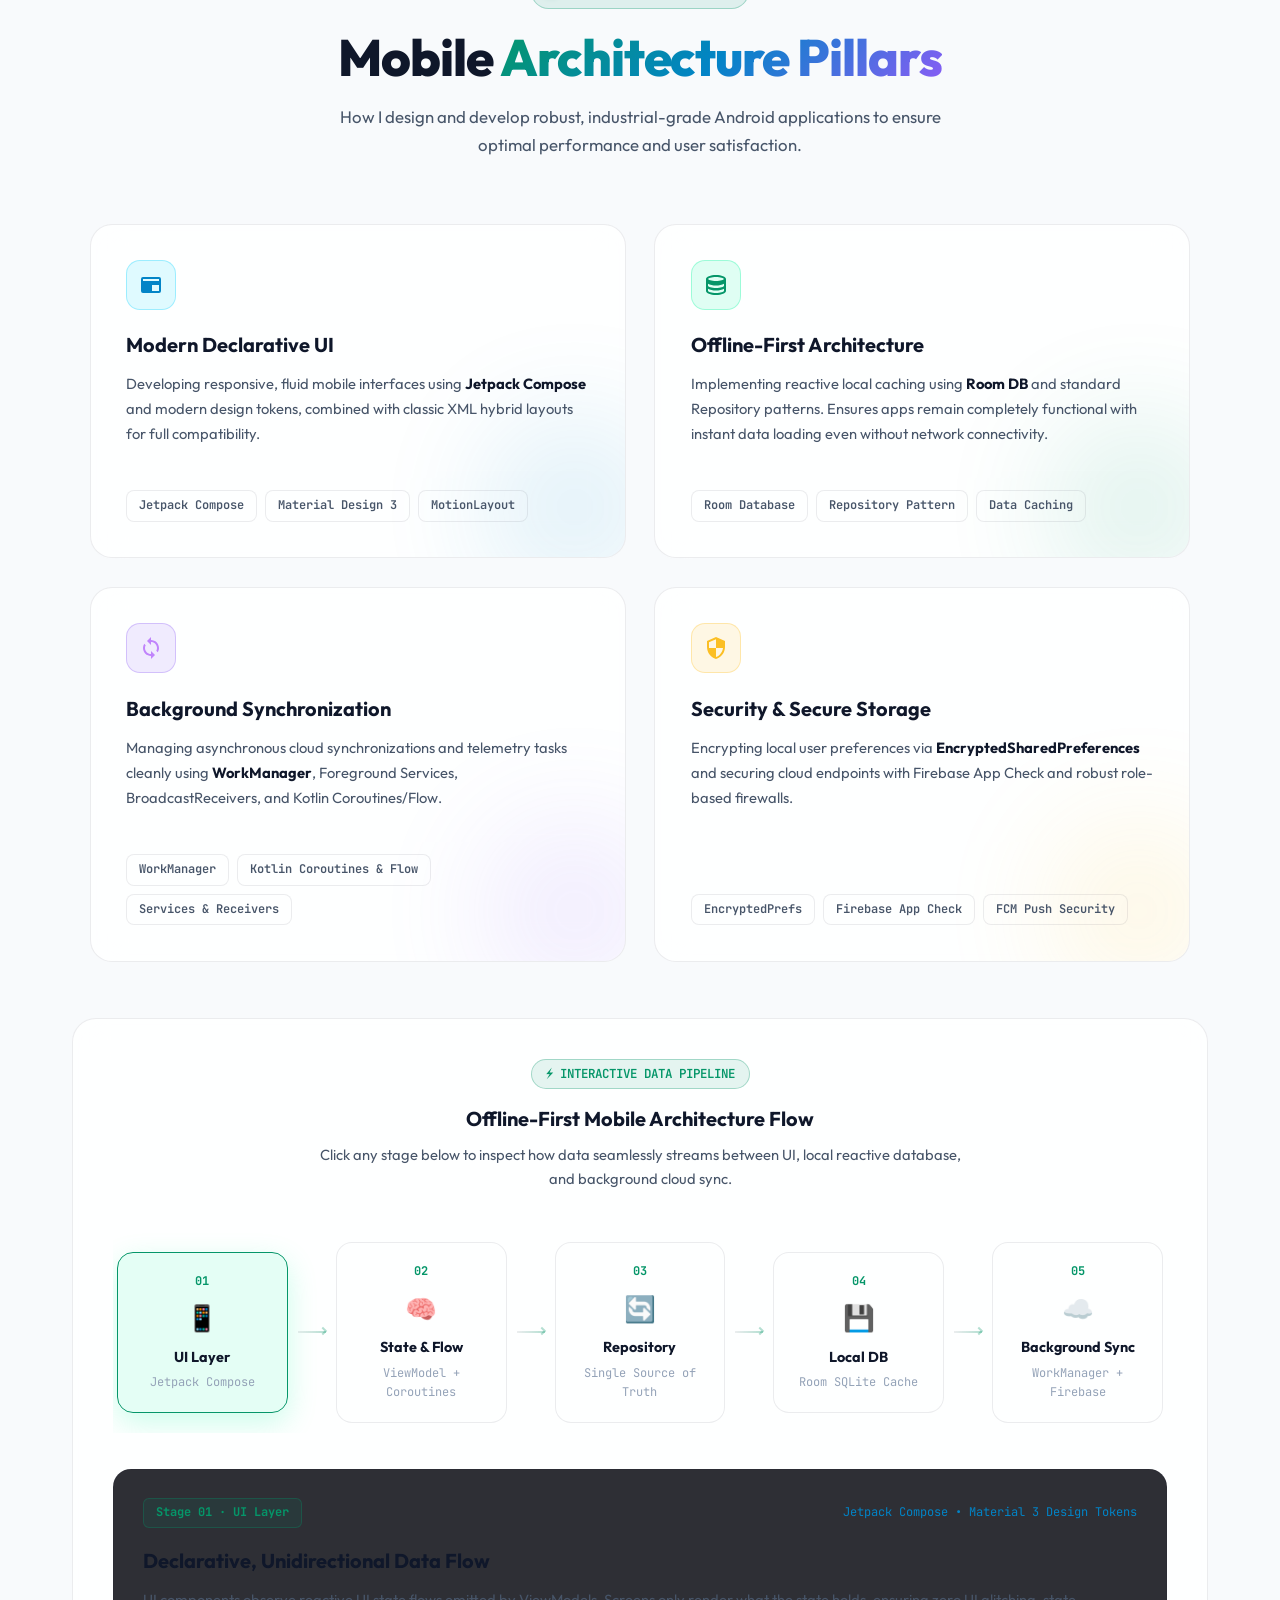
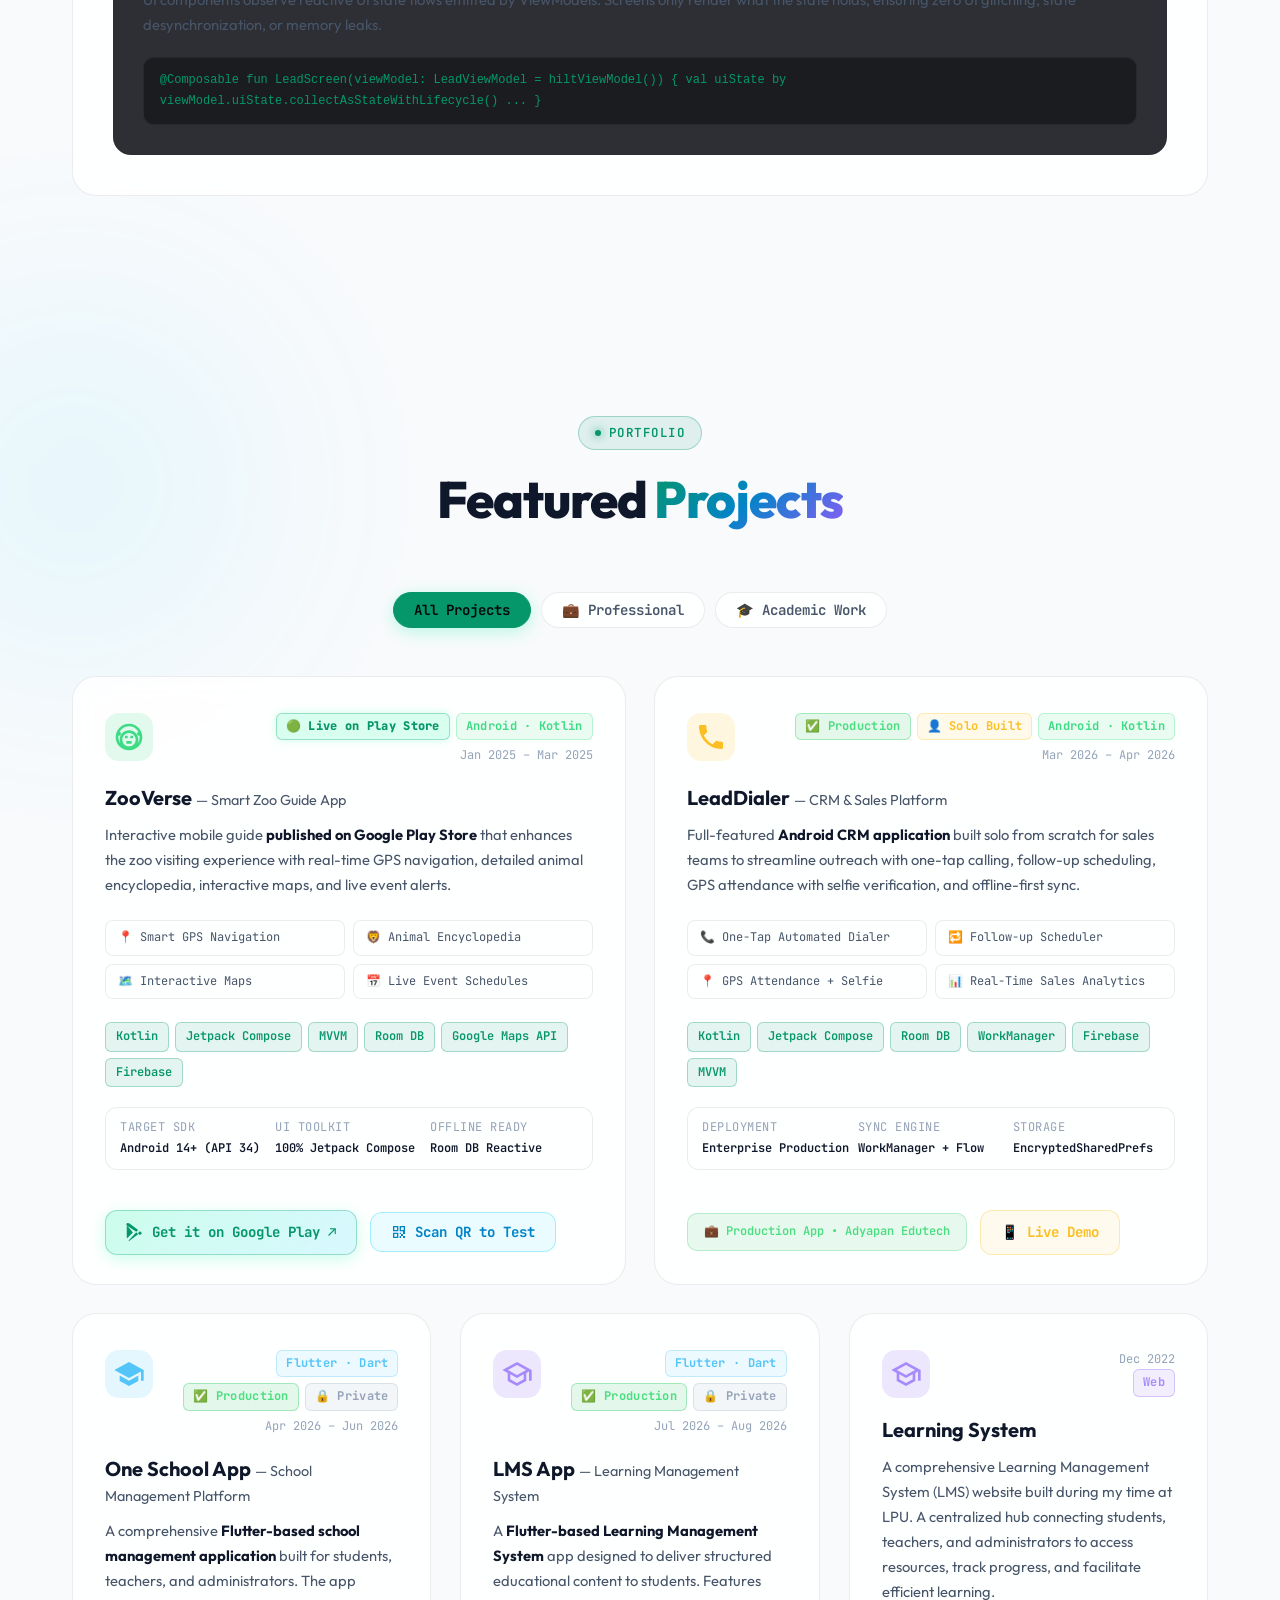
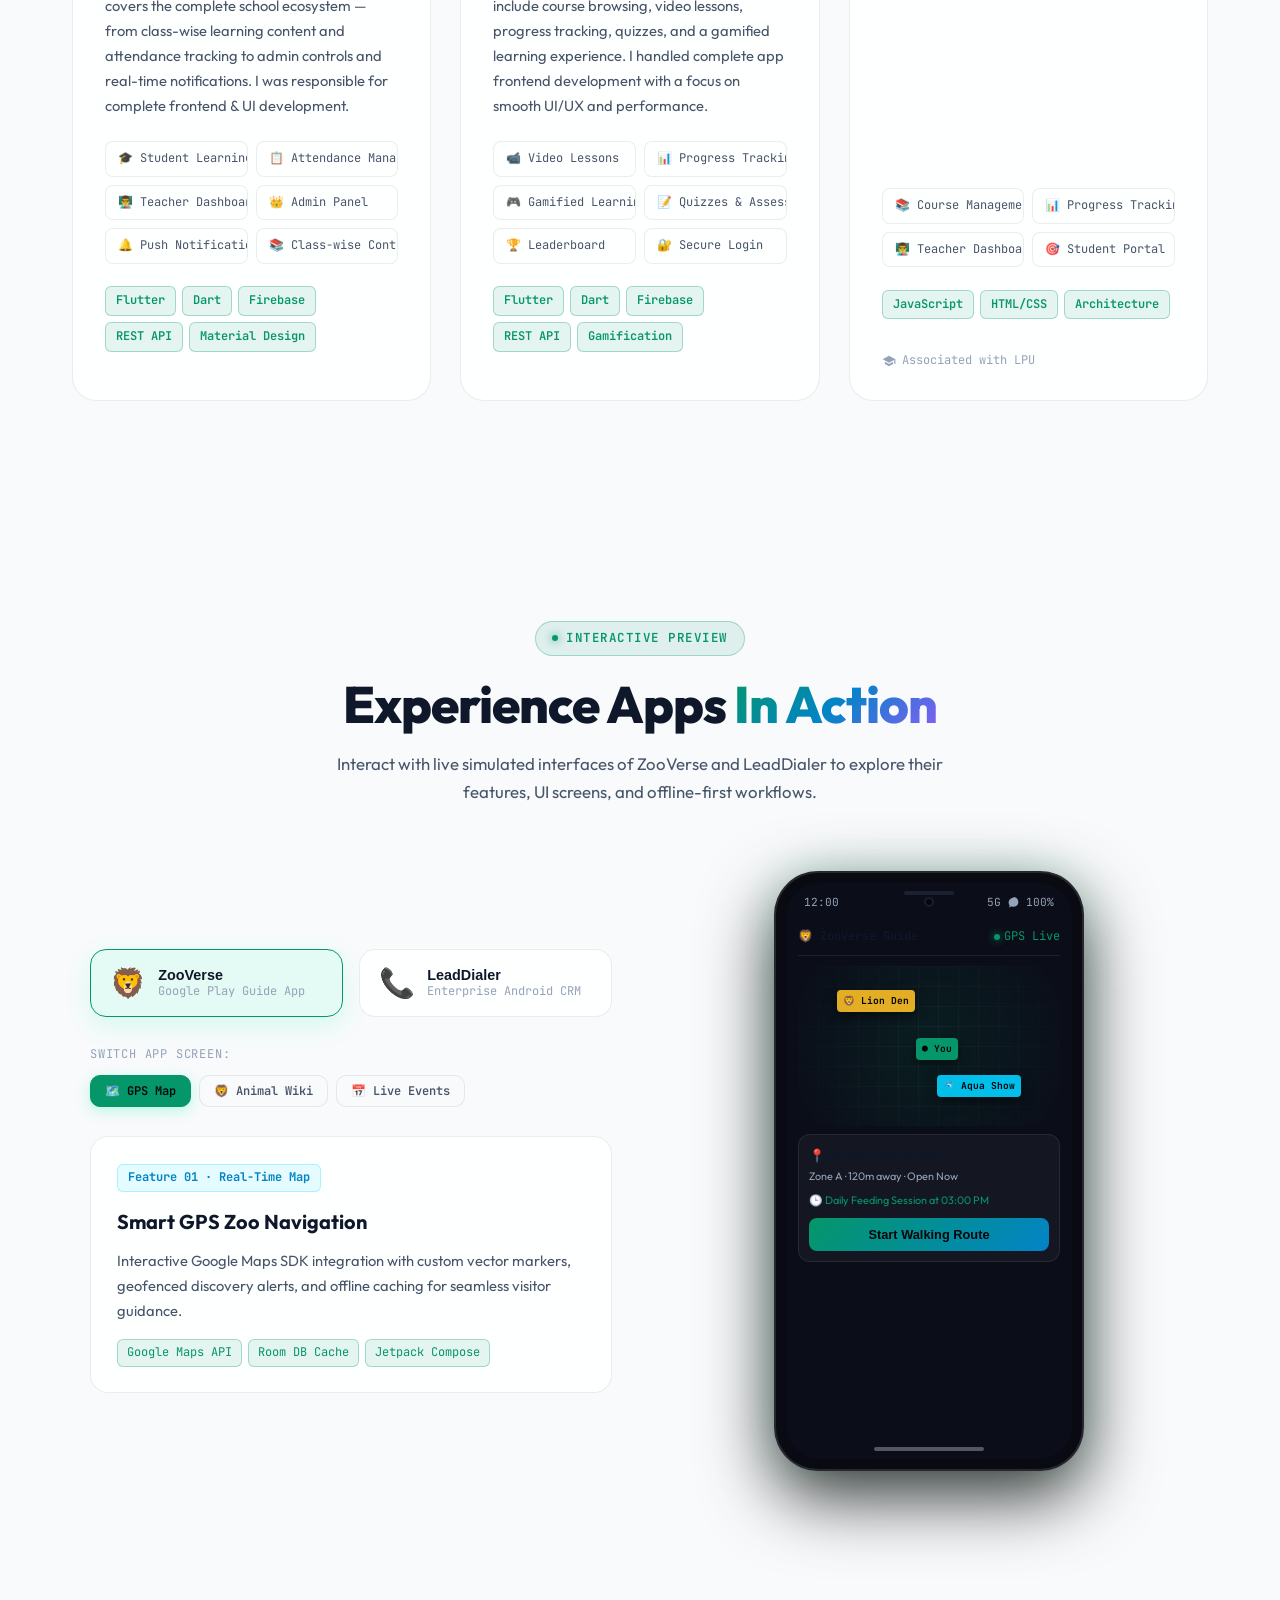
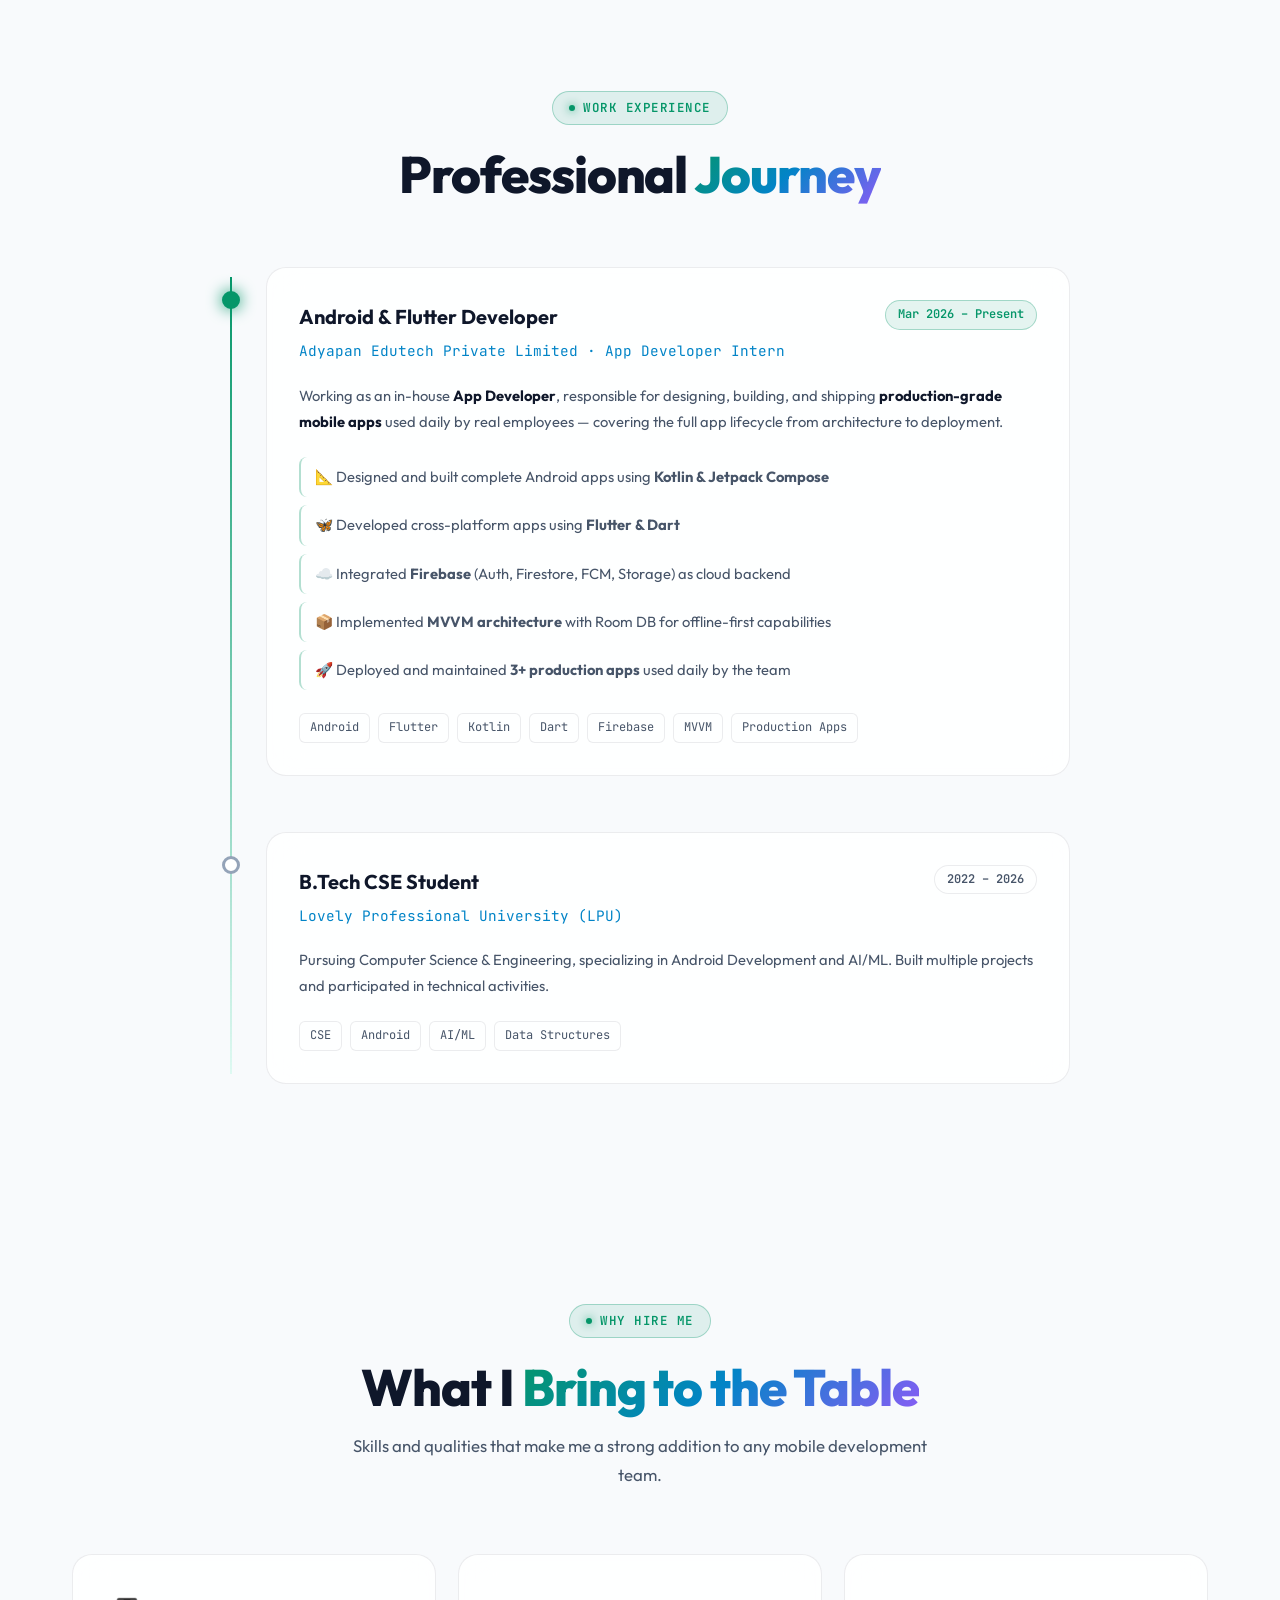
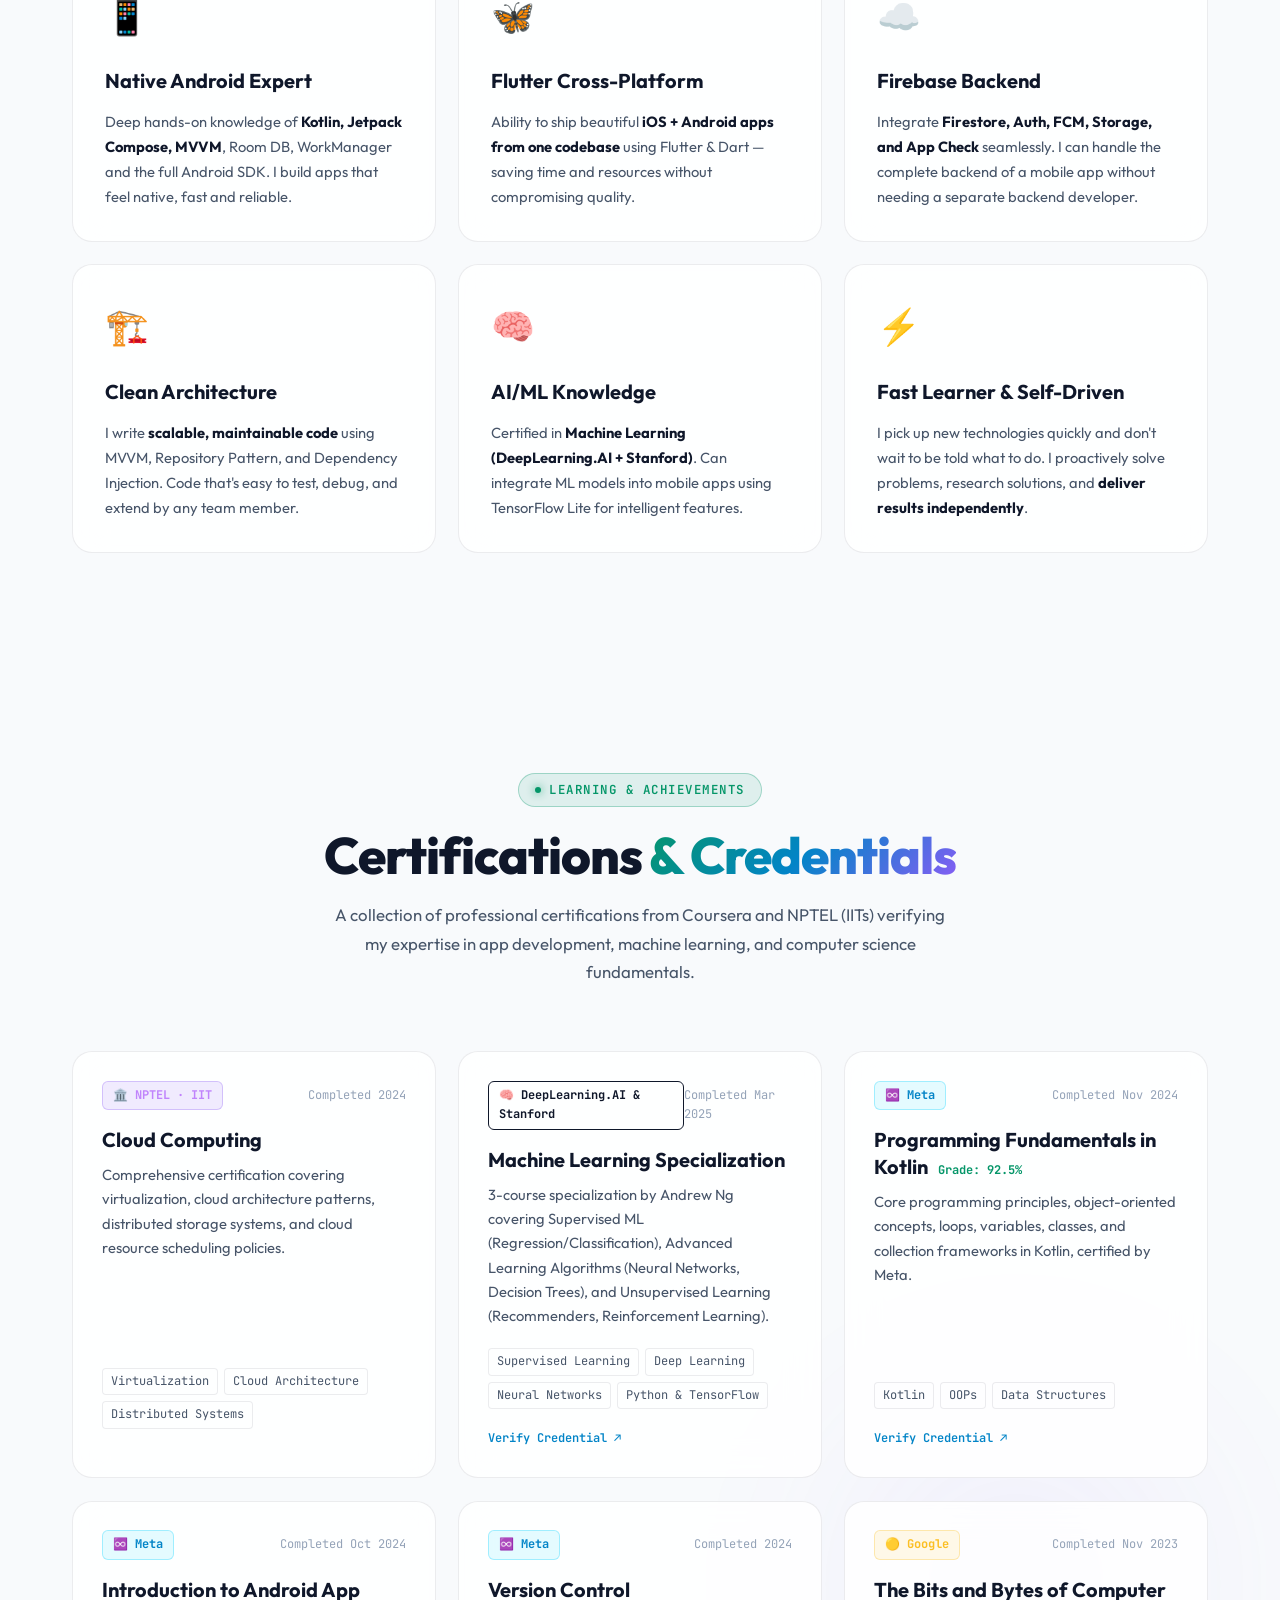
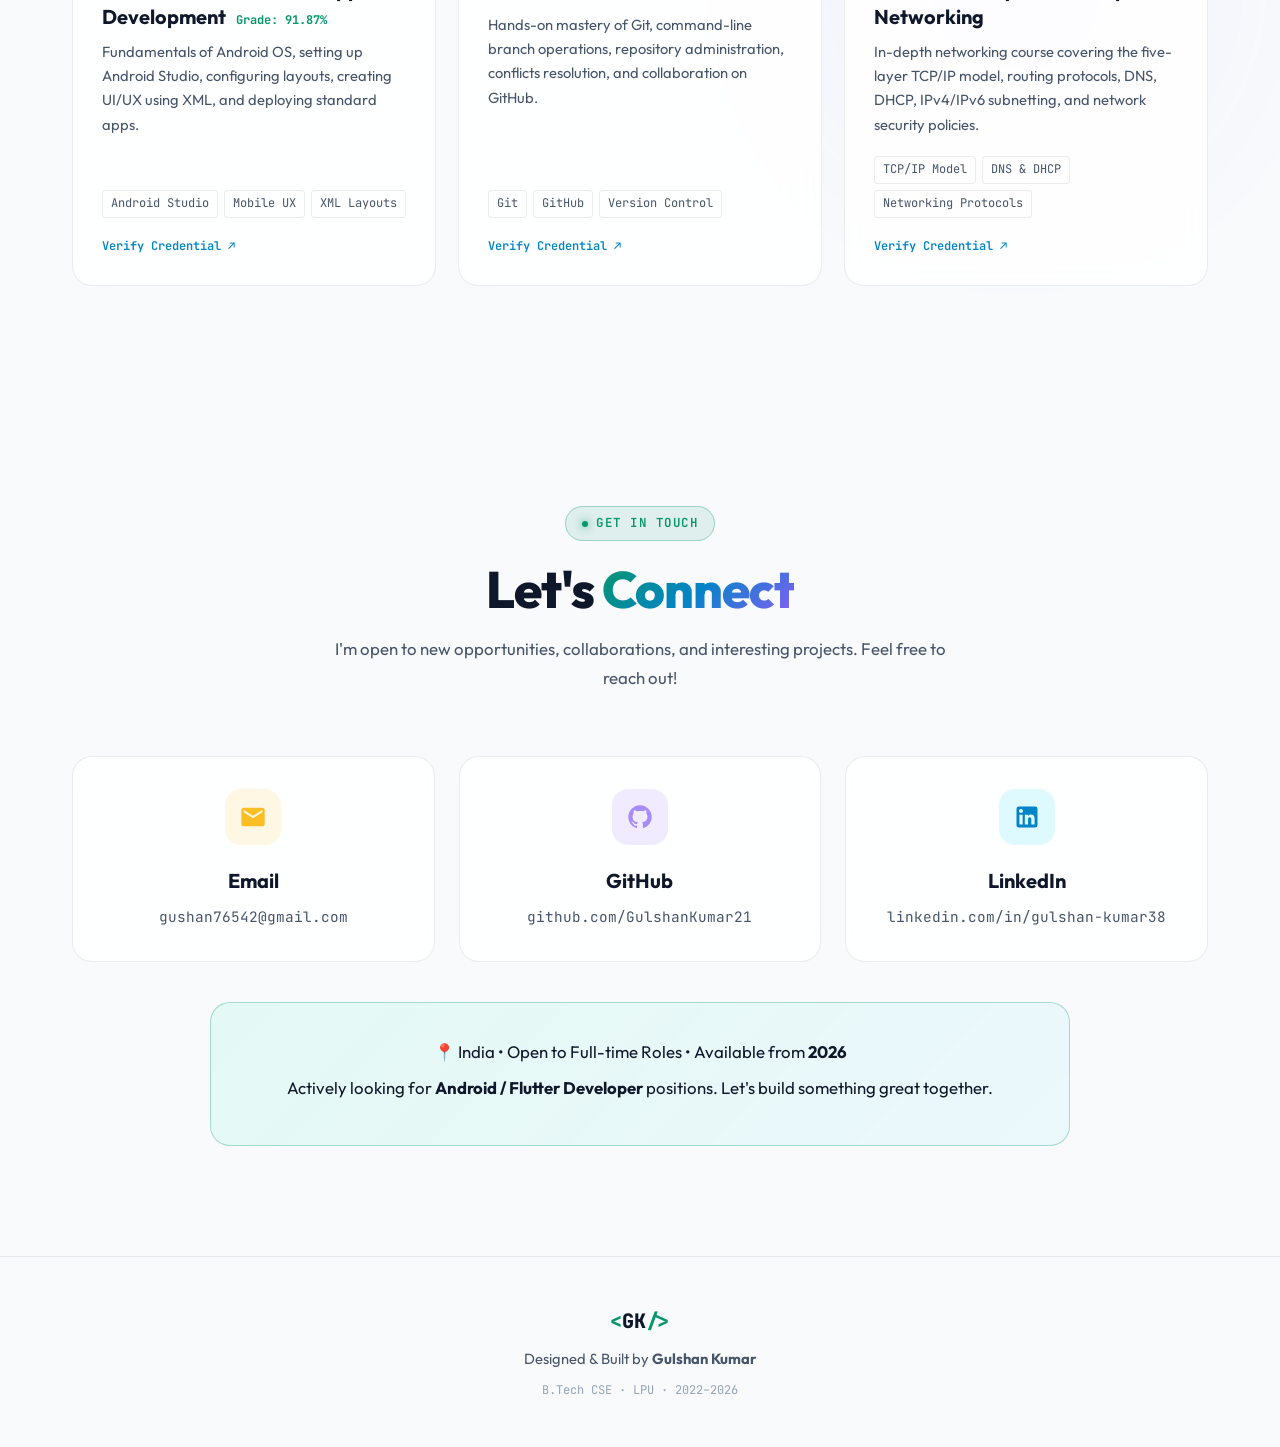
==== commit fdb7709c: "Enhance resume with ultra-clean ATS typography and add interactive Resume Preview modal to portfolio" ====
--- a/index.html
+++ b/index.html
@@ -76,9 +76,13 @@
       </p>
       <div class="hero-buttons" id="hero-buttons">
         <a href="#projects" class="btn btn-primary" id="btn-projects">View My Work 🚀</a>
-        <a href="resume.pdf" download class="btn btn-resume" id="btn-resume">
+        <button type="button" class="btn btn-resume" id="btn-resume-preview" title="Quick View Resume">
+          <svg viewBox="0 0 24 24" fill="none" stroke="currentColor" stroke-width="2" width="16" height="16"><path d="M1 12s4-8 11-8 11 8 11 8-4 8-11 8-11-8-11-8z"></path><circle cx="12" cy="12" r="3"></circle></svg>
+          View Resume 👁️
+        </button>
+        <a href="resume.pdf" download class="btn btn-secondary" id="btn-resume" title="Download ATS Resume PDF">
           <svg viewBox="0 0 24 24" fill="currentColor" width="16" height="16"><path d="M19 9h-4V3H9v6H5l7 7 7-7zM5 18v2h14v-2H5z"/></svg>
-          Download Resume
+          Download PDF
         </a>
         <a href="#contact" class="btn btn-secondary" id="btn-contact">Get In Touch</a>
       </div>
@@ -1088,6 +1092,32 @@
     </div>
   </div>
 
+  <!-- Resume Preview Modal -->
+  <div class="modal-overlay" id="resume-modal" aria-hidden="true">
+    <div class="modal-card resume-modal-card">
+      <button class="modal-close" id="close-resume-modal" aria-label="Close modal">&times;</button>
+      <div class="resume-modal-topbar">
+        <div class="resume-modal-info">
+          <div class="modal-badge">📄 ATS-Compliant 1-Page CV</div>
+          <h3>Gulshan Kumar · Resume</h3>
+          <p>Android (Kotlin &amp; Compose) &bull; Flutter (Dart) &bull; Adyapan Edutech Intern</p>
+        </div>
+        <div class="resume-modal-actions">
+          <a href="resume.pdf" download class="btn btn-primary btn-sm">
+            <svg viewBox="0 0 24 24" fill="currentColor" width="15" height="15"><path d="M19 9h-4V3H9v6H5l7 7 7-7zM5 18v2h14v-2H5z"/></svg>
+            Download PDF
+          </a>
+          <a href="resume.pdf" target="_blank" class="btn btn-secondary btn-sm">
+            Open PDF ↗
+          </a>
+        </div>
+      </div>
+      <div class="resume-modal-body">
+        <img src="resume_preview.png" alt="Gulshan Kumar Official ATS Resume Preview" class="resume-sheet-img" />
+      </div>
+    </div>
+  </div>
+
   <!-- Command Palette Modal (Ctrl + K / Cmd + K) -->
   <div class="palette-overlay" id="cmd-palette" aria-hidden="true">
     <div class="palette-card">
--- a/style.css
+++ b/style.css
@@ -2740,6 +2740,63 @@
   display: flex;
   gap: 10px;
   justify-content: center;
+}
+
+/* Resume Preview Modal */
+.resume-modal-card {
+  max-width: 820px;
+  width: 95%;
+  max-height: 92vh;
+  padding: 1.5rem;
+  display: flex;
+  flex-direction: column;
+  text-align: left;
+}
+.resume-modal-topbar {
+  display: flex;
+  justify-content: space-between;
+  align-items: center;
+  padding-bottom: 12px;
+  border-bottom: 1px solid var(--border-color);
+  margin-bottom: 12px;
+  padding-right: 36px;
+  flex-wrap: wrap;
+  gap: 12px;
+}
+.resume-modal-info h3 {
+  font-size: var(--fs-card-title);
+  color: var(--text-primary);
+  margin-bottom: 2px;
+}
+.resume-modal-info p {
+  font-size: var(--fs-meta);
+  color: var(--text-muted);
+}
+.resume-modal-actions {
+  display: flex;
+  align-items: center;
+  gap: 8px;
+}
+.btn-sm {
+  padding: 6px 14px;
+  font-size: 0.80rem;
+}
+.resume-modal-body {
+  flex: 1;
+  overflow-y: auto;
+  border-radius: 12px;
+  background: #090a12;
+  border: 1px solid var(--border-color);
+  padding: 10px;
+  display: flex;
+  justify-content: center;
+  box-shadow: inset 0 2px 10px rgba(0, 0, 0, 0.5);
+}
+.resume-sheet-img {
+  max-width: 100%;
+  height: auto;
+  border-radius: 6px;
+  box-shadow: 0 10px 30px rgba(0, 0, 0, 0.6);
 }
 
 /* ===== COMMAND PALETTE (CTRL + K) ===== */
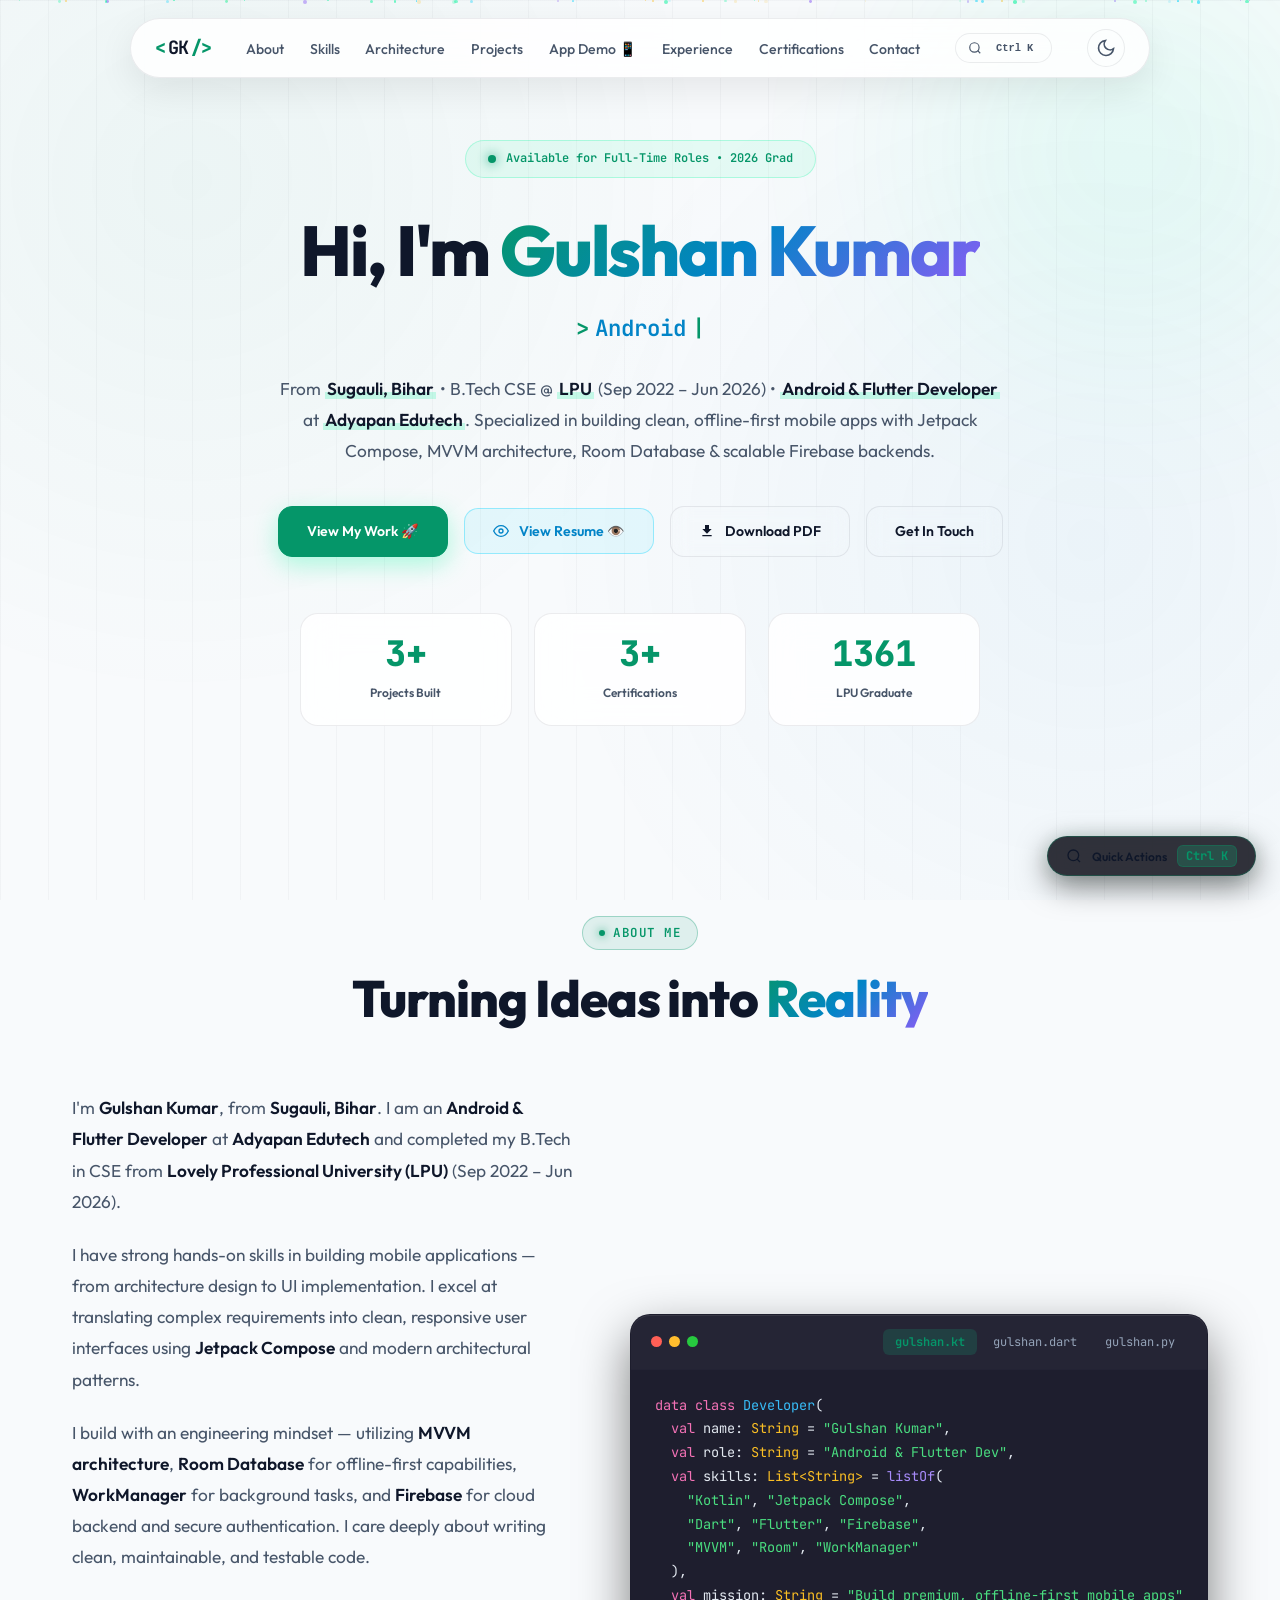
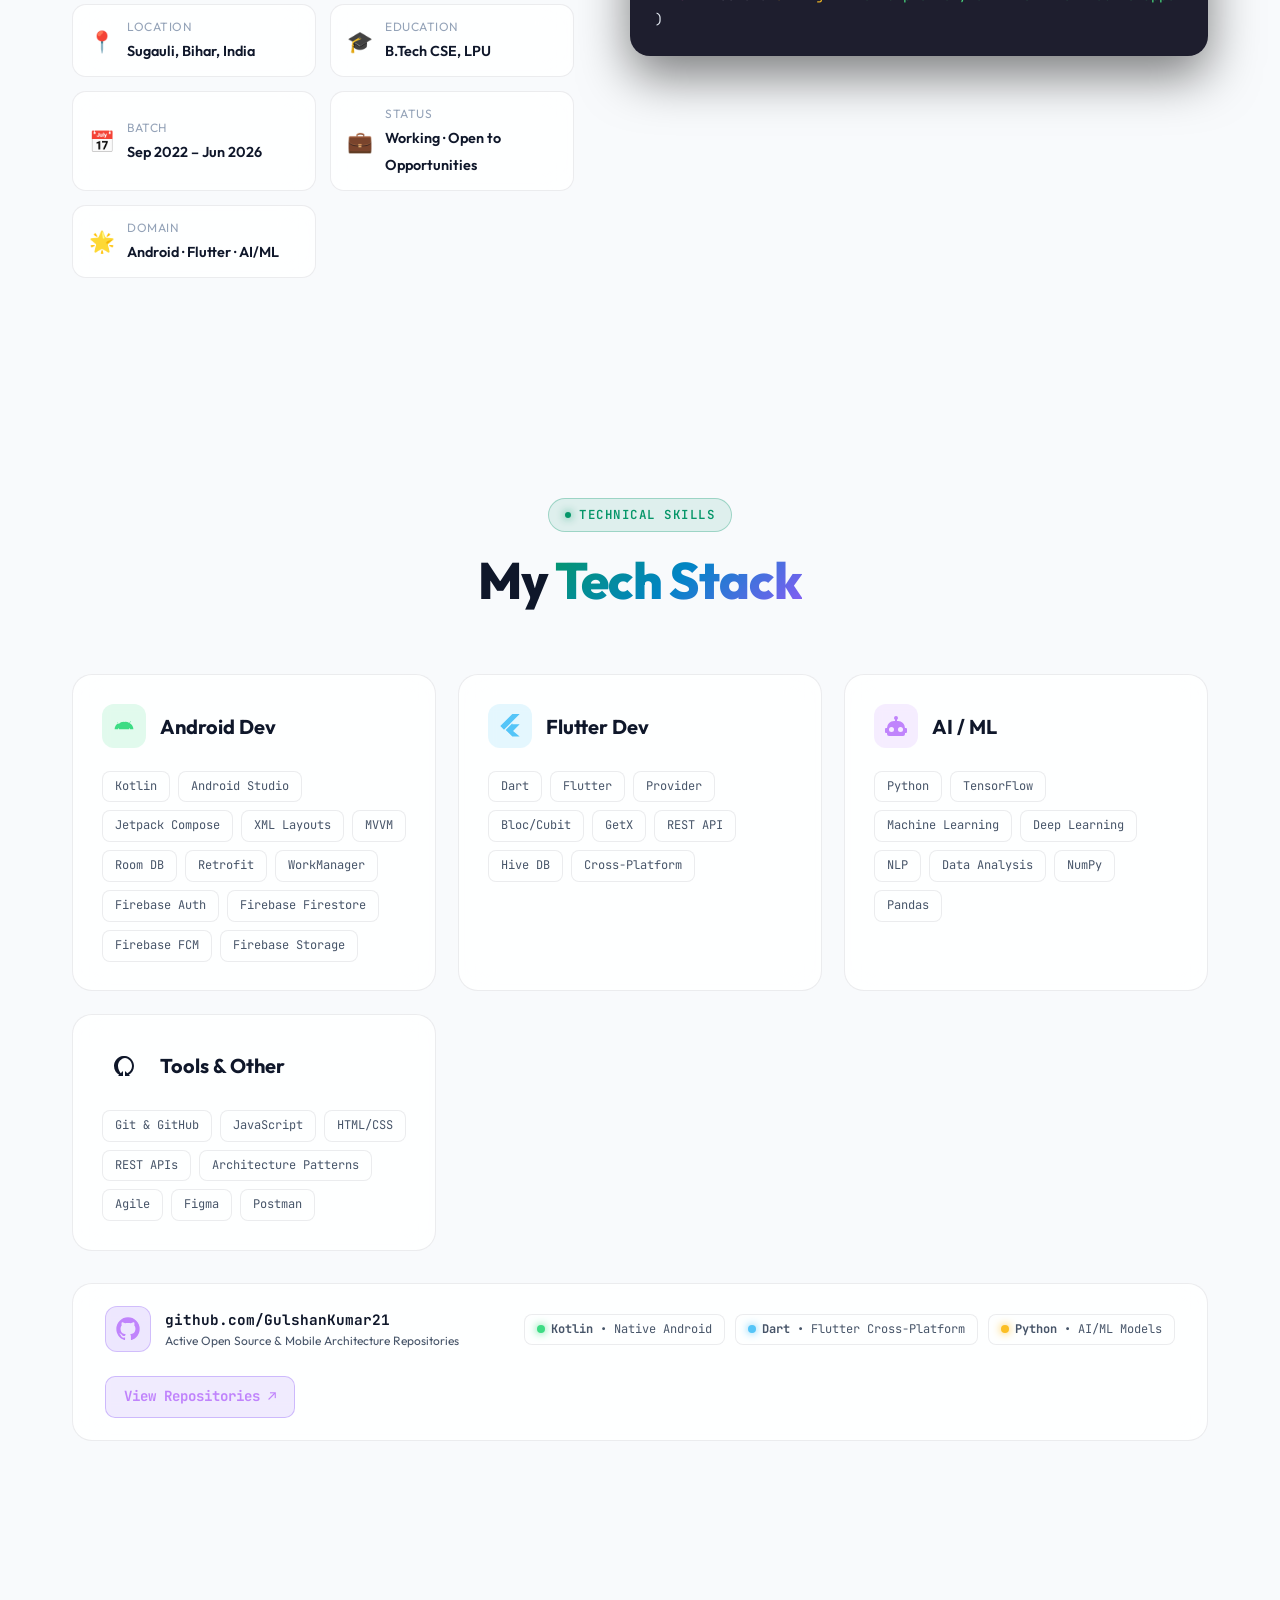
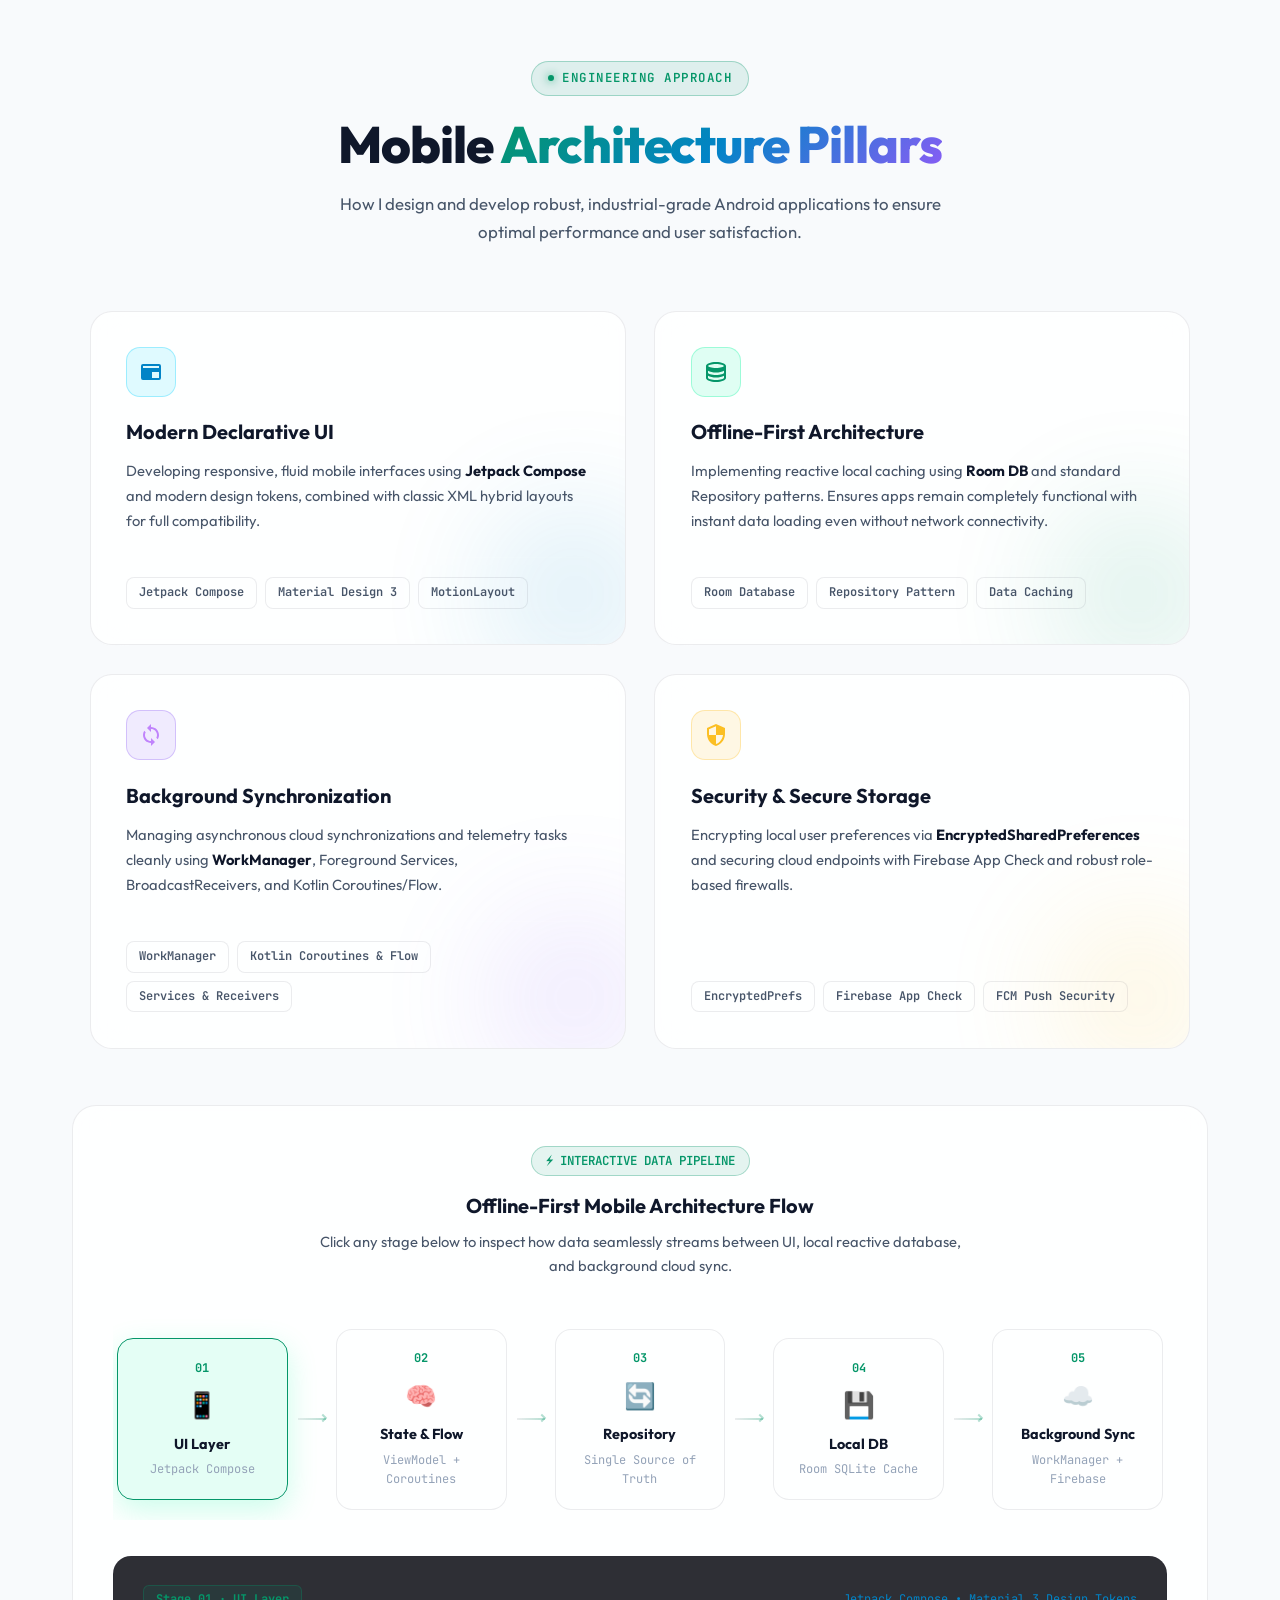
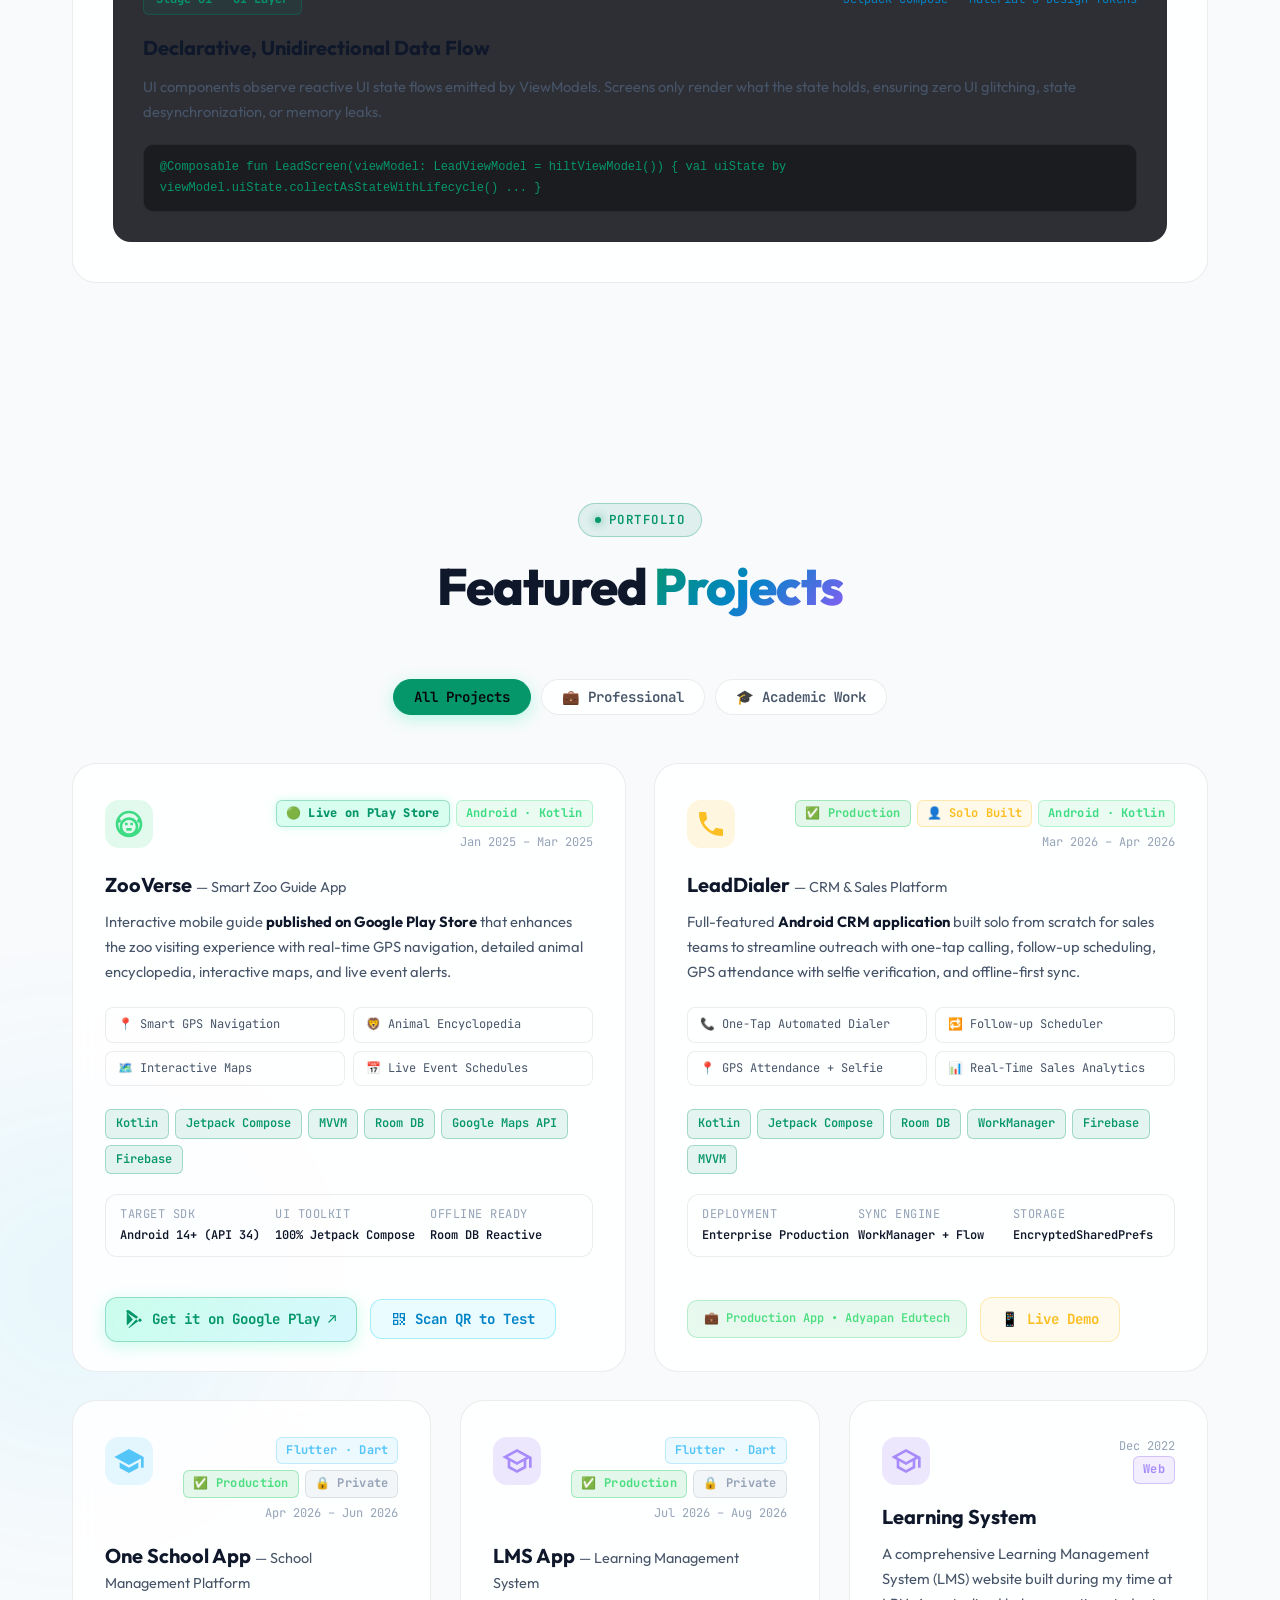
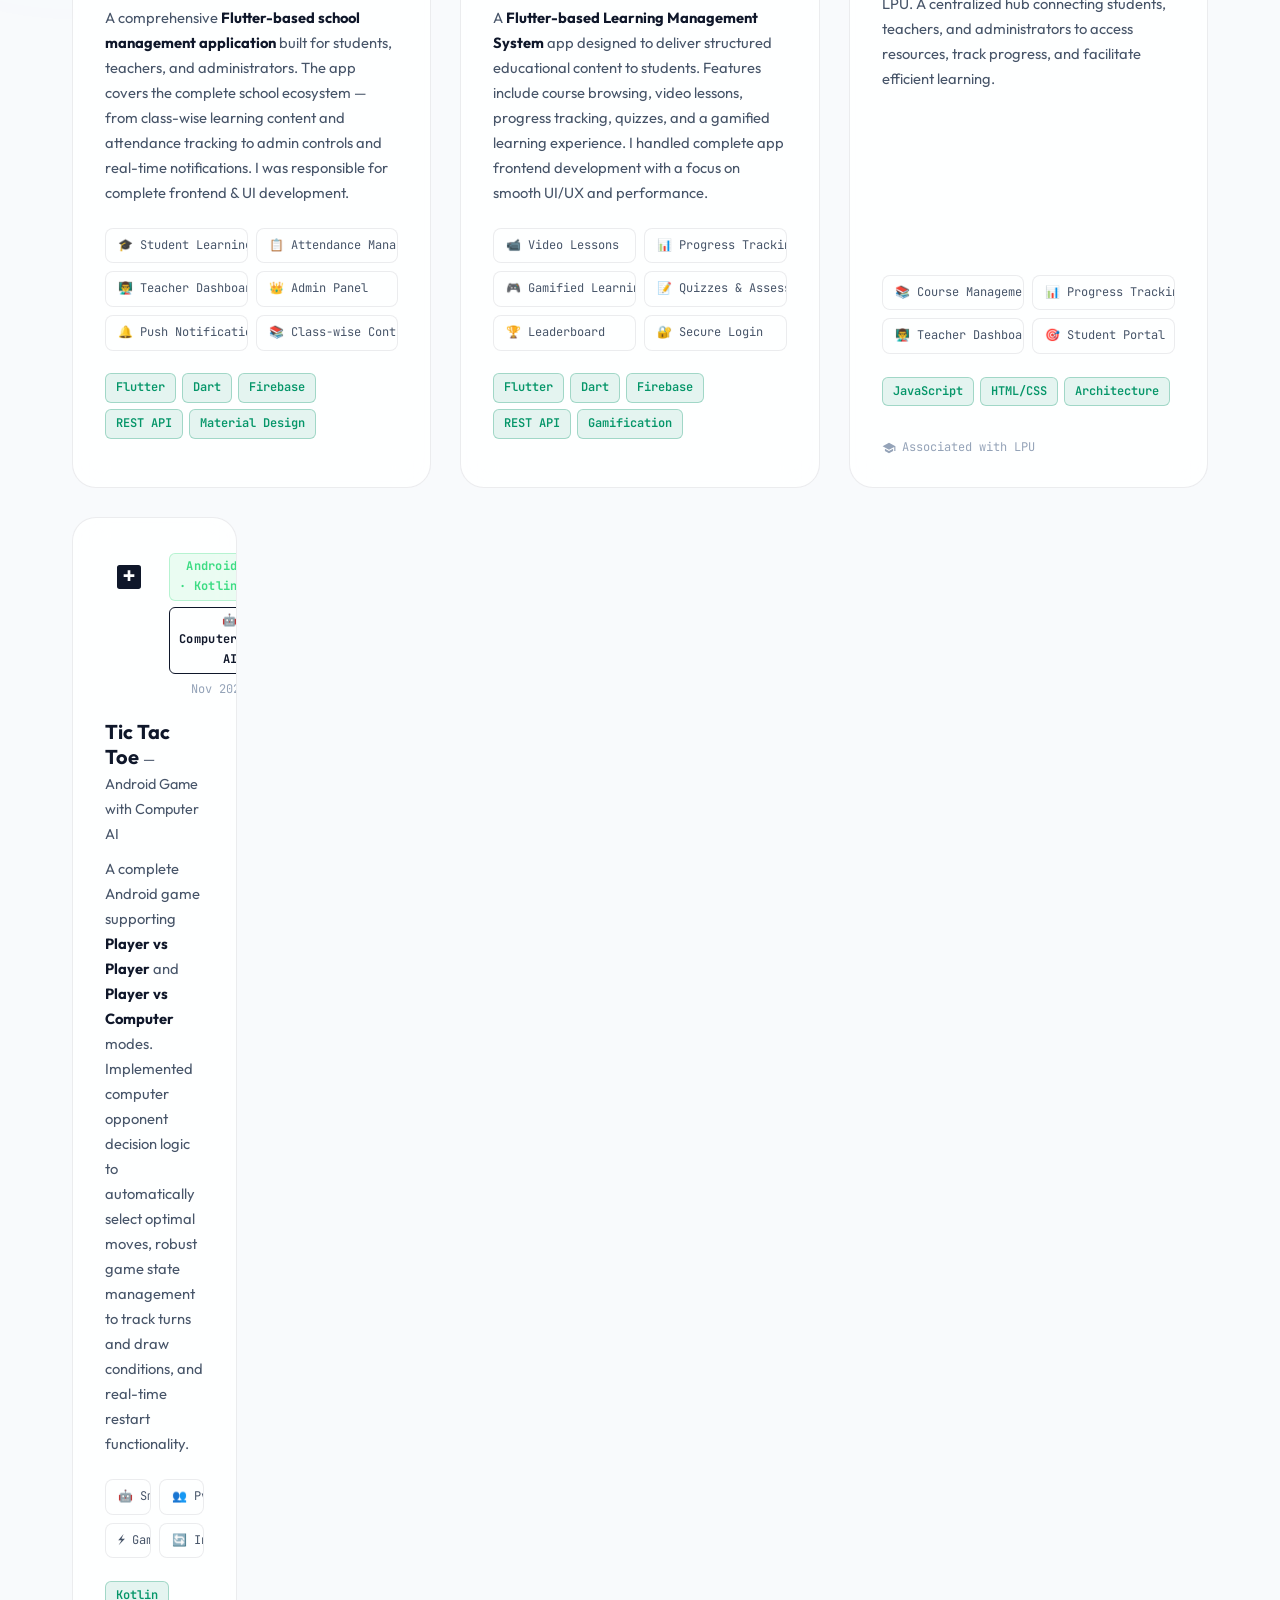
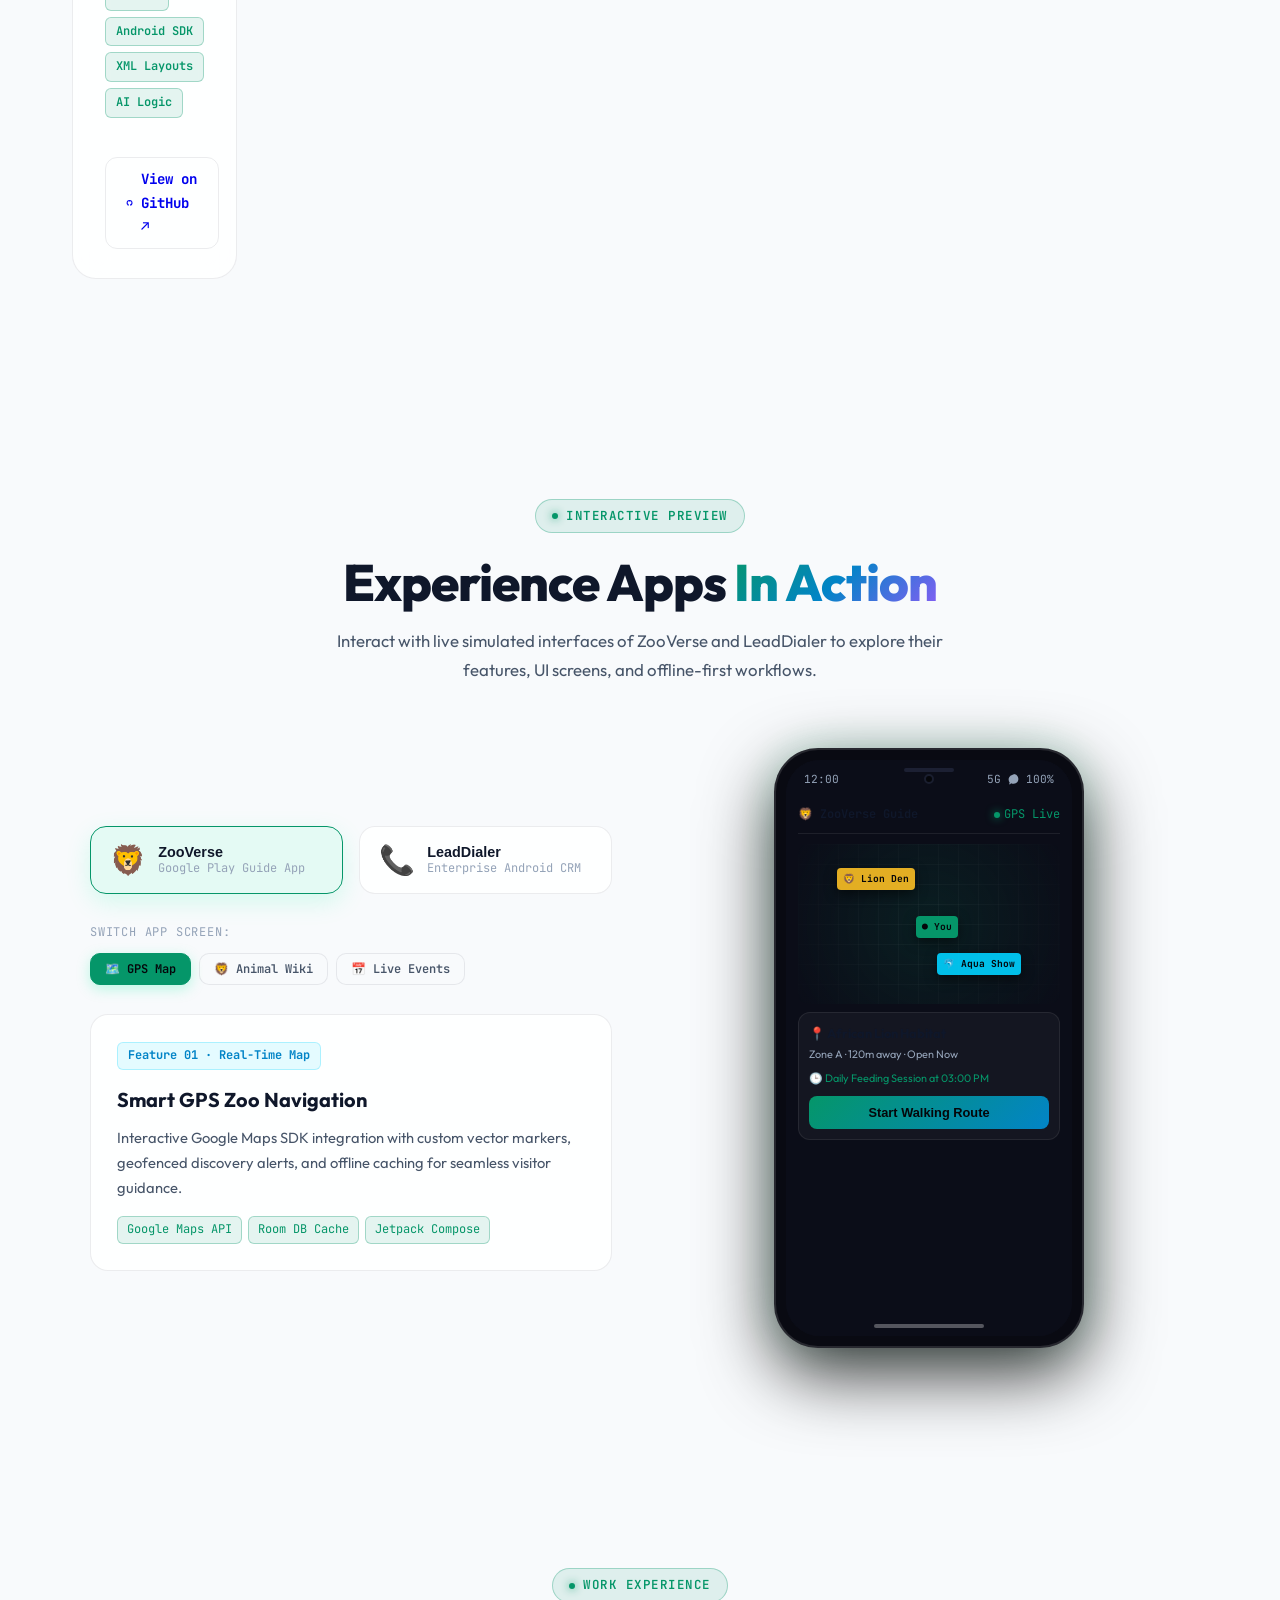
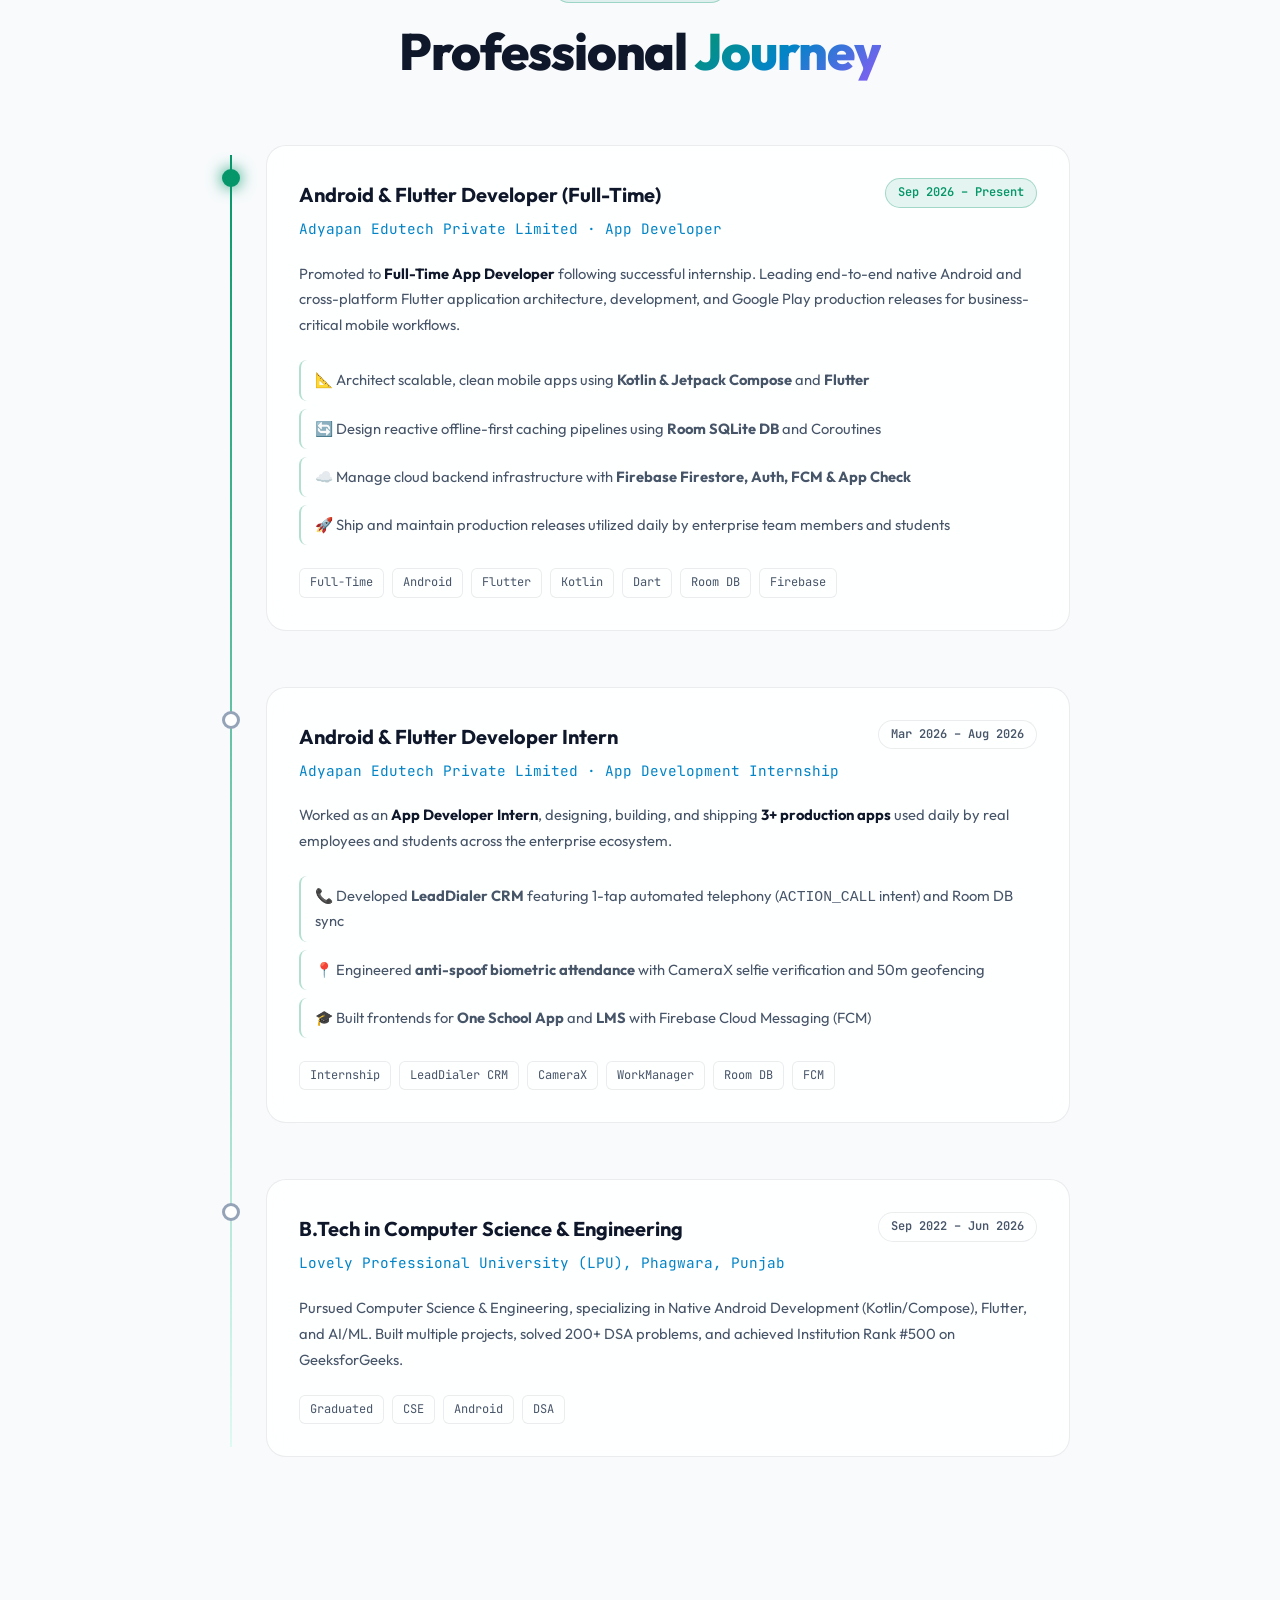
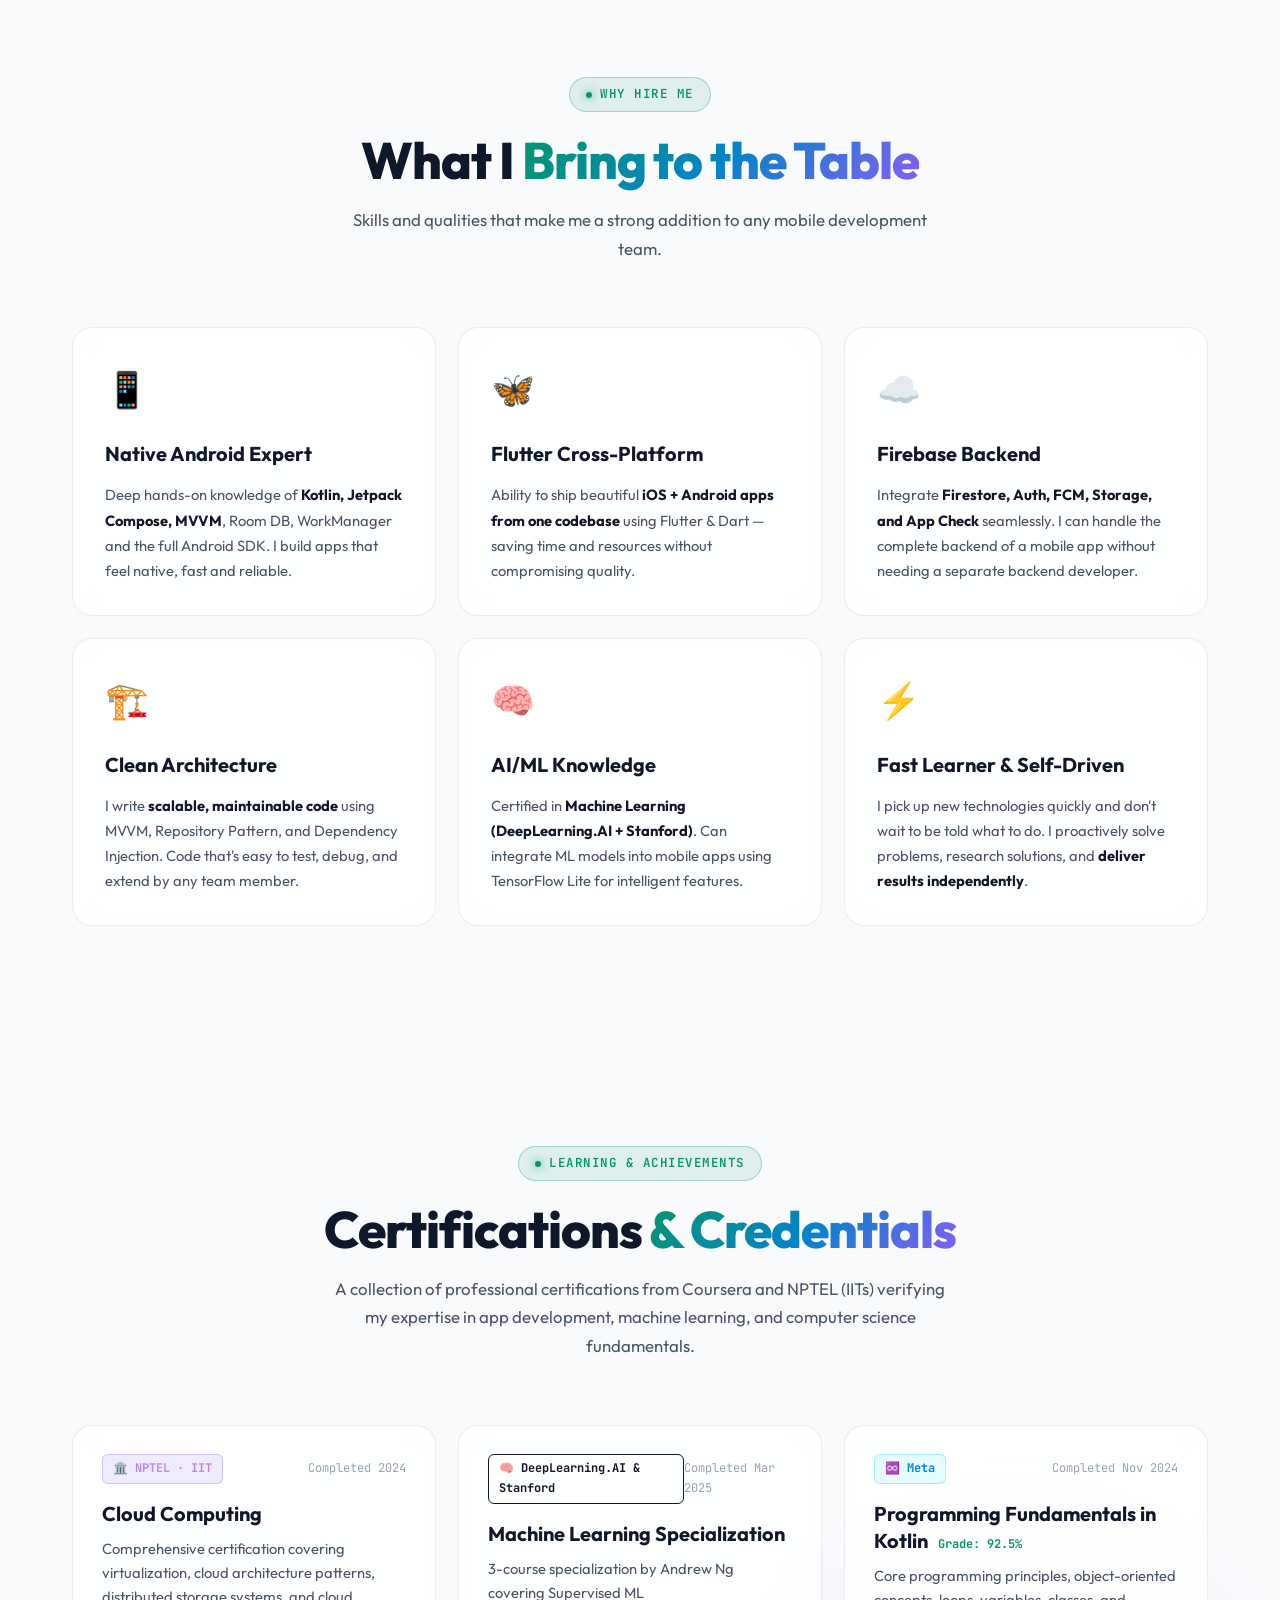
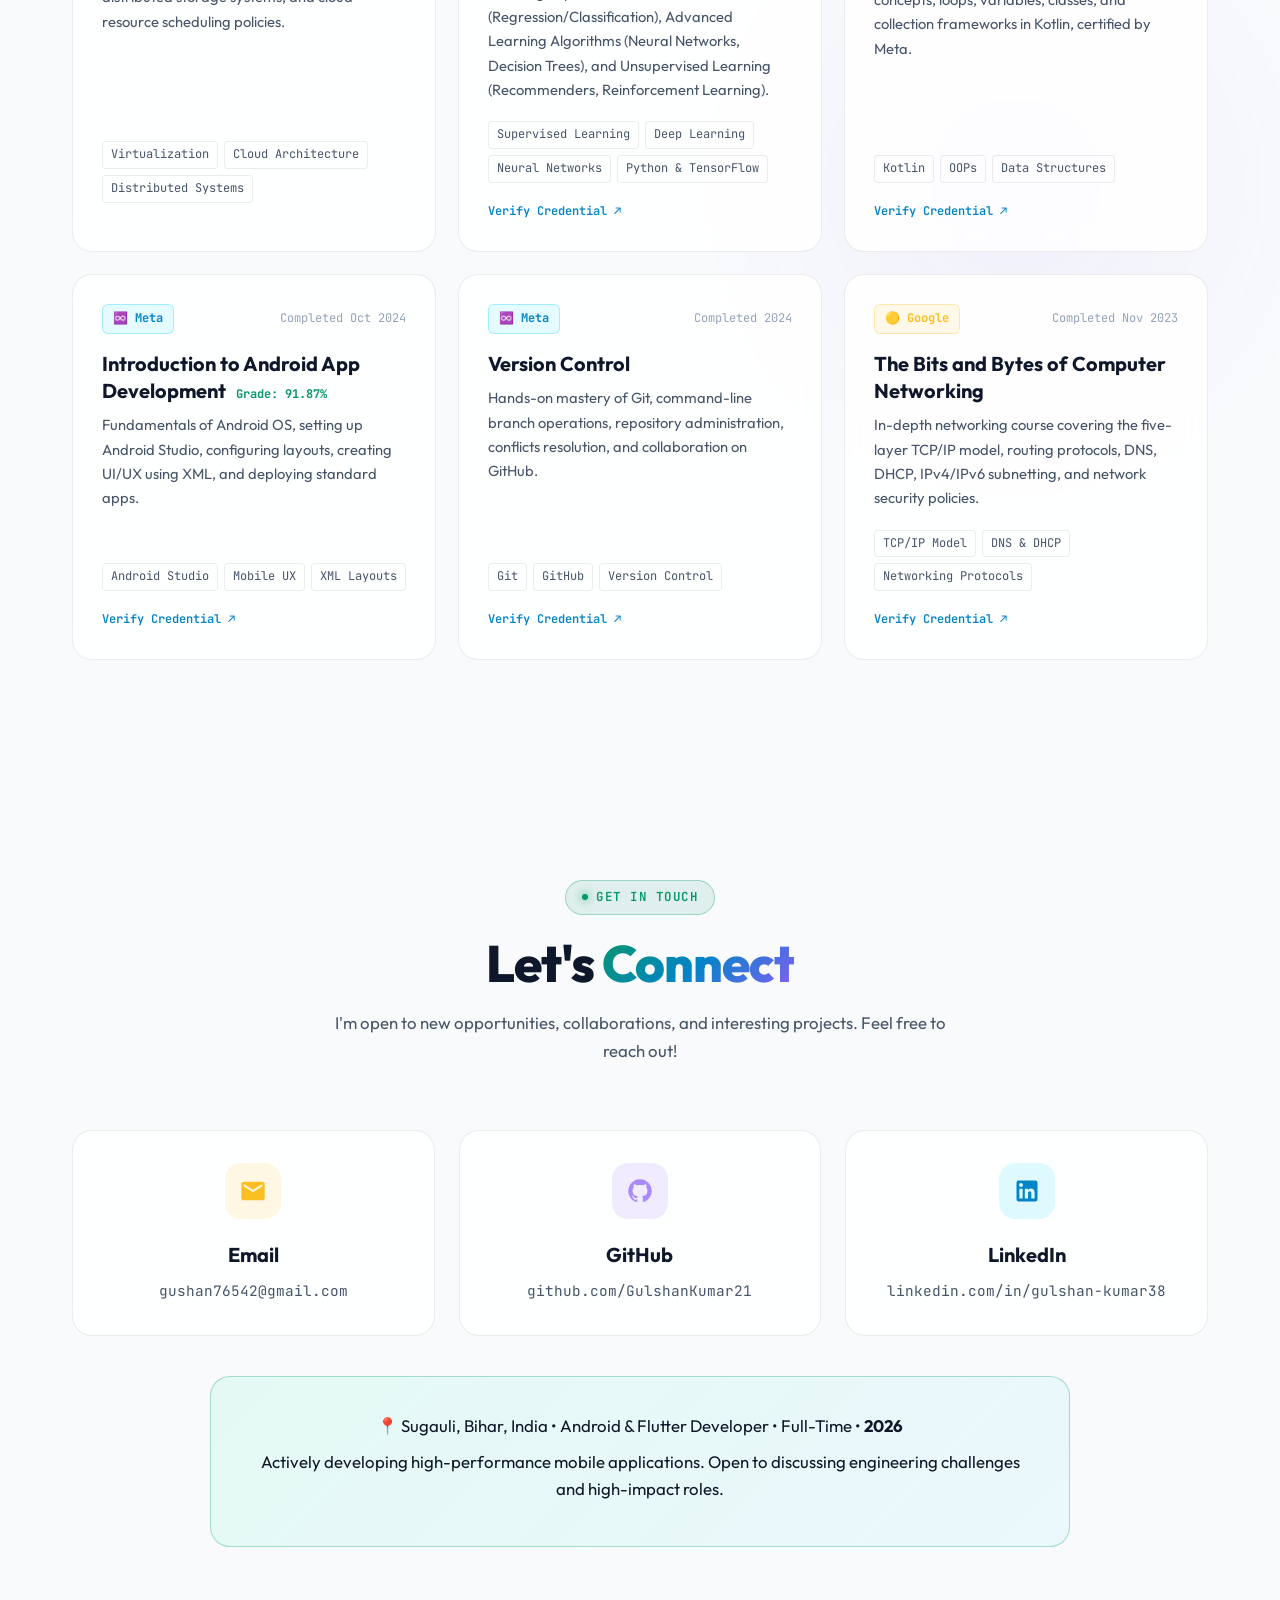
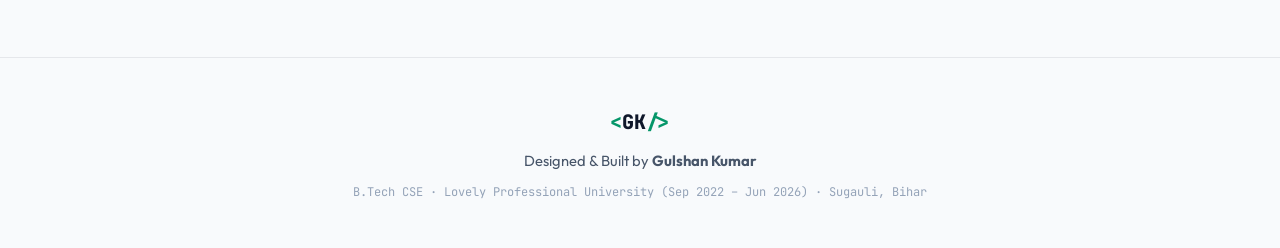
==== commit afe9815b: "Align resume and portfolio: restore original projects (Zoo Explorer on Google Play, Tic Tac Toe AI, " ====
--- a/index.html
+++ b/index.html
@@ -72,7 +72,7 @@
         <span class="cursor">|</span>
       </div>
       <p class="hero-desc" id="hero-desc">
-        B.Tech CSE @ <span class="highlight">LPU</span> (2022–2026) &bull; Passionate <span class="highlight">Android Developer</span> (Kotlin &amp; Jetpack Compose) and <span class="highlight">Flutter Engineer</span>. Specialized in building clean, offline-first mobile apps with MVVM architecture, Room Database &amp; scalable Firebase backends.
+        From <span class="highlight">Sugauli, Bihar</span> &bull; B.Tech CSE @ <span class="highlight">LPU</span> (Sep 2022 – Jun 2026) &bull; <span class="highlight">Android &amp; Flutter Developer</span> at <span class="highlight">Adyapan Edutech</span>. Specialized in building clean, offline-first mobile apps with Jetpack Compose, MVVM architecture, Room Database &amp; scalable Firebase backends.
       </p>
       <div class="hero-buttons" id="hero-buttons">
         <a href="#projects" class="btn btn-primary" id="btn-projects">View My Work 🚀</a>
@@ -112,10 +112,17 @@
       </div>
       <div class="about-grid">
         <div class="about-text" id="about-text">
-          <p>I'm <strong>Gulshan Kumar</strong>, a passionate mobile engineer specializing in <strong>native Android (Kotlin)</strong>, cross-platform <strong>Flutter/Dart</strong> development, and AI/ML. Currently completing my B.Tech in CSE from <strong>Lovely Professional University (LPU)</strong>, Batch 2022–2026.</p>
+          <p>I'm <strong>Gulshan Kumar</strong>, from <strong>Sugauli, Bihar</strong>. I am an <strong>Android &amp; Flutter Developer</strong> at <strong>Adyapan Edutech</strong> and completed my B.Tech in CSE from <strong>Lovely Professional University (LPU)</strong> (Sep 2022 – Jun 2026).</p>
           <p>I have strong hands-on skills in building mobile applications — from architecture design to UI implementation. I excel at translating complex requirements into clean, responsive user interfaces using <strong>Jetpack Compose</strong> and modern architectural patterns.</p>
           <p>I build with an engineering mindset — utilizing <strong>MVVM architecture</strong>, <strong>Room Database</strong> for offline-first capabilities, <strong>WorkManager</strong> for background tasks, and <strong>Firebase</strong> for cloud backend and secure authentication. I care deeply about writing clean, maintainable, and testable code.</p>
           <div class="about-info-grid">
+            <div class="info-item">
+              <span class="info-icon">📍</span>
+              <div>
+                <span class="info-label">Location</span>
+                <span class="info-value">Sugauli, Bihar, India</span>
+              </div>
+            </div>
             <div class="info-item">
               <span class="info-icon">🎓</span>
               <div>
@@ -127,7 +134,7 @@
               <span class="info-icon">📅</span>
               <div>
                 <span class="info-label">Batch</span>
-                <span class="info-value">2022 – 2026</span>
+                <span class="info-value">Sep 2022 – Jun 2026</span>
               </div>
             </div>
             <div class="info-item">
@@ -690,6 +697,44 @@
           </div>
         </div>
 
+        <!-- Tic Tac Toe - Android Game with AI -->
+        <div class="project-card filter-item academic" id="project-tictactoe">
+          <div class="project-card-inner">
+            <div class="project-header">
+              <div class="project-icon game-icon">
+                <svg viewBox="0 0 24 24" fill="currentColor" width="32" height="32"><path d="M19 3H5a2 2 0 00-2 2v14a2 2 0 002 2h14a2 2 0 002-2V5a2 2 0 00-2-2m-8 4h2v3h3v2h-3v3h-2v-3H8v-2h3V7z"/></svg>
+              </div>
+              <div class="project-meta">
+                <div class="project-badges">
+                  <span class="project-type android-badge">Android · Kotlin</span>
+                  <span class="project-type ai-badge">🤖 Computer AI</span>
+                </div>
+                <span class="project-date">Nov 2024</span>
+              </div>
+            </div>
+            <h3 class="project-title">Tic Tac Toe <span class="title-sub">— Android Game with Computer AI</span></h3>
+            <p class="project-desc">A complete Android game supporting <strong>Player vs Player</strong> and <strong>Player vs Computer</strong> modes. Implemented computer opponent decision logic to automatically select optimal moves, robust game state management to track turns and draw conditions, and real-time restart functionality.</p>
+            <div class="project-features">
+              <div class="feature-item">🤖 Smart AI Decision Logic</div>
+              <div class="feature-item">👥 PvP &amp; PvC Modes</div>
+              <div class="feature-item">⚡ Game State Engine</div>
+              <div class="feature-item">🔄 Instant Restart</div>
+            </div>
+            <div class="project-tech">
+              <span class="tech-pill">Kotlin</span>
+              <span class="tech-pill">Android SDK</span>
+              <span class="tech-pill">XML Layouts</span>
+              <span class="tech-pill">AI Logic</span>
+            </div>
+            <div class="project-links">
+              <a href="https://github.com/GulshanKumar21" target="_blank" class="project-link-btn" style="border: 1px solid var(--border-color);">
+                <svg viewBox="0 0 24 24" fill="currentColor" width="16" height="16"><path d="M12 2A10 10 0 002 12c0 4.42 2.87 8.17 6.84 9.5.5.08.66-.23.66-.5v-1.69c-2.77.6-3.36-1.34-3.36-1.34-.46-1.16-1.11-1.47-1.11-1.47-.91-.62.07-.6.07-.6 1 .07 1.53 1.03 1.53 1.03.87 1.52 2.34 1.07 2.91.83.09-.65.35-1.09.63-1.34-2.22-.25-4.55-1.11-4.55-4.92 0-1.11.38-2 1.03-2.71-.1-.25-.45-1.29.1-2.64 0 0 .84-.27 2.75 1.02.79-.22 1.65-.33 2.5-.33.85 0 1.71.11 2.5.33 1.91-1.29 2.75-1.02 2.75-1.02.55 1.35.2 2.39.1 2.64.65.71 1.03 1.6 1.03 2.71 0 3.82-2.34 4.66-4.57 4.91.36.31.69.92.69 1.85V21c0 .27.16.59.67.5C19.14 20.16 22 16.42 22 12A10 10 0 0012 2z"/></svg>
+                View on GitHub ↗
+              </a>
+            </div>
+          </div>
+        </div>
+
       </div>
     </div>
   </section>
@@ -785,55 +830,85 @@
         <h2 class="section-title">Professional <span class="gradient-text">Journey</span></h2>
       </div>
       <div class="timeline">
-        <!-- Current Job -->
+        <!-- Current Job: Full-Time -->
         <div class="timeline-item current" id="exp-current">
           <div class="timeline-dot active"></div>
           <div class="timeline-content">
             <div class="exp-header">
               <div>
-                <h3 class="exp-title">Android &amp; Flutter Developer</h3>
-                <span class="exp-company">Adyapan Edutech Private Limited · App Developer Intern</span>
-              </div>
-              <span class="exp-duration current-badge">Mar 2026 – Present</span>
+                <h3 class="exp-title">Android &amp; Flutter Developer (Full-Time)</h3>
+                <span class="exp-company">Adyapan Edutech Private Limited · App Developer</span>
+              </div>
+              <span class="exp-duration current-badge">Sep 2026 – Present</span>
             </div>
             <p class="exp-desc">
-              Working as an in-house <strong>App Developer</strong>, responsible for designing, building, and shipping <strong>production-grade mobile apps</strong> used daily by real employees — covering the full app lifecycle from architecture to deployment.
+              Promoted to <strong>Full-Time App Developer</strong> following successful internship. Leading end-to-end native Android and cross-platform Flutter application architecture, development, and Google Play production releases for business-critical mobile workflows.
             </p>
             <div class="exp-responsibilities">
-              <div class="resp-item">📐 Designed and built complete Android apps using <strong>Kotlin &amp; Jetpack Compose</strong></div>
-              <div class="resp-item">🦋 Developed cross-platform apps using <strong>Flutter &amp; Dart</strong></div>
-              <div class="resp-item">☁️ Integrated <strong>Firebase</strong> (Auth, Firestore, FCM, Storage) as cloud backend</div>
-              <div class="resp-item">📦 Implemented <strong>MVVM architecture</strong> with Room DB for offline-first capabilities</div>
-              <div class="resp-item">🚀 Deployed and maintained <strong>3+ production apps</strong> used daily by the team</div>
+              <div class="resp-item">📐 Architect scalable, clean mobile apps using <strong>Kotlin &amp; Jetpack Compose</strong> and <strong>Flutter</strong></div>
+              <div class="resp-item">🔄 Design reactive offline-first caching pipelines using <strong>Room SQLite DB</strong> and Coroutines</div>
+              <div class="resp-item">☁️ Manage cloud backend infrastructure with <strong>Firebase Firestore, Auth, FCM &amp; App Check</strong></div>
+              <div class="resp-item">🚀 Ship and maintain production releases utilized daily by enterprise team members and students</div>
             </div>
             <div class="exp-skills" style="margin-top:1rem;">
+              <span class="skill-pill">Full-Time</span>
               <span class="skill-pill">Android</span>
               <span class="skill-pill">Flutter</span>
               <span class="skill-pill">Kotlin</span>
               <span class="skill-pill">Dart</span>
+              <span class="skill-pill">Room DB</span>
               <span class="skill-pill">Firebase</span>
-              <span class="skill-pill">MVVM</span>
-              <span class="skill-pill">Production Apps</span>
-            </div>
-          </div>
-        </div>
+            </div>
+          </div>
+        </div>
+
+        <!-- Previous Job: Internship -->
+        <div class="timeline-item" id="exp-intern">
+          <div class="timeline-dot"></div>
+          <div class="timeline-content">
+            <div class="exp-header">
+              <div>
+                <h3 class="exp-title">Android &amp; Flutter Developer Intern</h3>
+                <span class="exp-company">Adyapan Edutech Private Limited · App Development Internship</span>
+              </div>
+              <span class="exp-duration">Mar 2026 – Aug 2026</span>
+            </div>
+            <p class="exp-desc">
+              Worked as an <strong>App Developer Intern</strong>, designing, building, and shipping <strong>3+ production apps</strong> used daily by real employees and students across the enterprise ecosystem.
+            </p>
+            <div class="exp-responsibilities">
+              <div class="resp-item">📞 Developed <strong>LeadDialer CRM</strong> featuring 1-tap automated telephony (<code>ACTION_CALL</code> intent) and Room DB sync</div>
+              <div class="resp-item">📍 Engineered <strong>anti-spoof biometric attendance</strong> with CameraX selfie verification and 50m geofencing</div>
+              <div class="resp-item">🎓 Built frontends for <strong>One School App</strong> and <strong>LMS</strong> with Firebase Cloud Messaging (FCM)</div>
+            </div>
+            <div class="exp-skills" style="margin-top:1rem;">
+              <span class="skill-pill">Internship</span>
+              <span class="skill-pill">LeadDialer CRM</span>
+              <span class="skill-pill">CameraX</span>
+              <span class="skill-pill">WorkManager</span>
+              <span class="skill-pill">Room DB</span>
+              <span class="skill-pill">FCM</span>
+            </div>
+          </div>
+        </div>
+
         <!-- LPU -->
         <div class="timeline-item" id="exp-lpu">
           <div class="timeline-dot"></div>
           <div class="timeline-content">
             <div class="exp-header">
               <div>
-                <h3 class="exp-title">B.Tech CSE Student</h3>
-                <span class="exp-company">Lovely Professional University (LPU)</span>
-              </div>
-              <span class="exp-duration">2022 – 2026</span>
-            </div>
-            <p class="exp-desc">Pursuing Computer Science &amp; Engineering, specializing in Android Development and AI/ML. Built multiple projects and participated in technical activities.</p>
+                <h3 class="exp-title">B.Tech in Computer Science &amp; Engineering</h3>
+                <span class="exp-company">Lovely Professional University (LPU), Phagwara, Punjab</span>
+              </div>
+              <span class="exp-duration">Sep 2022 – Jun 2026</span>
+            </div>
+            <p class="exp-desc">Pursued Computer Science &amp; Engineering, specializing in Native Android Development (Kotlin/Compose), Flutter, and AI/ML. Built multiple projects, solved 200+ DSA problems, and achieved Institution Rank #500 on GeeksforGeeks.</p>
             <div class="exp-skills">
+              <span class="skill-pill">Graduated</span>
               <span class="skill-pill">CSE</span>
               <span class="skill-pill">Android</span>
-              <span class="skill-pill">AI/ML</span>
-              <span class="skill-pill">Data Structures</span>
+              <span class="skill-pill">DSA</span>
             </div>
           </div>
         </div>
@@ -1043,8 +1118,8 @@
         </div>
       </div>
       <div class="contact-cta" id="contact-cta">
-        <p>📍 India &bull; Open to Full-time Roles &bull; Available from <strong>2026</strong></p>
-        <p class="contact-sub">Actively looking for <strong>Android / Flutter Developer</strong> positions. Let's build something great together.</p>
+        <p>📍 Sugauli, Bihar, India &bull; Android &amp; Flutter Developer &bull; Full-Time &bull; <strong>2026</strong></p>
+        <p class="contact-sub">Actively developing high-performance mobile applications. Open to discussing engineering challenges and high-impact roles.</p>
       </div>
     </div>
   </section>
@@ -1056,8 +1131,8 @@
         <a href="#hero" class="footer-logo">
           <span class="logo-bracket">&lt;</span>GK<span class="logo-bracket">/&gt;</span>
         </a>
-        <p class="footer-text">Designed & Built by <strong>Gulshan Kumar</strong></p>
-        <p class="footer-sub">B.Tech CSE · LPU · 2022–2026</p>
+        <p class="footer-text">Designed &amp; Built by <strong>Gulshan Kumar</strong></p>
+        <p class="footer-sub">B.Tech CSE · Lovely Professional University (Sep 2022 – Jun 2026) · Sugauli, Bihar</p>
       </div>
     </div>
   </footer>
@@ -1100,7 +1175,7 @@
         <div class="resume-modal-info">
           <div class="modal-badge">📄 ATS-Compliant 1-Page CV</div>
           <h3>Gulshan Kumar · Resume</h3>
-          <p>Android (Kotlin &amp; Compose) &bull; Flutter (Dart) &bull; Adyapan Edutech Intern</p>
+          <p>Android &amp; Flutter Developer &bull; Adyapan Edutech (Full-Time &amp; Intern) &bull; Sugauli, Bihar &bull; LPU 2022–2026</p>
         </div>
         <div class="resume-modal-actions">
           <a href="resume.pdf" download class="btn btn-primary btn-sm">
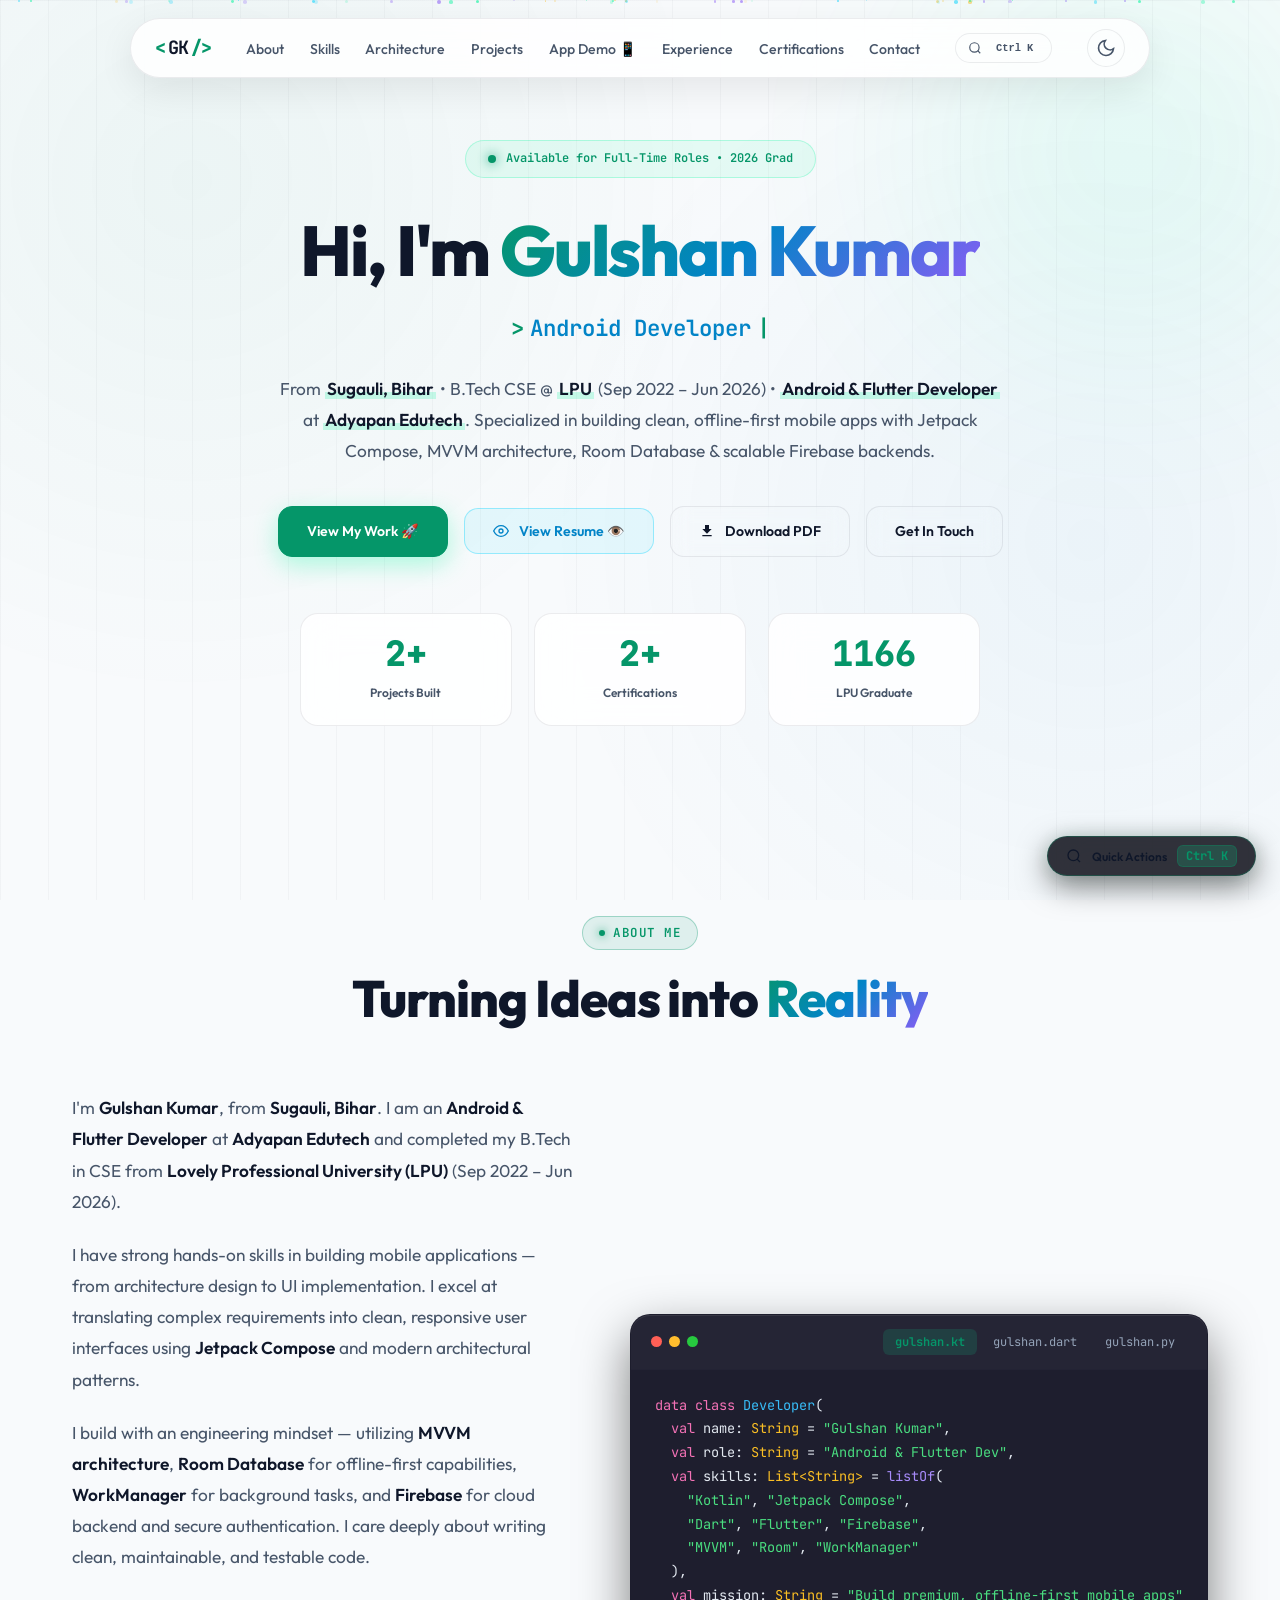
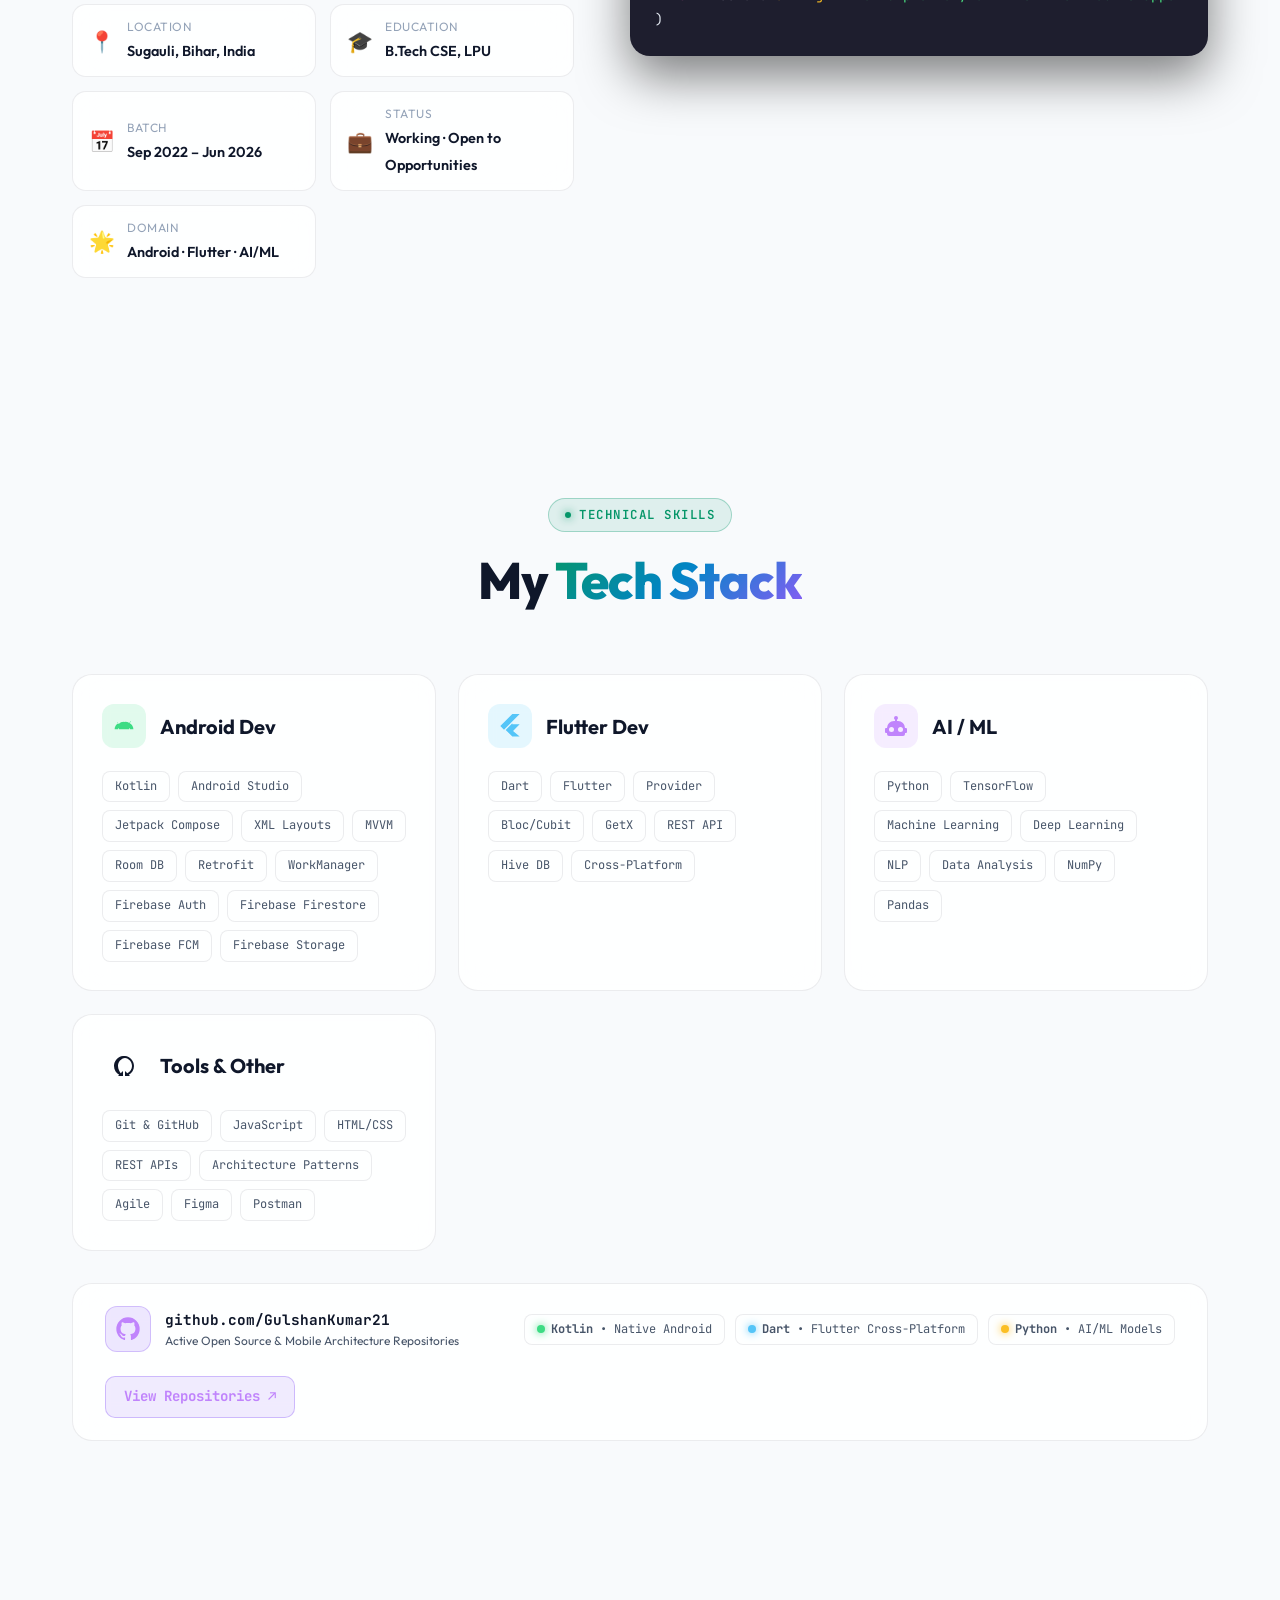
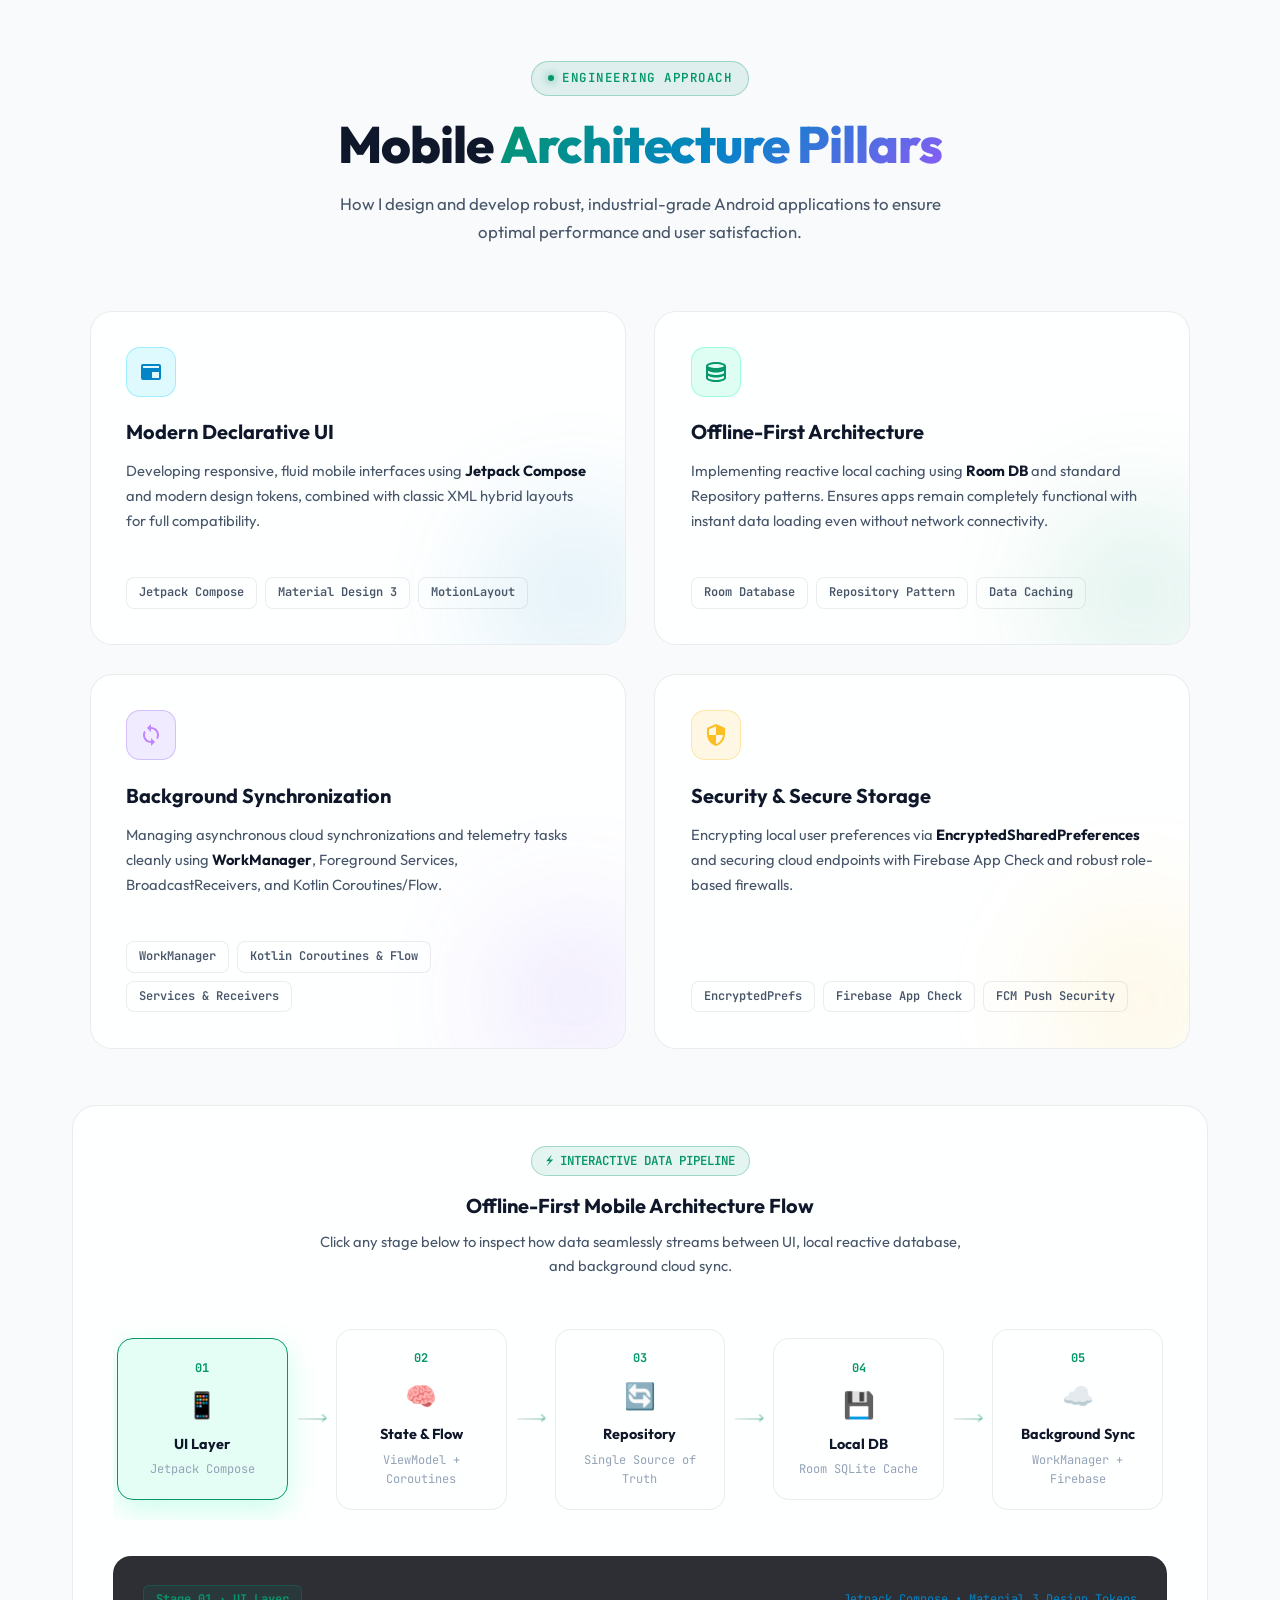
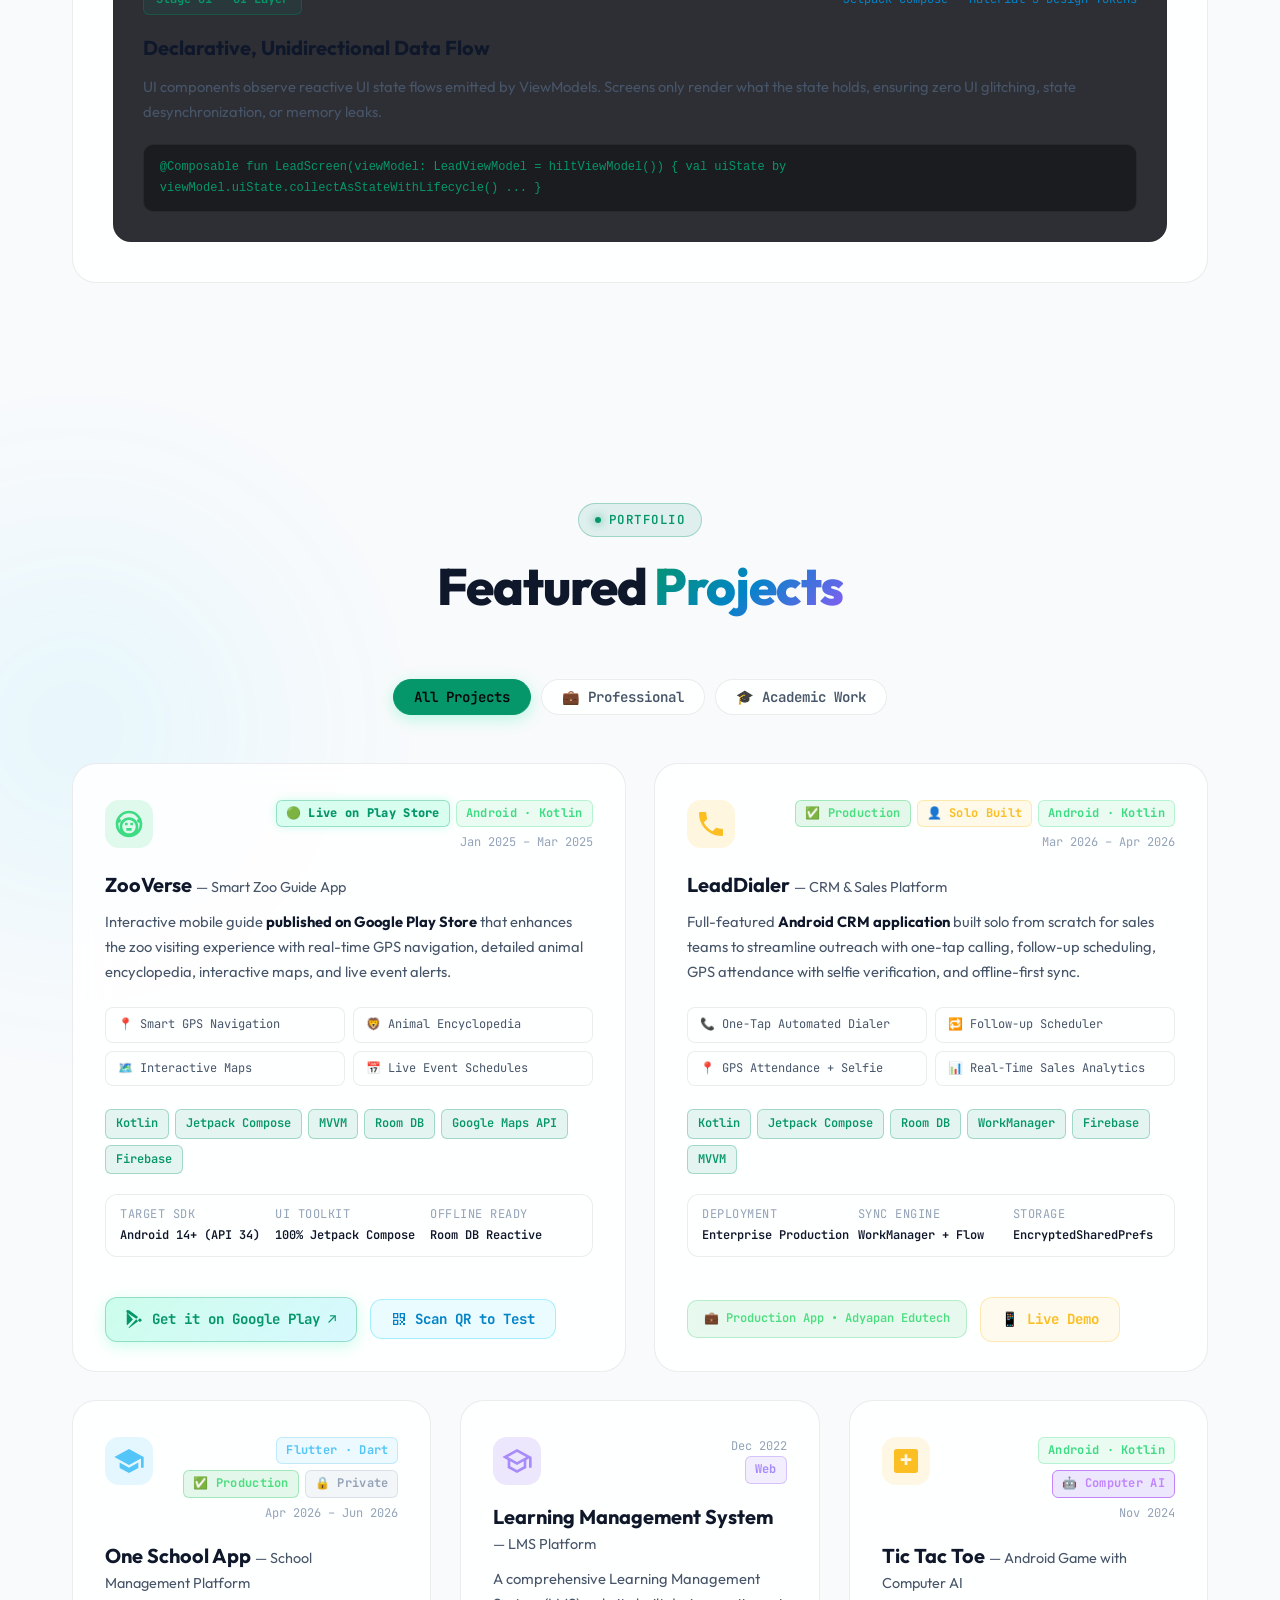
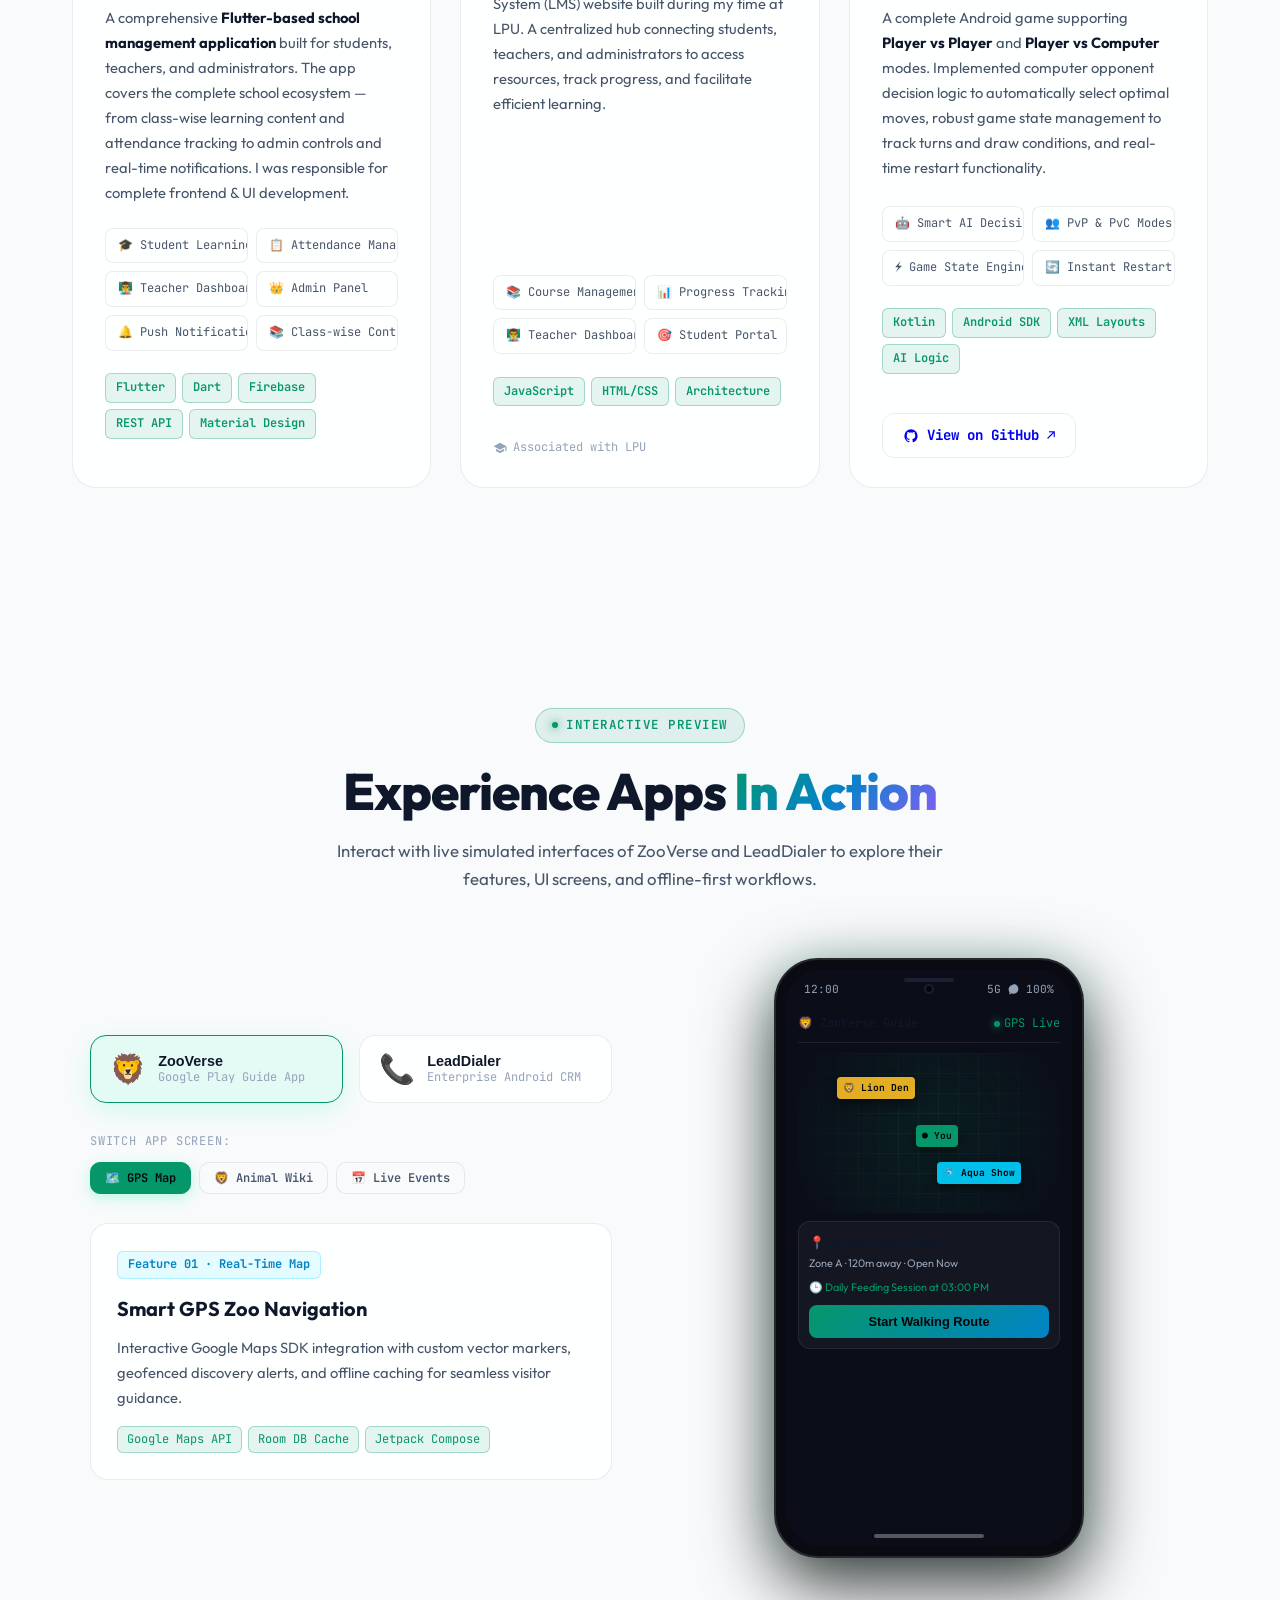
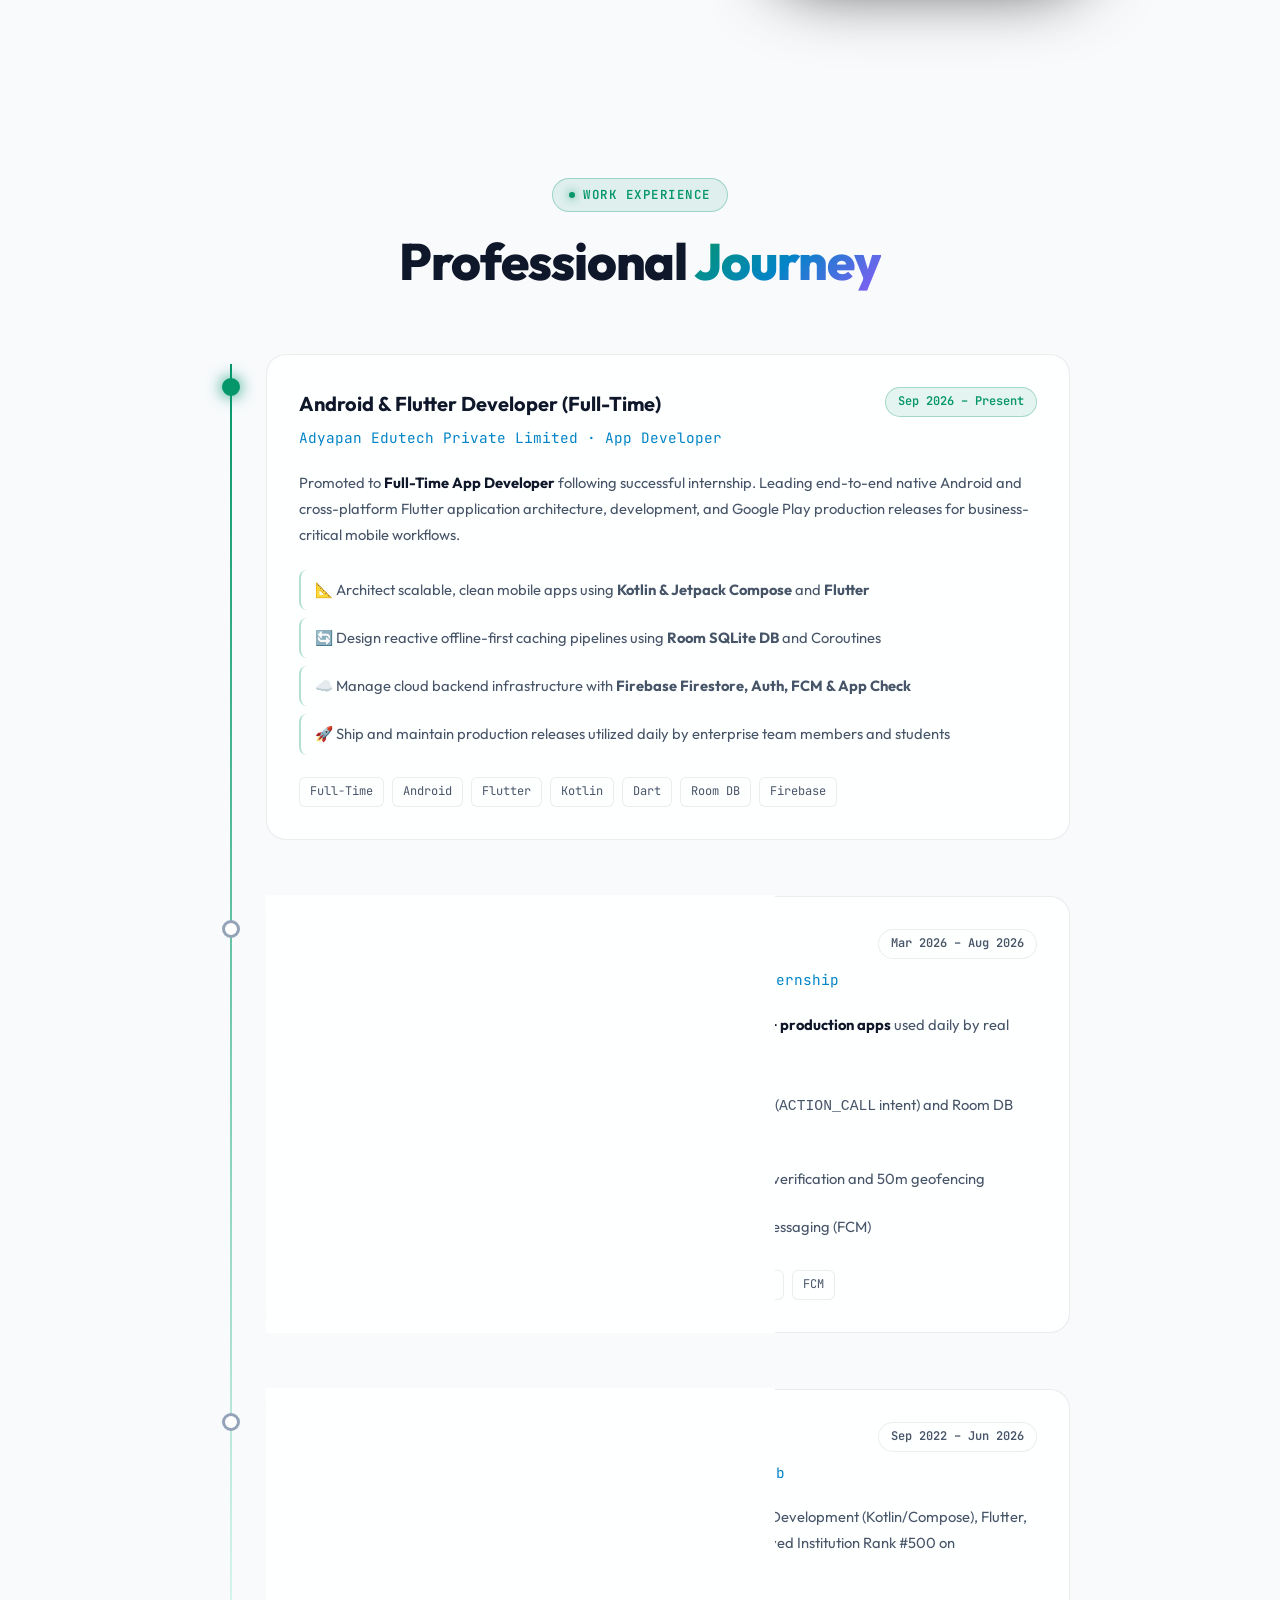
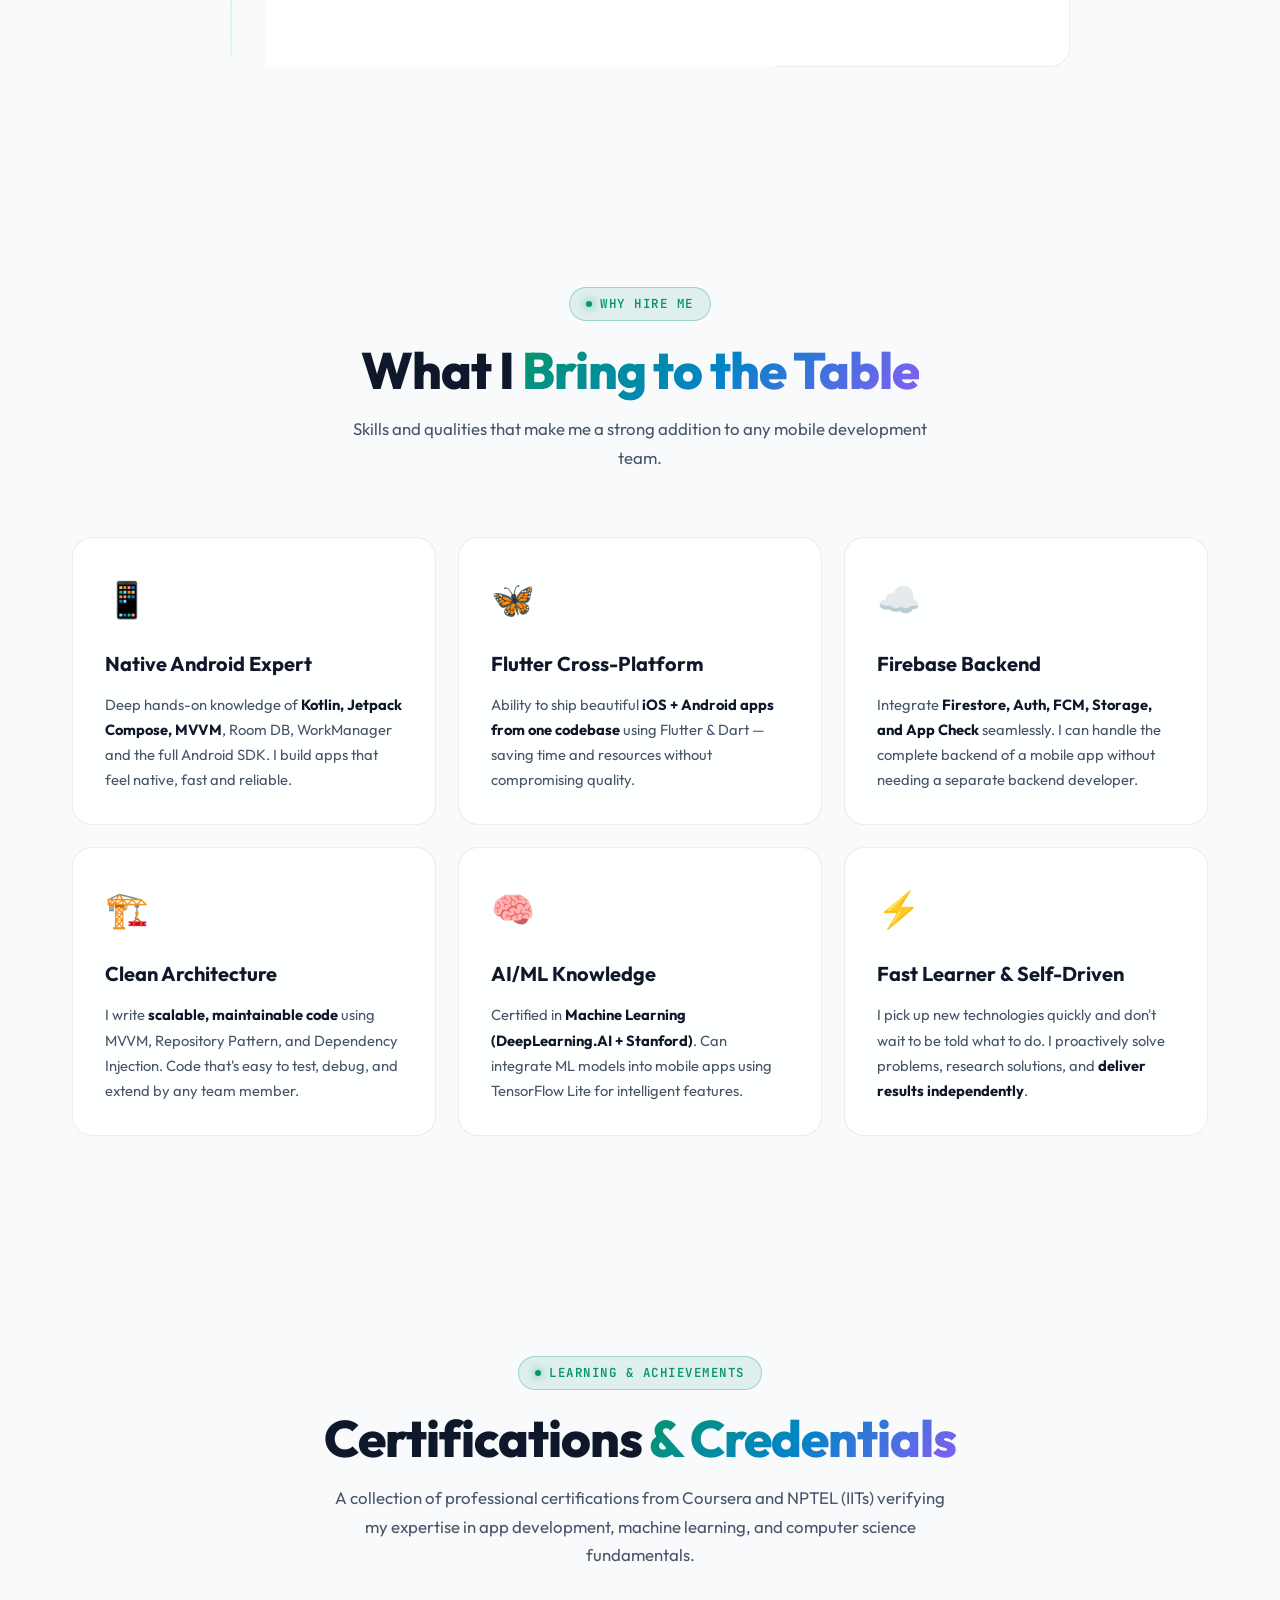
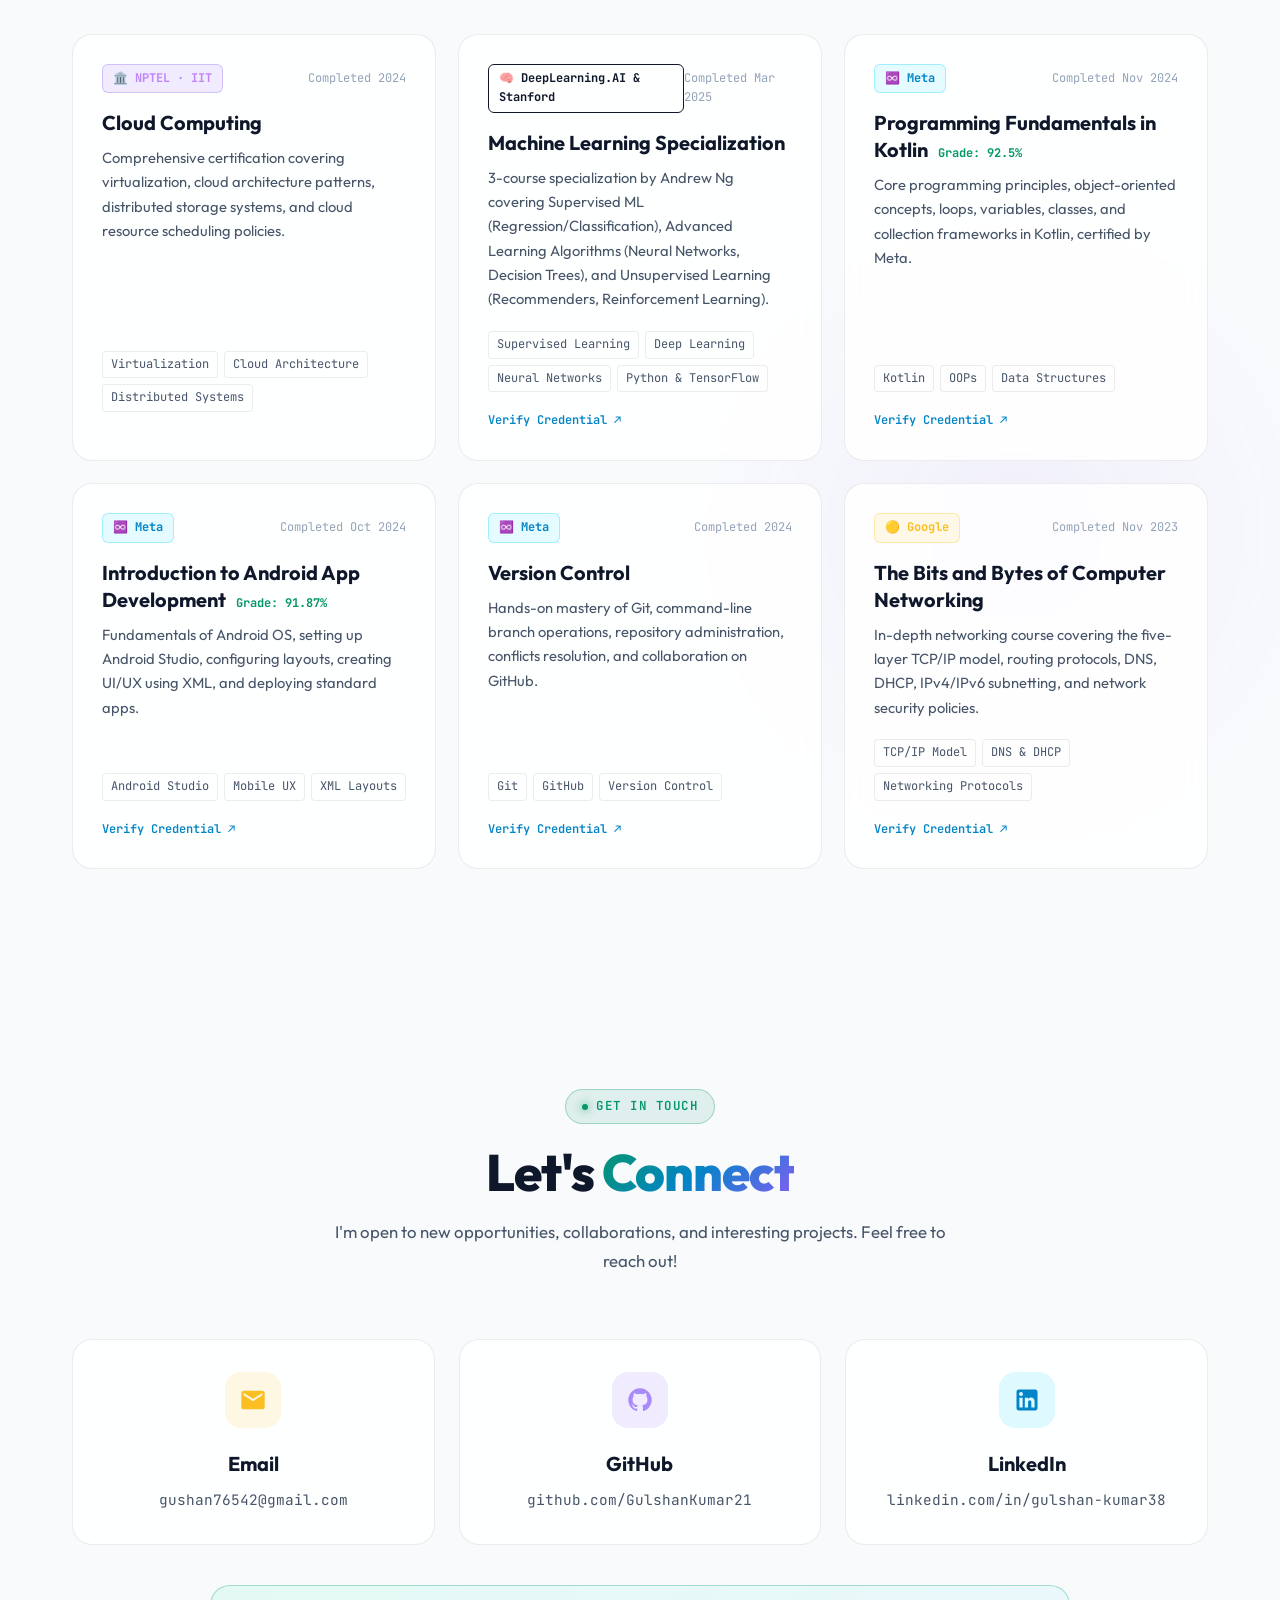
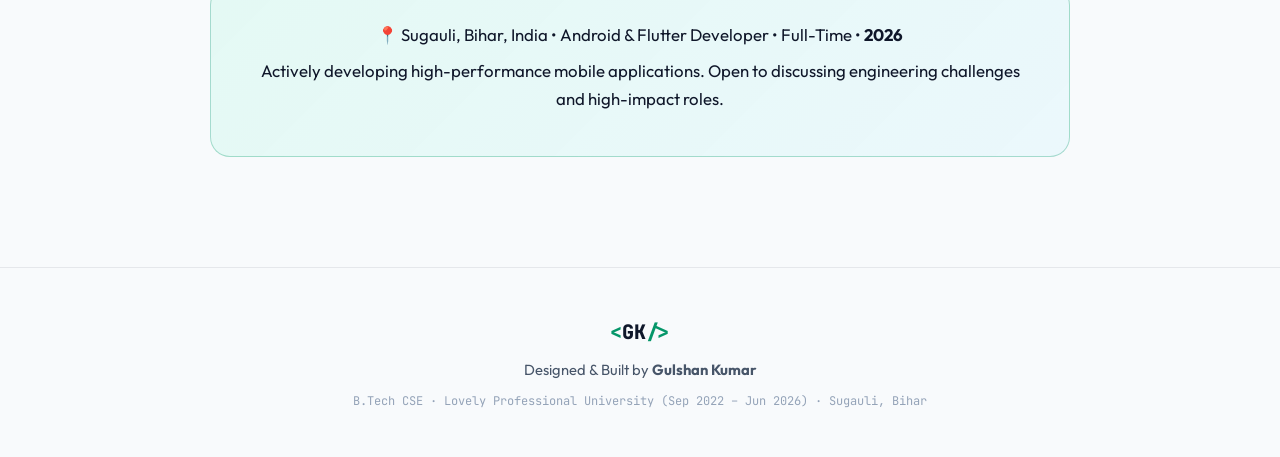
==== commit 7395ee04: "Fix Tic Tac Toe grid layout bug, remove duplicate LMS card, and add responsive filter layout" ====
--- a/index.html
+++ b/index.html
@@ -629,43 +629,7 @@
           </div>
         </div>
 
-        <!-- LMS App -->
-        <div class="project-card filter-item professional" id="project-lms">
-          <div class="project-card-inner">
-            <div class="project-header">
-              <div class="project-icon learning-icon">
-                <svg viewBox="0 0 24 24" fill="currentColor" width="32" height="32"><path d="M12 3L1 9l4 2.18v6L12 21l7-3.82v-6l2-1.09V17h2V9L12 3m6.82 6L12 12.72 5.18 9 12 5.28 18.82 9M17 15.99l-5 2.73-5-2.73v-3.72L12 15l5-2.73v3.72z"/></svg>
-              </div>
-              <div class="project-meta">
-                <div class="project-badges">
-                  <span class="project-type flutter-badge">Flutter · Dart</span>
-                  <span class="project-type prod-badge">✅ Production</span>
-                  <span class="project-type private-badge">🔒 Private</span>
-                </div>
-                <span class="project-date">Jul 2026 – Aug 2026</span>
-              </div>
-            </div>
-            <h3 class="project-title">LMS App <span class="title-sub">— Learning Management System</span></h3>
-            <p class="project-desc">A <strong>Flutter-based Learning Management System</strong> app designed to deliver structured educational content to students. Features include course browsing, video lessons, progress tracking, quizzes, and a gamified learning experience. I handled complete app frontend development with a focus on smooth UI/UX and performance.</p>
-            <div class="project-features">
-              <div class="feature-item">📹 Video Lessons</div>
-              <div class="feature-item">📊 Progress Tracking</div>
-              <div class="feature-item">🎮 Gamified Learning</div>
-              <div class="feature-item">📝 Quizzes &amp; Assessments</div>
-              <div class="feature-item">🏆 Leaderboard</div>
-              <div class="feature-item">🔐 Secure Login</div>
-            </div>
-            <div class="project-tech">
-              <span class="tech-pill">Flutter</span>
-              <span class="tech-pill">Dart</span>
-              <span class="tech-pill">Firebase</span>
-              <span class="tech-pill">REST API</span>
-              <span class="tech-pill">Gamification</span>
-            </div>
-          </div>
-        </div>
-
-        <!-- Learning System -->
+        <!-- Learning Management System (LMS) -->
         <div class="project-card filter-item academic" id="project-learning">
           <div class="project-card-inner">
             <div class="project-header">
@@ -677,7 +641,7 @@
                 <span class="project-type web-badge">Web</span>
               </div>
             </div>
-            <h3 class="project-title">Learning System</h3>
+            <h3 class="project-title">Learning Management System <span class="title-sub">— LMS Platform</span></h3>
             <p class="project-desc">A comprehensive Learning Management System (LMS) website built during my time at LPU. A centralized hub connecting students, teachers, and administrators to access resources, track progress, and facilitate efficient learning.</p>
             <div class="project-features">
               <div class="feature-item">📚 Course Management</div>
--- a/style.css
+++ b/style.css
@@ -1002,6 +1002,14 @@
   display: grid;
   grid-template-columns: repeat(6, 1fr);
   gap: 1.8rem;
+  width: 100%;
+}
+
+.projects-grid.is-filtered {
+  grid-template-columns: repeat(auto-fit, minmax(350px, 1fr)) !important;
+}
+.projects-grid.is-filtered .project-card {
+  grid-column: auto !important;
 }
 
 /* Flagship Cards - Equal 50/50 desktop split */
@@ -1016,7 +1024,7 @@
 #project-school {
   grid-column: span 2;
 }
-#project-lms {
+#project-tictactoe {
   grid-column: span 2;
 }
 #project-learning {
@@ -1034,6 +1042,7 @@
   flex-direction: column;
   transition: var(--t-normal);
   height: 100%;
+  min-width: 0;
 }
 .project-card:hover {
   transform: translateY(-6px);
@@ -1041,7 +1050,7 @@
   box-shadow: 0 20px 50px rgba(0, 0, 0, 0.6), 0 0 30px var(--primary-subtle);
 }
 
-/* Unique Hover Accents for Flagship Projects */
+/* Unique Hover Accents for Projects */
 #project-zoo:hover {
   border-color: rgba(61, 220, 132, 0.45);
   box-shadow: 0 20px 50px rgba(0, 0, 0, 0.6), 0 0 30px rgba(61, 220, 132, 0.2);
@@ -1054,9 +1063,24 @@
   border-color: rgba(84, 197, 248, 0.45);
   box-shadow: 0 20px 50px rgba(0, 0, 0, 0.6), 0 0 30px rgba(84, 197, 248, 0.2);
 }
-#project-lms:hover {
+#project-tictactoe:hover {
+  border-color: rgba(251, 191, 36, 0.45);
+  box-shadow: 0 20px 50px rgba(0, 0, 0, 0.6), 0 0 30px rgba(251, 191, 36, 0.2);
+}
+#project-learning:hover {
   border-color: rgba(139, 92, 246, 0.45);
   box-shadow: 0 20px 50px rgba(0, 0, 0, 0.6), 0 0 30px rgba(139, 92, 246, 0.2);
+}
+
+.game-icon {
+  background: rgba(251, 191, 36, 0.12);
+  color: #fbbf24;
+}
+
+.ai-badge {
+  background: rgba(139, 92, 246, 0.15);
+  color: #c084fc;
+  border: 1px solid rgba(139, 92, 246, 0.3);
 }
 
 .project-card-inner {
@@ -3027,7 +3051,7 @@
   #project-school {
     grid-column: span 1;
   }
-  #project-lms {
+  #project-tictactoe {
     grid-column: span 1;
   }
   #project-learning {
@@ -3080,7 +3104,7 @@
     grid-template-columns: 1fr;
     gap: 1.2rem;
   }
-  #project-zoo, #project-leaddialer, #project-school, #project-lms, #project-learning {
+  #project-zoo, #project-leaddialer, #project-school, #project-tictactoe, #project-learning {
     grid-column: span 1;
   }
   .project-features {
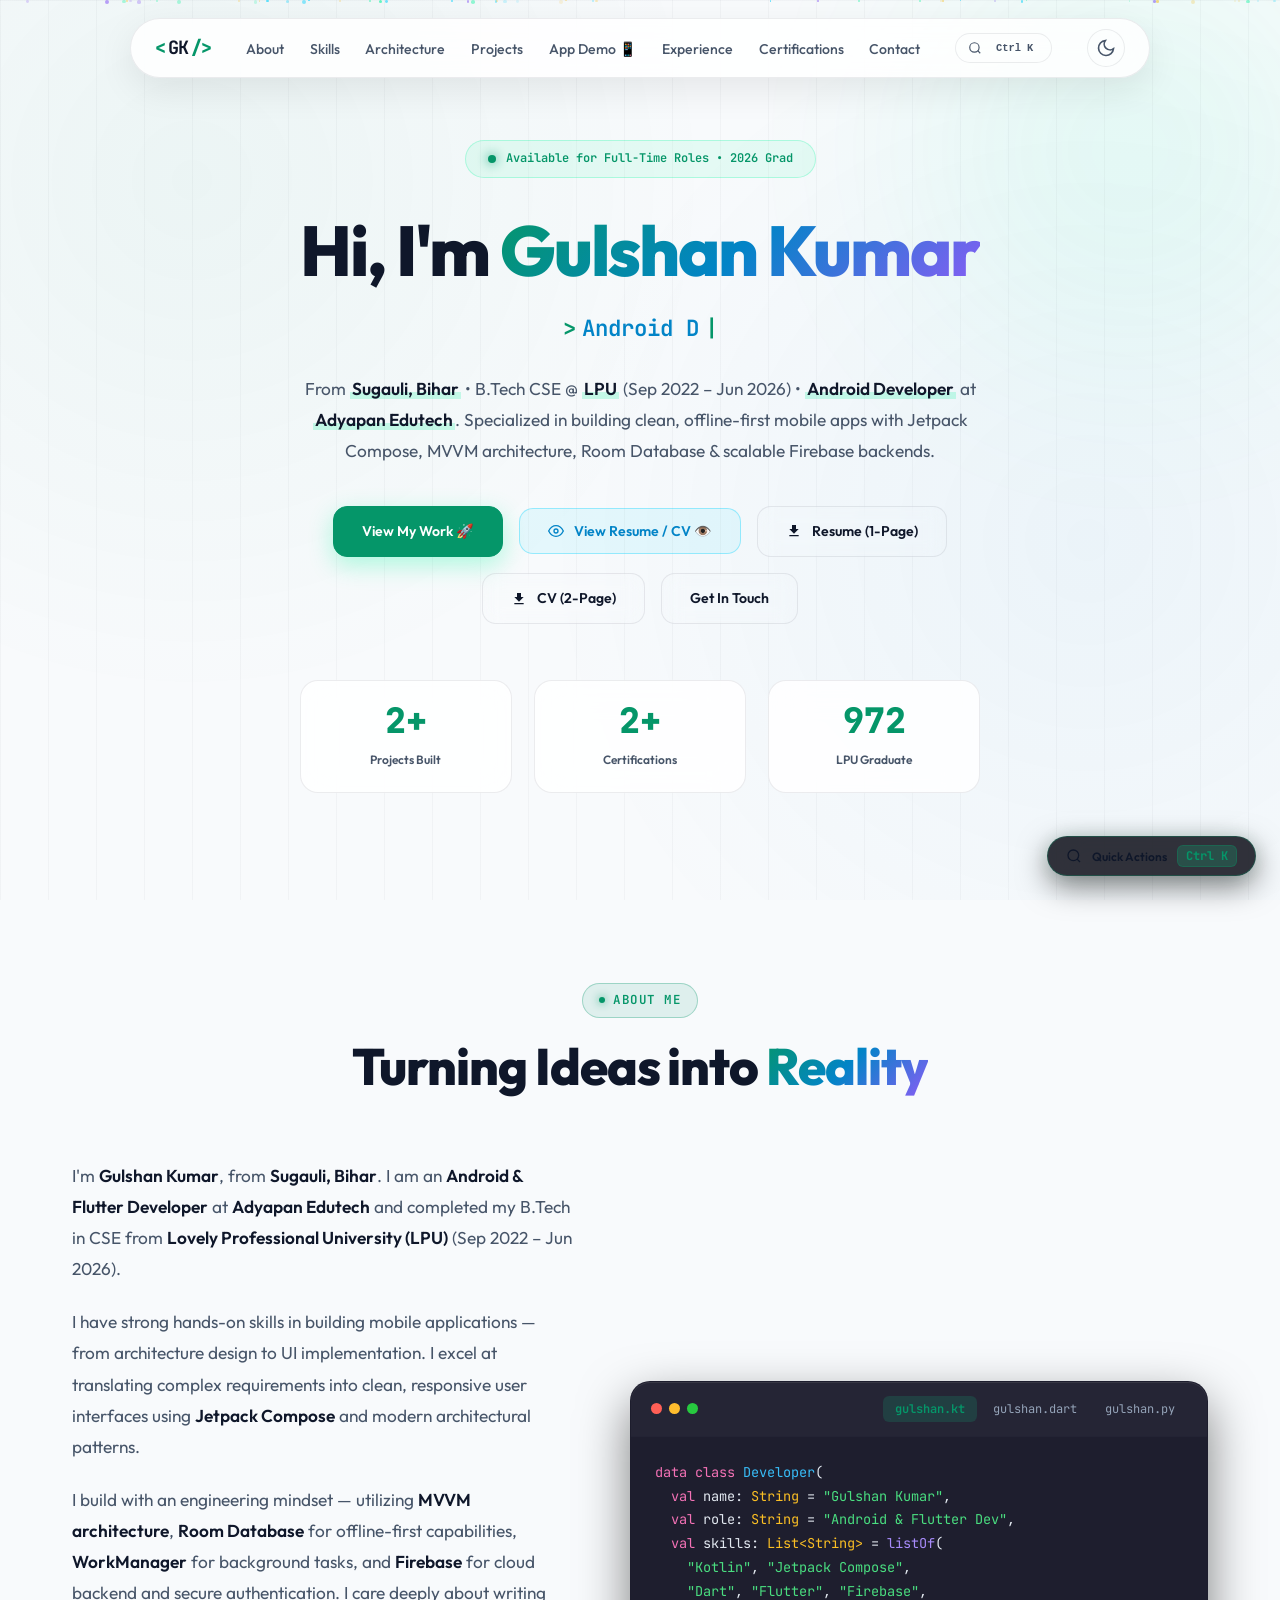
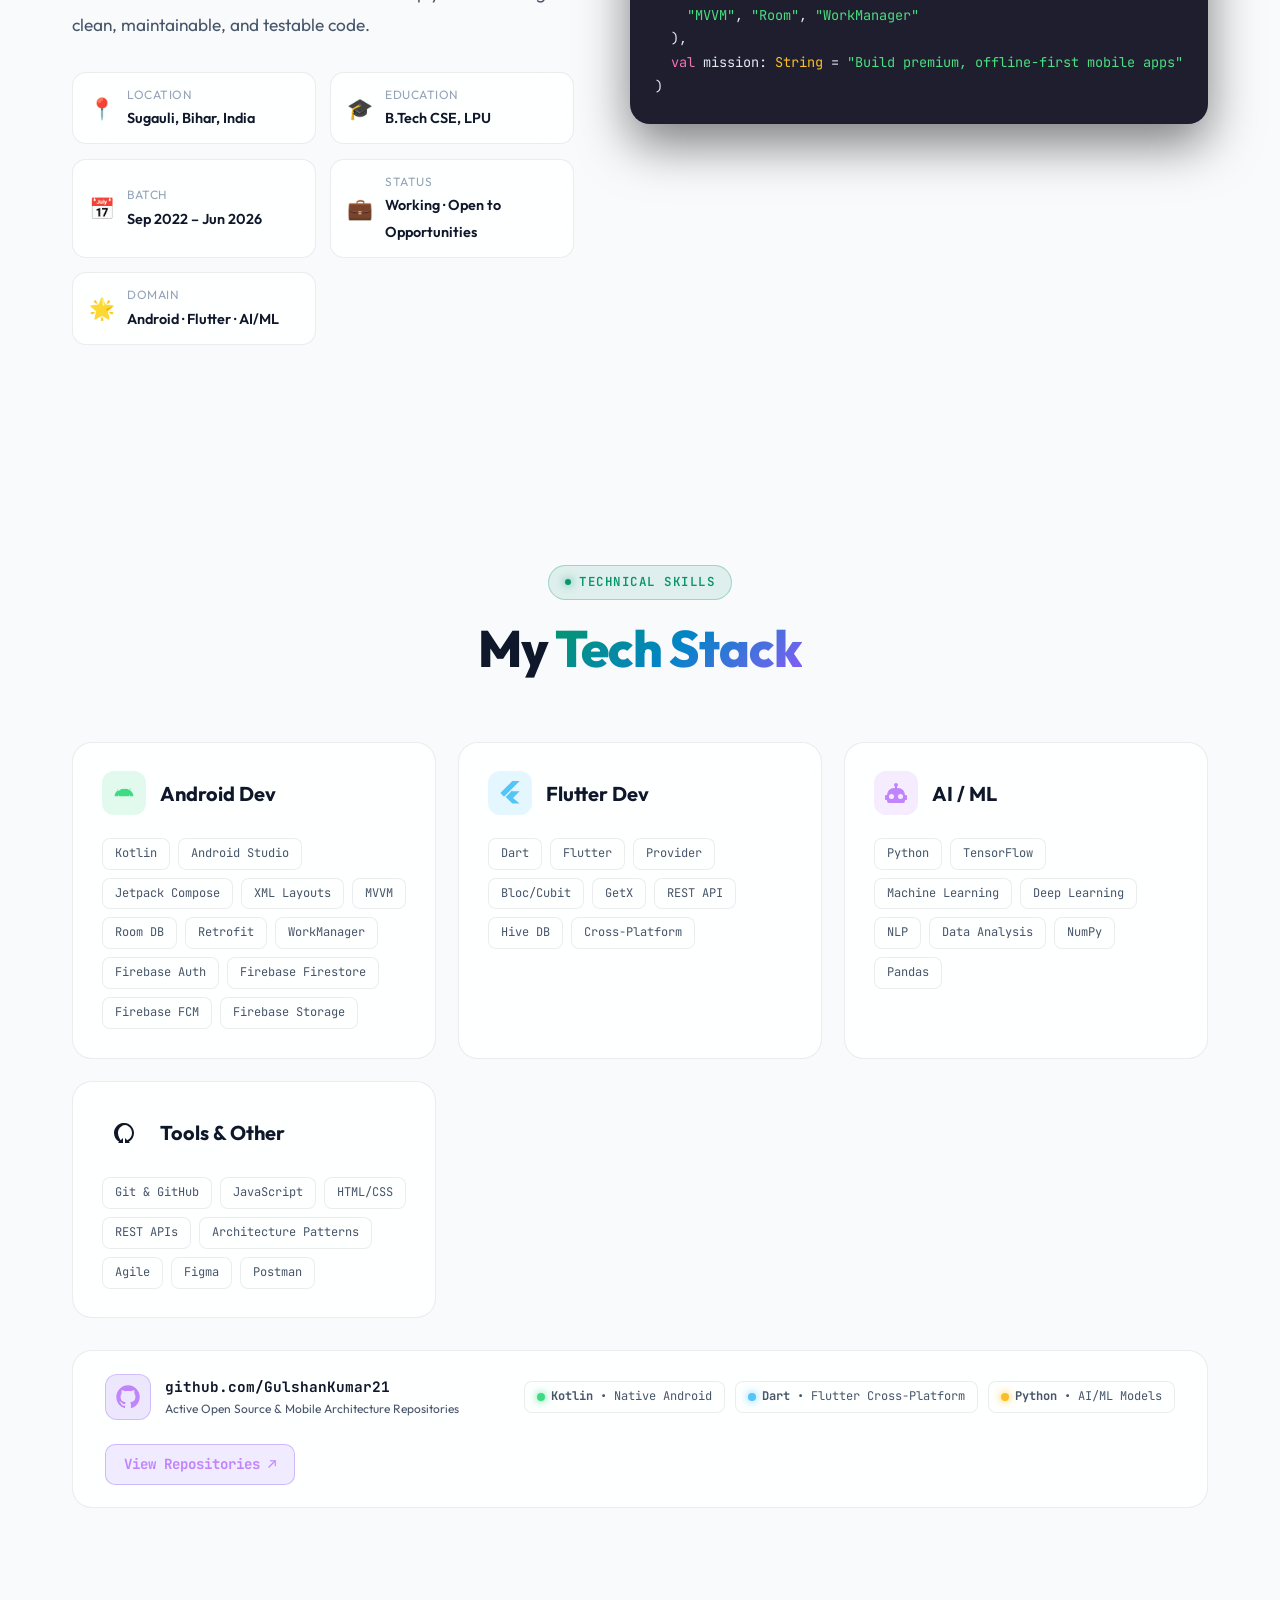
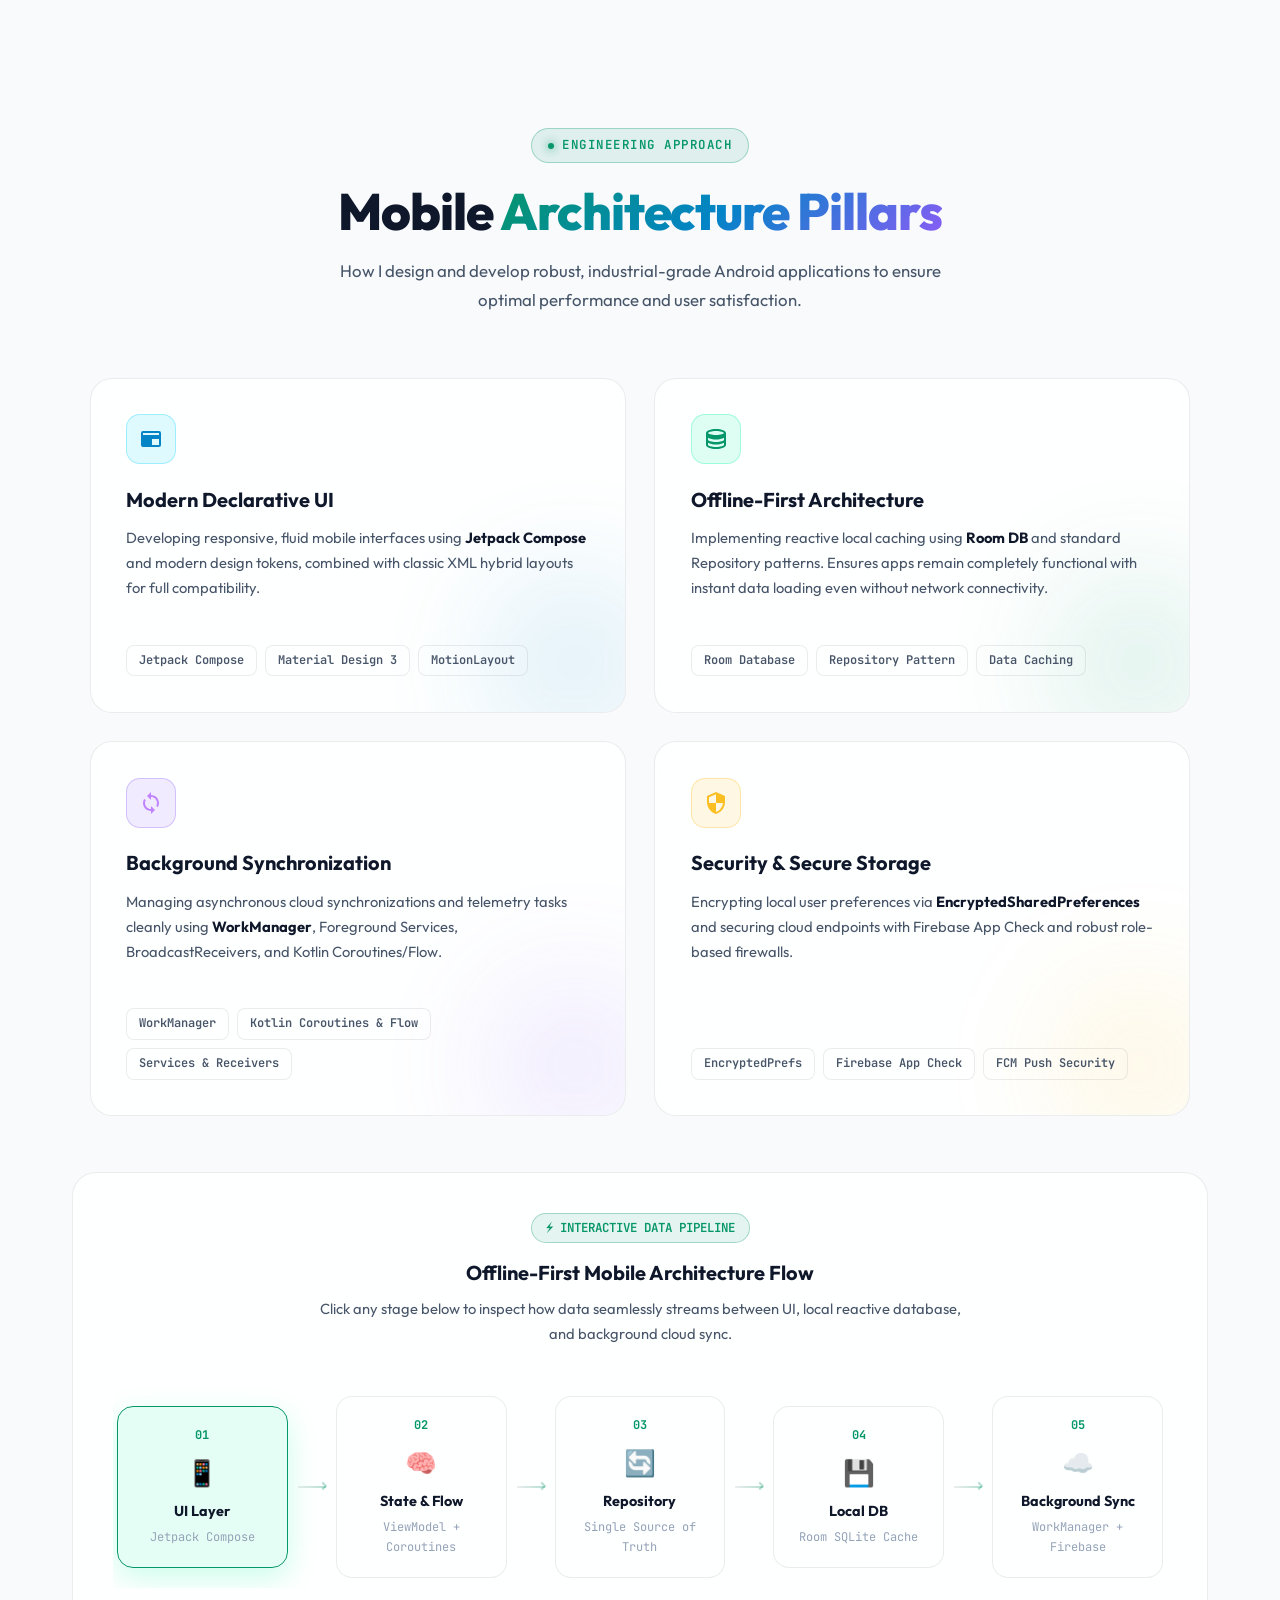
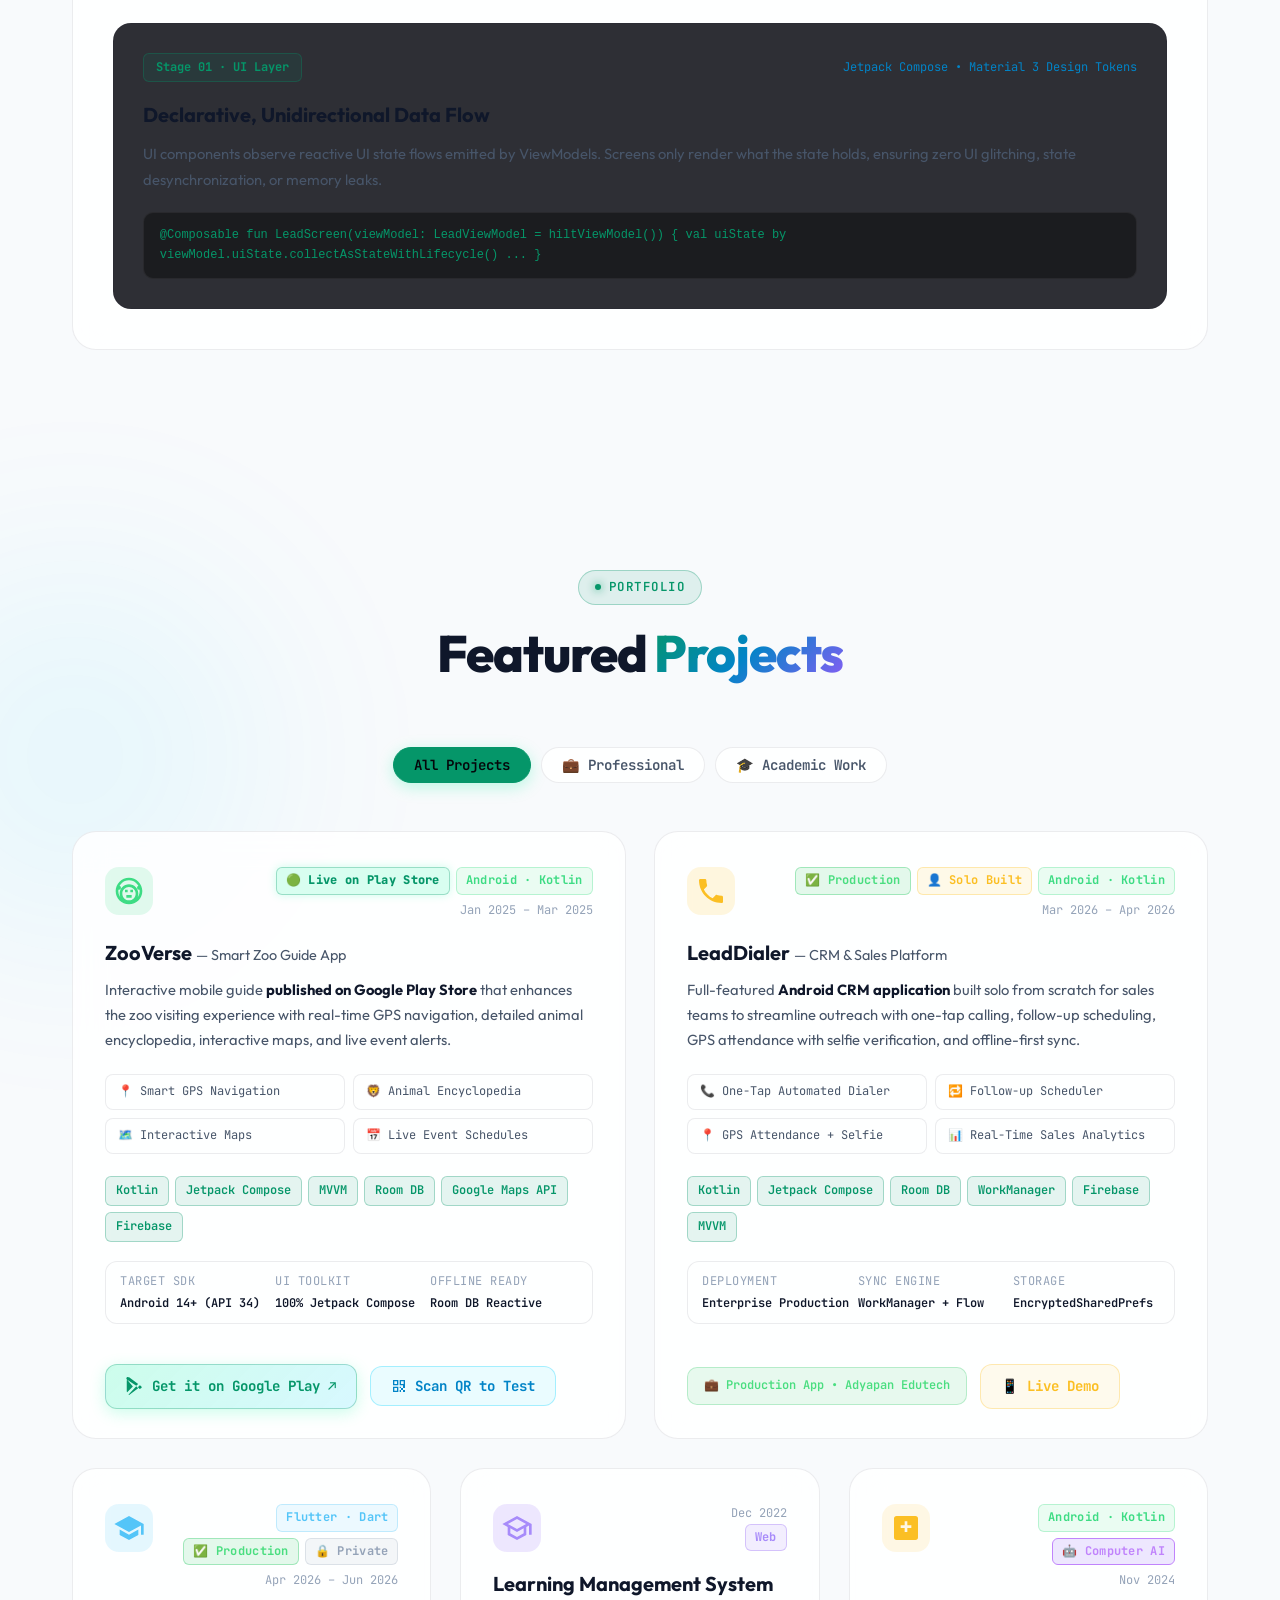
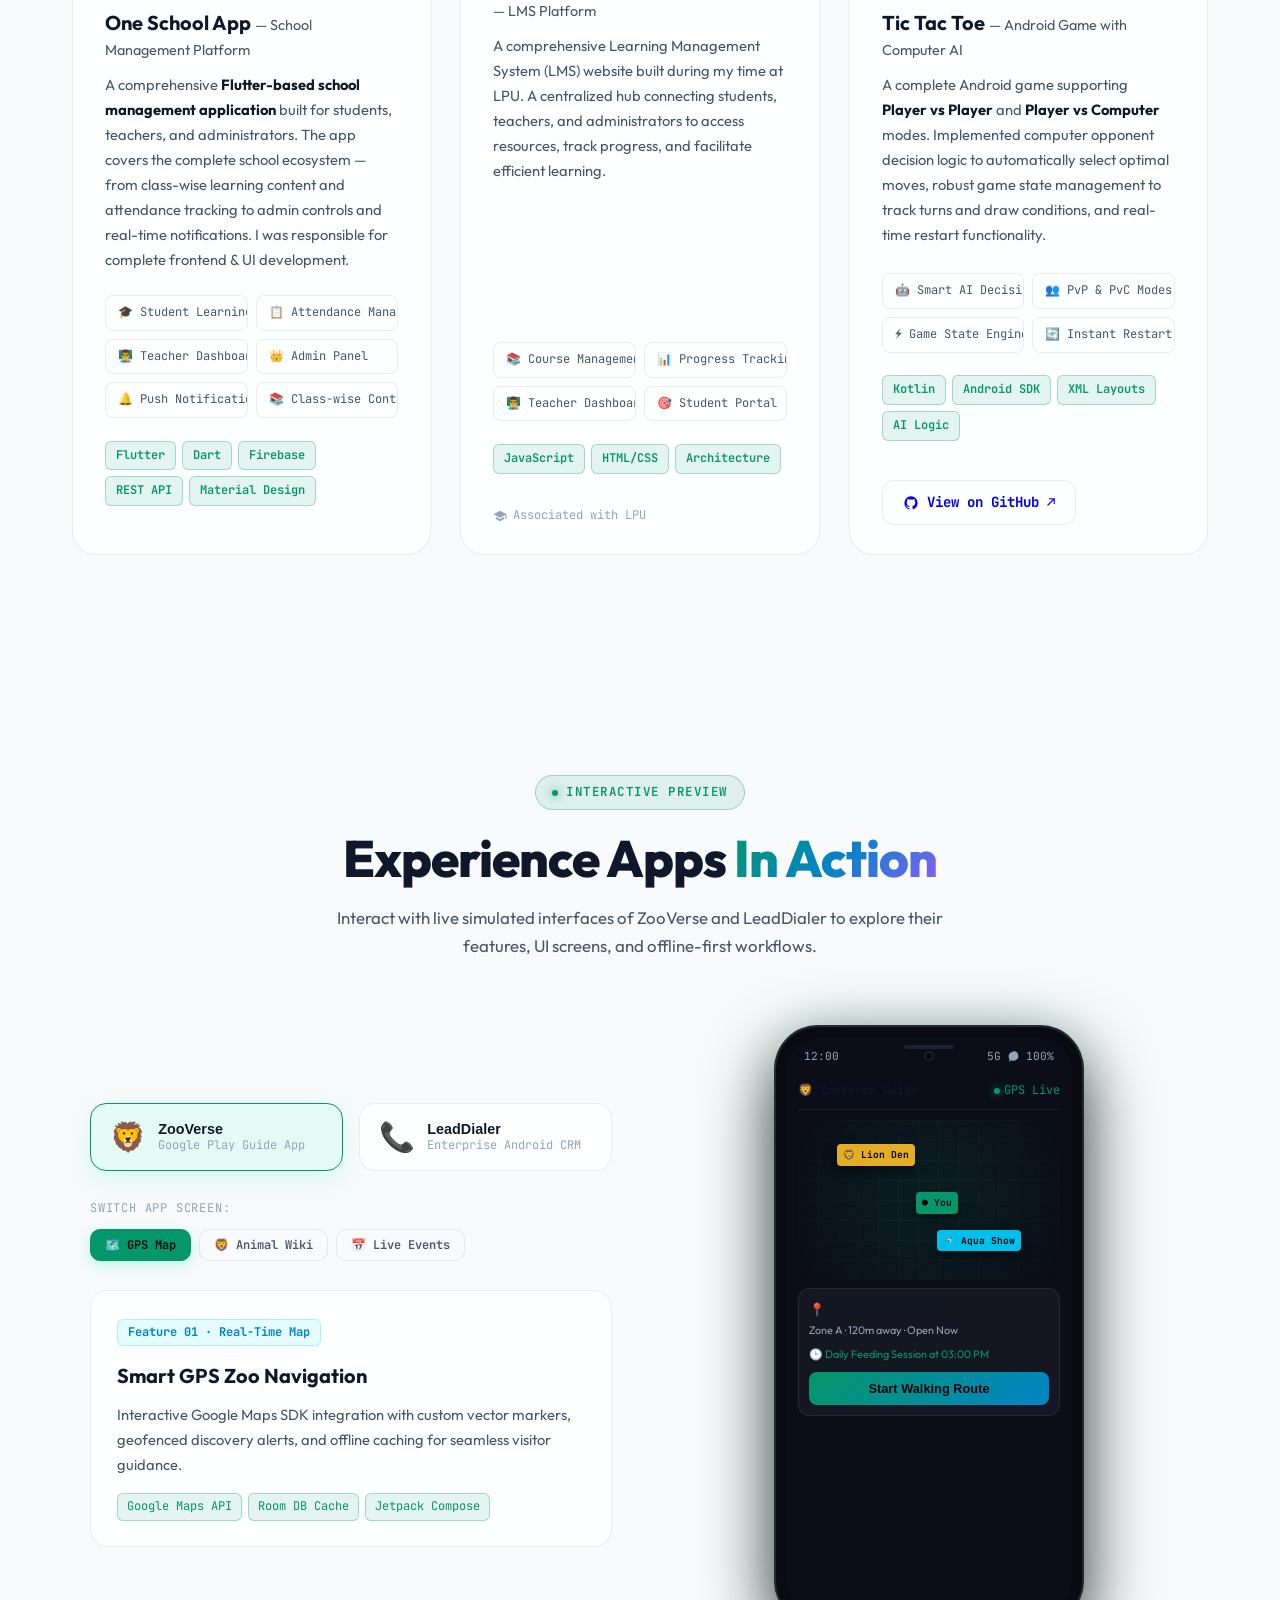
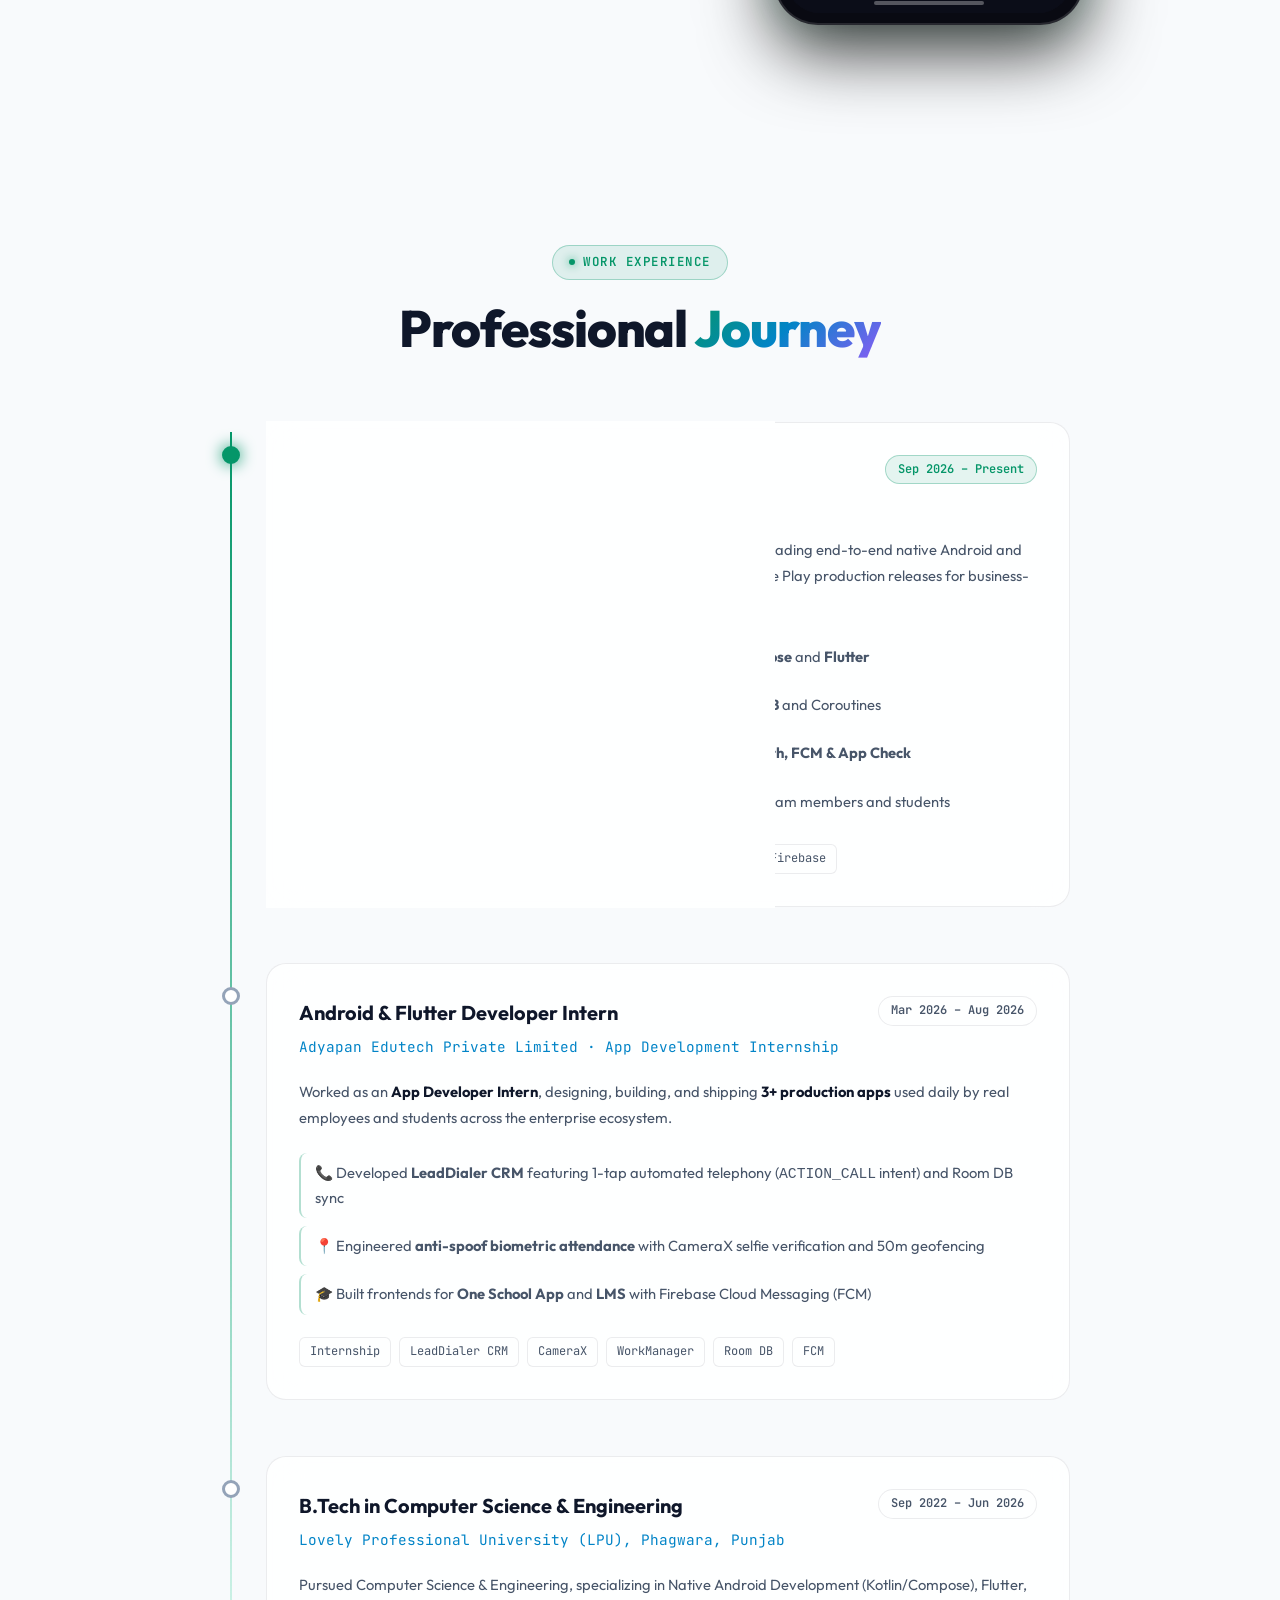
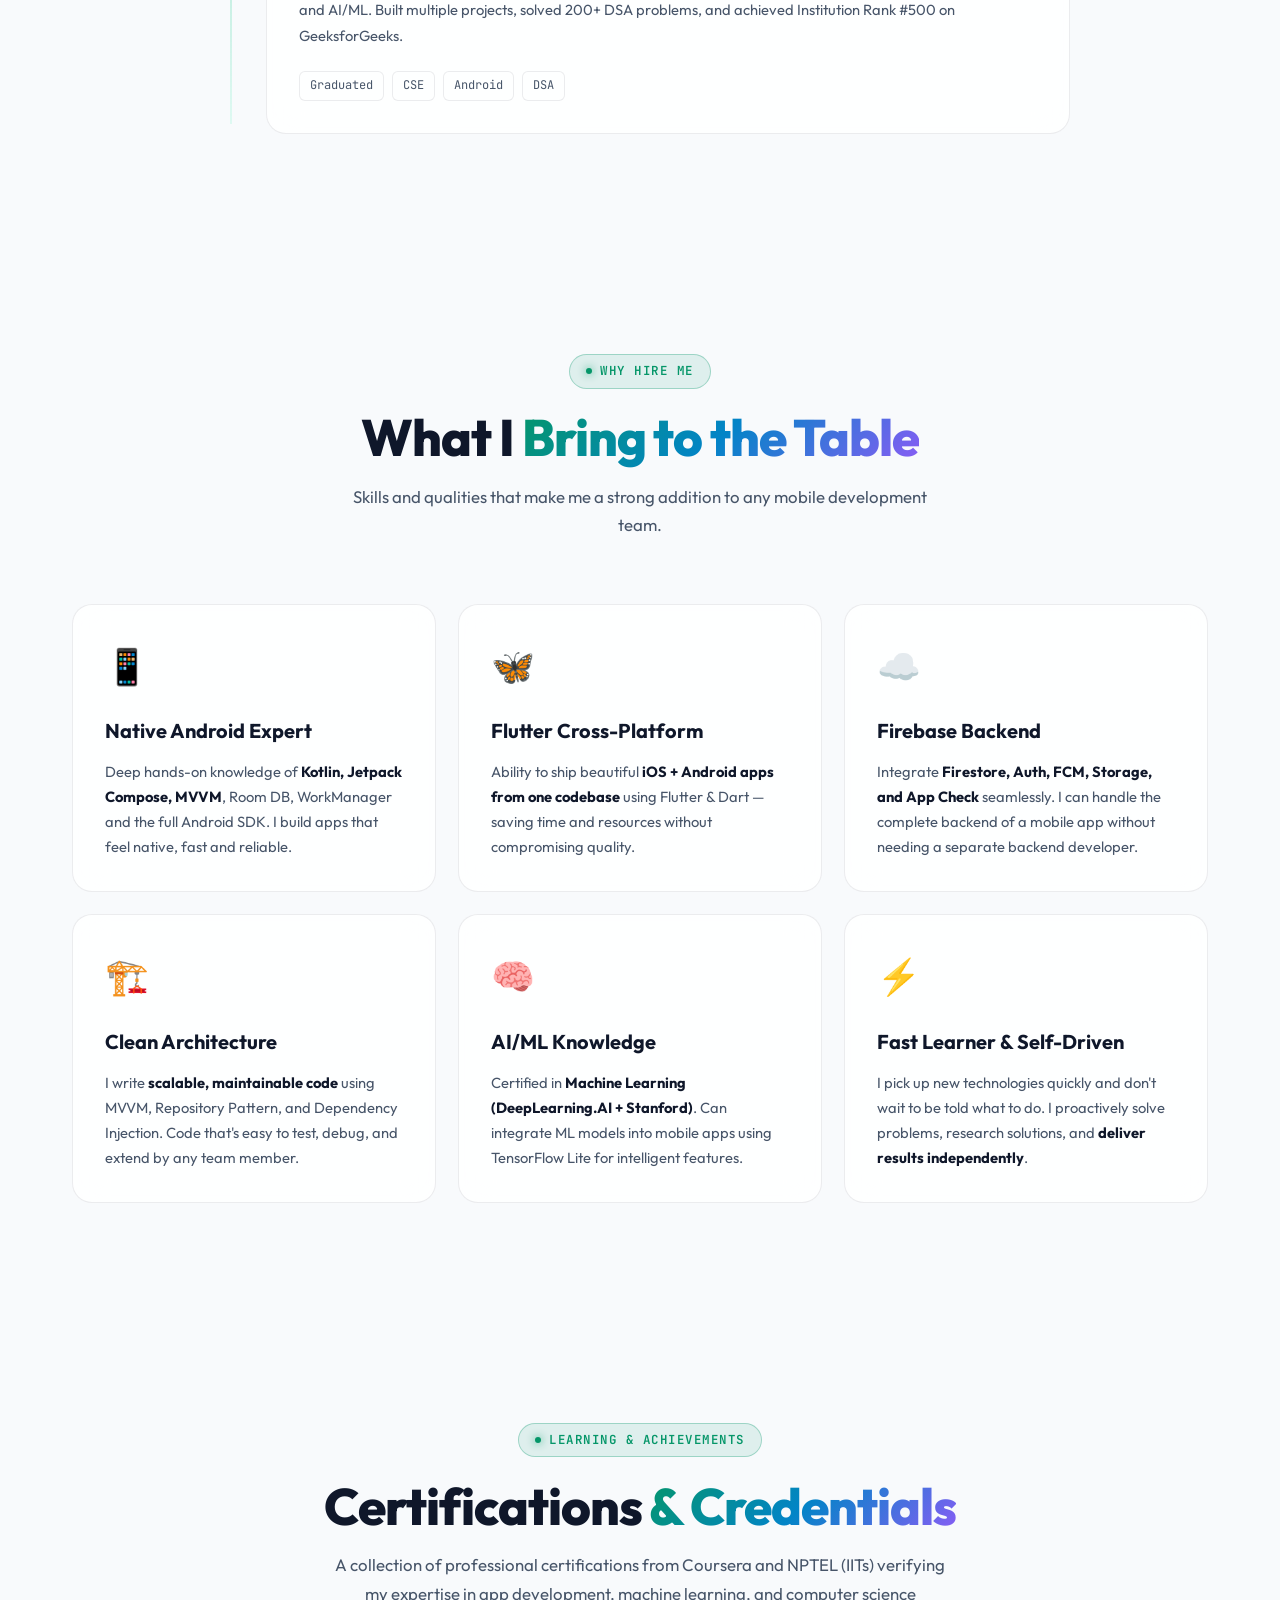
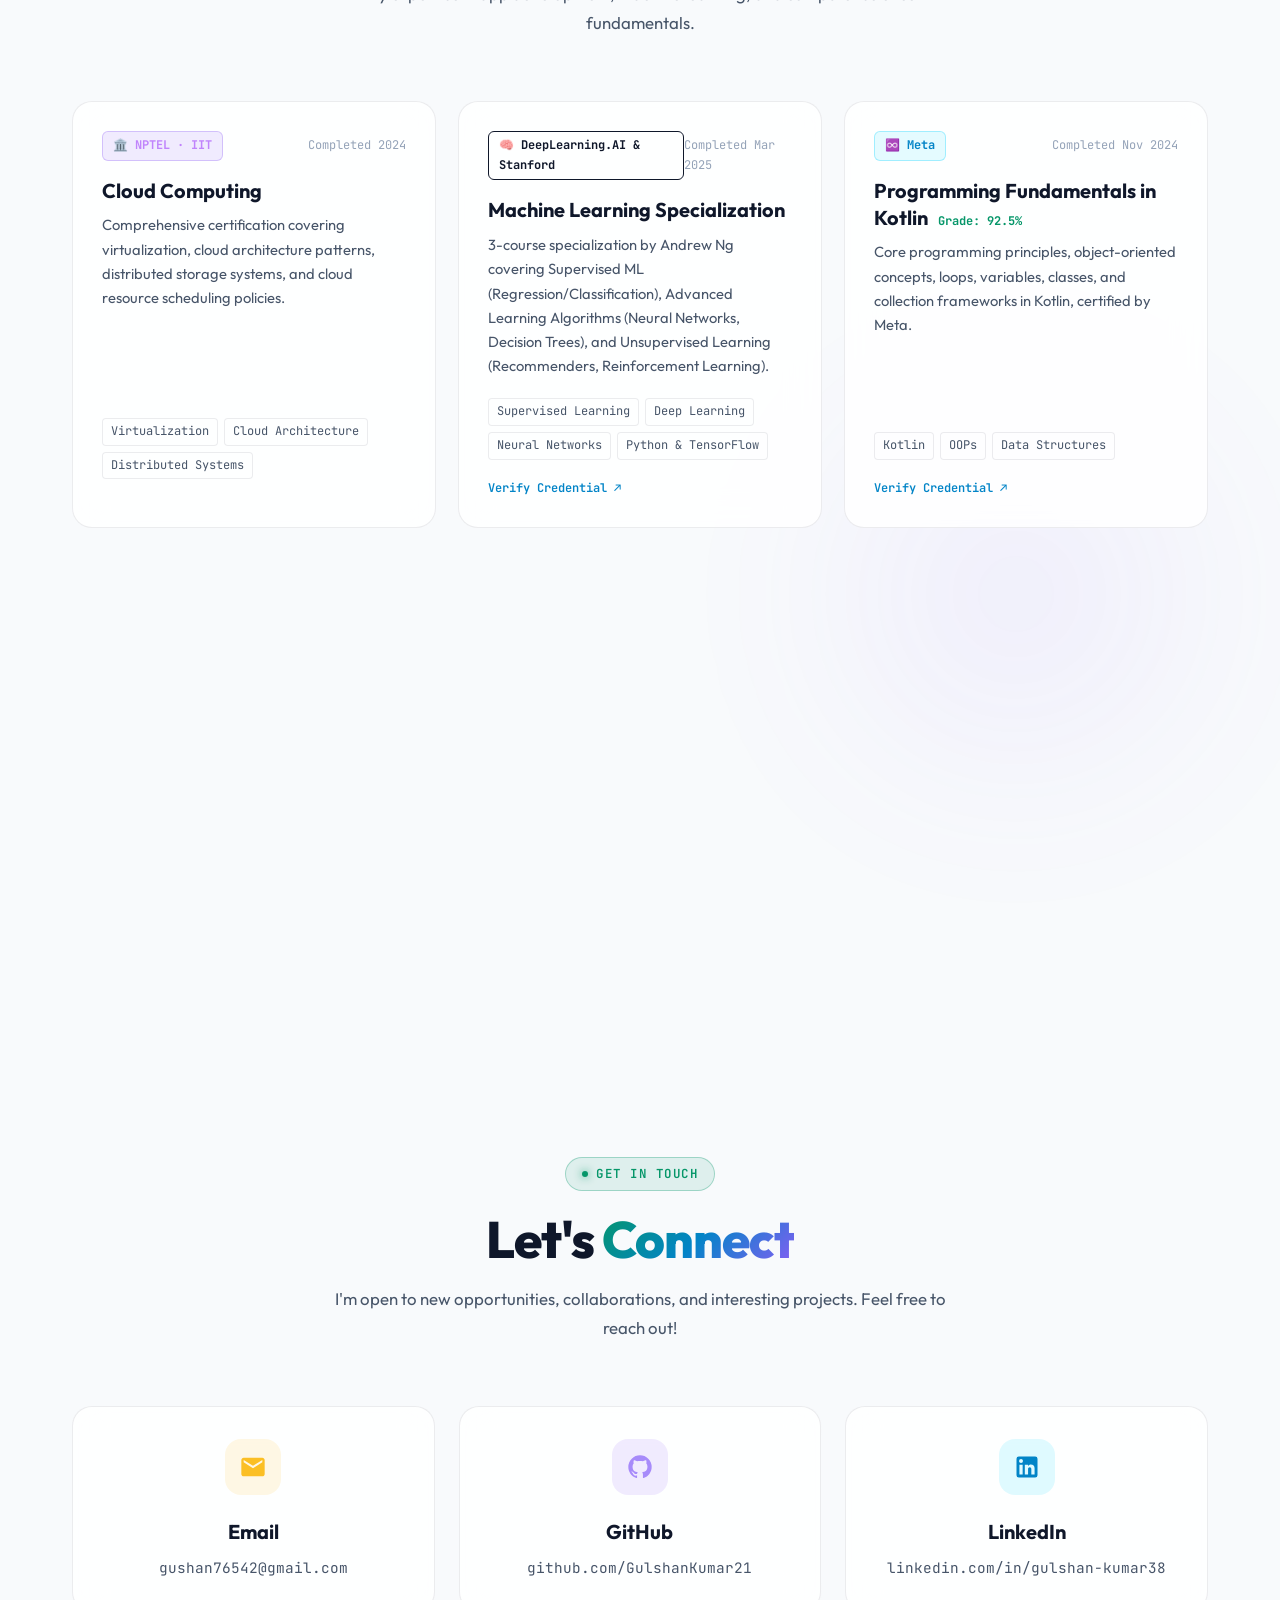
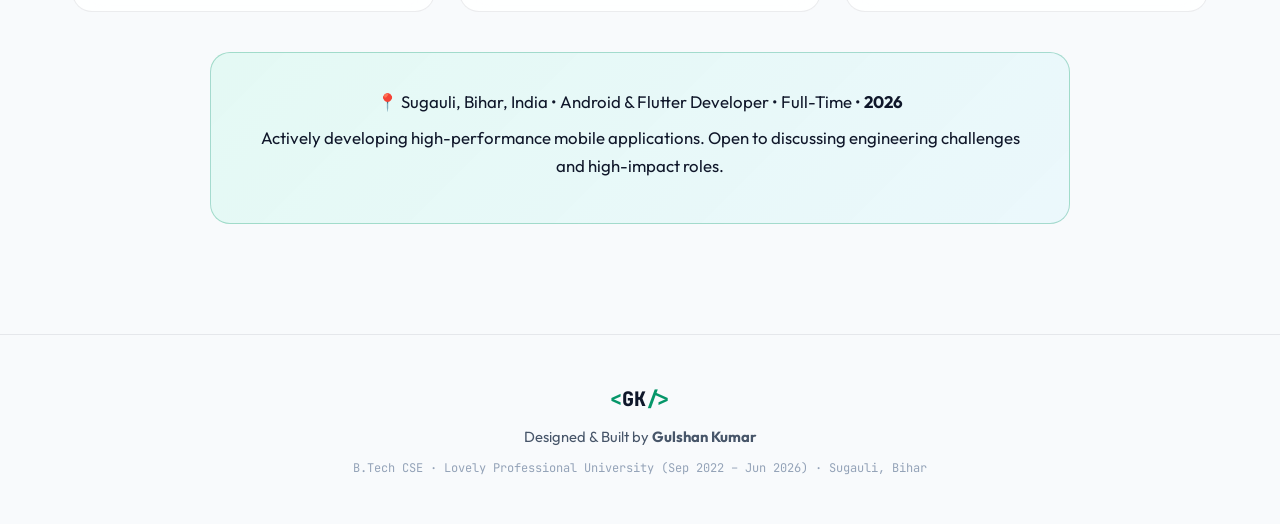
==== commit c21da153: "feat: Add comprehensive 2-page Curriculum Vitae (CV) alongside 1-page ATS Resume" ====
--- a/index.html
+++ b/index.html
@@ -72,17 +72,21 @@
         <span class="cursor">|</span>
       </div>
       <p class="hero-desc" id="hero-desc">
-        From <span class="highlight">Sugauli, Bihar</span> &bull; B.Tech CSE @ <span class="highlight">LPU</span> (Sep 2022 – Jun 2026) &bull; <span class="highlight">Android &amp; Flutter Developer</span> at <span class="highlight">Adyapan Edutech</span>. Specialized in building clean, offline-first mobile apps with Jetpack Compose, MVVM architecture, Room Database &amp; scalable Firebase backends.
+        From <span class="highlight">Sugauli, Bihar</span> &bull; B.Tech CSE @ <span class="highlight">LPU</span> (Sep 2022 – Jun 2026) &bull; <span class="highlight">Android Developer</span> at <span class="highlight">Adyapan Edutech</span>. Specialized in building clean, offline-first mobile apps with Jetpack Compose, MVVM architecture, Room Database &amp; scalable Firebase backends.
       </p>
       <div class="hero-buttons" id="hero-buttons">
         <a href="#projects" class="btn btn-primary" id="btn-projects">View My Work 🚀</a>
-        <button type="button" class="btn btn-resume" id="btn-resume-preview" title="Quick View Resume">
+        <button type="button" class="btn btn-resume" id="btn-resume-preview" title="Quick View Resume & CV">
           <svg viewBox="0 0 24 24" fill="none" stroke="currentColor" stroke-width="2" width="16" height="16"><path d="M1 12s4-8 11-8 11 8 11 8-4 8-11 8-11-8-11-8z"></path><circle cx="12" cy="12" r="3"></circle></svg>
-          View Resume 👁️
+          View Resume / CV 👁️
         </button>
-        <a href="resume.pdf" download class="btn btn-secondary" id="btn-resume" title="Download ATS Resume PDF">
+        <a href="Gulshan_Kumar_Resume.pdf" download class="btn btn-secondary" id="btn-resume" title="Download ATS 1-Page Resume PDF">
           <svg viewBox="0 0 24 24" fill="currentColor" width="16" height="16"><path d="M19 9h-4V3H9v6H5l7 7 7-7zM5 18v2h14v-2H5z"/></svg>
-          Download PDF
+          Resume (1-Page)
+        </a>
+        <a href="Gulshan_Kumar_CV.pdf" download class="btn btn-secondary" id="btn-cv" title="Download Comprehensive 2-Page CV PDF">
+          <svg viewBox="0 0 24 24" fill="currentColor" width="16" height="16"><path d="M19 9h-4V3H9v6H5l7 7 7-7zM5 18v2h14v-2H5z"/></svg>
+          CV (2-Page)
         </a>
         <a href="#contact" class="btn btn-secondary" id="btn-contact">Get In Touch</a>
       </div>
@@ -1131,28 +1135,47 @@
     </div>
   </div>
 
-  <!-- Resume Preview Modal -->
+  <!-- Resume & CV Preview Modal -->
   <div class="modal-overlay" id="resume-modal" aria-hidden="true">
-    <div class="modal-card resume-modal-card">
+    <div class="modal-card resume-modal-card" style="max-width: 900px; width: 95%;">
       <button class="modal-close" id="close-resume-modal" aria-label="Close modal">&times;</button>
       <div class="resume-modal-topbar">
         <div class="resume-modal-info">
-          <div class="modal-badge">📄 ATS-Compliant 1-Page CV</div>
-          <h3>Gulshan Kumar · Resume</h3>
-          <p>Android &amp; Flutter Developer &bull; Adyapan Edutech (Full-Time &amp; Intern) &bull; Sugauli, Bihar &bull; LPU 2022–2026</p>
-        </div>
-        <div class="resume-modal-actions">
-          <a href="resume.pdf" download class="btn btn-primary btn-sm">
+          <div class="modal-badge">📄 Official Documents</div>
+          <h3>Gulshan Kumar · Resume &amp; CV</h3>
+          <p>Android Developer &bull; Adyapan Edutech (Intern) &bull; Sugauli, Bihar - 845456 &bull; LPU 2022–2026</p>
+        </div>
+        <div class="resume-modal-actions" style="display: flex; gap: 8px; flex-wrap: wrap;">
+          <a href="Gulshan_Kumar_Resume.pdf" download class="btn btn-primary btn-sm" title="Download 1-Page ATS Resume">
             <svg viewBox="0 0 24 24" fill="currentColor" width="15" height="15"><path d="M19 9h-4V3H9v6H5l7 7 7-7zM5 18v2h14v-2H5z"/></svg>
-            Download PDF
+            Download Resume (1-Page)
           </a>
-          <a href="resume.pdf" target="_blank" class="btn btn-secondary btn-sm">
-            Open PDF ↗
+          <a href="Gulshan_Kumar_CV.pdf" download class="btn btn-secondary btn-sm" title="Download 2-Page Full CV">
+            <svg viewBox="0 0 24 24" fill="currentColor" width="15" height="15"><path d="M19 9h-4V3H9v6H5l7 7 7-7zM5 18v2h14v-2H5z"/></svg>
+            Download CV (2-Page)
           </a>
         </div>
       </div>
-      <div class="resume-modal-body">
-        <img src="resume_preview.png" alt="Gulshan Kumar Official ATS Resume Preview" class="resume-sheet-img" />
+
+      <!-- Document Switcher Tabs -->
+      <div style="display: flex; gap: 10px; padding: 12px 24px; background: rgba(15, 23, 42, 0.7); border-bottom: 1px solid var(--border-color, #334155); justify-content: center;">
+        <button type="button" id="tab-show-resume" class="btn btn-sm btn-primary" onclick="window.showDocTab('resume')">
+          📄 1-Page Resume (ATS Optimized)
+        </button>
+        <button type="button" id="tab-show-cv" class="btn btn-sm btn-secondary" onclick="window.showDocTab('cv')">
+          📚 2-Page Curriculum Vitae (CV)
+        </button>
+      </div>
+
+      <div class="resume-modal-body" style="overflow-y: auto; max-height: 72vh; padding: 16px; text-align: center;">
+        <div id="doc-view-resume">
+          <p style="margin-bottom: 10px; font-size: 0.85rem; color: #94a3b8;">Single-page high-impact ATS resume targeted for recruiters and fast screening.</p>
+          <img src="resume_preview.png" alt="Gulshan Kumar 1-Page Resume Preview" class="resume-sheet-img" style="max-width: 100%; border-radius: 6px; box-shadow: 0 4px 20px rgba(0,0,0,0.35);" />
+        </div>
+        <div id="doc-view-cv" style="display: none;">
+          <p style="margin-bottom: 10px; font-size: 0.85rem; color: #94a3b8;">Comprehensive 2-page academic &amp; professional Curriculum Vitae (in-depth projects, coursework &amp; skill matrix).</p>
+          <img src="cv_preview.png" alt="Gulshan Kumar 2-Page CV Preview" class="resume-sheet-img" style="max-width: 100%; border-radius: 6px; box-shadow: 0 4px 20px rgba(0,0,0,0.35);" />
+        </div>
       </div>
     </div>
   </div>
